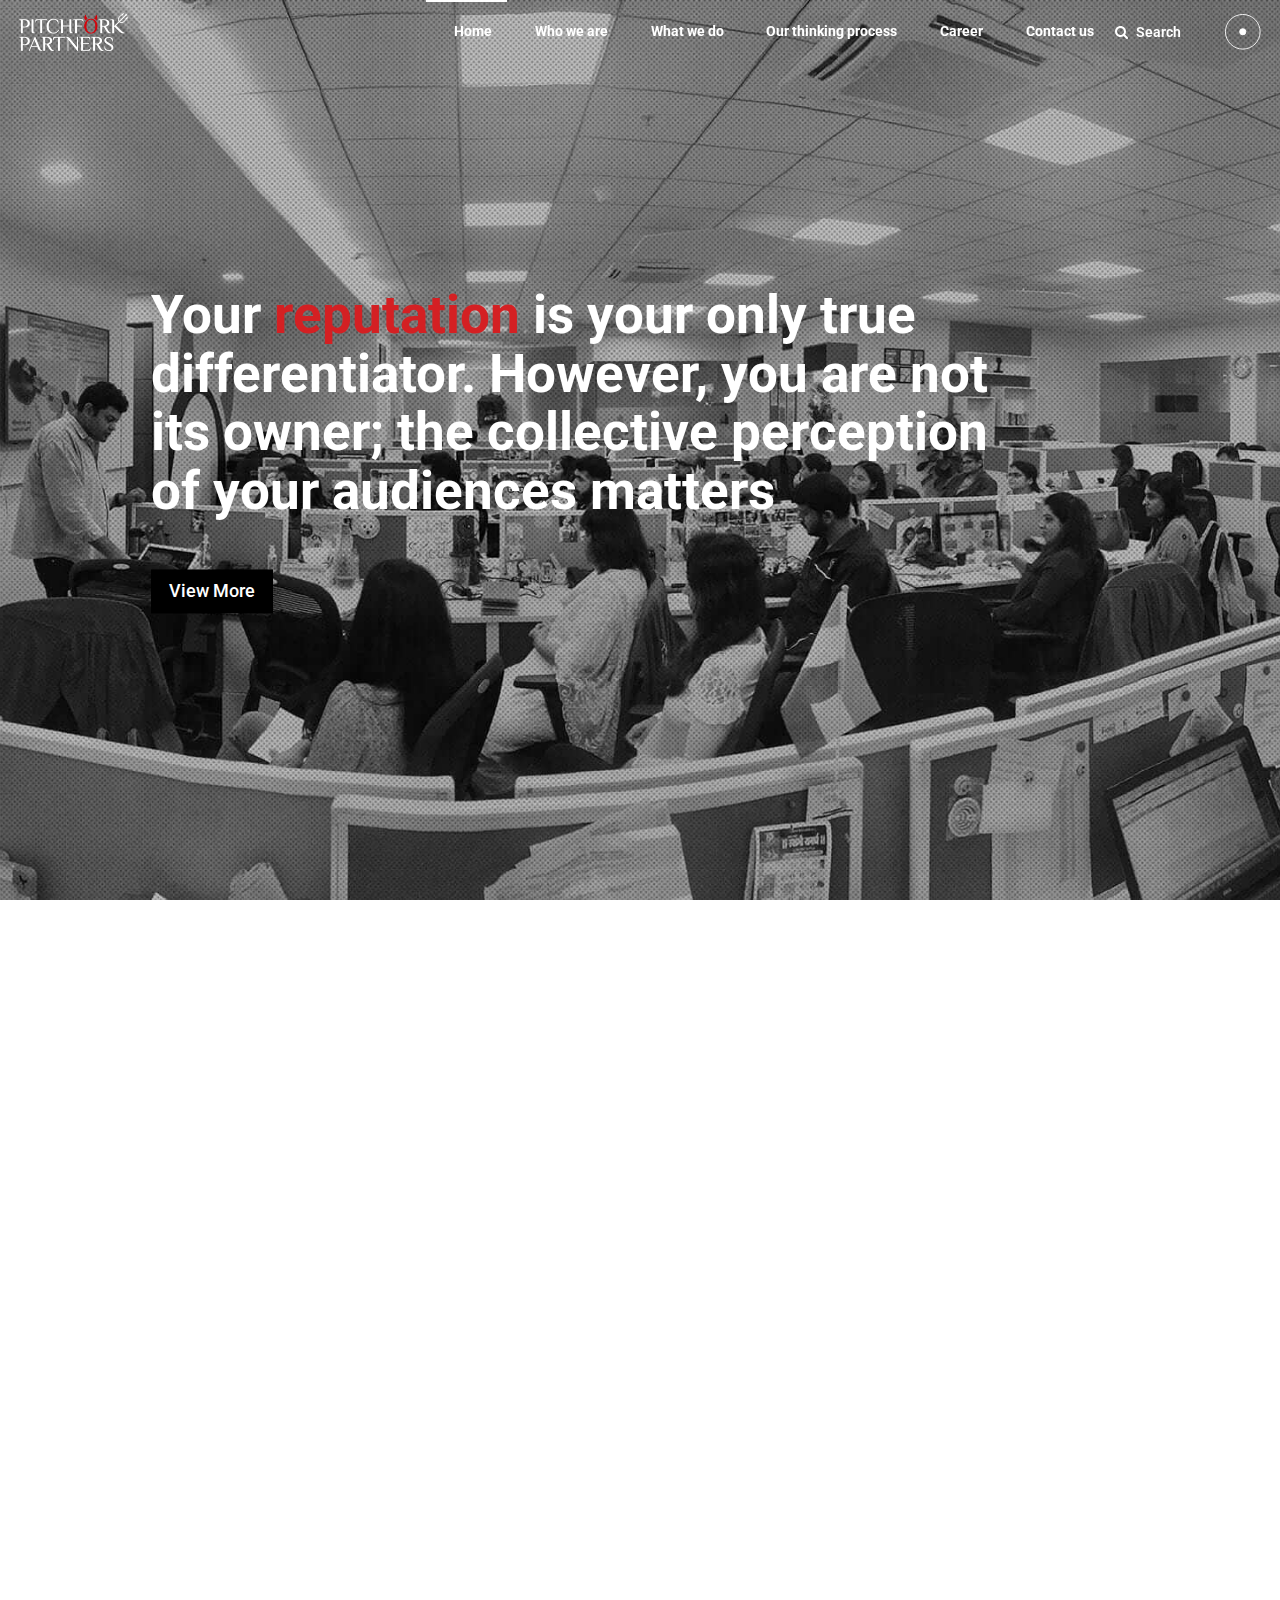
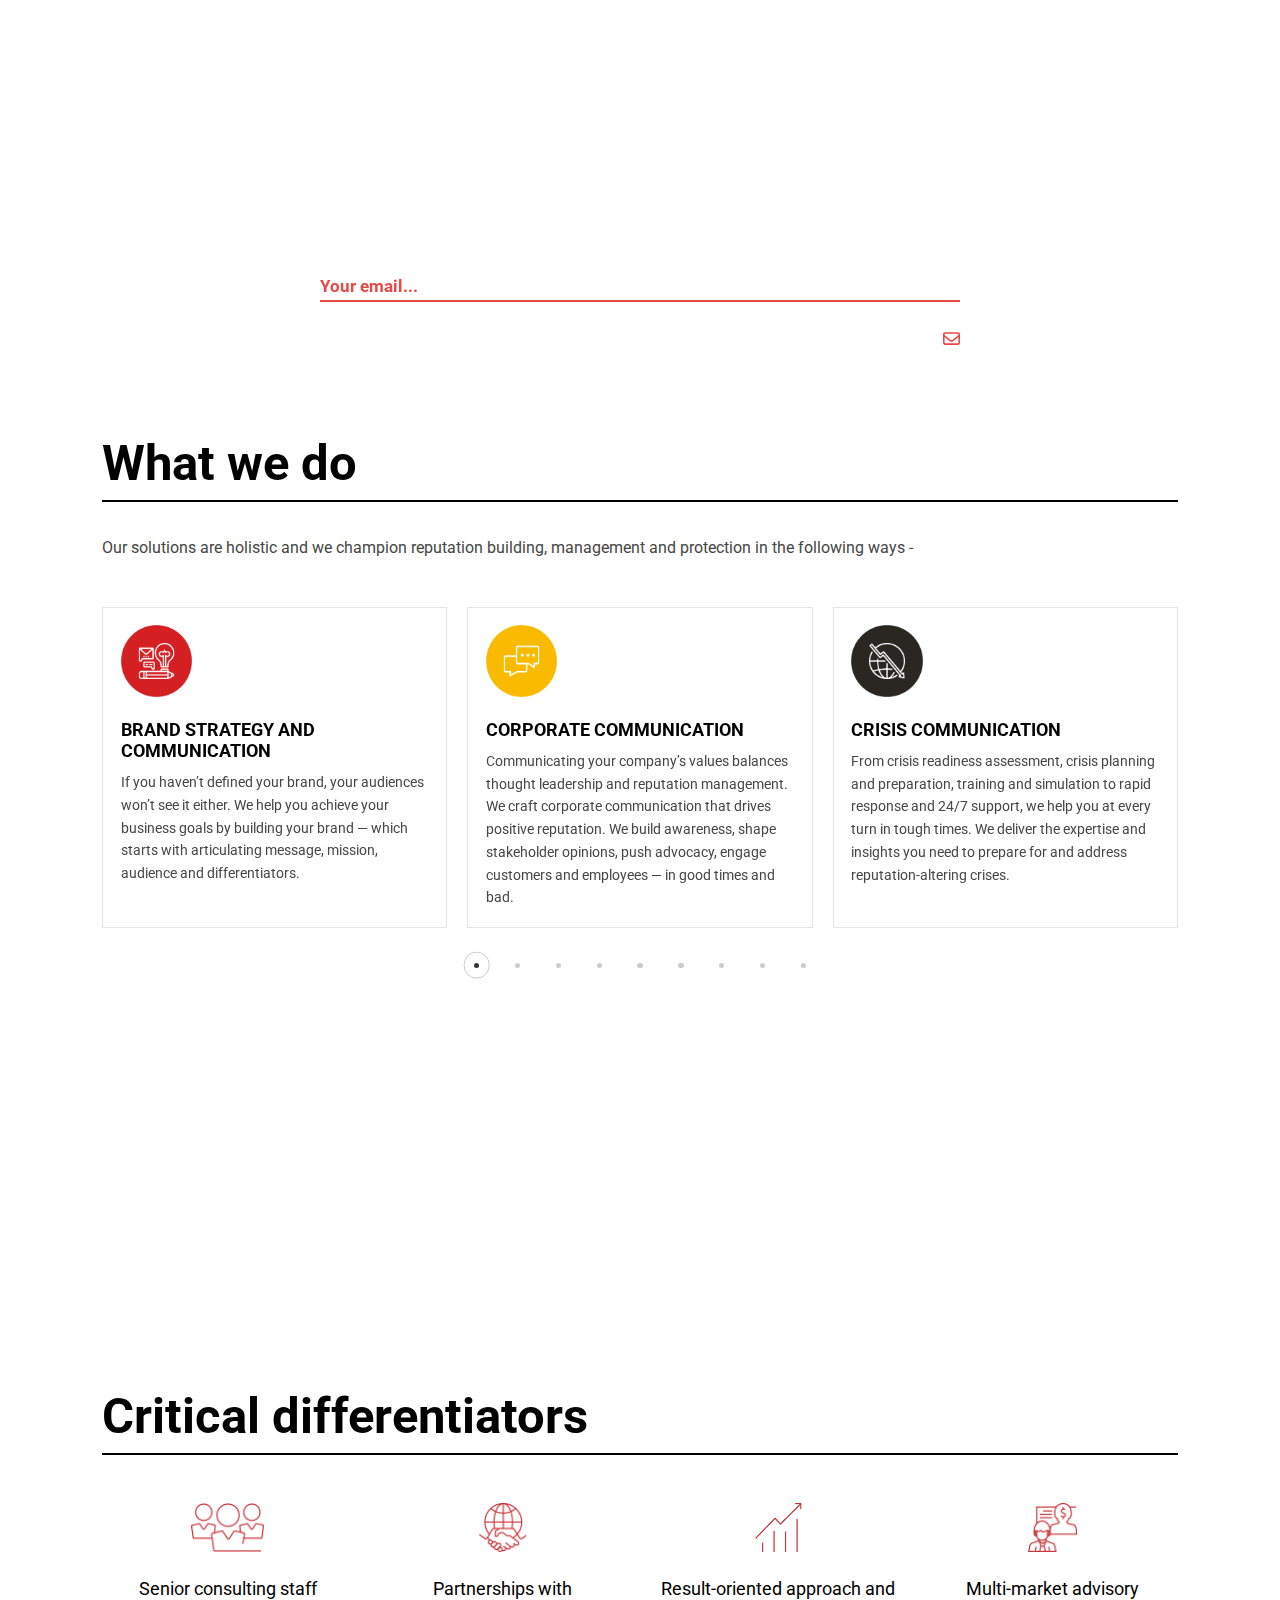
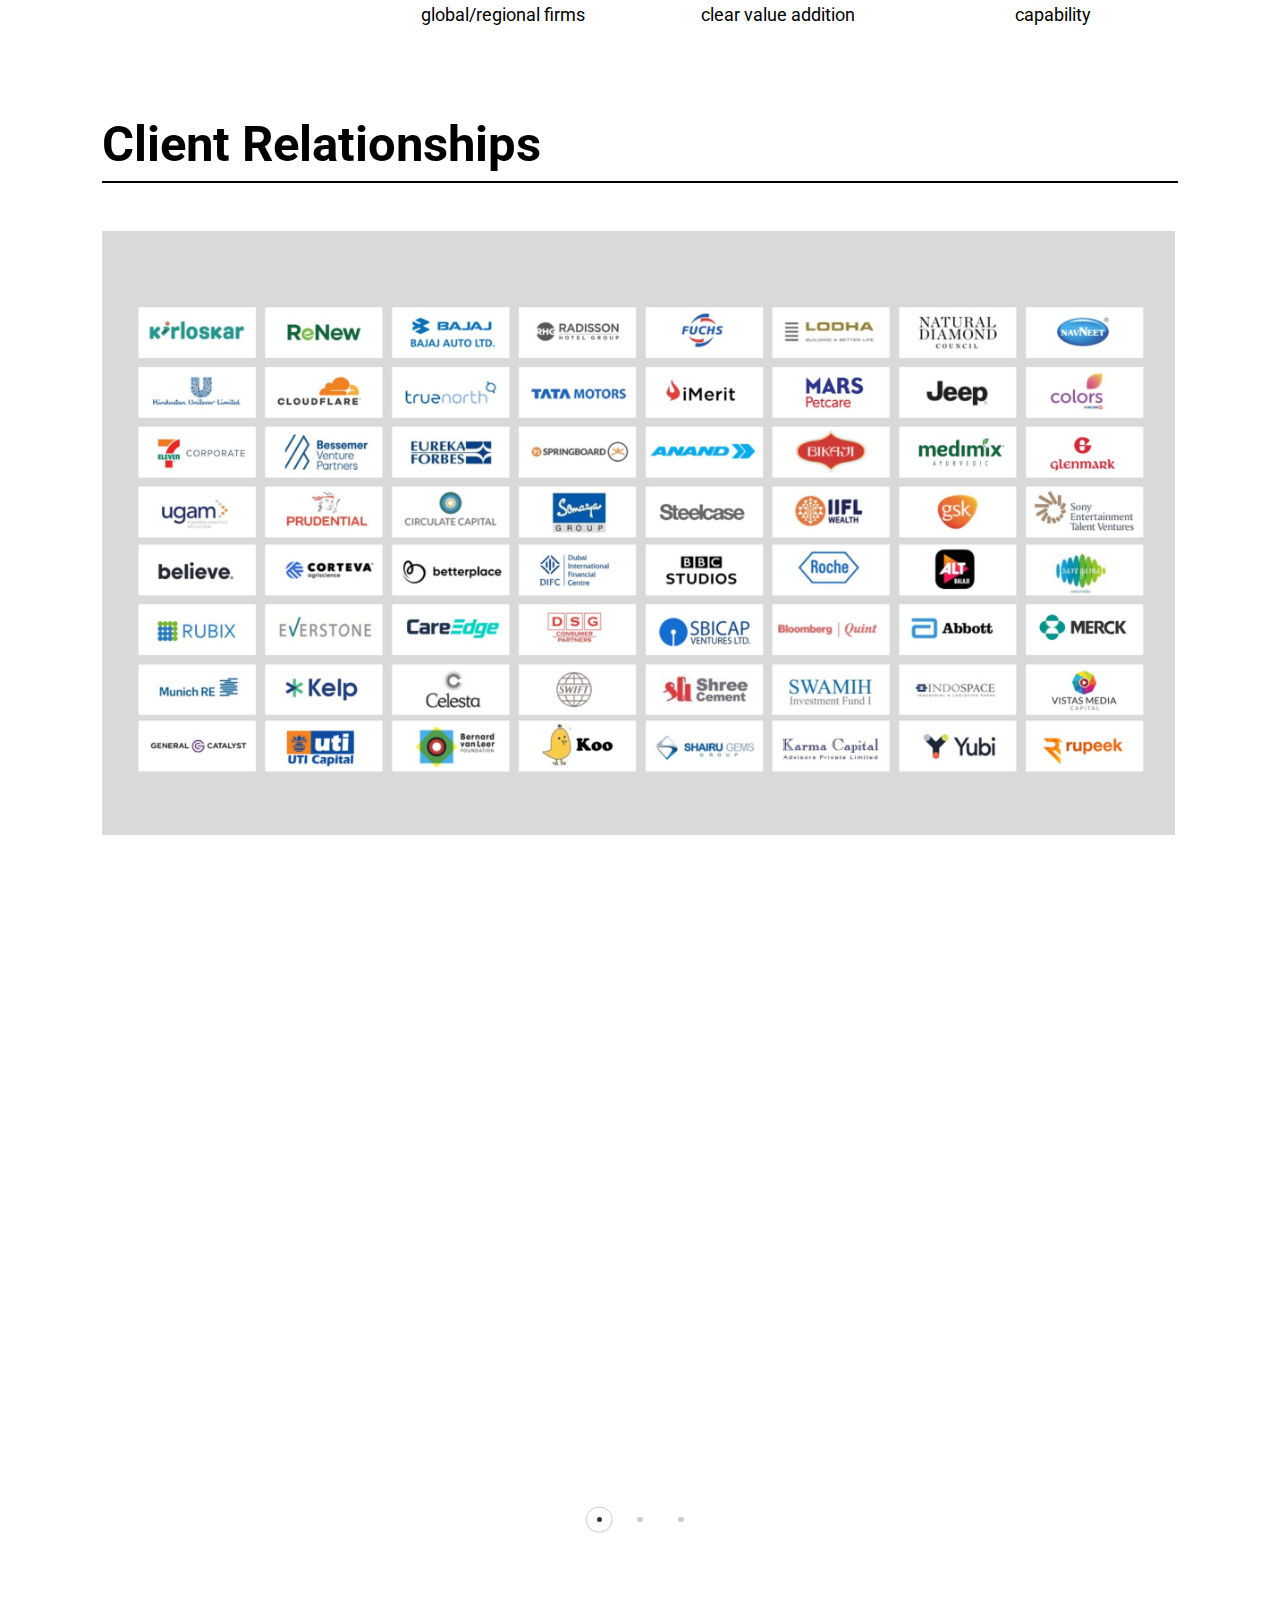
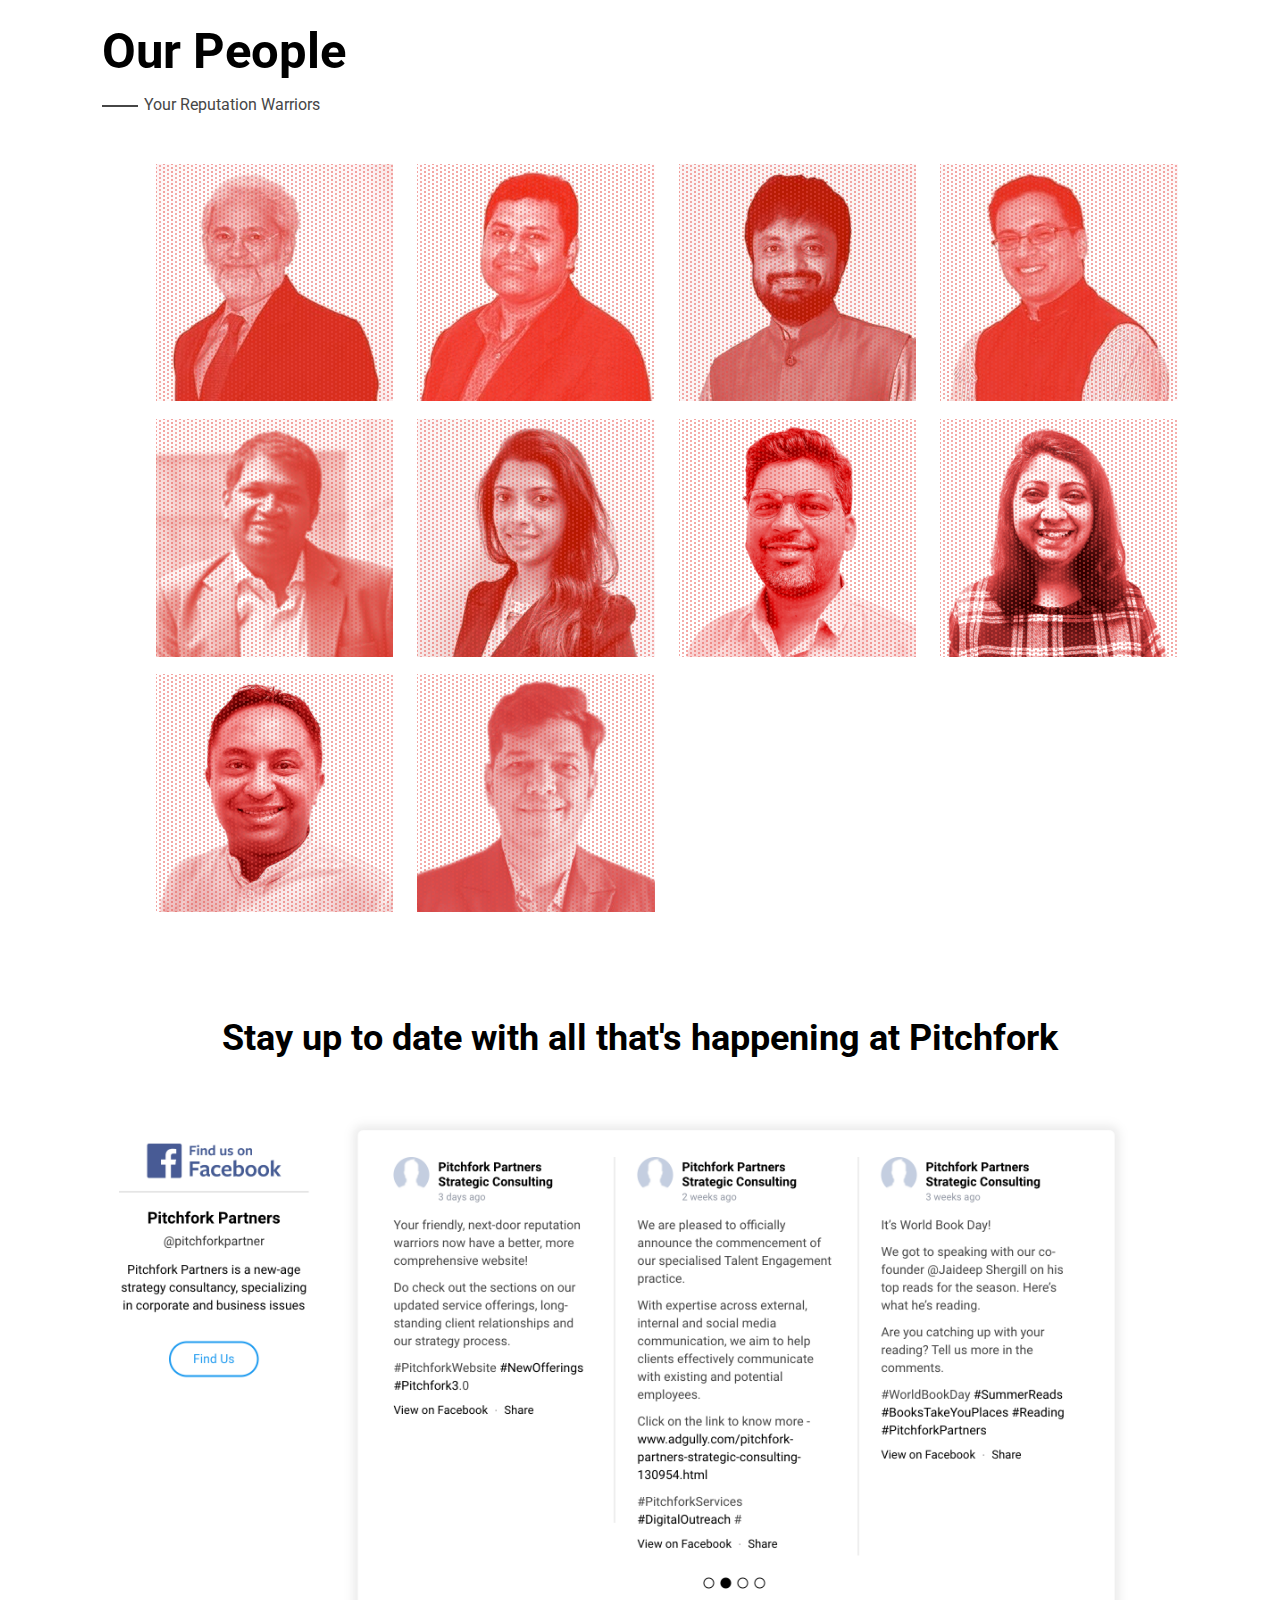
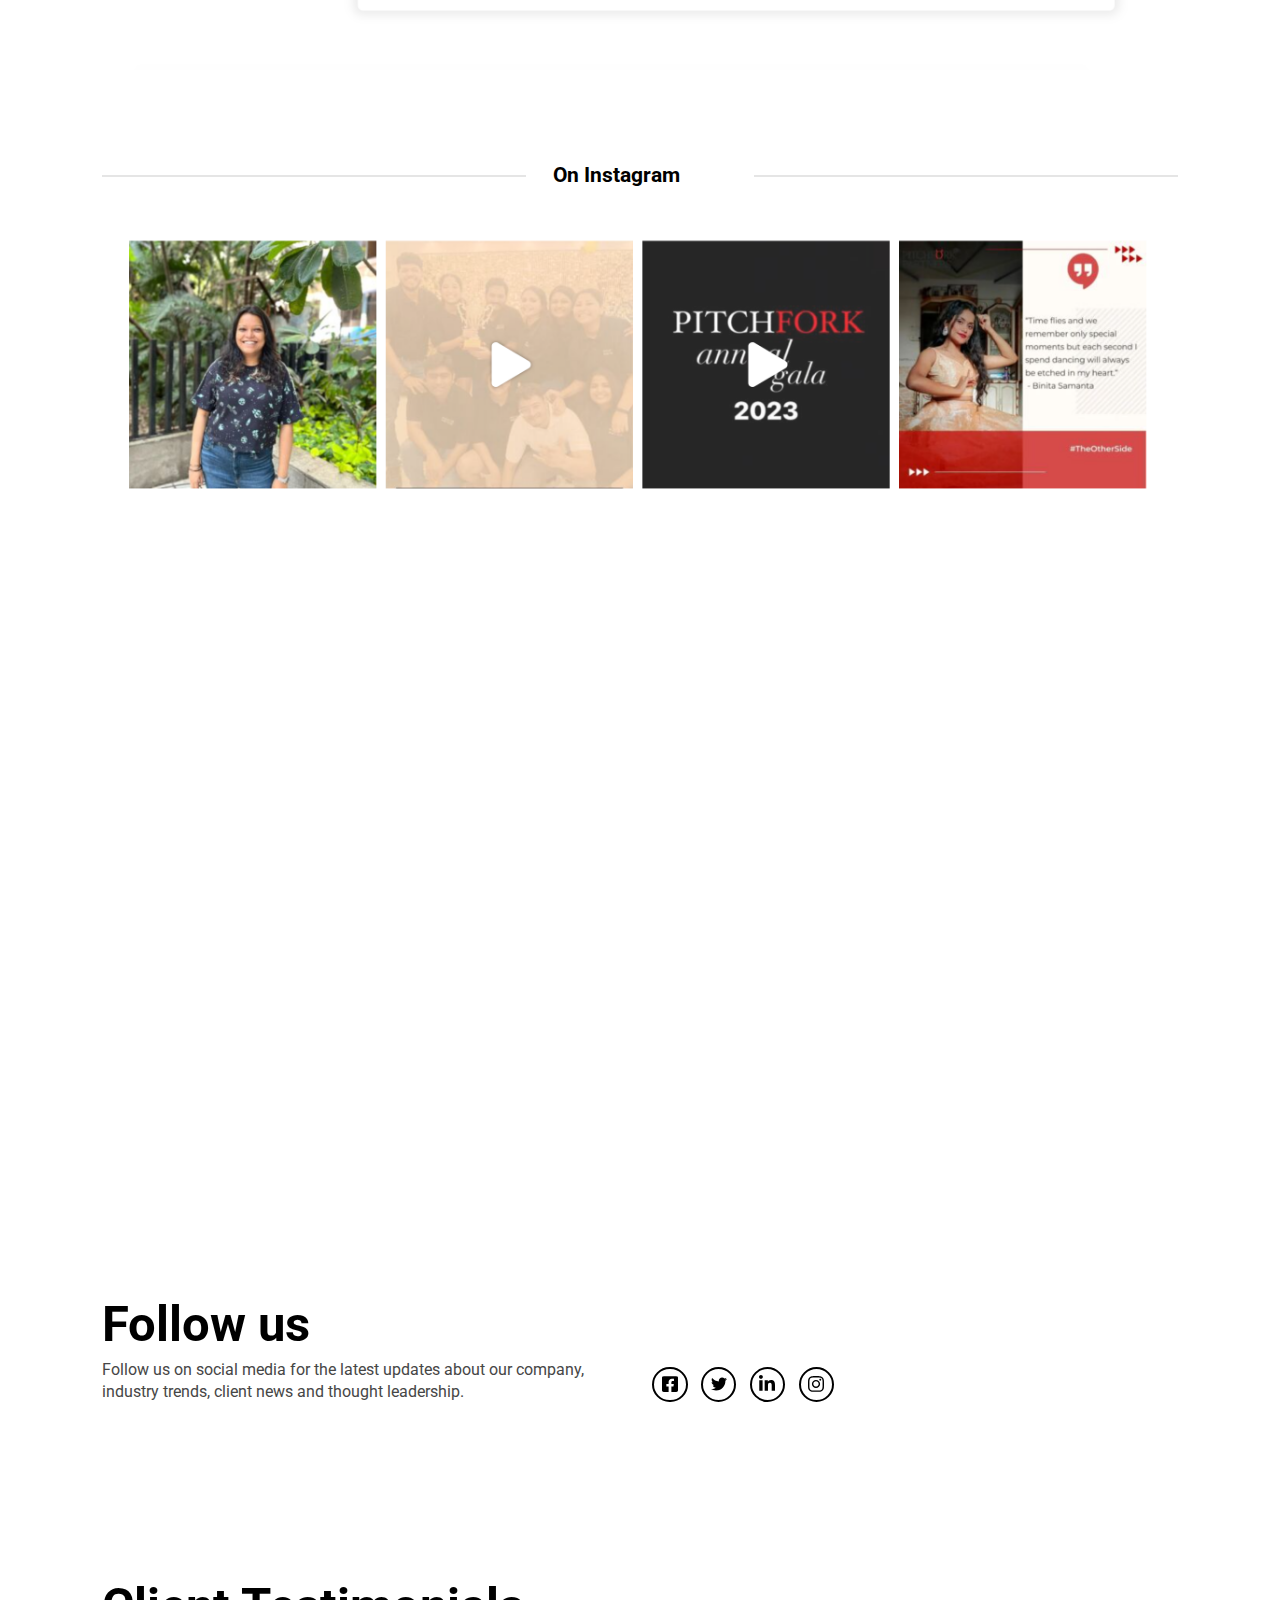
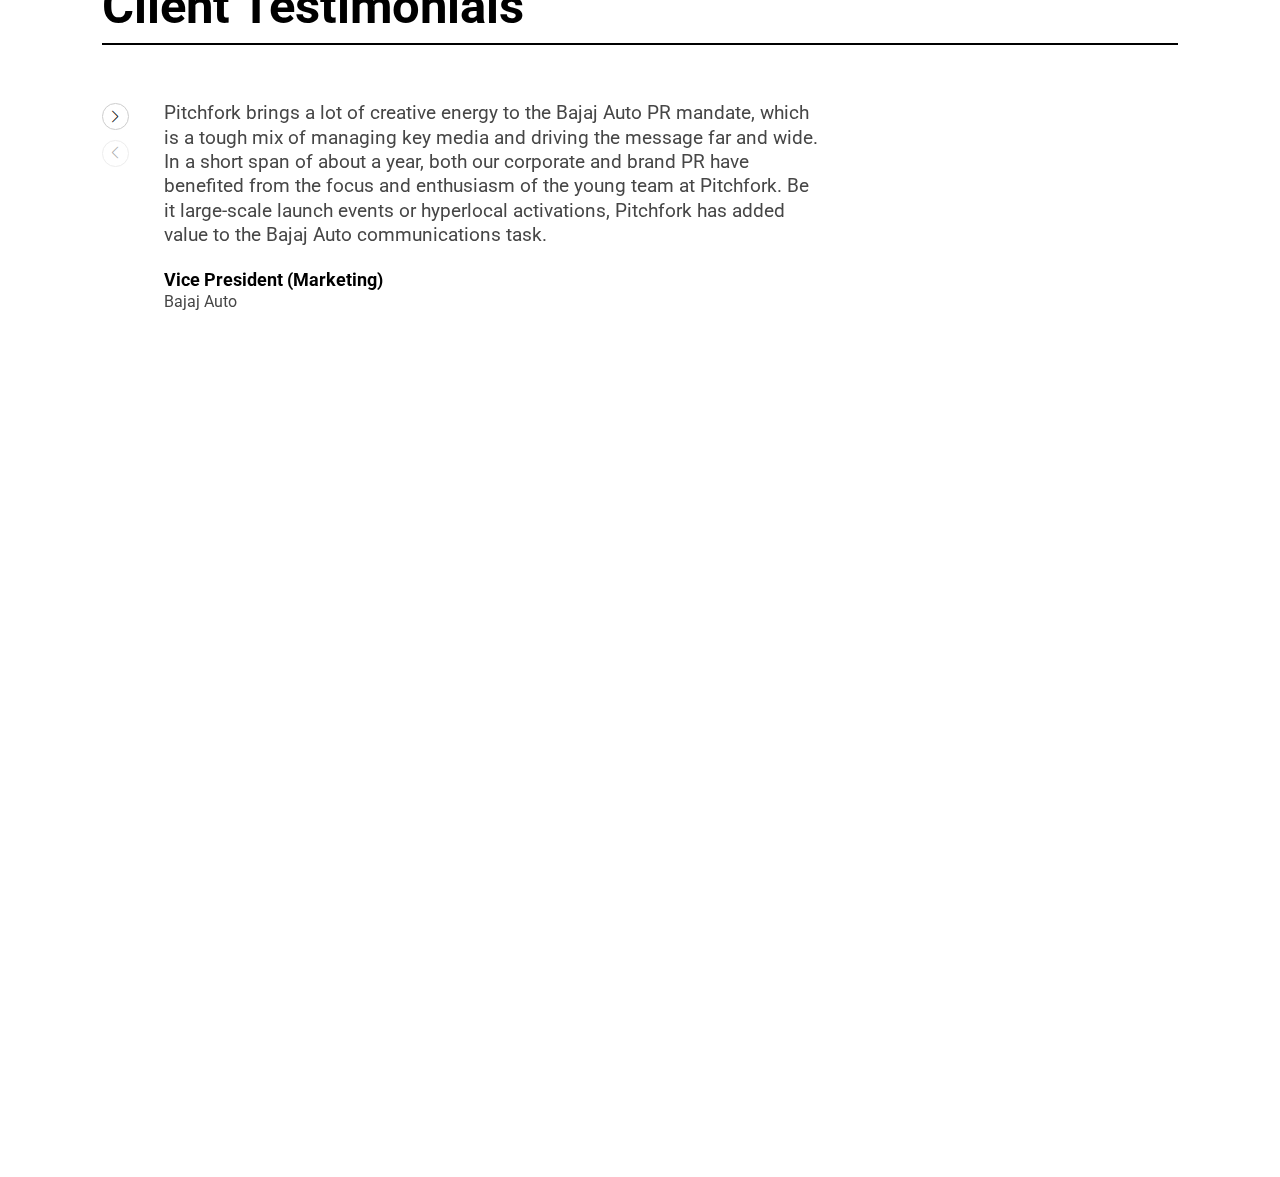
==== index.html @ 3166f11f "All" ====
<!DOCTYPE html>
<html lang="en">
<head>
    <meta charset="UTF-8">
    <meta http-equiv="X-UA-Compatible" content="IE=edge">
    <meta name="viewport" content="width=device-width, initial-scale=1.0">
    <title>Pitchfork Partners | Strategic Communications Consultancy</title>
    <meta name="description" content="Pitchfork Partners is a strategy consultancy committed to taking care of your reputation right from building it to protecting and maintaining it." />
    <link rel="apple-touch-icon" sizes="72x72" href="./assets/images/favicon/apple-touch-icon.png">
    <link rel="icon" type="image/png" sizes="32x32" href="./assets/images/favicon/favicon-32x32.png">
    <link rel="icon" type="image/png" sizes="16x16" href="./assets/images/favicon/favicon-16x16.png">
    <link href="https://fonts.googleapis.com/css2?family=Roboto:wght@300;400;500;700;900&display=swap" rel="stylesheet">
    <link rel="stylesheet" href="./assets/plugins/swiper@9/css/swiper-bundle.min.css">
    <link href="https://cdn.jsdelivr.net/npm/bootstrap@5.2.3/dist/css/bootstrap.min.css" rel="stylesheet">
    <link href="https://unpkg.com/aos@2.3.1/dist/aos.css" rel="stylesheet">
    <link rel="stylesheet" href="./assets/css/style.css">
</head>
<body>
    <!-- Header Block -->
    <header class="pp-header">
        <div class="container-fluid">
            <div class="row align-items-center">
                <div class="col-xxl-3 col-lg-2 col-4">
                    <div class="pp-header-logo">
                        <a href="#">
                            <img src="./assets/images/logo/pitchfork-logo.png" loading="lazy" width="109" height="38" alt="Pitchfork Partners">
                            <img src="./assets/images/logo/pitchfork-logo-dark.png" loading="lazy" width="109" height="38" alt="Pitchfork Partners">
                        </a>
                    </div>
                </div>
                <div class="col-xxl-9 col-lg-10 col-8">
                    <nav class="navbar navbar-expand-xl justify-content-end p-0">
                        <div class="navbar-menu d-none d-xl-block">
                            <ul class="navbar-nav ms-auto">
                                <li class="active">
                                    <a href="#">Home</a>
                                </li>
                                <li>
                                    <a href="#">Who we are</a>
                                </li>
                                <li>
                                    <a href="#">What we do</a>
                                </li>
                                <li>
                                    <a href="#">Our thinking process</a>
                                </li>
                                <li>
                                    <a href="#">Career</a>
                                </li>
                                <li>
                                    <a href="#">Contact us</a>
                                </li>
                            </ul>
                        </div>
                        <div class="pp-header-search d-none d-xl-block">
                            <a href="#">
                                <svg class="me-1" enable-background="new 0 0 14 14"height=14px version=1.1 viewBox="0 0 14 14"width=14px x=0px xml:space=preserve xmlns=http://www.w3.org/2000/svg xmlns:xlink=http://www.w3.org/1999/xlink y=0px><g><path d="M12,13c-0.266,0-0.523-0.109-0.703-0.297l-2.68-2.672C7.703,10.664,6.609,11,5.5,11C2.461,11,0,8.539,0,5.5S2.461,0,5.5,0
                                    S11,2.461,11,5.5c0,1.109-0.336,2.203-0.969,3.117l2.68,2.68C12.891,11.477,13,11.734,13,12C13,12.547,12.547,13,12,13z M5.5,2
                                    C3.57,2,2,3.57,2,5.5S3.57,9,5.5,9S9,7.43,9,5.5S7.43,2,5.5,2z"></path></g></svg> Search
                            </a>
                        </div>
                        <div class="pp-header-menu" data-bs-toggle="offcanvas" data-bs-target="#pp-sidemenu" aria-controls="pp-sidemenu">
                            <svg enable-background="new 0 0 40 40"height=40px version=1.1 viewBox="0 0 40 40"width=40px x=0px xml:space=preserve y=0px><circle cx=20 cy=20 r=19.5 fill=none stroke-miterlimit=10></circle><circle cx=20 cy=20 r=3.5></circle></svg>
                        </div>
                    </nav>
                </div>
            </div>
        </div>
    </header>

    <!-- Side Menu -->
    <div class="pp-sidemenu offcanvas offcanvas-end" data-bs-scroll="true" tabindex="-1" id="pp-sidemenu" aria-labelledby="pp-sidemenuLabel">
        <a class="close-side-menu" href="#" data-bs-dismiss="offcanvas" aria-label="Close">
            <svg version="1.1" x="0px" y="0px" width="40px" height="40px" viewBox="0 0 40 40" enable-background="new 0 0 40 40" xml:space="preserve">
            <circle fill="none" stroke-miterlimit="10" cx="20" cy="20" r="19.5"></circle>
            <rect x="13" y="18.5a" width="14" height="3"></rect>
            </svg>
        </a>
        <div class="pp-sidemenu-logo">
            <a href="#">
                <img src="./assets/images/logo/pitchfork-logo.png" width="217" height="76" loading="lazy" alt="Pitchfork Partners">
            </a>
        </div>
        <ul class="pp-sidemenu-nav nav-link-line">
            <li>
                <a href="#">Home</a>
            </li>
            <li>
                <a href="#">Who we are</a>
            </li>
            <li>
                <a href="#">What we do</a>
            </li>
            <li>
                <a href="#">Our thinking process</a>
            </li>
            <li>
                <a href="#">Career</a>
            </li>
            <li>
                <a href="#">Contact us</a>
            </li>
        </ul>
        <div class="pp-sidemenu-social">
            <h5 class="text-white mb-3">Follow us</h5>
            <ul class="social-share-inline">
                <li>
                    <a href="#">
                        <svg width="35" height="40" viewBox="0 0 35 40" fill="none" xmlns="http://www.w3.org/2000/svg">
                            <g>
                            <path d="M31.25 2.5H3.75C2.75544 2.5 1.80161 2.89509 1.09835 3.59835C0.395088 4.30161 0 5.25544 0 6.25L0 33.75C0 34.7446 0.395088 35.6984 1.09835 36.4017C1.80161 37.1049 2.75544 37.5 3.75 37.5H14.4727V25.6008H9.55078V20H14.4727V15.7313C14.4727 10.8758 17.3633 8.19375 21.7906 8.19375C23.9109 8.19375 26.1281 8.57188 26.1281 8.57188V13.3375H23.6852C21.2781 13.3375 20.5273 14.8312 20.5273 16.3633V20H25.9008L25.0414 25.6008H20.5273V37.5H31.25C32.2446 37.5 33.1984 37.1049 33.9017 36.4017C34.6049 35.6984 35 34.7446 35 33.75V6.25C35 5.25544 34.6049 4.30161 33.9017 3.59835C33.1984 2.89509 32.2446 2.5 31.25 2.5Z" fill="black"/>
                            </g>
                        </svg>                            
                    </a>
                </li>
                <li>
                    <a href="#">
                        <svg width="40" height="40" viewBox="0 0 40 40" fill="none" xmlns="http://www.w3.org/2000/svg">
                            <path d="M35.8883 11.8528C35.9137 12.2081 35.9137 12.5635 35.9137 12.9188C35.9137 23.7563 27.665 36.2436 12.5888 36.2436C7.94414 36.2436 3.62945 34.8984 0 32.5635C0.659922 32.6395 1.29437 32.6649 1.97969 32.6649C5.81211 32.6649 9.34008 31.3706 12.1573 29.1624C8.55328 29.0863 5.53297 26.7259 4.49234 23.4771C5 23.5532 5.50758 23.604 6.04062 23.604C6.77664 23.604 7.51273 23.5024 8.19797 23.3249C4.44164 22.5634 1.6243 19.2639 1.6243 15.2792V15.1777C2.71563 15.7868 3.98477 16.1675 5.32984 16.2182C3.12172 14.7461 1.67508 12.2335 1.67508 9.3908C1.67508 7.86799 2.08109 6.47205 2.7918 5.25377C6.82734 10.2284 12.8934 13.4771 19.6953 13.8324C19.5684 13.2233 19.4923 12.5888 19.4923 11.9543C19.4923 7.4365 23.1471 3.75635 27.6902 3.75635C30.0506 3.75635 32.1826 4.74619 33.6801 6.34518C35.5328 5.98986 37.3095 5.30455 38.8831 4.36549C38.2739 6.26908 36.9795 7.86807 35.2791 8.88322C36.9288 8.70564 38.5278 8.24869 39.9998 7.61424C38.8833 9.23853 37.4873 10.6852 35.8883 11.8528Z" fill="black"/>
                        </svg>                            
                    </a>
                </li>
                <li>
                    <a href="#">
                        <svg width="35" height="40" viewBox="0 0 35 40" fill="none" xmlns="http://www.w3.org/2000/svg">
                            <path d="M7.83437 35.0002H0.578125V11.633H7.83437V35.0002ZM4.20234 8.44551C1.88203 8.44551 0 6.52363 0 4.20332C1.66078e-08 3.08879 0.442746 2.01991 1.23084 1.23181C2.01893 0.443722 3.08781 0.000976562 4.20234 0.000976562C5.31687 0.000976562 6.38576 0.443722 7.17385 1.23181C7.96194 2.01991 8.40469 3.08879 8.40469 4.20332C8.40469 6.52363 6.52188 8.44551 4.20234 8.44551ZM34.9922 35.0002H27.7516V23.6252C27.7516 20.9143 27.6969 17.4377 23.9789 17.4377C20.2062 17.4377 19.6281 20.383 19.6281 23.4299V35.0002H12.3797V11.633H19.3391V14.8205H19.4406C20.4094 12.9846 22.7758 11.0471 26.3063 11.0471C33.65 11.0471 35 15.883 35 22.1643V35.0002H34.9922Z" fill="black"/>
                        </svg>                            
                    </a>
                </li>
                <li>
                    <a href="#">
                        <svg width="35" height="40" viewBox="0 0 35 40" fill="none" xmlns="http://www.w3.org/2000/svg">
                            <g>
                            <path d="M17.5078 11.0156C12.5391 11.0156 8.53125 15.0234 8.53125 19.9922C8.53125 24.9609 12.5391 28.9687 17.5078 28.9687C22.4766 28.9687 26.4844 24.9609 26.4844 19.9922C26.4844 15.0234 22.4766 11.0156 17.5078 11.0156ZM17.5078 25.8281C14.2969 25.8281 11.6719 23.2109 11.6719 19.9922C11.6719 16.7734 14.2891 14.1562 17.5078 14.1562C20.7266 14.1562 23.3438 16.7734 23.3438 19.9922C23.3438 23.2109 20.7188 25.8281 17.5078 25.8281ZM28.9453 10.6484C28.9453 11.8125 28.0078 12.7422 26.8516 12.7422C25.6875 12.7422 24.7578 11.8047 24.7578 10.6484C24.7578 9.49219 25.6953 8.55469 26.8516 8.55469C28.0078 8.55469 28.9453 9.49219 28.9453 10.6484ZM34.8906 12.7734C34.7578 9.96875 34.1172 7.48437 32.0625 5.4375C30.0156 3.39062 27.5313 2.75 24.7266 2.60937C21.8359 2.44531 13.1719 2.44531 10.2813 2.60937C7.48438 2.74219 5 3.38281 2.94531 5.42969C0.890625 7.47656 0.257812 9.96094 0.117187 12.7656C-0.046875 15.6562 -0.046875 24.3203 0.117187 27.2109C0.25 30.0156 0.890625 32.5 2.94531 34.5469C5 36.5938 7.47656 37.2344 10.2813 37.375C13.1719 37.5391 21.8359 37.5391 24.7266 37.375C27.5313 37.2422 30.0156 36.6016 32.0625 34.5469C34.1094 32.5 34.75 30.0156 34.8906 27.2109C35.0547 24.3203 35.0547 15.6641 34.8906 12.7734ZM31.1562 30.3125C30.5469 31.8437 29.3672 33.0234 27.8281 33.6406C25.5234 34.5547 20.0547 34.3437 17.5078 34.3437C14.9609 34.3437 9.48437 34.5469 7.1875 33.6406C5.65625 33.0312 4.47656 31.8516 3.85938 30.3125C2.94531 28.0078 3.15625 22.5391 3.15625 19.9922C3.15625 17.4453 2.95313 11.9687 3.85938 9.67187C4.46875 8.14062 5.64844 6.96094 7.1875 6.34375C9.49219 5.42969 14.9609 5.64062 17.5078 5.64062C20.0547 5.64062 25.5313 5.4375 27.8281 6.34375C29.3594 6.95312 30.5391 8.13281 31.1562 9.67187C32.0703 11.9766 31.8594 17.4453 31.8594 19.9922C31.8594 22.5391 32.0703 28.0156 31.1562 30.3125Z" fill="black"/>
                            </g>
                        </svg>                            
                    </a>
                </li>
            </ul>
        </div>
    </div>
    <!-- Side Menu -->

    <div class="pp-fullscreen-search">
        <a class="pp-fullscreen-search-close" href="javascript:void(0)">
            <svg version="1.1" x="0px" y="0px" width="40px" height="40px" viewBox="0 0 40 40" enable-background="new 0 0 40 40" xml:space="preserve">
            <circle fill="none" stroke-miterlimit="10" cx="20" cy="20" r="19.5"></circle>
            <rect x="13" y="18.5" width="14" height="3"></rect>
            </svg>
        </a>

        <div class="pp-fullscreen-search-form">
            <form action="#" method="post">
                <div class="form-group">
                    <input type="text" class="form-control" name="search" placeholder="Search for..." autocomplete="off" required>
                    <button type="submit" class="search-btn">
                        <svg version="1.1" xmlns="http://www.w3.org/2000/svg" xmlns:xlink="http://www.w3.org/1999/xlink" x="0px" y="0px" width="14px" height="14px" viewBox="0 0 14 14" enable-background="new 0 0 14 14" xml:space="preserve">
                            <g>
                                <path d="M12,13c-0.266,0-0.523-0.109-0.703-0.297l-2.68-2.672C7.703,10.664,6.609,11,5.5,11C2.461,11,0,8.539,0,5.5S2.461,0,5.5,0
                                    S11,2.461,11,5.5c0,1.109-0.336,2.203-0.969,3.117l2.68,2.68C12.891,11.477,13,11.734,13,12C13,12.547,12.547,13,12,13z M5.5,2
                                    C3.57,2,2,3.57,2,5.5S3.57,9,5.5,9S9,7.43,9,5.5S7.43,2,5.5,2z"></path>
                            </g>
                        </svg>
                    </button>
                </div>
            </form>
        </div>
    </div>

    <!-- Header Block -->

    <main class="main-content">
        <!-- Home Banner Block -->
        <section class="pp-hero-banner">
            <div class="swiper hero-slider">
                <div class="swiper-wrapper">
                    <div class="swiper-slide">
                        <div class="pp-hero-item">
                            <div class="pp-hero-image ratio">
                                <img src="./assets/images/home-hero/slider-03.jpg" width="1920" height="1080" loading="lazy" alt="Hero Banner">
                            </div>
                            <div class="pp-hero-content">
                                <h2 class="h1 text-white mb-5">Your <span class="text--red">reputation</span> is your only true differentiator. However, you are not its owner; the collective perception of your audiences matters</h2>
                                <a href="#" class="btn">View More</a>
                            </div>
                        </div>
                    </div>
                    <div class="swiper-slide">
                        <div class="pp-hero-item">
                            <div class="pp-hero-image ratio">
                                <img src="./assets/images/home-hero/slider-02.jpg" width="1920" height="1080" loading="lazy" alt="Hero Banner">
                            </div>
                            <div class="pp-hero-content">
                                <h2 class="h1 text-white mb-5">We are a <span class="text--red">strategy consultancy</span> committed to taking care of your reputation, from building it to protecting and maintaining it </h2>
                                <a href="#" class="btn">View More</a>
                            </div>
                        </div>
                    </div>
                    <div class="swiper-slide">
                        <div class="pp-hero-item">
                            <div class="pp-hero-image ratio">
                                <img src="./assets/images/home-hero/slider-01.jpg" width="1920" height="1080" loading="lazy" alt="Hero Banner">
                            </div>
                            <div class="pp-hero-content">
                                <h2 class="h1 text-white mb-5">We want to <span class="text--red">srewrite </span> the primary purpose of business by championing the building and protection of reputations</h2>
                                <a href="#" class="btn">View More</a>
                            </div>
                        </div>
                    </div>
                </div>

                <div class="swiper-pagination"></div>
                <div class="swiper-button swiper-button-next hover-target"></div>
                <div class="swiper-button swiper-button-prev hover-target"></div>
            </div>
        </section>
        <!-- Home Banner Block -->

        <!-- Our Process Block -->
        <section class="pp-our-process section-top-spacing" data-aos="fade-up">
            <div class="container">
                <div class="row">
                    <div class="col-md-6 d-flex flex-column">
                        <div class="pp-our-process-text order-1 order-md-0 mt-4 mt-md-0">
                            <h3 class="mb-4">Our strategy process is battle-tested, has a proven 
                                <span class="process-sub-text text--pink">
                                    <span>track</span> <span>track</span>
                                </span>
                                <span class="process-sub-text text--pink">
                                    <span>record</span> <span>record</span>
                                </span>
                            </h3>
                            <a href="#">Read More</a>
                        </div>
                        <div class="pp-our-process-image mt-0 mt-md-4 order-0 order-md-1">
                            <img src="./assets/images/our-process/image1.jpg" width="507" height="485" loading="lazy" alt="Process">
                        </div>
                    </div>
                    <div class="col-md-6 d-flex flex-column">
                        <div class="pp-our-process-image mb-4 mt-5 mt-md-0">
                            <img src="./assets/images/our-process/image2.jpg" width="507" height="512" loading="lazy" alt="Process">
                        </div>
                        <div class="pp-our-process-text">
                            <h3 class="mb-1">We are your <span class="text--pink">reputation warriors.</span></h3>
                            <p class="mb-4">Our comprehensive solutions help you achieve your business goals</p>
                            <a href="#">Read More</a>
                        </div>
                    </div>
                </div>
            </div>
        </section>
        <!-- Our Process Block -->

        <!-- Newsletter Block -->
        <section class="pp-newsletter section-top-spacing">
            <div class="container">
                <div class="qodef-row-background-text-holder">
                    <div class="qodef-row-background-text-wrapper-inner">
                        <div class="qodef-pattern-holder">
                            <div class="qodef-row-background-text-1">
                                <span class="qodef-char-mask">
                                    <span data-aos="fade-up" data-aos-duration="0">N</span data-aos="fade-up"></span>
                                <span class="qodef-char-mask">
                                    <span  data-aos="fade-up" data-aos-duration="120">e</span></span>
                                <span class="qodef-char-mask">
                                    <span data-aos="fade-up" data-aos-duration="240">w</span></span>
                                <span class="qodef-char-mask">
                                    <span data-aos="fade-up" data-aos-duration="360">s</span></span>
                                <span class="qodef-char-mask">
                                    <span data-aos="fade-up" data-aos-duration="480">l</span></span>
                                <span class="qodef-char-mask">
                                    <span data-aos="fade-up" data-aos-duration="600">e</span></span>
                                <span class="qodef-char-mask">
                                    <span data-aos="fade-up" data-aos-duration="720">t</span></span>
                                <span class="qodef-char-mask">
                                    <span data-aos="fade-up" data-aos-duration="840">t</span></span>
                                <span class="qodef-char-mask">
                                    <span data-aos="fade-up" data-aos-duration="960">e</span></span>
                                <span class="qodef-char-mask">
                                    <span data-aos="fade-up" data-aos-duration="10800">r</span>
                                </span>
                            </div>
                            <div class="qodef-pattern-after" style="background-image: url('[data-uri]');"></div>
                        </div>
                    </div>
                </div>
                <div class="pp-newsletter-form">
                    <form action="#" method="post">
                        <input type="text" class="newsletter-control" placeholder="Your email...">
                        <div class="text-end">
                            <button type="submit" class="newsletter-btn"><img src="./assets/images/icons/envelope.svg" width="17" height="17" loading="lazy" alt="Send"></button>
                        </div>
                    </form>
                </div>
            </div>
        </section>
        <!-- Newsletter Block -->

        <!-- What We Do Block -->
        <section class="pp-we-do section-top-spacing">
            <div class="container">
                <h2 class="pp-title">What we do</h2>
                <p class="mb-5">Our solutions are holistic and we champion reputation building, management and protection in the following ways -</p>

                <div class="swiper we-do-slider">
                    <div class="swiper-wrapper">
                        <div class="swiper-slide">
                            <div class="pp-we-do-item">
                                <div class="pp-we-do-icon">
                                    <img src="./assets/images/icons/brand-strategy-communication-icon.png" width="80" height="80" loading="lazy" alt="BRAND STRATEGY AND COMMUNICATION">
                                </div>
                                <div class="pp-we-do-info">
                                    <h5>BRAND STRATEGY AND COMMUNICATION</h5>
                                    <p>If you haven’t defined your brand, your audiences won’t see it either. We help you achieve your business goals by building your brand — which starts with articulating message, mission, audience and differentiators.</p>
                                </div>
                            </div>
                        </div>
                        <div class="swiper-slide">
                            <div class="pp-we-do-item">
                                <div class="pp-we-do-icon">
                                    <img src="./assets/images/icons/corporate-communication-icon.png" width="80" height="80" loading="lazy" alt="CORPORATE COMMUNICATION">
                                </div>
                                <div class="pp-we-do-info">
                                    <h5>CORPORATE COMMUNICATION</h5>
                                    <p>Communicating your company’s values balances thought leadership and reputation management. We craft corporate communication that drives positive reputation. We build awareness, shape stakeholder opinions, push advocacy, engage customers and employees — in good times and bad.</p>
                                </div>
                            </div>
                        </div>
                        <div class="swiper-slide">
                            <div class="pp-we-do-item">
                                <div class="pp-we-do-icon">
                                    <img src="./assets/images/icons/crisis-communication-icon.png" width="80" height="80" loading="lazy" alt="CRISIS COMMUNICATION">
                                </div>
                                <div class="pp-we-do-info">
                                    <h5>CRISIS COMMUNICATION</h5>
                                    <p>From crisis readiness assessment, crisis planning and preparation, training and simulation to rapid response and 24/7 support, we help you at every turn in tough times. We deliver the expertise and insights you need to prepare for and address reputation-altering crises.</p>
                                </div>
                            </div>
                        </div>
                        <div class="swiper-slide">
                            <div class="pp-we-do-item">
                                <div class="pp-we-do-icon">
                                    <img src="./assets/images/icons/content-marketing-icon.png" width="80" height="80" loading="lazy" alt="CONTENT MARKETING">
                                </div>
                                <div class="pp-we-do-info">
                                    <h5>CONTENT MARKETING</h5>
                                    <p>Our team of experts produces content that makes brands soar. They combine strategic thinking, creative expertise and research-based insights. They collaborate with client and media teams to craft messaging that resonates, identify the right channels and create attention-grabbing content.</p>
                                </div>
                            </div>
                        </div>
                        <div class="swiper-slide">
                            <div class="pp-we-do-item">
                                <div class="pp-we-do-icon">
                                    <img src="./assets/images/icons/digital-marketing-icon.png" width="80" height="80" loading="lazy" alt="DIGITAL MARKETING">
                                </div>
                                <div class="pp-we-do-info">
                                    <h5>DIGITAL MARKETING</h5>
                                    <p>With our digital marketing expertise, we create data-driven, multichannel campaigns. They’re designed to build brand visibility and value, position your brand as a thought leader, boost audience engagement, generate leads and drive results.</p>
                                </div>
                            </div>
                        </div>
                        <div class="swiper-slide">
                            <div class="pp-we-do-item">
                                <div class="pp-we-do-icon">
                                    <img src="./assets/images/icons/employee-engagement-icon.png" width="80" height="80" loading="lazy" alt="EMPLOYEE ENGAGEMENT">
                                </div>
                                <div class="pp-we-do-info">
                                    <h5>EMPLOYEE ENGAGEMENT</h5>
                                    <p>With our digital marketing expertise, we create data-driven, multichannel campaigns. They’re designed to build brand visibility and value, position your brand as a thought leader, boost audience engagement, generate leads and drive results.</p>
                                </div>
                            </div>
                        </div>
                        <div class="swiper-slide">
                            <div class="pp-we-do-item">
                                <div class="pp-we-do-icon">
                                    <img src="./assets/images/icons/creatives-service-icon.png" width="80" height="80" loading="lazy" alt="CREATIVE SERVICE">
                                </div>
                                <div class="pp-we-do-info">
                                    <h5>CREATIVE SERVICE</h5>
                                    <p>We use custom-designed, creative storytelling to help clients find their voice, showcase the soul of their brand, connect with audiences.</p>
                                </div>
                            </div>
                        </div>
                        <div class="swiper-slide">
                            <div class="pp-we-do-item">
                                <div class="pp-we-do-icon">
                                    <img src="./assets/images/icons/influence-marketing-icon.png" width="80" height="80" loading="lazy" alt="INFLUENCER MARKETING">
                                </div>
                                <div class="pp-we-do-info">
                                    <h5>INFLUENCER MARKETING</h5>
                                    <p>We use custom-designed, creative storytelling to help clients find their voice, showcase the soul of their brand, connect with audiences.</p>
                                </div>
                            </div>
                        </div>
                        <div class="swiper-slide">
                            <div class="pp-we-do-item">
                                <div class="pp-we-do-icon">
                                    <img src="./assets/images/icons/public-affairs-icon.png" width="80" height="80" loading="lazy" alt="PUBLIC AFFAIRS">
                                </div>
                                <div class="pp-we-do-info">
                                    <h5>PUBLIC AFFAIRS</h5>
                                    <p>We help clients navigate the intersection of government, stakeholders and policymakers to boost ideas that will shape the future. Our experts will work with you to fulfill your needs and focus on creating positive impact.</p>
                                </div>
                            </div>
                        </div>
                        <div class="swiper-slide">
                            <div class="pp-we-do-item">
                                <div class="pp-we-do-icon">
                                    <img src="./assets/images/icons/research-and-insights-icon.png" width="80" height="80" loading="lazy" alt="RESEARCH AND INSIGHTS">
                                </div>
                                <div class="pp-we-do-info">
                                    <h5>RESEARCH AND INSIGHTS</h5>
                                    <p>We use the latest technology to conduct research and mine data that can be translated into actionable insights. We work with clients to assist with strategy, planning and measurement. This empowers them to create results-driven marketing rooted in analytics and powered by strategy and creativity.</p>
                                </div>
                            </div>
                        </div>
                        <div class="swiper-slide">
                            <div class="pp-we-do-item">
                                <div class="pp-we-do-icon">
                                    <img src="./assets/images/icons/investor-relations-icon.png" width="80" height="80" loading="lazy" alt="INVESTOR RELATIONS">
                                </div>
                                <div class="pp-we-do-info">
                                    <h5>INVESTOR RELATIONS</h5>
                                    <p>We help brands communicate complex messages to key financial audiences. From helping to manage quarterly earnings cycles to developing a consistent messaging strategy, we deliver the whole suite of investor relations skills.</p>
                                </div>
                            </div>
                        </div>
                    </div>
                    <div class="swiper-pagination"></div>
                </div>
            </div>
        </section>
        <!-- What We Do Block -->

        <!-- Company Stats Block -->
        <section class="pp-company-stats section-top-spacing section-bottom-spacing">
            <div class="container">
                <div class="pp-company-stats-holder" data-aos="fade-up">
                    <div class="pp-company-stats-item">
                        <div class="pp-company-stats-inner">
                            <div class="qodef-pattern-holder">
                                <div class="qodef-pattern-before"></div>
                                <div class="qodef-num">70</div>
                                <div class="qodef-pattern-after"></div>
                            </div>
                            <div class="pp-company-stats-text">
                                <h4 class="text--pink mb-0">Consultants</h4>
                            </div>
                        </div>
                        <div class="pp-company-stats-separator"></div>
                    </div>
                    <div class="pp-company-stats-item">
                        <div class="pp-company-stats-inner">
                            <div class="qodef-pattern-holder">
                                <div class="qodef-pattern-before"></div>
                                <div class="qodef-num">40</div>
                                <div class="qodef-pattern-after"></div>
                            </div>
                            <div class="pp-company-stats-text">
                                <h4 class="text--pink mb-0">Clients</h4>
                            </div>
                        </div>
                        <div class="pp-company-stats-separator"></div>
                    </div>
                    <div class="pp-company-stats-item">
                        <div class="pp-company-stats-inner">
                            <div class="qodef-pattern-holder">
                                <div class="qodef-pattern-before"></div>
                                <div class="qodef-num">14</div>
                                <div class="qodef-pattern-after"></div>
                            </div>
                            <div class="pp-company-stats-text">
                                <h4 class="text--pink mb-0">International</h4>
                            </div>
                            <div class="pp-company-stats-text-info">
                                <p class="mb-0">Alliances</p>
                            </div>
                        </div>
                        <div class="pp-company-stats-separator"></div>
                    </div>
                    <div class="pp-company-stats-item">
                        <div class="pp-company-stats-inner">
                            <div class="qodef-pattern-holder">
                                <div class="qodef-pattern-before"></div>
                                <div class="qodef-num">200</div>
                                <div class="qodef-pattern-after"></div>
                            </div>
                            <div class="pp-company-stats-text">
                                <h4 class="text--pink mb-0">Years</h4>
                            </div>
                            <div class="pp-company-stats-text-info">
                                <p class="mb-0">Of Collective Experience In The Leadership Team</p>
                            </div>
                        </div>
                        <div class="pp-company-stats-separator"></div>
                    </div>
                </div>
            </div>
        </section>
        <!-- Company Stats Block -->

        <!-- Critical differentiators Block -->
        <section class="pp-differentiators section-top-spacing">
            <div class="container">
                <h2 class="pp-title mb-5">Critical differentiators</h2>

                <div class="row">
                    <div class="col-md-3">
                        <div class="pp-differentiator-item text-center">
                            <img src="./assets/images/icons/differentiator-icon-1.png" width="83" height="55" loading="lazy" alt="Critical Differentiators">
                            <h5 class="fw-normal mt-4 mb-0">Senior consulting staff</h6>
                        </div>
                    </div>
                    <div class="col-md-3">
                        <div class="pp-differentiator-item text-center">
                            <img src="./assets/images/icons/differentiator-icon-2.png" width="55" height="55" alt="Critical Differentiators">
                            <h5 class="fw-normal mt-4 mb-0">Partnerships with global/regional firms</h6>
                        </div>
                    </div>
                    <div class="col-md-3">
                        <div class="pp-differentiator-item text-center">
                            <img src="./assets/images/icons/differentiator-icon-3.png" width="59" height="55" alt="Critical Differentiators">
                            <h5 class="fw-normal mt-4 mb-0">Result-oriented approach and clear value addition</h6>
                        </div>
                    </div>
                    <div class="col-md-3">
                        <div class="pp-differentiator-item text-center">
                            <img src="./assets/images/icons/differentiator-icon-4.png" width="55" height="55" alt="Critical Differentiators">
                            <h5 class="fw-normal mt-4 mb-0">Multi-market advisory capability</h6>
                        </div>
                    </div>
                </div>
            </div>
        </section>
        <!-- Critical differentiators Block -->

        <!-- Client Relationships Block -->
        <section class="pp-client section-top-spacing">
            <div class="container">
                <h2 class="pp-title mb-5">Client Relationships</h2>

                <div class="pp-clients-image">
                    <img src="./assets/images/clients_banner.jpg" width="1073" height="604" loading="lazy" alt="Clients">
                </div>

                <div class="swiper pp-video-slider mt-5">
                    <div class="swiper-wrapper pb-5">
                        <div class="swiper-slide">
                            <div class="pp-video-item ratio ratio-16x9">
                                <iframe width="560" height="315" src="https://www.youtube.com/embed/dwNayOgHOAI" title="YouTube video player" loading="lazy" frameborder="0" allow="accelerometer; autoplay; clipboard-write; encrypted-media; gyroscope; picture-in-picture; web-share" allowfullscreen></iframe>
                            </div>
                        </div>
                        <div class="swiper-slide">
                            <div class="pp-video-item ratio ratio-16x9">
                                <iframe width="560" height="315" src="https://www.youtube.com/embed/EupUJiiZG4Y" title="YouTube video player" loading="lazy" frameborder="0" allow="accelerometer; autoplay; clipboard-write; encrypted-media; gyroscope; picture-in-picture; web-share" allowfullscreen></iframe>
                            </div>
                        </div>
                        <div class="swiper-slide">
                            <div class="pp-video-item ratio ratio-16x9">
                                <iframe width="560" height="315" src="https://www.youtube.com/embed/zbOs23ZsDMk" title="YouTube video player" loading="lazy" frameborder="0" allow="accelerometer; autoplay; clipboard-write; encrypted-media; gyroscope; picture-in-picture; web-share" allowfullscreen></iframe>
                            </div>
                        </div>
                    </div>
                    <div class="swiper-pagination"></div>
                </div>
            </div>
        </section>
        <!-- Client Relationships Block -->

        <!-- Our People Block -->
        <section class="pp-teams section-top-spacing">
            <div class="container">
                <h2 class="mb-3">Our People</h2>
                <p class="title-border-left mb-5">Your Reputation Warriors</p>

                <div class="row">
                    <div class="col-xl-3 col-lg-4 col-md-6">
                        <div class="pp-team-item">
                            <div class="pp-team-image">
                                <img src="./assets/images/team/sunil-gautam.jpg" alt="Sunil Gautam">
                            </div>
                            <div class="pp-team-text">
                                <p class="mb-0">Serial entrepreneur, strategic communications veteran</p>
                                <h4>Sunil Gautam</h4>
                            </div>
                        </div>
                    </div>
                    <div class="col-xl-3 col-lg-4 col-md-6">
                        <div class="pp-team-item">
                            <div class="pp-team-image">
                                <img src="./assets/images/team/jaideep-shergill.jpg" alt="Jaideep Shergill">
                            </div>
                            <div class="pp-team-text">
                                <p class="mb-0">Strategic communications veteran, multi-market expert</p>
                                <h4>Jaideep Shergill</h4>
                            </div>
                        </div>
                    </div>
                    <div class="col-xl-3 col-lg-4 col-md-6">
                        <div class="pp-team-item">
                            <div class="pp-team-image">
                                <img src="./assets/images/team/pankaj-desai.jpg" alt="Pannkajj D Desai">
                            </div>
                            <div class="pp-team-text">
                                <p class="mb-0">Business Leadership and Branding Expert</p>
                                <h4>Pannkajj D Desai</h4>
                            </div>
                        </div>
                    </div>
                    <div class="col-xl-3 col-lg-4 col-md-6">
                        <div class="pp-team-item">
                            <div class="pp-team-image">
                                <img src="./assets/images/team/ashraf-engineer.jpg" alt="Ashraf Engineer">
                            </div>
                            <div class="pp-team-text">
                                <p class="mb-0">Strategic marketing and communications expert, insights veteran</p>
                                <h4>Ashraf Engineer</h4>
                            </div>
                        </div>
                    </div>
                    <div class="col-xl-3 col-lg-4 col-md-6">
                        <div class="pp-team-item">
                            <div class="pp-team-image">
                                <img src="./assets/images/team/daylon.jpg" alt="Daylon D'cruz">
                            </div>
                            <div class="pp-team-text">
                                <p class="mb-0">Corporate communication strategist, PR and Media Relations Expert</p>
                                <h4>Daylon D'cruz</h4>
                            </div>
                        </div>
                    </div>
                    <div class="col-xl-3 col-lg-4 col-md-6">
                        <div class="pp-team-item">
                            <div class="pp-team-image">
                                <img src="./assets/images/team/dhara-rajput.jpg" alt="Dhara Rajput">
                            </div>
                            <div class="pp-team-text">
                                <p class="mb-0">Corporate communication strategist, Public relations expert</p>
                                <h4>Dhara Rajput</h4>
                            </div>
                        </div>
                    </div>
                    <div class="col-xl-3 col-lg-4 col-md-6">
                        <div class="pp-team-item">
                            <div class="pp-team-image">
                                <img src="./assets/images/team/rohidas-ugalmugale.png" alt="Rohidas Ugalmugale">
                            </div>
                            <div class="pp-team-text">
                                <p class="mb-0">Finance and operations specialist</p>
                                <h4>Rohidas Ugalmugale</h4>
                            </div>
                        </div>
                    </div>
                    <div class="col-xl-3 col-lg-4 col-md-6">
                        <div class="pp-team-item">
                            <div class="pp-team-image">
                                <img src="./assets/images/team/hemani-vadgama.png" alt="Hemani Vadgama">
                            </div>
                            <div class="pp-team-text">
                                <p class="mb-0">Consumer Communications Expert</p>
                                <h4>Hemani Vadgama</h4>
                            </div>
                        </div>
                    </div>
                    <div class="col-xl-3 col-lg-4 col-md-6">
                        <div class="pp-team-item">
                            <div class="pp-team-image">
                                <img src="./assets/images/team/kishor-barua.jpg" alt="Kishor Barua">
                            </div>
                            <div class="pp-team-text">
                                <p class="mb-0">Communications strategist, PR, and media relations expert</p>
                                <h4>Kishor Barua</h4>
                            </div>
                        </div>
                    </div>
                    <div class="col-xl-3 col-lg-4 col-md-6">
                        <div class="pp-team-item">
                            <div class="pp-team-image">
                                <img src="./assets/images/team/mukesh-tharali.jpg" alt="Mukesh Tharali">
                            </div>
                            <div class="pp-team-text">
                                <p class="mb-0">People Champion</p>
                                <h4>Mukesh Tharali</h4>
                            </div>
                        </div>
                    </div>
                </div>
            </div>
        </section>
        <!-- Our People Block -->

        <!-- Facebook Block -->
        <section class="section-top-spacing">
            <div class="container">
                <h3 class="text-center f-40 mb-4">Stay up to date with all that's happening at Pitchfork</h3>

                <img src="./assets/images/fb-post.png" alt="">
            </div>
        </section>
        <!-- Facebook Block -->

        <!-- Instagram Block -->
        <section class="section-top-spacing">
            <div class="container">
                <h5 class="instagram-title text-center mb-4"><span>On Instagram <img class="ms-2" src="./assets/images/icons/instagram.png" width="34" height="34" loading="lazy" alt="Instagram"></span></h5>

                <img src="./assets/images/insta-post.png" alt="">
            </div>
        </section>
        <!-- Instagram Block -->

        <!-- Map Block -->
        <section class="section-top-spacing section-bottom-spacing">
            <div class="container">
                <div class="map ratio ratio-16x9">
                    <iframe src="https://www.google.com/maps/embed?pb=!1m18!1m12!1m3!1d3772.511394933269!2d72.8220116748848!3d18.997174182191248!2m3!1f0!2f0!3f0!3m2!1i1024!2i768!4f13.1!3m3!1m2!1s0x3be7ce8da925ec01%3A0x5be9ad8f5cf4777a!2sPitchfork%20Partners%20Strategic%20Consulting!5e0!3m2!1sen!2sin!4v1684844049002!5m2!1sen!2sin" width="600" height="450" style="border:0;" allowfullscreen="" loading="lazy" referrerpolicy="no-referrer-when-downgrade"></iframe>
                </div>

                <div class="row section-top-spacing align-items-end">
                    <div class="col-md-6">
                        <h2>Follow us</h2>
                        <p class="mb-0">Follow us on social media for the latest updates about our company, industry trends, client news and thought leadership.</p>
                    </div>
                    <div class="col-md-6">
                        <ul class="pp-social-share mt-4 mt-md-0">
                            <li>
                                <a href="#"><img src="./assets/images/social-icons/facebook-square.svg" alt="Facebook"></a>
                            </li>
                            <li>
                                <a href="#"><img src="./assets/images/social-icons/twitter.svg" alt="Twitter"></a>
                            </li>
                            <li>
                                <a href="#"><img src="./assets/images/social-icons/linkedin-in.svg" alt="Linkedin In"></a>
                            </li>
                            <li>
                                <a href="#"><img src="./assets/images/social-icons/instagram.svg" alt="Instagram"></a>
                            </li>
                        </ul>
                    </div>
                </div>
            </div>
        </section>
        <!-- Map Block -->

        <!-- Testimonials Block -->
        <section class="pp-testimonials section-top-spacing section-bottom-spacing">
            <div class="container">
                <h2 class="pp-title">Client Testimonials</h2>
                <div class="quote-testimonials-holder">
                    <div class="pp-testimonials-quote">
                        <div class="quote-pattern-holder" data-aos="fade-up" data-aos-duration="0">
                            <div class="quote-pattern-before"></div>
                            <img src="./assets/images/icons/quote.svg" alt="Quote">
                            <div class="qodef-pattern-after"></div>
                        </div>
                    </div>
                </div>

                <div class="swiper testimonials-slider">
                    <div class="swiper-wrapper">
                        <div class="swiper-slide">
                            <div class="testimonial-item">
                                <p class="testimonial-text mb-4">Pitchfork brings a lot of creative energy to the Bajaj Auto PR mandate, which is a tough mix of managing key media and driving the message far and wide. In a short span of about a year, both our corporate and brand PR have benefited from the focus and enthusiasm of the young team at Pitchfork. Be it large-scale launch events or hyperlocal activations, Pitchfork has added value to the Bajaj Auto communications task.</p>
                                
                                <h5 class="testimonial-author-name mb-0">Vice President (Marketing)</h5>
                                <p class="testimonial-author-job mb-0">Bajaj Auto</p>
                            </div>
                        </div>
                        <div class="swiper-slide">
                            <div class="testimonial-item">
                                <p class="testimonial-text mb-4">"The Youva and HQ brands from Navneet Education Limited have had an excellent experience partnering with Pitchfork Partners. Their Strategic Communications and Influencer Marketing services were very well thought through and delivered great results. Their team's industry expertise and strategic counsel helped us to achieve our communication objectives, while their ability to identify and engage with the right influencers resulted in highly effective campaigns that generated significant engagement and high-quality content."</p>
                                
                                <h5 class="testimonial-author-name mb-0">Marketing Head</h5>
                                <p class="testimonial-author-job mb-0">Navneet</p>
                            </div>
                        </div>
                        <div class="swiper-slide">
                            <div class="testimonial-item">
                                <p class="testimonial-text mb-4">Circulate Capital has partnered with Pitchfork Partners on several complex events in India. Their services have been highly valuable, demonstrating a remarkable level of organization and punctuality. The team was a very reliable point of contact throughout the planning process, their knowledge and experience of vendor and venue contracts made the entire process so much easier.</p>
                                
                                <h5 class="testimonial-author-name mb-0">Event Lead</h5>
                                <p class="testimonial-author-job mb-0">Circulate Capital</p>
                            </div>
                        </div>
                        <div class="swiper-slide">
                            <div class="testimonial-item">
                                <p class="testimonial-text mb-4">Over the years we've built a great working relationship with Pitchfork Partners. The team collectively has strong industry knowledge which reflects in their counsel. For our rebranding too, the Pitchfork team played a critical role in synergizing with the brand and events team to seamlessly manage the change through communications and our IP event - True North Journeys. We're most happy with the team's sheer enthusiasm to deliver and always stay on top of things.</p>
                                
                                <h5 class="testimonial-author-name mb-0">Communication Lead</h5>
                                <p class="testimonial-author-job mb-0">True North</p>
                            </div>
                        </div>
                    </div>
                    <div class="swiper-button swiper-button-next"></div>
                    <div class="swiper-button swiper-button-prev"></div>
                </div>
            </div>
        </section>
        <!-- Testimonials Block -->
    </main>

    <!-- Footer Block -->
    <footer class="pp-footer section-top-spacing">
        <div class="container-fluid">
            <div class="row">
                <div class="col-lg-3 col-md-6">
                    <div class="footer-widget">
                        <div class="footer-logo">
                            <a href="#"><img src="./assets/images/logo/pitchfork-logo.png" alt="Pitchfork Partners"></a>
                        </div>
                        <div class="footer-copyright mt-5">
                            <p class="mb-0">Copyright © 2023 Pitchfork Partners. All Rights Reserved.</p>
                        </div>
                    </div>
                </div>
                <div class="col-lg-3 col-md-6">
                    <div class="footer-widget">
                        <h5>Contact us</h5>

                        <div class="footer-widge-sub mb-4">
                            <p class="footer-sub-title">Address</p>
                            <address>
                                <a href="https://goo.gl/maps/2XY4xen8pyPeBRYF6" target="_blank">
                                    305B-306, 3rd Floor, Marathon <br />
                                    NextGen Icon, <br />
                                    Opp. Peninsula Corporate Park,<br />
                                    Off Ganpatrao Kadam Marg,<br />
                                    Lower Parel (West), Mumbai
                                </a>
                            </address>
                        </div>

                        <div class="footer-widge-sub mb-4">
                            <p class="footer-sub-title mb-1">Telephone</p>
                            <a href="tel:912262930000">+91 22 62930000</a>
                        </div>

                        <div class="footer-widge-sub mb-4">
                            <p class="footer-sub-title mb-1">E-mail</p>
                            <a href="mailto:info@pitchforkpartners.com">info@pitchforkpartners.com</a>
                        </div>
                    </div>
                </div>
                <div class="col-lg-3 col-md-6">
                    <div class="footer-widget">
                        <h5>Useful links</h5>

                        <ul class="nav-link-line">
                            <li>
                                <a href="#">Home</a>
                            </li>
                            <li>
                                <a href="#">Who we are</a>
                            </li>
                            <li>
                                <a href="#">What we do</a>
                            </li>
                            <li>
                                <a href="#">Our thinking process</a>
                            </li>
                            <li>
                                <a href="#">Career</a>
                            </li>
                            <li>
                                <a href="#">Contact us</a>
                            </li>
                        </ul>
                    </div>
                </div>
                <div class="col-lg-3 col-md-6">
                    <div class="footer-widget">
                        <h5>Follow</h5>

                        <p class="text-white">Follow us on social media for the latest updates about our company, industry trends, client news and thought leadership. Join us today.</p>

                        <div class="pp-newsletter-form w-100">
                            <form action="#" method="post">
                                <input type="text" class="newsletter-control" placeholder="Your email...">
                                <div class="text-end">
                                    <button type="submit" class="newsletter-btn"><img src="./assets/images/icons/envelope-white.svg" width="17" height="17" loading="lazy" alt="Send"></button>
                                </div>
                            </form>
                        </div>

                        <ul class="social-share-inline">
                            <li>
                                <a href="#">
                                    <svg width="35" height="40" viewBox="0 0 35 40" fill="none" xmlns="http://www.w3.org/2000/svg">
                                        <g>
                                        <path d="M31.25 2.5H3.75C2.75544 2.5 1.80161 2.89509 1.09835 3.59835C0.395088 4.30161 0 5.25544 0 6.25L0 33.75C0 34.7446 0.395088 35.6984 1.09835 36.4017C1.80161 37.1049 2.75544 37.5 3.75 37.5H14.4727V25.6008H9.55078V20H14.4727V15.7313C14.4727 10.8758 17.3633 8.19375 21.7906 8.19375C23.9109 8.19375 26.1281 8.57188 26.1281 8.57188V13.3375H23.6852C21.2781 13.3375 20.5273 14.8312 20.5273 16.3633V20H25.9008L25.0414 25.6008H20.5273V37.5H31.25C32.2446 37.5 33.1984 37.1049 33.9017 36.4017C34.6049 35.6984 35 34.7446 35 33.75V6.25C35 5.25544 34.6049 4.30161 33.9017 3.59835C33.1984 2.89509 32.2446 2.5 31.25 2.5Z" fill="black"/>
                                        </g>
                                    </svg>                                        
                                </a>
                            </li>
                            <li>
                                <a href="#">
                                    <svg width="40" height="40" viewBox="0 0 40 40" fill="none" xmlns="http://www.w3.org/2000/svg">
                                        <path d="M35.8883 11.8528C35.9137 12.2081 35.9137 12.5635 35.9137 12.9188C35.9137 23.7563 27.665 36.2436 12.5888 36.2436C7.94414 36.2436 3.62945 34.8984 0 32.5635C0.659922 32.6395 1.29437 32.6649 1.97969 32.6649C5.81211 32.6649 9.34008 31.3706 12.1573 29.1624C8.55328 29.0863 5.53297 26.7259 4.49234 23.4771C5 23.5532 5.50758 23.604 6.04062 23.604C6.77664 23.604 7.51273 23.5024 8.19797 23.3249C4.44164 22.5634 1.6243 19.2639 1.6243 15.2792V15.1777C2.71563 15.7868 3.98477 16.1675 5.32984 16.2182C3.12172 14.7461 1.67508 12.2335 1.67508 9.3908C1.67508 7.86799 2.08109 6.47205 2.7918 5.25377C6.82734 10.2284 12.8934 13.4771 19.6953 13.8324C19.5684 13.2233 19.4923 12.5888 19.4923 11.9543C19.4923 7.4365 23.1471 3.75635 27.6902 3.75635C30.0506 3.75635 32.1826 4.74619 33.6801 6.34518C35.5328 5.98986 37.3095 5.30455 38.8831 4.36549C38.2739 6.26908 36.9795 7.86807 35.2791 8.88322C36.9288 8.70564 38.5278 8.24869 39.9998 7.61424C38.8833 9.23853 37.4873 10.6852 35.8883 11.8528Z" fill="white"/>
                                    </svg>                            
                                </a>
                            </li>
                            <li>
                                <a href="#">
                                    <svg width="35" height="40" viewBox="0 0 35 40" fill="none" xmlns="http://www.w3.org/2000/svg">
                                        <path d="M7.83437 35.0002H0.578125V11.633H7.83437V35.0002ZM4.20234 8.44551C1.88203 8.44551 0 6.52363 0 4.20332C1.66078e-08 3.08879 0.442746 2.01991 1.23084 1.23181C2.01893 0.443722 3.08781 0.000976562 4.20234 0.000976562C5.31687 0.000976562 6.38576 0.443722 7.17385 1.23181C7.96194 2.01991 8.40469 3.08879 8.40469 4.20332C8.40469 6.52363 6.52188 8.44551 4.20234 8.44551ZM34.9922 35.0002H27.7516V23.6252C27.7516 20.9143 27.6969 17.4377 23.9789 17.4377C20.2062 17.4377 19.6281 20.383 19.6281 23.4299V35.0002H12.3797V11.633H19.3391V14.8205H19.4406C20.4094 12.9846 22.7758 11.0471 26.3063 11.0471C33.65 11.0471 35 15.883 35 22.1643V35.0002H34.9922Z" fill="white"/>
                                    </svg>                            
                                </a>
                            </li>
                            <li>
                                <a href="#">
                                    <svg width="35" height="40" viewBox="0 0 35 40" fill="none" xmlns="http://www.w3.org/2000/svg">
                                        <g>
                                        <path d="M17.5078 11.0156C12.5391 11.0156 8.53125 15.0234 8.53125 19.9922C8.53125 24.9609 12.5391 28.9687 17.5078 28.9687C22.4766 28.9687 26.4844 24.9609 26.4844 19.9922C26.4844 15.0234 22.4766 11.0156 17.5078 11.0156ZM17.5078 25.8281C14.2969 25.8281 11.6719 23.2109 11.6719 19.9922C11.6719 16.7734 14.2891 14.1562 17.5078 14.1562C20.7266 14.1562 23.3438 16.7734 23.3438 19.9922C23.3438 23.2109 20.7188 25.8281 17.5078 25.8281ZM28.9453 10.6484C28.9453 11.8125 28.0078 12.7422 26.8516 12.7422C25.6875 12.7422 24.7578 11.8047 24.7578 10.6484C24.7578 9.49219 25.6953 8.55469 26.8516 8.55469C28.0078 8.55469 28.9453 9.49219 28.9453 10.6484ZM34.8906 12.7734C34.7578 9.96875 34.1172 7.48437 32.0625 5.4375C30.0156 3.39062 27.5313 2.75 24.7266 2.60937C21.8359 2.44531 13.1719 2.44531 10.2813 2.60937C7.48438 2.74219 5 3.38281 2.94531 5.42969C0.890625 7.47656 0.257812 9.96094 0.117187 12.7656C-0.046875 15.6562 -0.046875 24.3203 0.117187 27.2109C0.25 30.0156 0.890625 32.5 2.94531 34.5469C5 36.5938 7.47656 37.2344 10.2813 37.375C13.1719 37.5391 21.8359 37.5391 24.7266 37.375C27.5313 37.2422 30.0156 36.6016 32.0625 34.5469C34.1094 32.5 34.75 30.0156 34.8906 27.2109C35.0547 24.3203 35.0547 15.6641 34.8906 12.7734ZM31.1562 30.3125C30.5469 31.8437 29.3672 33.0234 27.8281 33.6406C25.5234 34.5547 20.0547 34.3437 17.5078 34.3437C14.9609 34.3437 9.48437 34.5469 7.1875 33.6406C5.65625 33.0312 4.47656 31.8516 3.85938 30.3125C2.94531 28.0078 3.15625 22.5391 3.15625 19.9922C3.15625 17.4453 2.95313 11.9687 3.85938 9.67187C4.46875 8.14062 5.64844 6.96094 7.1875 6.34375C9.49219 5.42969 14.9609 5.64062 17.5078 5.64062C20.0547 5.64062 25.5313 5.4375 27.8281 6.34375C29.3594 6.95312 30.5391 8.13281 31.1562 9.67187C32.0703 11.9766 31.8594 17.4453 31.8594 19.9922C31.8594 22.5391 32.0703 28.0156 31.1562 30.3125Z" fill="white"/>
                                        </g>
                                    </svg>                            
                                </a>
                            </li>
                        </ul>
                    </div>
                </div>
            </div>
        </div>
    </footer>
    <!-- Footer Block -->

    <!-- Back to Top -->
    <div class="back-to-top">
        <span class="back-to-top-text">Back to top</span>
    </div>
    <!-- Back to Top -->
    
    <script src="https://ajax.googleapis.com/ajax/libs/jquery/3.6.4/jquery.min.js"></script>
    <script src="https://cdn.jsdelivr.net/npm/bootstrap@5.2.3/dist/js/bootstrap.bundle.min.js"></script>
    <script src="./assets/plugins/swiper@9/js/swiper-bundle.min.js"></script>
    <script src="https://unpkg.com/aos@2.3.1/dist/aos.js"></script>
    <script src="./assets/js/main.js"></script>
</body>
</html>
---- assets/css/style.css ----
:root {
    --black: #000000;
    --dark-grey: #464646;
    --red: #d42023;
    --pink: #e84945;
}
html {
    font-size: 18px;
}
body {
    font-family: 'Roboto', sans-serif;
    font-size: 1rem;
    font-weight: 400;
    line-height: 1.333rem;
    color: var(--dark-grey);
    background-color: #ffffff;
    -webkit-font-smoothing: antialiased;
    overflow-x: hidden!important;
}
img {
    max-width: 100%;
}
a {
    text-decoration: none;
    font-size: 1.111rem;
    color: var(--black);
    transition: all 0.6s ease-in-out;
}
a:hover {
    color: var(--pink);
    transition: all 0.6s ease-in-out;
}
:focus {
    box-shadow: none !important;
    outline: none !important;
}
:focus-visible {
    outline: none !important;
}
ul {
    list-style: none;
    margin: 0;
    padding: 0;
}

/* Color */
.text--dark-grey {
    color: var(--dark-grey);
}
.text--red {
    color: var(--red);
}
.text--pink {
    color: var(--pink);
}
/* Color */

/* Header Size */
h1, .h1, h2, .h2, h3, .h3, h4, .h4, h5, .h5, h6, .h6 {
    color: var(--black);
    font-weight: 700;
    line-height: 1.1;
}
h1, .h1 {
    font-size: 3.333rem; /* 60 */
}
h2, .h2 {
    font-size: 3.056rem; /* 55 */
}
h3, .h3 {
    font-size: 2.667rem; /* 48 */
}
h4, .h4 {
    font-size: 1.667rem; /* 30 */
}
h5, .h5 {
    font-size: 1.111rem; /* 20 */
}
h6, .h6 {
    font-size: 1rem; /* 18 */
}
/* Header Size */

.pp-title {
    border-bottom: 2px solid var(--black);
    padding-bottom: 0.556rem;
    margin-bottom: 2.222rem;
    position: relative;
    z-index: 2;
}
.title-border-left:before {
    content: "";
    display: inline-block;
    width: 2.222rem;
    height: 2px;
    background-color: currentColor;
    vertical-align: middle;
    margin-right: 0.389rem;
}
.instagram-title {
    font-size: 1.333rem;
    position: relative;
}
.instagram-title:before {
    content: "";
    position: absolute;
    top: 50%;
    transform: translateY(-50%);
    left: 0;
    width: 100%;
    height: 1px;
    background-color: #cccccc;
}
.instagram-title span {
    background-color: #ffffff;
    display: inline-block;
    position: relative;
    z-index: 1;
    padding: 0 1.667rem;
}
.f-40 {
    font-size: 2.222rem;
}
.section-top-spacing {
    margin-top: 5.556rem;
}
.section-bottom-spacing {
    padding-bottom: 5.556rem;
}

.btn {
    font-family: 'Roboto', sans-serif;
    font-size: 1.111rem;
    background-color: var(--black);
    color: #ffffff;
    border: none;
    border-radius: 0;
    font-weight: 500;
    padding: 0.556rem 1.111rem;
    transition: all 0.6s ease-in-out;
}
.btn:hover {
    background-color: #ffffff;
    color: var(--black);
    transition: all 0.6s ease-in-out;
}

@media (min-width: 1200px) {
    .container {
        max-width: 1100px;
    }
}

.pp-social-share {
    display: flex;
    align-items: center;
    list-style: none;
    padding: 0;
    margin: 0;
}
.pp-social-share li:not(:last-child) {
    margin-right: 0.833rem;
}
.pp-social-share li a {
    color: var(--black);
    border: 2px solid var(--black);
    border-radius: 5.556rem;
    width: 2.222rem;
    height: 2.222rem;
    display: flex;
    align-items: center;
    justify-content: center;
}
.pp-social-share li a img {
    width: 1rem;
}

.main-content {
    min-height: 100vh;
    background-color: #ffffff;
    overflow-x: hidden;
}

/* Header CSS */
.pp-header {
    position: absolute;
    top: 0;
    left: 0;
    width: 100%;
    height: auto;
    z-index: 9;
}
.pp-header .container-fluid {
    padding: 0 4.5%;
}
.fixed-header {
    position: fixed;
    top: -4.222rem;
    background-color: #ffffff;
    transition: transform .5s;
    transform: translateY(4.222rem);
    border-bottom: 1px solid #bfbfbf;
}
.pp-header-logo img + img,
.fixed-header .pp-header-logo img {
    display: none;
}
.fixed-header .pp-header-logo img + img {
    display: block;
}

.navbar li a {
    font-size: 0.889rem;
    color: #ffffff;
    padding: 1.333rem;
    font-weight: 700;
    display: inline-block;
}
.fixed-header .navbar li a,
.fixed-header .pp-header-search a {
    color: var(--black);
}
.navbar-menu {
    position: relative;
}
.navbar-menu .indicator {
    border-top: 2px solid #ffffff;
    position: absolute;
    top: 0;
    width: 0;
    opacity: 0;
}
.fixed-header .navbar-menu .indicator {
    border-color: var(--black);
}
.pp-header-search a {
    font-size: 0.889rem;
    color: #ffffff;
    font-weight: 600;
}
.pp-header-search svg {
    fill: #ffffff;
}
.fixed-header .pp-header-search svg {
    fill: var(--black);
}
.pp-header-menu {
    margin-left: 2.778rem;
    cursor: pointer;
}
.pp-header-menu svg {
    width: 2.222rem;
    height: 2.222rem;
    fill: #ffffff;
    stroke: #ffffff;
}
.fixed-header .pp-header-menu svg {
    fill: var(--black);
    stroke: var(--black);
}

.pp-sidemenu {
    padding: 6.667rem 3rem 3.333rem 4rem;
    background-color: var(--black);
    text-align: left;
    overflow: hidden;
    visibility: hidden;
    z-index: 9999;
    -webkit-backface-visibility: hidden;
    -webkit-box-sizing: border-box;
    box-sizing: border-box;
    -webkit-box-shadow: -3px 0 3px rgba(0,0,0,.04);
    box-shadow: -3px 0 3px rgba(0,0,0,.04);
    -webkit-transition: all .6s cubic-bezier(.77,0,.175,1);
    -o-transition: all .6s cubic-bezier(.77,0,.175,1);
    transition: all .6s cubic-bezier(.77,0,.175,1);
}
.pp-sidemenu .close-side-menu {
    position: absolute;
    top: 0.944rem;
    right: 0.944rem;
    display: block;
    z-index: 1000;
    color: #fff;
}
.pp-sidemenu .close-side-menu svg {
    fill: #ffffff;
    stroke: #ffffff;
}
.pp-sidemenu .close-side-menu svg rect {
    transform: translateY(1rem);
}
.pp-sidemenu-nav {
    list-style: none;
    margin: 3.333rem 0 0;
    padding: 0;
}
.nav-link-line a {
    color: #ffffff;
    font-size: 1.111rem;
    position: relative;
}
.nav-link-line li {
    margin: 0 0 0.722rem;
}
.nav-link-line li a:after,
.nav-link-line li a:before,
.back-to-top-text::after,
.back-to-top-text::before {
    content: '';
    display: block;
    position: absolute;
    left: 0;
    bottom: 0;
    width: 100%;
    height: 1px;
    background-color: currentColor;
}
.nav-link-line li a:after,
.back-to-top-text::after {
    -webkit-transform-origin: 100% 0;
    -ms-transform-origin: 100% 0;
    transform-origin: 100% 0;
}
.nav-link-line li a:before,
.back-to-top-text::before {
    -webkit-transform: scaleX(0);
    -ms-transform: scaleX(0);
    transform: scaleX(0);
    -webkit-transform-origin: 0 0;
    -ms-transform-origin: 0 0;
    transform-origin: 0 0;
}
.nav-link-line li a:hover:before,
.back-to-top-text:hover:before {
    -webkit-transform: scaleX(1);
    -ms-transform: scaleX(1);
    transform: scaleX(1);
    -webkit-transition: -webkit-transform .9s cubic-bezier(.19,1,.22,1) .25s;
    transition: -webkit-transform .9s cubic-bezier(.19,1,.22,1) .25s;
    -o-transition: transform .9s cubic-bezier(.19,1,.22,1) .25s;
    transition: transform .9s cubic-bezier(.19,1,.22,1) .25s;
    transition: transform .9s cubic-bezier(.19,1,.22,1) .25s,-webkit-transform .9s cubic-bezier(.19,1,.22,1) .25s;
}
.nav-link-line li a:hover:after,
.back-to-top-text:hover:after {
    -webkit-transform: scaleX(0);
    -ms-transform: scaleX(0);
    transform: scaleX(0);
    -webkit-transition: -webkit-transform .9s cubic-bezier(.19,1,.22,1);
    transition: -webkit-transform .9s cubic-bezier(.19,1,.22,1);
    -o-transition: transform .9s cubic-bezier(.19,1,.22,1);
    transition: transform .9s cubic-bezier(.19,1,.22,1);
    transition: transform .9s cubic-bezier(.19,1,.22,1),-webkit-transform .9s cubic-bezier(.19,1,.22,1);
}

.pp-sidemenu-social {
    margin-top: 1.667rem;
}
.social-share-inline {
    list-style: none;
    padding: 0;
    margin: 0;
    display: flex;
    align-items: center;
}
.social-share-inline li:not(:last-child) {
    margin-right: 1.333rem;
}
.social-share-inline li svg {
    width: 0.722rem;
    height: auto;
}
.social-share-inline li svg path {
    fill: #ffffff;
}
.social-share-inline li a:hover svg path {
    fill: var(--pink);
}

.pp-fullscreen-search {
    position: fixed;
    top: 0;
    left: 0;
    width: 100%;
    height: 100%;
    background-color: var(--black);
    opacity: 0;
    visibility: hidden;
    z-index: 1001;
}
.pp-fullscreen-search.show {
    opacity: 1;
    visibility: visible;
}
.pp-fullscreen-search-close {
    position: absolute;
    top: 1.389rem;
    right: 1.389rem;
    color: #ffffff;
    z-index: 1;
}
.pp-fullscreen-search-close svg {
    stroke: #ffffff;
    fill: #ffffff;
}
.pp-fullscreen-search-form {
    width: 56%;
    height: 100vh;
    display: flex;
    align-items: center;
    justify-content: center;
    margin: 0 auto;
}
.pp-fullscreen-search-form form {
    width: 100%;
}
.pp-fullscreen-search-form .form-group {
    position: relative;
}
.pp-fullscreen-search-form .form-group:after {
    content: "";
    position: absolute;
    bottom: 0;
    left: 0;
    width: 0;
    height: 2px;
    background-color: #ffffff;
    -webkit-transition: width .5s ease .6s;
    -o-transition: width .5s ease .6s;
    transition: width .5s ease .6s;
}
.pp-fullscreen-search.show .pp-fullscreen-search-form .form-group:after {
    width: 100%;
    -webkit-transition: width .5s ease .6s;
    -o-transition: width .5s ease .6s;
    transition: width .5s ease .6s;
}
.pp-fullscreen-search-form .form-control {
    font-size: 2.778rem;
    font-weight: 700;
    color: #ffffff;
    background-color: transparent;
    border-radius: 0;
    border: none;
    padding: 0;
    padding-left: 3.611rem;
    line-height: normal;
    -webkit-transition: all .3s .2s;
    -o-transition: all .3s .2s;
    transition: all .3s .2s;
}
.pp-fullscreen-search-form .form-control::placeholder {
    color: #ffffff;
}
.pp-fullscreen-search-form .search-btn {
    position: absolute;
    top: auto;
    left: 0;
    right: auto;
    bottom: 0.556rem;
    background: transparent;
    border: none;
}
.pp-fullscreen-search-form .search-btn svg {
    width: 1.778rem;
    height: 1.778rem;
    overflow: visible;
}
.pp-fullscreen-search-form .search-btn svg, 
.pp-fullscreen-search-form .search-btn svg path {
    fill: #ffffff;
    stroke: #ffffff;
}
/* Header CSS */

/* Hero Block CSS */
.pp-hero-image {
    min-height: 100vh;
}
.pp-hero-image img {
    object-fit: cover;
}
.pp-hero-item .pp-hero-content {
    position: absolute;
    top: 50%;
    transform: translateY(-50%);
    left: 11.111rem;
    width: 70%;
    height: auto;
    transition: all 0.6s ease-in-out;
}
.swiper-slide-active .pp-hero-item .pp-hero-content {
    left: 9.444rem;
    transition: all 0.6s ease-in-out;
}
.hero-slider .swiper-button {
    width: 50%;
    height: 50%;
    top: 0;
    opacity: 1;
    margin: 0;
}
.hero-slider .swiper-button::after {
    display: none;
}
.hero-slider .swiper-pagination {
    bottom: 20px;
}

.hero-slider-cursor {
    display: block;
    position: fixed;
    top: 0;
    left: 0;
    pointer-events: none;
    z-index: 100;
    visibility: hidden;
    transition: opacity 0.1s ease;
}
/* Hero Block CSS */

/* Our Process CSS */
.pp-our-process {
    margin-top: 8.333rem;
}
.pp-our-process .row {
    --bs-gutter-x: 3.333rem;
}
.pp-our-process-image {
    position: relative;
}
.pp-our-process-image::after {
    content: "";
    position: absolute;
    top: 0;
    left: 0;
    width: 100%;
    height: 100%;
    background-image: url('../images/icons/dots.svg');
}

.pp-our-process-text .process-sub-text {
    position: relative;
    overflow: hidden;
    display: inline-block;
    vertical-align: top;
}
.pp-our-process-text .process-sub-text span {
    display: block;
}
.pp-our-process-text .process-sub-text > span:last-child {
    position: absolute;
    top: 0;
    left: 0;
    color: #e84945;
    -webkit-transform: translateX(100%);
    -ms-transform: translateX(100%);
    transform: translateX(100%);
}
.pp-our-process.aos-animate .pp-our-process-text .process-sub-text > span {
    -webkit-transition: -webkit-transform 1s cubic-bezier(.19,1,.22,1);
    transition: -webkit-transform 1s cubic-bezier(.19,1,.22,1);
    -o-transition: transform 1s cubic-bezier(.19,1,.22,1);
    transition: transform 1s cubic-bezier(.19,1,.22,1);
    transition: transform 1s cubic-bezier(.19,1,.22,1),-webkit-transform 1s cubic-bezier(.19,1,.22,1);
}
.pp-our-process-text .process-sub-text:nth-of-type(1) > span {
    -webkit-transition-delay: .25s;
    -o-transition-delay: .25s;
    transition-delay: .25s;
}
.pp-our-process.aos-animate .pp-our-process-text .process-sub-text > span:first-child {
    -webkit-transform: translateX(-100%);
    -ms-transform: translateX(-100%);
    transform: translateX(-100%);
}
.pp-our-process.aos-animate .pp-our-process-text .process-sub-text > span:last-child {
    -webkit-transform: translateX(0);
    -ms-transform: translateX(0);
    transform: translateX(0);
}
/* Our Process CSS */

/* Newsletter CSS */
.pp-newsletter {
    margin-top: 8.333rem;
}
.pp-newsletter-form {
    width: 40rem;
    margin: 0 auto;
    position: relative;
    z-index: 1;
}
.newsletter-control {
    margin: 0 0 1rem;
    padding: 0.556rem 0.556rem 0.167rem 0;
    font-family: inherit;
    font-size: 1.056rem;
    font-weight: 700;
    border: none;
    border-bottom: 2px solid var(--pink);
    background-color: transparent;
    width: 100%;
    background-clip: padding-box;
    -webkit-appearance: none;
    -moz-appearance: none;
    appearance: none;
}
.newsletter-control::placeholder {
    color: var(--pink);
}
.newsletter-btn {
    border: none;
    background-color: transparent;
    padding: 0;
    margin-top: 0.556rem;
}

.pp-newsletter .container {
    position: relative;
}
.pp-newsletter .qodef-row-background-text-holder {
    position: absolute;
    display: block;
    width: 100%;
    height: 100%;
    top: -5rem;
    left: 5rem;
    white-space: nowrap;
}
.qodef-row-background-text-1 {
    font-weight: 700;
    line-height: 1;
    display: flex;
}
.qodef-row-background-text-wrapper-inner {
    display: table-cell;
    font-size: 11.111rem;
    color: rgba(221, 51, 51, 0.2);
    text-align: center;
    vertical-align: middle;
}
.qodef-pattern-holder {
    position: relative;
}
.qodef-pattern-holder .qodef-pattern-after, .qodef-pattern-holder .qodef-pattern-before {
    display: block;
    content: '';
    height: 100%;
    width: 100%;
    position: absolute;
    top: 0;
    left: 0;
    z-index: 1;
}
.qodef-char-mask {
    display: inline-block;
    vertical-align: middle;
    overflow: hidden;
    line-height: 1.15em;
    letter-spacing: -.04em;
}
.qodef-char-mask > span {
    display: inline-block;
    -webkit-transform: scaleX(-1);
    -ms-transform: scaleX(-1);
    transform: scaleX(-1);
    opacity: 0;
}
.qodef-char-mask > span.aos-animate {
    -webkit-transform: scaleX(1) !important;
    -ms-transform: scaleX(1) !important;
    transform: scaleX(1) !important;
    opacity: 1;
    -webkit-transition: opacity 1s cubic-bezier(0,0,0,1),-webkit-transform .85s cubic-bezier(.19,1,.22,1) !important;
    transition: opacity 1s cubic-bezier(0,0,0,1),-webkit-transform .85s cubic-bezier(.19,1,.22,1) !important;
    -o-transition: transform .85s cubic-bezier(.19,1,.22,1),opacity 1s cubic-bezier(0,0,0,1) !important;
    transition: transform .85s cubic-bezier(.19,1,.22,1),opacity 1s cubic-bezier(0,0,0,1) !important;
    transition: transform .85s cubic-bezier(.19,1,.22,1),opacity 1s cubic-bezier(0,0,0,1),-webkit-transform .85s cubic-bezier(.19,1,.22,1) !important;
}
/* Newsletter CSS */

/* What We Do CSS */
.swiper-pagination-bullet {
    width: 0.333rem;
    height: 0.333rem;
    margin: 0 1.111rem !important;
    background-color: #cccccc;
    opacity: 1;
    position: relative;
}
.swiper-pagination-bullet:before {
    content: "";
    position: absolute;
    left: 50%;
    top: 50%;
    transform: translate(-50%, -50%);
    width: 1.667rem;
    height: 1.667rem;
    border: 1px solid #ccc;
    border-radius: 3em;
    opacity: 0;
    visibility: hidden;
}
.swiper-pagination-bullet.swiper-pagination-bullet-active:before {
    opacity: 1;
    visibility: visible;
}
.swiper-pagination-bullet-active {
    background-color: #333333;
}
.we-do-slider .swiper-wrapper {
    padding-bottom: 3.333rem;
}
.we-do-slider .swiper-slide {
    height: auto;
}
.pp-we-do-item {
    padding: 1.111rem;
    border: 1px solid rgba(0, 0, 0, 0.1);
    height: 100%;
}
.pp-we-do-icon img {
    width: 4.444rem;
    height: 4.444rem;
}
.pp-we-do-info {
    margin-top: 1.444rem;
}
.pp-we-do-info h5 {
    line-height: 1.2;
    margin-bottom: 0.556rem;
}
.pp-we-do-info p {
    font-size: 0.889rem;
    line-height: 1.6;
    margin-bottom: 0;
}
/* What We Do CSS */

/* Company Stats CSS  */
.pp-company-stats-holder {
    position: relative;
    display: flex;
    flex-wrap: wrap;
    align-items: center;
    justify-content: center;
}
.pp-company-stats-item {
    display: flex;
    align-items: center;
    justify-content: center;
}
.pp-company-stats-inner {
    position: relative;
}
.pp-company-stats-item .qodef-num {
    font-size: 8.889rem;
    font-weight: 900;
    line-height: 1em;
    color: #f3a4a2;
    -webkit-transform: scaleX(-1);
    -ms-transform: scaleX(-1);
    transform: scaleX(-1);
    opacity: 0;
}
.pp-company-stats-item:nth-child(1) .qodef-num {
    -webkit-transition-delay: 0s!important;
    -o-transition-delay: 0s!important;
    transition-delay: 0s!important
}

.pp-company-stats-item:nth-child(2) .qodef-num {
    -webkit-transition-delay: .2s!important;
    -o-transition-delay: .2s!important;
    transition-delay: .2s!important
}

.pp-company-stats-item:nth-child(3) .qodef-num {
    -webkit-transition-delay: .4s!important;
    -o-transition-delay: .4s!important;
    transition-delay: .4s!important
}

.pp-company-stats-item:nth-child(4) .qodef-num {
    -webkit-transition-delay: .6s!important;
    -o-transition-delay: .6s!important;
    transition-delay: .6s!important
}

.pp-company-stats-item:nth-child(5) .qodef-num {
    -webkit-transition-delay: .8s!important;
    -o-transition-delay: .8s!important;
    transition-delay: .8s!important
}
.pp-company-stats-holder.aos-animate .pp-company-stats-item .qodef-num {
    -webkit-transform: scaleX(1);
    -ms-transform: scaleX(1);
    transform: scaleX(1);
    opacity: 1;
    -webkit-transition: opacity 1s cubic-bezier(0,0,0,1),-webkit-transform .85s cubic-bezier(.19,1,.22,1);
    transition: opacity 1s cubic-bezier(0,0,0,1),-webkit-transform .85s cubic-bezier(.19,1,.22,1);
    -o-transition: transform .85s cubic-bezier(.19,1,.22,1),opacity 1s cubic-bezier(0,0,0,1);
    transition: transform .85s cubic-bezier(.19,1,.22,1),opacity 1s cubic-bezier(0,0,0,1);
    transition: transform .85s cubic-bezier(.19,1,.22,1),opacity 1s cubic-bezier(0,0,0,1),-webkit-transform .85s cubic-bezier(.19,1,.22,1);
}
.pp-company-stats-item:nth-child(1) .qodef-num {
    -webkit-transition-delay: 0s!important;
    -o-transition-delay: 0s!important;
    transition-delay: 0s!important;
}
.pp-company-stats-item:nth-child(2) .qodef-num {
    -webkit-transition-delay: .2s!important;
    -o-transition-delay: .2s!important;
    transition-delay: .2s!important;
}
.pp-company-stats-text {
    display: block;
    width: 100%;
    position: absolute;
    top: 50%;
    -webkit-transform: translateY(-50%);
    -ms-transform: translateY(-50%);
    transform: translateY(-50%);
    text-align: center;
    z-index: 2;
}
.pp-company-stats-separator {
    width: 2.778rem;
    height: 2px;
    background-color: #e84945;
}
.pp-company-stats-item:last-child .pp-company-stats-separator {
    display: none;
}
.pp-company-stats-item .pp-company-stats-text-info {
    position: absolute;
    top: auto;
    bottom: -3.889rem;
    width: 100%;
    height: 2.778rem;
    text-align: center;
}
/* Company Stats CSS  */

/* Critical differentiators CSS */
.pp-differentiator-item img {
    width: auto;
    height: 3.056rem;
}
.pp-differentiator-item h5 {
    line-height: 1.5;
}
/* Critical differentiators CSS */

/* Video Block CSS */
.pp-video-item {
    position: relative;
}
.pp-video-cover img {
    object-fit: cover;
}
.pp-video-item .pp-video-button {
    position: absolute;
    top: 50%;
    left: 50%;
    transform: translate(-50%, -50%);
    width: 2.667rem;
    height: 2.667rem;
    cursor: pointer;
}
/* Video Block CSS */

/* Testimonials CSS */
.testimonials-slider {
    padding-left: 3.889rem;
}
.testimonials-slider .swiper-button {
    width: 1.667rem;
    height: 1.667rem;
    left: 0;
    color: var(--black);
    border: 1px solid #cdcdcd;
    border-radius: 50%;
}
.testimonials-slider .swiper-button::after {
    font-size: 0.778rem;
    font-weight: 500;
}
.testimonials-slider .swiper-button-next {
    top: 1.5rem;
}
.testimonials-slider .swiper-button-prev {
    top: 3.778rem;
}
.testimonial-item {
    width: 65%;
}
.testimonial-text {
    font-size: 1.167rem;
    line-height: 1.3;
}

.quote-testimonials-holder {
    position: relative;
    display: inline-block;
    width: 100%;
    vertical-align: middle;
}
.quote-testimonials-holder .pp-testimonials-quote {
    position: absolute;
    top: -5.833rem;
    right: 0.667rem;
    z-index: 1;
}
.quote-testimonials-holder .pp-testimonials-quote .quote-pattern-holder {
    -webkit-transform: scaleX(-1) !important;
    -ms-transform: scaleX(-1) !important;
    transform: scaleX(-1) !important;
    opacity: 0 !important;
}
.quote-testimonials-holder .pp-testimonials-quote .quote-pattern-holder.aos-animate {
    -webkit-transform: scaleX(1) !important;
    -ms-transform: scaleX(1) !important;
    transform: scaleX(1) !important;
    opacity: 1 !important;
    -webkit-transition: opacity 1s cubic-bezier(0,0,0,1),-webkit-transform .85s cubic-bezier(.19,1,.22,1) !important;
    transition: opacity 1s cubic-bezier(0,0,0,1),-webkit-transform .85s cubic-bezier(.19,1,.22,1) !important;
    -o-transition: transform .85s cubic-bezier(.19,1,.22,1),opacity 1s cubic-bezier(0,0,0,1) !important;
    transition: transform .85s cubic-bezier(.19,1,.22,1),opacity 1s cubic-bezier(0,0,0,1) !important;
    transition: transform .85s cubic-bezier(.19,1,.22,1),opacity 1s cubic-bezier(0,0,0,1),-webkit-transform .85s cubic-bezier(.19,1,.22,1) !important;
}
.qodef-pattern-after {
    background-image: url('[data-uri]');
}
.quote-pattern-holder .qodef-pattern-after, .quote-pattern-holder .quote-pattern-before {
    display: block;
    content: '';
    height: 100%;
    width: 100%;
    position: absolute;
    top: 0;
    left: 0;
    z-index: 1;
}
.pp-testimonials-quote img {
    height: 11.111rem;
}
/* Testimonials CSS */

/* Team CSS */
.pp-teams .row {
    padding-left: 14%;
}
.pp-team-item {
    margin-bottom: 1.111rem;
    position: relative;
}
.pp-team-image {
    position: relative;
    overflow: hidden;
}
.pp-team-image:before {
    content: "";
    position: absolute;
    top: 0;
    left: 0;
    right: 0;
    bottom: 0;
    background-image: url('[data-uri]');
    z-index: 1;
    -webkit-transition: opacity .6s,-webkit-transform .6s cubic-bezier(.19,1,.22,1);
    transition: opacity .6s,-webkit-transform .6s cubic-bezier(.19,1,.22,1);
    -o-transition: transform .6s cubic-bezier(.19,1,.22,1),opacity .6s;
    transition: transform .6s cubic-bezier(.19,1,.22,1),opacity .6s;
    transition: transform .6s cubic-bezier(.19,1,.22,1),opacity .6s,-webkit-transform .6s cubic-bezier(.19,1,.22,1);
}
.pp-team-image img {
    -webkit-transition: -webkit-transform 1s cubic-bezier(.19,1,.22,1);
    transition: -webkit-transform 1s cubic-bezier(.19,1,.22,1);
    -o-transition: transform 1s cubic-bezier(.19,1,.22,1);
    transition: transform 1s cubic-bezier(.19,1,.22,1);
    transition: transform 1s cubic-bezier(.19,1,.22,1),-webkit-transform 1s cubic-bezier(.19,1,.22,1);
    -webkit-transform: scale(1.01);
    -ms-transform: scale(1.01);
    transform: scale(1.01);
    will-change: transform;
    width: 100%;
    height: 100%;
    object-fit: cover;
}
.pp-team-item:hover .pp-team-image img {
    -webkit-transform: scale(1.06);
    -ms-transform: scale(1.06);
    transform: scale(1.06);
}
.pp-team-item:hover .pp-team-image::before {
    opacity: 0;
    -webkit-transform: scaleY(2);
    -ms-transform: scaleY(2);
    transform: scaleY(2);
}
.pp-team-item .pp-team-text {
    position: absolute;
    top: auto;
    left: 50%;
    transform: translateX(-50%);
    right: auto;
    bottom: 0;
    text-align: center;
    width: max-content;
    z-index: 1;
    opacity: 0;
    visibility: hidden;
    transition: all 0.6s ease-in-out;
}
.pp-team-item:hover .pp-team-text {
    opacity: 1;
    visibility: visible;
    transition: all 0.6s ease-in-out;
}
.pp-team-item .pp-team-text h4 {
    font-size: 1.111rem;
}
.pp-team-item .pp-team-text p {
    font-size: 0.944rem;
    color: var(--black);
}
/* Team CSS */

/* Footer CSS */
.back-to-top {
    position: fixed;
    width: auto;
    right: -0.278rem;
    bottom: 3.944rem;
    margin: 0;
    z-index: 10000;
    cursor: pointer;
    opacity: 0;
    visibility: hidden;
}
.back-to-top.show {
    opacity: 1;
    visibility: visible;
    -webkit-transition: opacity .3s ease;
    -o-transition: opacity .3s ease;
    transition: opacity .3s ease;
}
.back-to-top-text {
    display: block;
    position: relative;
    -webkit-transform: rotate(-90deg);
    -ms-transform: rotate(-90deg);
    transform: rotate(-90deg);
    font-size: 1.111rem;
    color: var(--pink);
}

.pp-footer {
    background-color: var(--black);
    padding: 7rem 0;
    position: sticky;
    bottom: 0;
    left: 0;
    z-index: -1;
}
.pp-footer .container-fluid {
    --bs-gutter-x: 9%;
}
.pp-footer .row {
    --bs-gutter-x: 3.333rem;
}
.footer-copyright p {
    color: #b8b8b8;
    line-height: 1.6;
}
.footer-widget h5 {
    margin-bottom: 1.667rem;
    font-size: 1.444rem;
    color: #fff;
}
.footer-sub-title {
    color: #b8b8b8;
}
.footer-widget a {
    color: #ffffff;
    font-weight: 700;
}
.footer-widget a:hover {
    color: var(--pink);
}
.footer-widget .nav-link-line a {
    font-weight: 400;
    font-size: 0.944rem;
}
.footer-widget address {
    line-height: 1.5;
}
.footer-widget .newsletter-control {
    border-color: #ffffff;
    color: #ffffff;
}
.footer-widget .newsletter-control::placeholder {
    color: #ffffff;
}
/* Footer CSS */

/* Responsive */
@media (max-width: 1399px) {
    html { font-size: 16px; }

    /* Header CSS */
    .pp-header .container-fluid {
        padding: 0 1.5%;
    }
    /* Header CSS */

    /* Team CSS */
    .pp-teams .row {
        padding-left: 5%;
    }
    /* Team CSS */
}
@media (max-width: 1199px) {
    .pp-our-process {
        margin-top: 4.5rem;
    }
    .section-top-spacing {
        margin-top: 4.5rem;
    }
    .section-bottom-spacing {
        padding-bottom: 4.5rem;
    }

    /* Header CSS */
    .pp-header {
        padding: 1rem 0;
    }
    /* Header CSS */

    /* Hero Block CSS */
    .hero-slider .swiper-button,
    .hero-slider-cursor {
        display: none;
    }
    /* Hero Block CSS */

    /* Newsletter CSS */
    .pp-newsletter .qodef-row-background-text-holder {
        left: 0;
    }
    /* Newsletter CSS */

    /* Team CSS */
    .pp-teams .row {
        padding-left: 0;
    }
    .pp-team-item .pp-team-text {
        opacity: 1;
        visibility: visible;
        background-color: rgba(255, 255, 255, 0.8);
        width: 100%;
        padding: 10px;
    }
    /* Team CSS */
}
@media (max-width: 991px) {
    html { font-size: 15px; }
    img { width: auto; height: auto; }

    .instagram-title img {
        width: 26px;
        height: 26px;
    }

    /* Header Size */
    h1, .h1 {
        font-size: 2.8rem;
    }
    h2, .h2 {
        font-size: 2.7rem;
    }
    h3, .h3 {
        font-size: 2.3rem;
    }
    /* Header Size */

    /* Header CSS */
    .pp-sidemenu .close-side-menu svg rect {
        transform: translateY(1.2rem);
    }
    /* Header CSS */

    /* Hero Block CSS */
    .pp-hero-image {
        min-height: 70vh;
    }
    .swiper-slide-active .pp-hero-item .pp-hero-content {
        left: 1.5rem;
    }
    .pp-hero-item .pp-hero-content {
        width: 90%;
    }
    .hero-slider .swiper-button {
        display: none;
    }
    /* Hero Block CSS */

    /* Newsletter CSS */
    .pp-newsletter-form {
        width: 90%;
    }
    .pp-newsletter .qodef-row-background-text-holder {
        top: -3.5rem;
    }
    .qodef-row-background-text-wrapper-inner {
        font-size: 9rem;
    }
    /* Newsletter CSS */

    /* Footer CSS */
    .pp-footer {
        padding: 5rem 0;
    }
    .footer-widget {
        margin-bottom: 3rem;
    }
    /* Footer CSS */
}
@media (max-width: 767px) {
    /* Header Size */
    h1, .h1 {
        font-size: 2.5rem;
    }
    h2, .h2 {
        font-size: 2.2rem;
    }
    h3, .h3 {
        font-size: 2rem;
    }
    /* Header Size */
    .f-40 {
        font-size: 1.5rem;
    }

    /* Header CSS */
    .pp-header .container-fluid {
        padding: 0 1.5rem;
    }
    /* Header CSS */

    /* Hero Block CSS */
    .pp-hero-image {
        min-height: 100vh;
    }
    /* Hero Block CSS */

    /* Newsletter CSS */
    .pp-newsletter {
        margin-top: 4.5rem;
    }
    .pp-newsletter .qodef-row-background-text-holder {
        display: none;
    }
    /* Newsletter CSS */

    /* Company Stats CSS  */
    .pp-company-stats-holder {
        flex-direction: column;
    }
    .pp-company-stats-item:not(:last-child) {
        margin-bottom: 5em;
    }
    .pp-company-stats-separator {
        display: none;
    }
    /* Company Stats CSS  */

    /* What We Do CSS */
    .we-do-slider .swiper-wrapper {
        padding-bottom: 0;
    }
    /* What We Do CSS */

    /* Critical differentiators CSS */
    .pp-differentiator-item {
        margin-bottom: 3rem;
    }
    /* Critical differentiators CSS */

    /* Team CSS */
    .pp-teams .row {
        padding: 0 6%;
    }
    /* Team CSS */

    /* Testimonials CSS */
    .testimonial-item {
        width: 100%;
    }
    .pp-testimonials-quote img {
        height: 7rem;
    }
    /* Testimonials CSS */

    /* Footer CSS */
    .pp-footer {
        padding: 4rem 0;
        position: relative;
    }
    .pp-footer .container-fluid {
        --bs-gutter-x: 1.5rem;
    }
    /* Footer CSS */
}
/* Responsive */
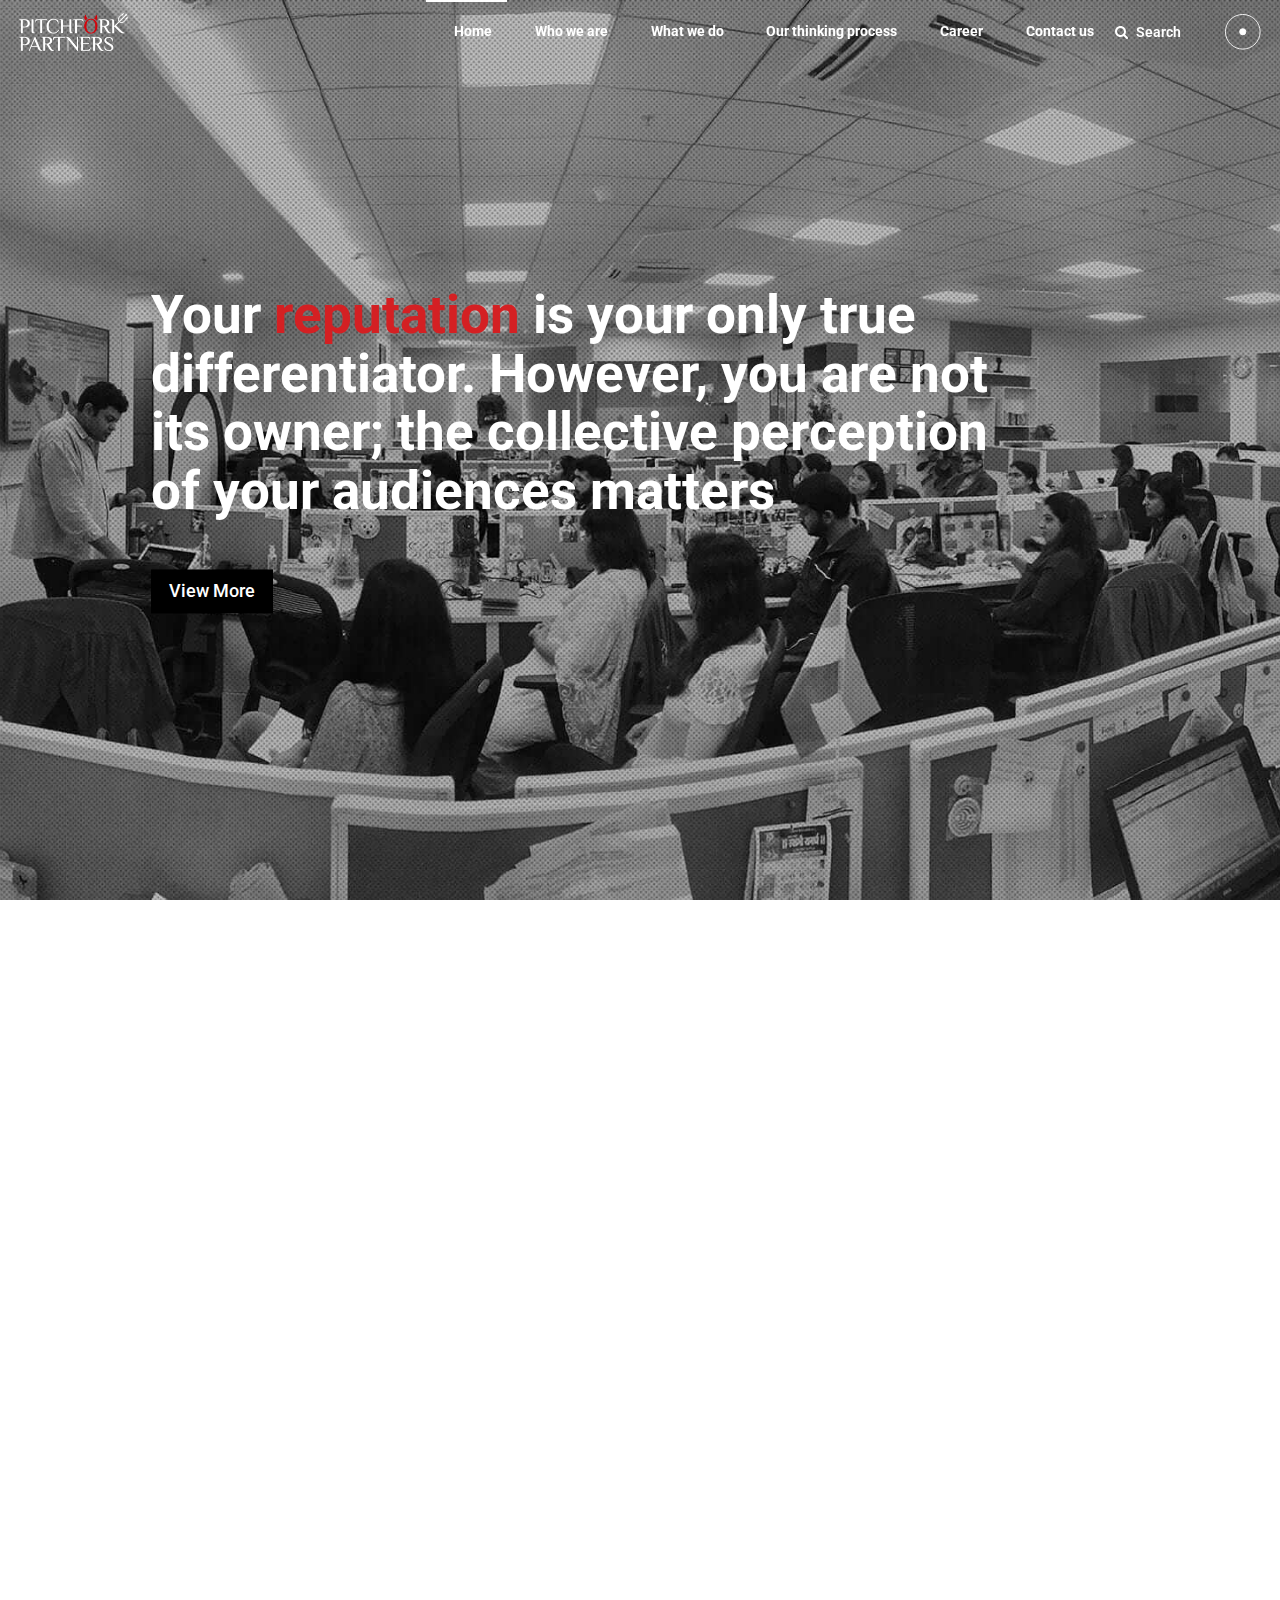
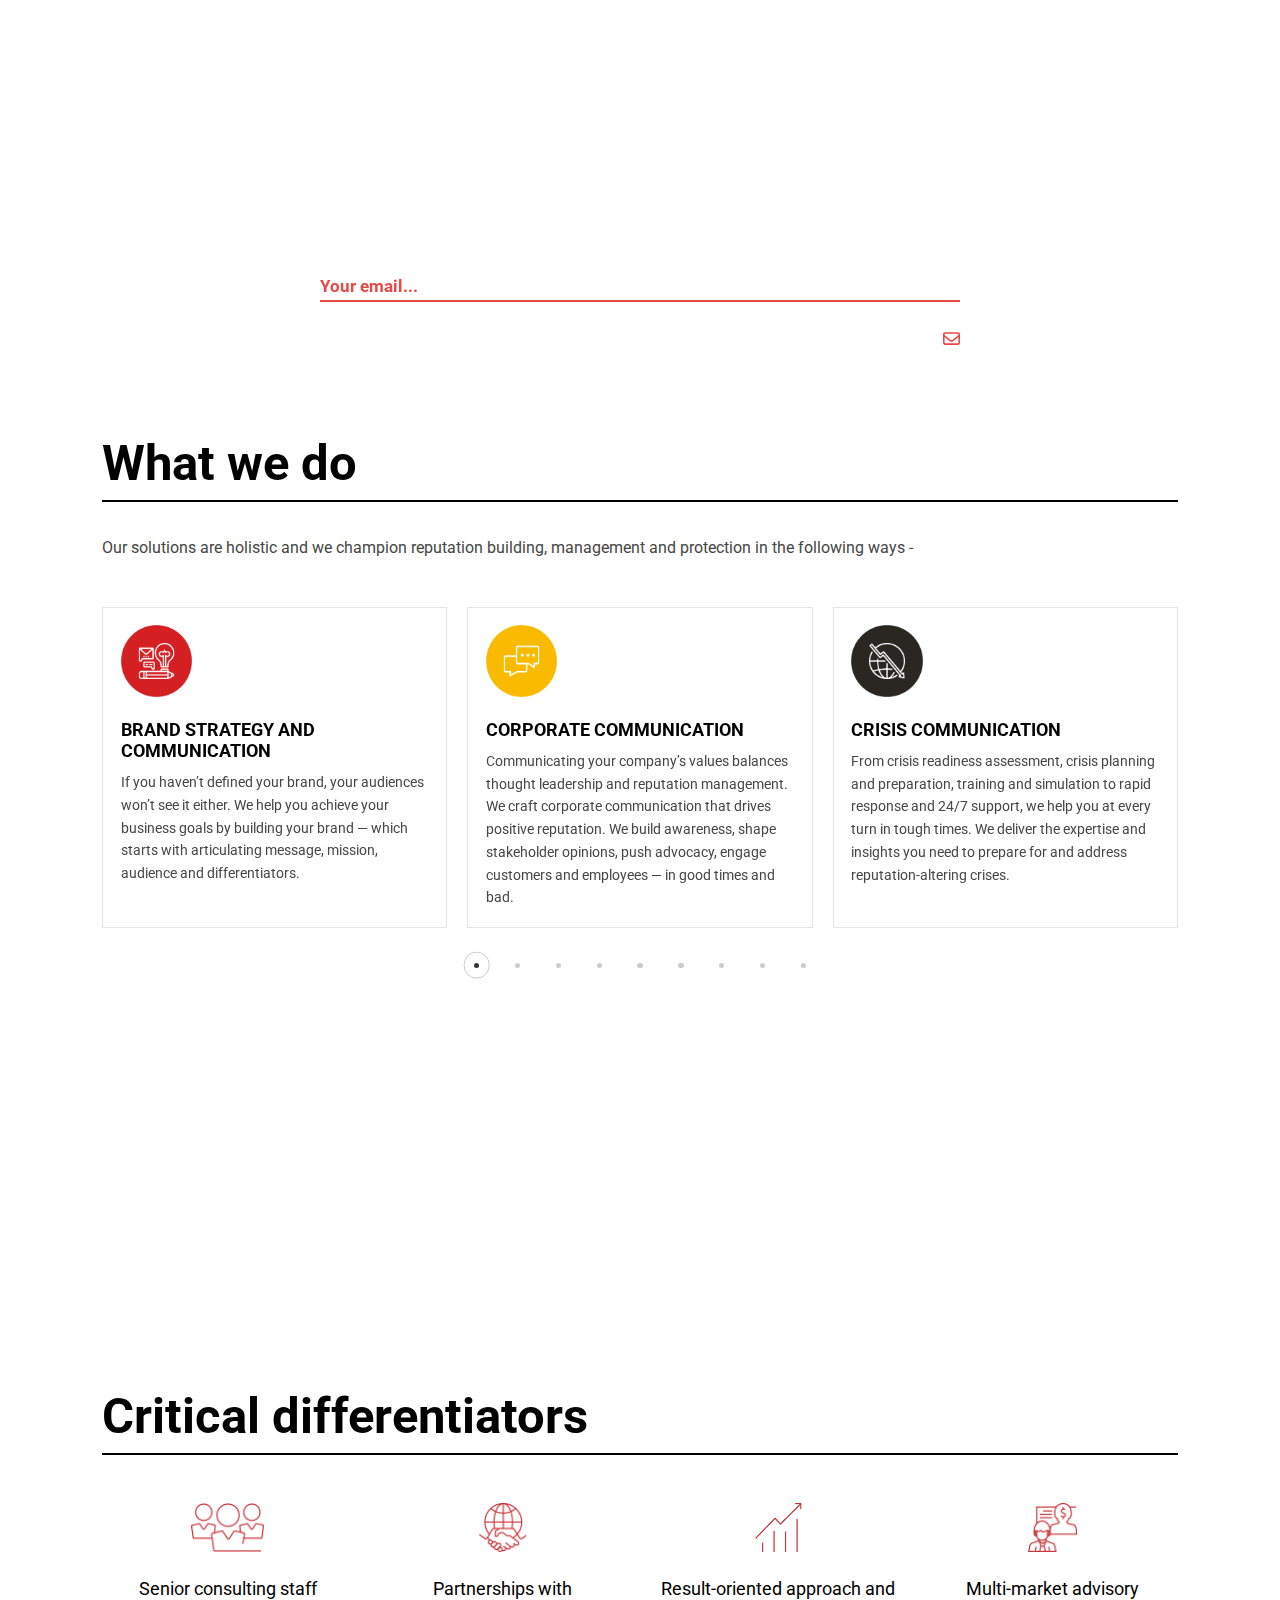
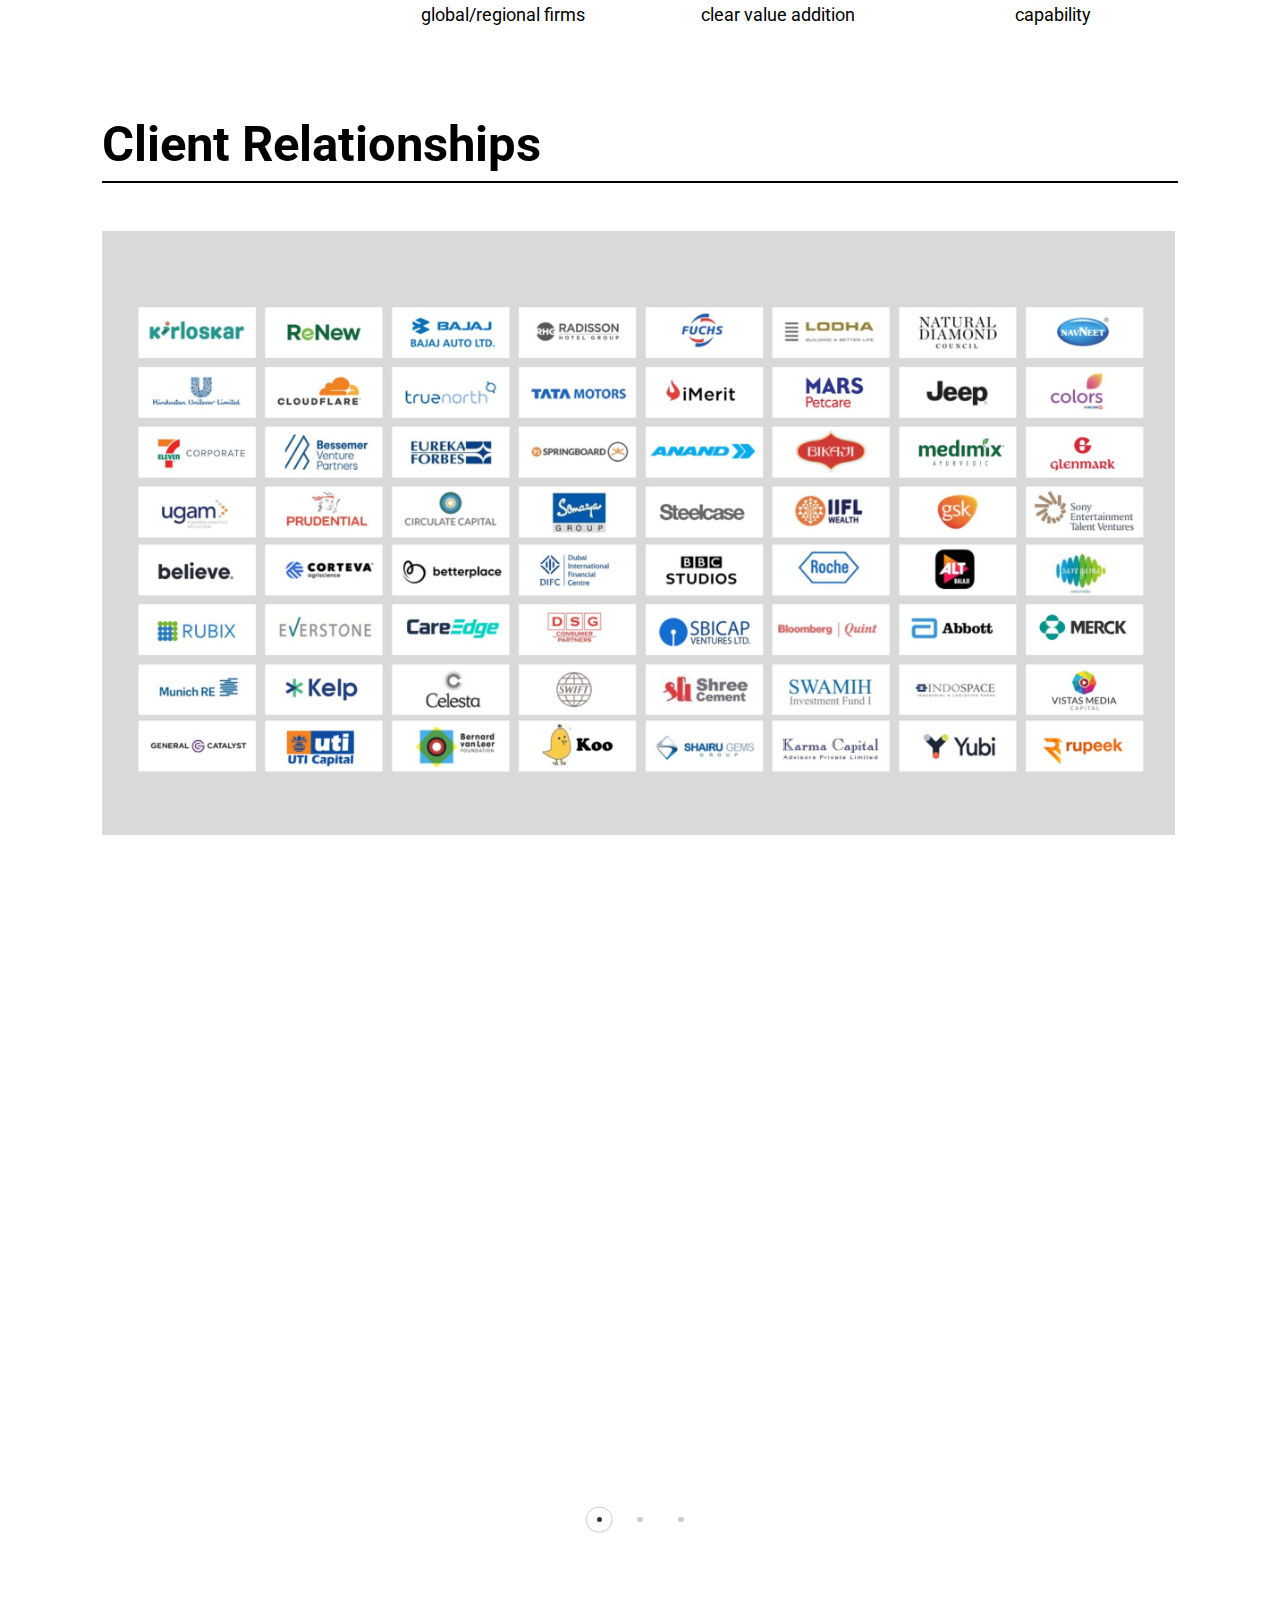
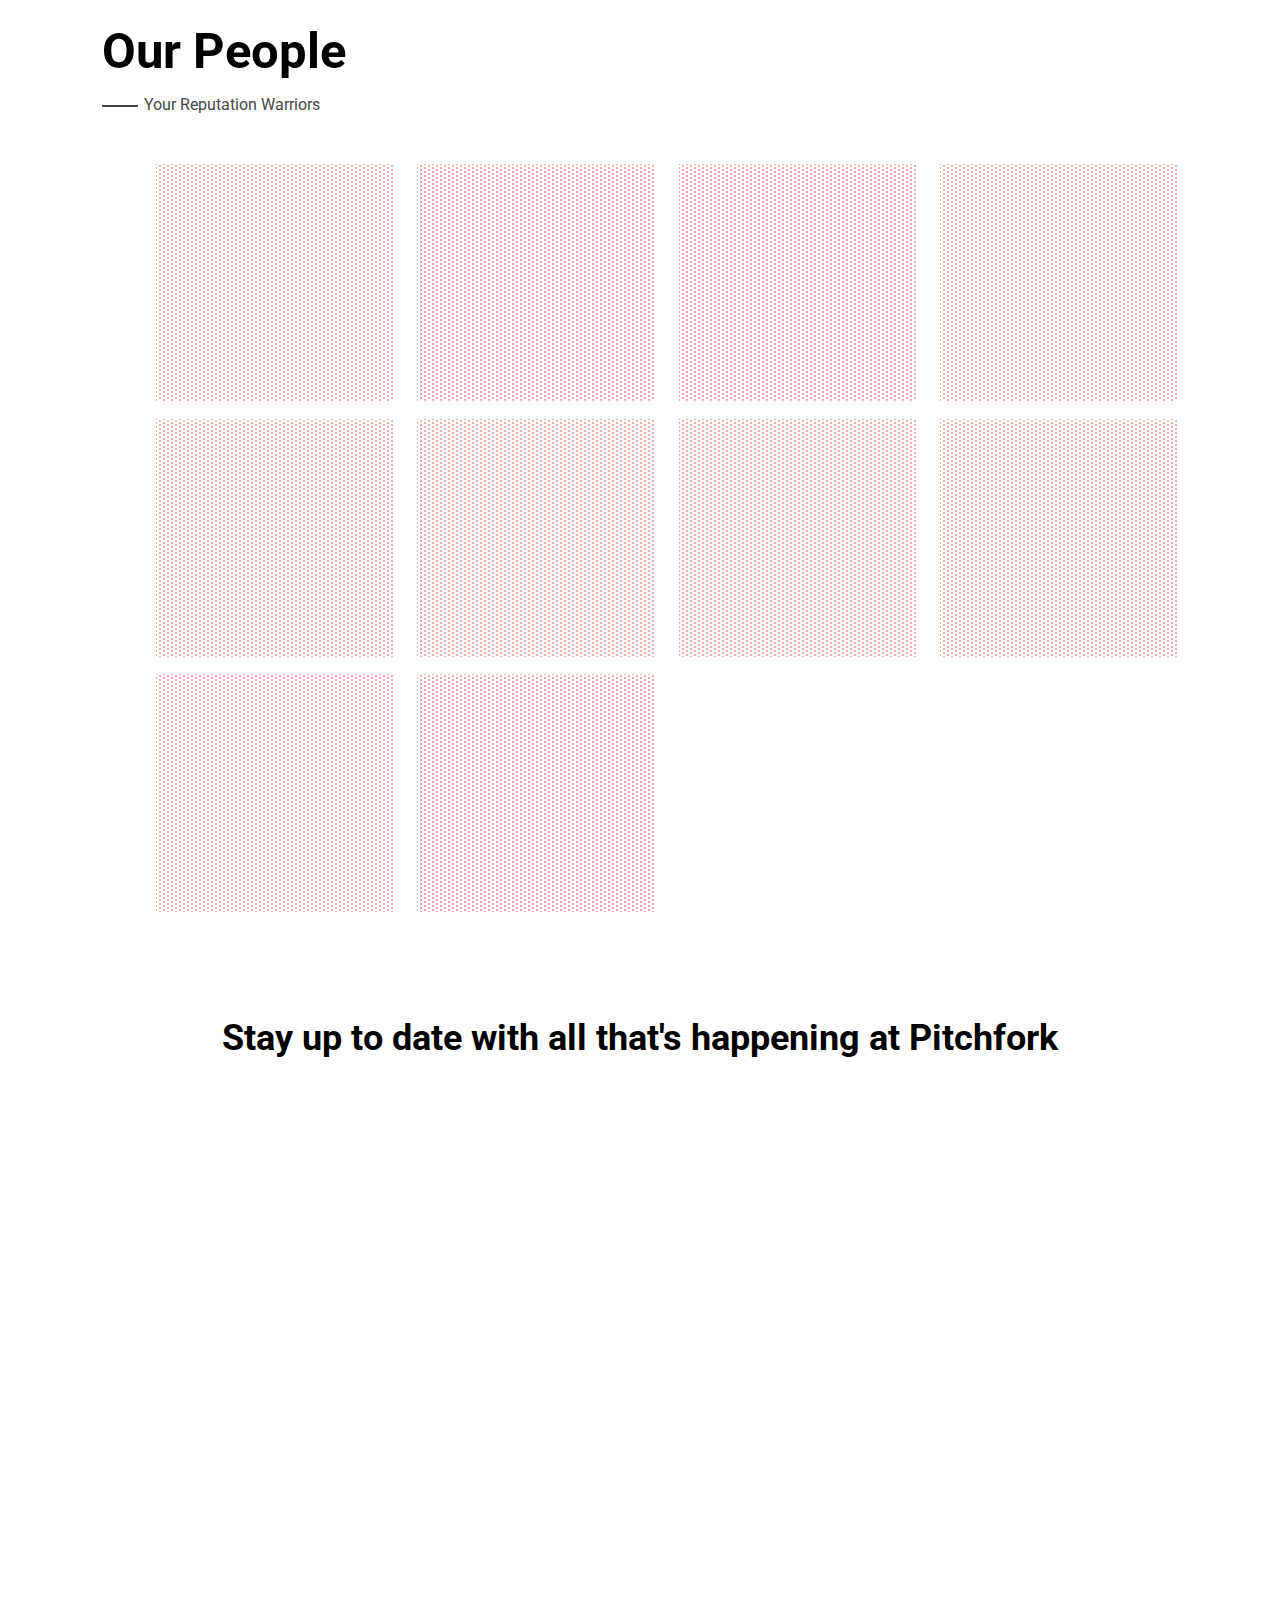
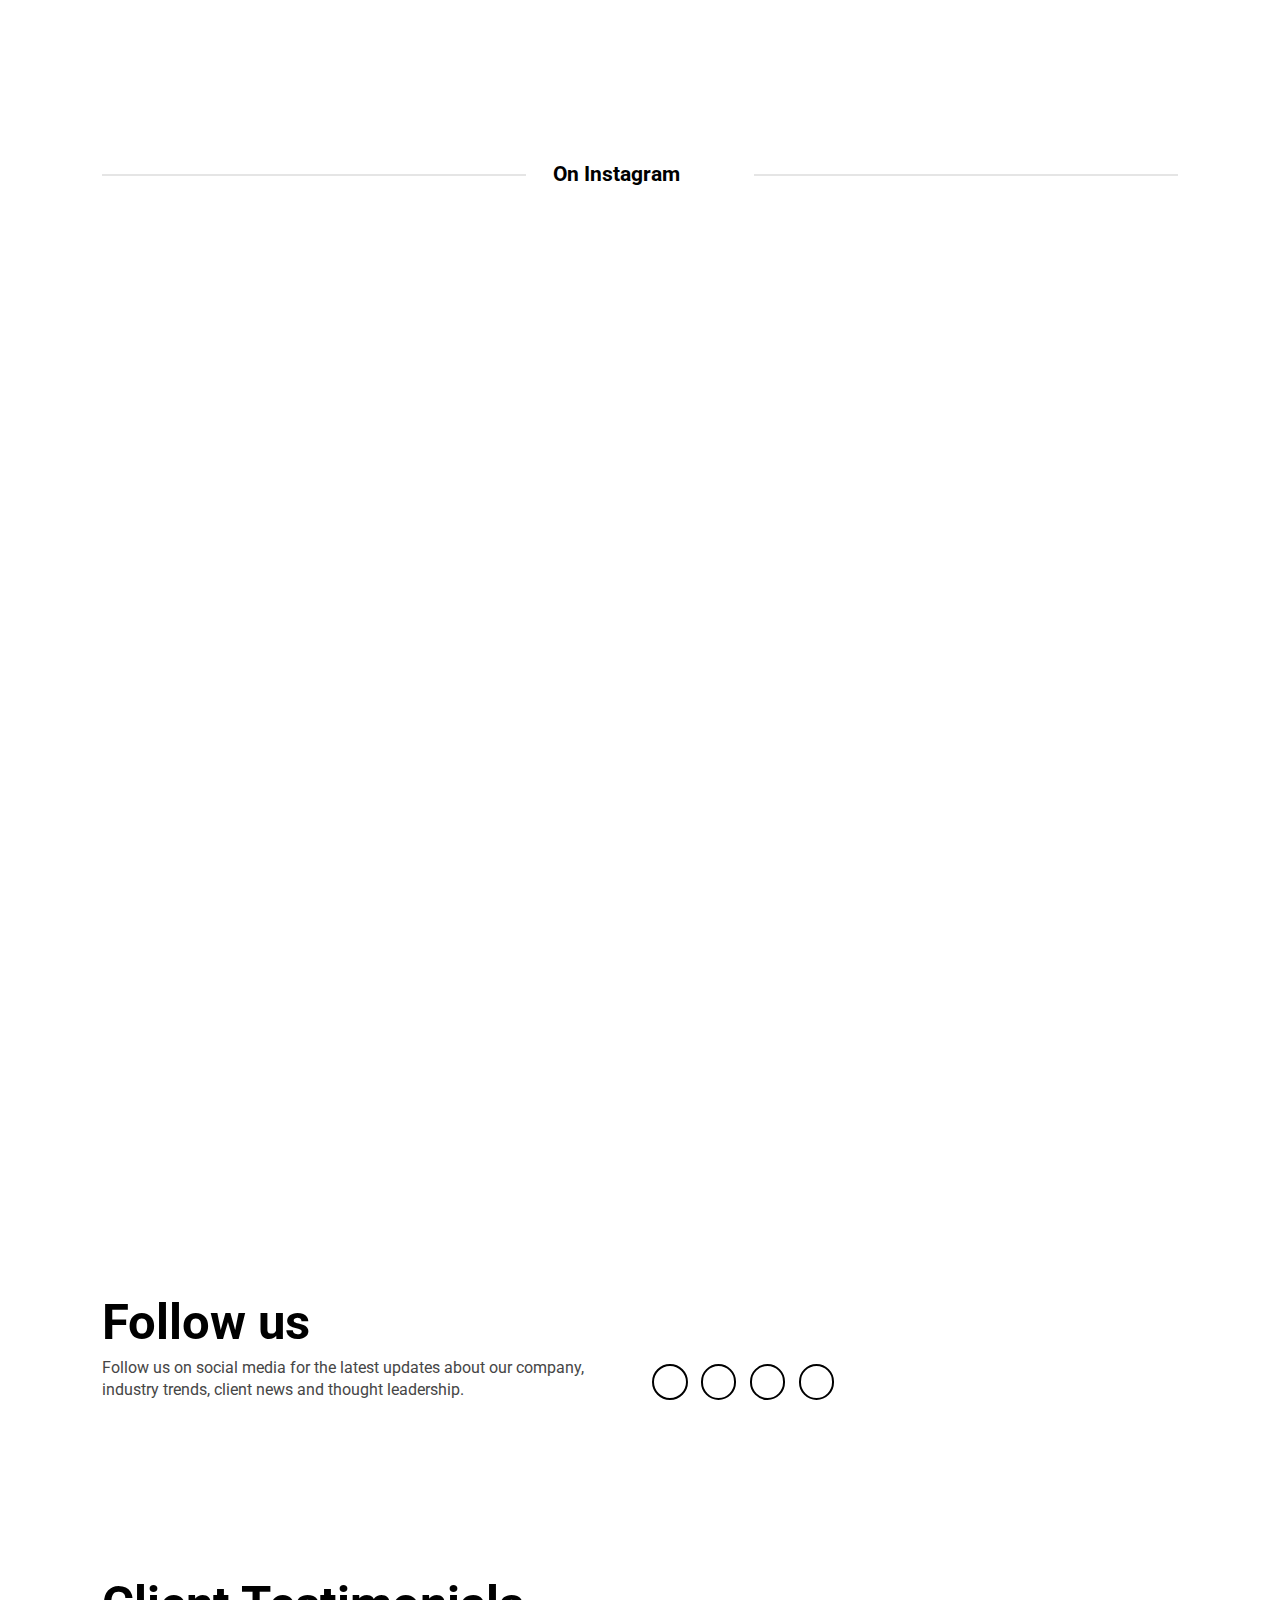
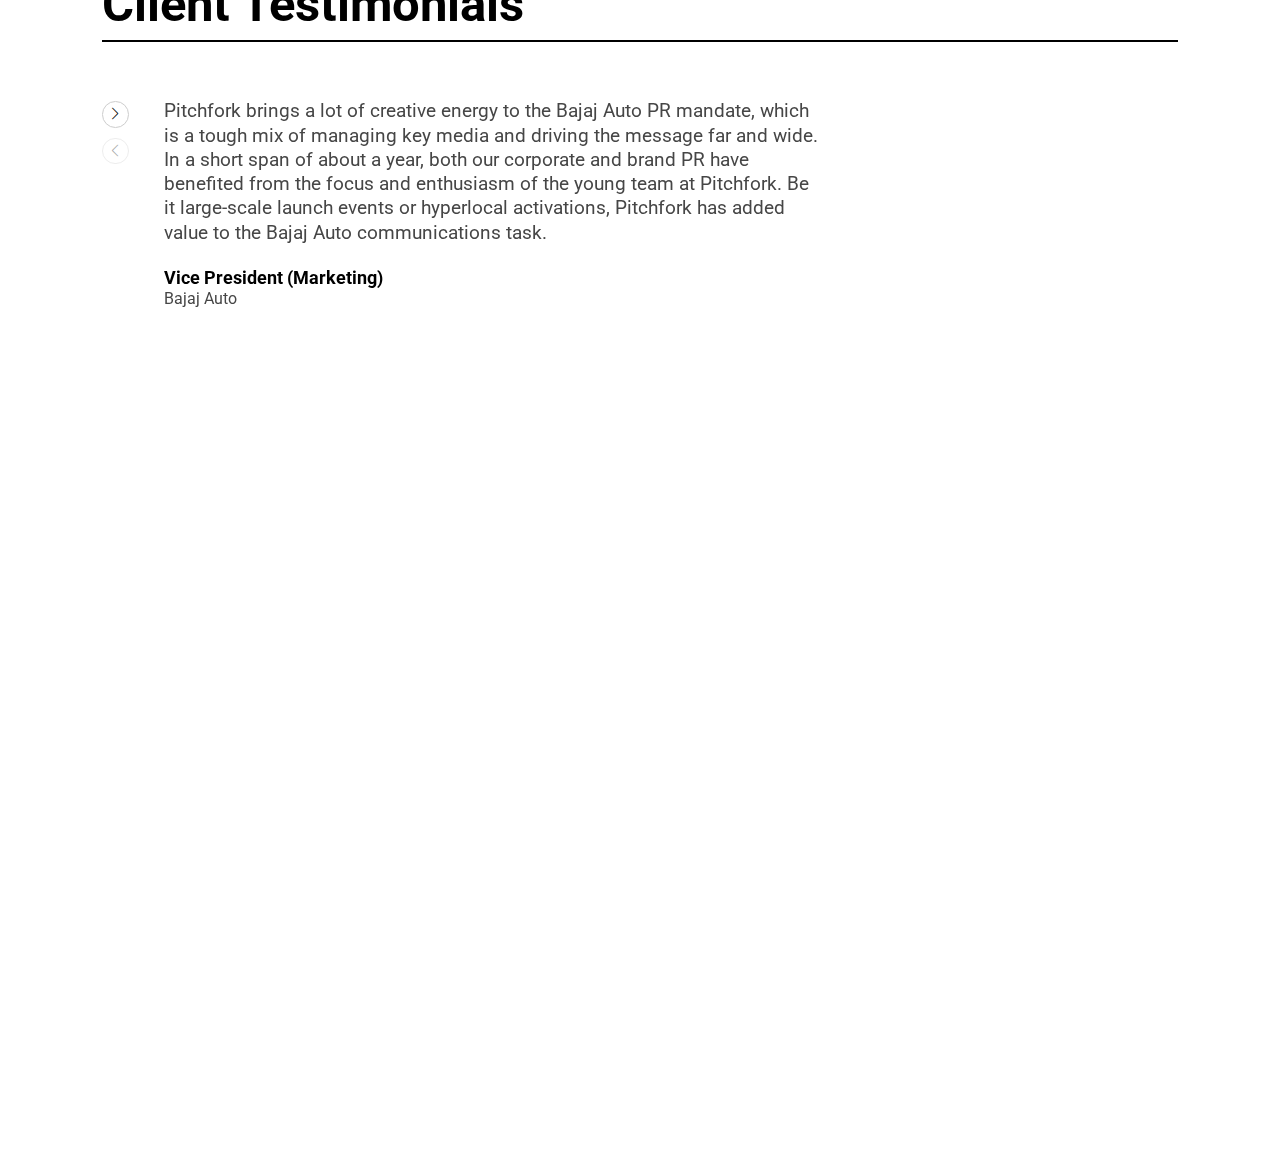
==== commit f2b0004a: "All" ====
--- a/index.html
+++ b/index.html
@@ -9,10 +9,22 @@
     <link rel="apple-touch-icon" sizes="72x72" href="./assets/images/favicon/apple-touch-icon.png">
     <link rel="icon" type="image/png" sizes="32x32" href="./assets/images/favicon/favicon-32x32.png">
     <link rel="icon" type="image/png" sizes="16x16" href="./assets/images/favicon/favicon-16x16.png">
+
+    <!-- Roboto Google Fonts -->
+    <link rel="preconnect" href="https://fonts.googleapis.com">
+    <link rel="preconnect" href="https://fonts.gstatic.com" crossorigin>
     <link href="https://fonts.googleapis.com/css2?family=Roboto:wght@300;400;500;700;900&display=swap" rel="stylesheet">
+
+    <!-- Swiper Slider JS CDN -->
     <link rel="stylesheet" href="./assets/plugins/swiper@9/css/swiper-bundle.min.css">
+
+    <!-- Bootstrap CSS CDN -->
     <link href="https://cdn.jsdelivr.net/npm/bootstrap@5.2.3/dist/css/bootstrap.min.css" rel="stylesheet">
-    <link href="https://unpkg.com/aos@2.3.1/dist/aos.css" rel="stylesheet">
+
+    <!-- AOS Animation CDN -->
+    <link href="./assets/plugins/aos@2.3.1/css/aos.css" rel="stylesheet">
+
+    <!-- Custom CSS -->
     <link rel="stylesheet" href="./assets/css/style.css">
 </head>
 <body>
@@ -141,13 +153,14 @@
     </div>
     <!-- Side Menu -->
 
+    <!-- Full Page Search -->
     <div class="pp-fullscreen-search">
-        <a class="pp-fullscreen-search-close" href="javascript:void(0)">
+        <div class="pp-fullscreen-search-close">
             <svg version="1.1" x="0px" y="0px" width="40px" height="40px" viewBox="0 0 40 40" enable-background="new 0 0 40 40" xml:space="preserve">
             <circle fill="none" stroke-miterlimit="10" cx="20" cy="20" r="19.5"></circle>
             <rect x="13" y="18.5" width="14" height="3"></rect>
             </svg>
-        </a>
+        </div>
 
         <div class="pp-fullscreen-search-form">
             <form action="#" method="post">
@@ -166,6 +179,7 @@
             </form>
         </div>
     </div>
+    <!-- Full Page Search -->
 
     <!-- Header Block -->
 
@@ -577,7 +591,7 @@
                     <div class="col-xl-3 col-lg-4 col-md-6">
                         <div class="pp-team-item">
                             <div class="pp-team-image">
-                                <img src="./assets/images/team/sunil-gautam.jpg" alt="Sunil Gautam">
+                                <img src="./assets/images/team/sunil-gautam.jpg" width="210" height="210" loading="lazy" alt="Sunil Gautam">
                             </div>
                             <div class="pp-team-text">
                                 <p class="mb-0">Serial entrepreneur, strategic communications veteran</p>
@@ -588,7 +602,7 @@
                     <div class="col-xl-3 col-lg-4 col-md-6">
                         <div class="pp-team-item">
                             <div class="pp-team-image">
-                                <img src="./assets/images/team/jaideep-shergill.jpg" alt="Jaideep Shergill">
+                                <img src="./assets/images/team/jaideep-shergill.jpg" width="210" height="210" loading="lazy" alt="Jaideep Shergill">
                             </div>
                             <div class="pp-team-text">
                                 <p class="mb-0">Strategic communications veteran, multi-market expert</p>
@@ -599,7 +613,7 @@
                     <div class="col-xl-3 col-lg-4 col-md-6">
                         <div class="pp-team-item">
                             <div class="pp-team-image">
-                                <img src="./assets/images/team/pankaj-desai.jpg" alt="Pannkajj D Desai">
+                                <img src="./assets/images/team/pankaj-desai.jpg" width="210" height="210" loading="lazy" alt="Pannkajj D Desai">
                             </div>
                             <div class="pp-team-text">
                                 <p class="mb-0">Business Leadership and Branding Expert</p>
@@ -610,7 +624,7 @@
                     <div class="col-xl-3 col-lg-4 col-md-6">
                         <div class="pp-team-item">
                             <div class="pp-team-image">
-                                <img src="./assets/images/team/ashraf-engineer.jpg" alt="Ashraf Engineer">
+                                <img src="./assets/images/team/ashraf-engineer.jpg" width="210" height="210" loading="lazy" alt="Ashraf Engineer">
                             </div>
                             <div class="pp-team-text">
                                 <p class="mb-0">Strategic marketing and communications expert, insights veteran</p>
@@ -621,7 +635,7 @@
                     <div class="col-xl-3 col-lg-4 col-md-6">
                         <div class="pp-team-item">
                             <div class="pp-team-image">
-                                <img src="./assets/images/team/daylon.jpg" alt="Daylon D'cruz">
+                                <img src="./assets/images/team/daylon.jpg" width="210" height="210" loading="lazy" alt="Daylon D'cruz">
                             </div>
                             <div class="pp-team-text">
                                 <p class="mb-0">Corporate communication strategist, PR and Media Relations Expert</p>
@@ -632,7 +646,7 @@
                     <div class="col-xl-3 col-lg-4 col-md-6">
                         <div class="pp-team-item">
                             <div class="pp-team-image">
-                                <img src="./assets/images/team/dhara-rajput.jpg" alt="Dhara Rajput">
+                                <img src="./assets/images/team/dhara-rajput.jpg" width="210" height="210" loading="lazy" alt="Dhara Rajput">
                             </div>
                             <div class="pp-team-text">
                                 <p class="mb-0">Corporate communication strategist, Public relations expert</p>
@@ -643,7 +657,7 @@
                     <div class="col-xl-3 col-lg-4 col-md-6">
                         <div class="pp-team-item">
                             <div class="pp-team-image">
-                                <img src="./assets/images/team/rohidas-ugalmugale.png" alt="Rohidas Ugalmugale">
+                                <img src="./assets/images/team/rohidas-ugalmugale.png" width="210" height="210" loading="lazy" alt="Rohidas Ugalmugale">
                             </div>
                             <div class="pp-team-text">
                                 <p class="mb-0">Finance and operations specialist</p>
@@ -654,7 +668,7 @@
                     <div class="col-xl-3 col-lg-4 col-md-6">
                         <div class="pp-team-item">
                             <div class="pp-team-image">
-                                <img src="./assets/images/team/hemani-vadgama.png" alt="Hemani Vadgama">
+                                <img src="./assets/images/team/hemani-vadgama.png" width="210" height="210" loading="lazy" alt="Hemani Vadgama">
                             </div>
                             <div class="pp-team-text">
                                 <p class="mb-0">Consumer Communications Expert</p>
@@ -665,7 +679,7 @@
                     <div class="col-xl-3 col-lg-4 col-md-6">
                         <div class="pp-team-item">
                             <div class="pp-team-image">
-                                <img src="./assets/images/team/kishor-barua.jpg" alt="Kishor Barua">
+                                <img src="./assets/images/team/kishor-barua.jpg" width="210" height="210" loading="lazy" alt="Kishor Barua">
                             </div>
                             <div class="pp-team-text">
                                 <p class="mb-0">Communications strategist, PR, and media relations expert</p>
@@ -676,7 +690,7 @@
                     <div class="col-xl-3 col-lg-4 col-md-6">
                         <div class="pp-team-item">
                             <div class="pp-team-image">
-                                <img src="./assets/images/team/mukesh-tharali.jpg" alt="Mukesh Tharali">
+                                <img src="./assets/images/team/mukesh-tharali.jpg" width="210" height="210" loading="lazy" alt="Mukesh Tharali">
                             </div>
                             <div class="pp-team-text">
                                 <p class="mb-0">People Champion</p>
@@ -694,7 +708,7 @@
             <div class="container">
                 <h3 class="text-center f-40 mb-4">Stay up to date with all that's happening at Pitchfork</h3>
 
-                <img src="./assets/images/fb-post.png" alt="">
+                <img src="./assets/images/fb-post.png" width="1073" height="587" loading="lazy" alt="Image">
             </div>
         </section>
         <!-- Facebook Block -->
@@ -704,7 +718,7 @@
             <div class="container">
                 <h5 class="instagram-title text-center mb-4"><span>On Instagram <img class="ms-2" src="./assets/images/icons/instagram.png" width="34" height="34" loading="lazy" alt="Instagram"></span></h5>
 
-                <img src="./assets/images/insta-post.png" alt="">
+                <img src="./assets/images/insta-post.png" width="1073" height="297" loading="lazy" alt="Image">
             </div>
         </section>
         <!-- Instagram Block -->
@@ -724,16 +738,16 @@
                     <div class="col-md-6">
                         <ul class="pp-social-share mt-4 mt-md-0">
                             <li>
-                                <a href="#"><img src="./assets/images/social-icons/facebook-square.svg" alt="Facebook"></a>
-                            </li>
-                            <li>
-                                <a href="#"><img src="./assets/images/social-icons/twitter.svg" alt="Twitter"></a>
-                            </li>
-                            <li>
-                                <a href="#"><img src="./assets/images/social-icons/linkedin-in.svg" alt="Linkedin In"></a>
-                            </li>
-                            <li>
-                                <a href="#"><img src="./assets/images/social-icons/instagram.svg" alt="Instagram"></a>
+                                <a href="#"><img src="./assets/images/social-icons/facebook-square.svg" width="18" height="21" loading="lazy" alt="Facebook"></a>
+                            </li>
+                            <li>
+                                <a href="#"><img src="./assets/images/social-icons/twitter.svg" width="18" height="18" loading="lazy" alt="Twitter"></a>
+                            </li>
+                            <li>
+                                <a href="#"><img src="./assets/images/social-icons/linkedin-in.svg" width="18" height="21" loading="lazy" alt="Linkedin In"></a>
+                            </li>
+                            <li>
+                                <a href="#"><img src="./assets/images/social-icons/instagram.svg" width="18" height="21" loading="lazy" alt="Instagram"></a>
                             </li>
                         </ul>
                     </div>
@@ -750,7 +764,7 @@
                     <div class="pp-testimonials-quote">
                         <div class="quote-pattern-holder" data-aos="fade-up" data-aos-duration="0">
                             <div class="quote-pattern-before"></div>
-                            <img src="./assets/images/icons/quote.svg" alt="Quote">
+                            <img src="./assets/images/icons/quote.svg" width="237" height="200" loading="" alt="Quote">
                             <div class="qodef-pattern-after"></div>
                         </div>
                     </div>
@@ -929,10 +943,15 @@
     </div>
     <!-- Back to Top -->
     
+    <!-- jQuery CDN -->
     <script src="https://ajax.googleapis.com/ajax/libs/jquery/3.6.4/jquery.min.js"></script>
+    <!-- Bootstrap JS CDN -->
     <script src="https://cdn.jsdelivr.net/npm/bootstrap@5.2.3/dist/js/bootstrap.bundle.min.js"></script>
+    <!-- Swiper Slider JS CDN -->
     <script src="./assets/plugins/swiper@9/js/swiper-bundle.min.js"></script>
-    <script src="https://unpkg.com/aos@2.3.1/dist/aos.js"></script>
+    <!-- AOS Animation JS CDN -->
+    <script src="./assets/plugins/aos@2.3.1/js/aos.js"></script>
+    <!-- Custom Script -->
     <script src="./assets/js/main.js"></script>
 </body>
 </html>--- a/assets/css/style.css
+++ b/assets/css/style.css
@@ -399,6 +399,7 @@
     right: 1.389rem;
     color: #ffffff;
     z-index: 1;
+    cursor: pointer;
 }
 .pp-fullscreen-search-close svg {
     stroke: #ffffff;
@@ -538,7 +539,19 @@
     width: 100%;
     height: 100%;
     background-image: url('../images/icons/dots.svg');
-}
+    -webkit-animation: simple-move 2s 2s linear infinite alternate;
+    animation: simple-move 2s 2s linear infinite alternate;
+}
+@-webkit-keyframes simple-move {
+    100% {
+      transform: translate(0, 15px);
+    }
+  }
+  @keyframes simple-move {
+    100% {
+      transform: translate(0, 15px);
+    }
+  }
 
 .pp-our-process-text .process-sub-text {
     position: relative;
@@ -1038,6 +1051,9 @@
     margin: 0;
     z-index: 10000;
     cursor: pointer;
+    -webkit-transform: rotate(-90deg);
+    -ms-transform: rotate(-90deg);
+    transform: rotate(-90deg);
     opacity: 0;
     visibility: hidden;
 }
@@ -1051,9 +1067,6 @@
 .back-to-top-text {
     display: block;
     position: relative;
-    -webkit-transform: rotate(-90deg);
-    -ms-transform: rotate(-90deg);
-    transform: rotate(-90deg);
     font-size: 1.111rem;
     color: var(--pink);
 }
@@ -1165,6 +1178,13 @@
         padding: 10px;
     }
     /* Team CSS */
+
+    /* Footer CSS */
+    .pp-footer .row,
+    .pp-our-process .row {
+        --bs-gutter-x: 1.5rem;
+    }
+    /* Footer CSS */
 }
 @media (max-width: 991px) {
     html { font-size: 15px; }
@@ -1255,6 +1275,10 @@
     .pp-hero-image {
         min-height: 100vh;
     }
+    .pp-hero-item .pp-hero-content h2 {
+        font-size: 1.8rem;
+        line-height: 1.3;
+    }
     /* Hero Block CSS */
 
     /* Newsletter CSS */
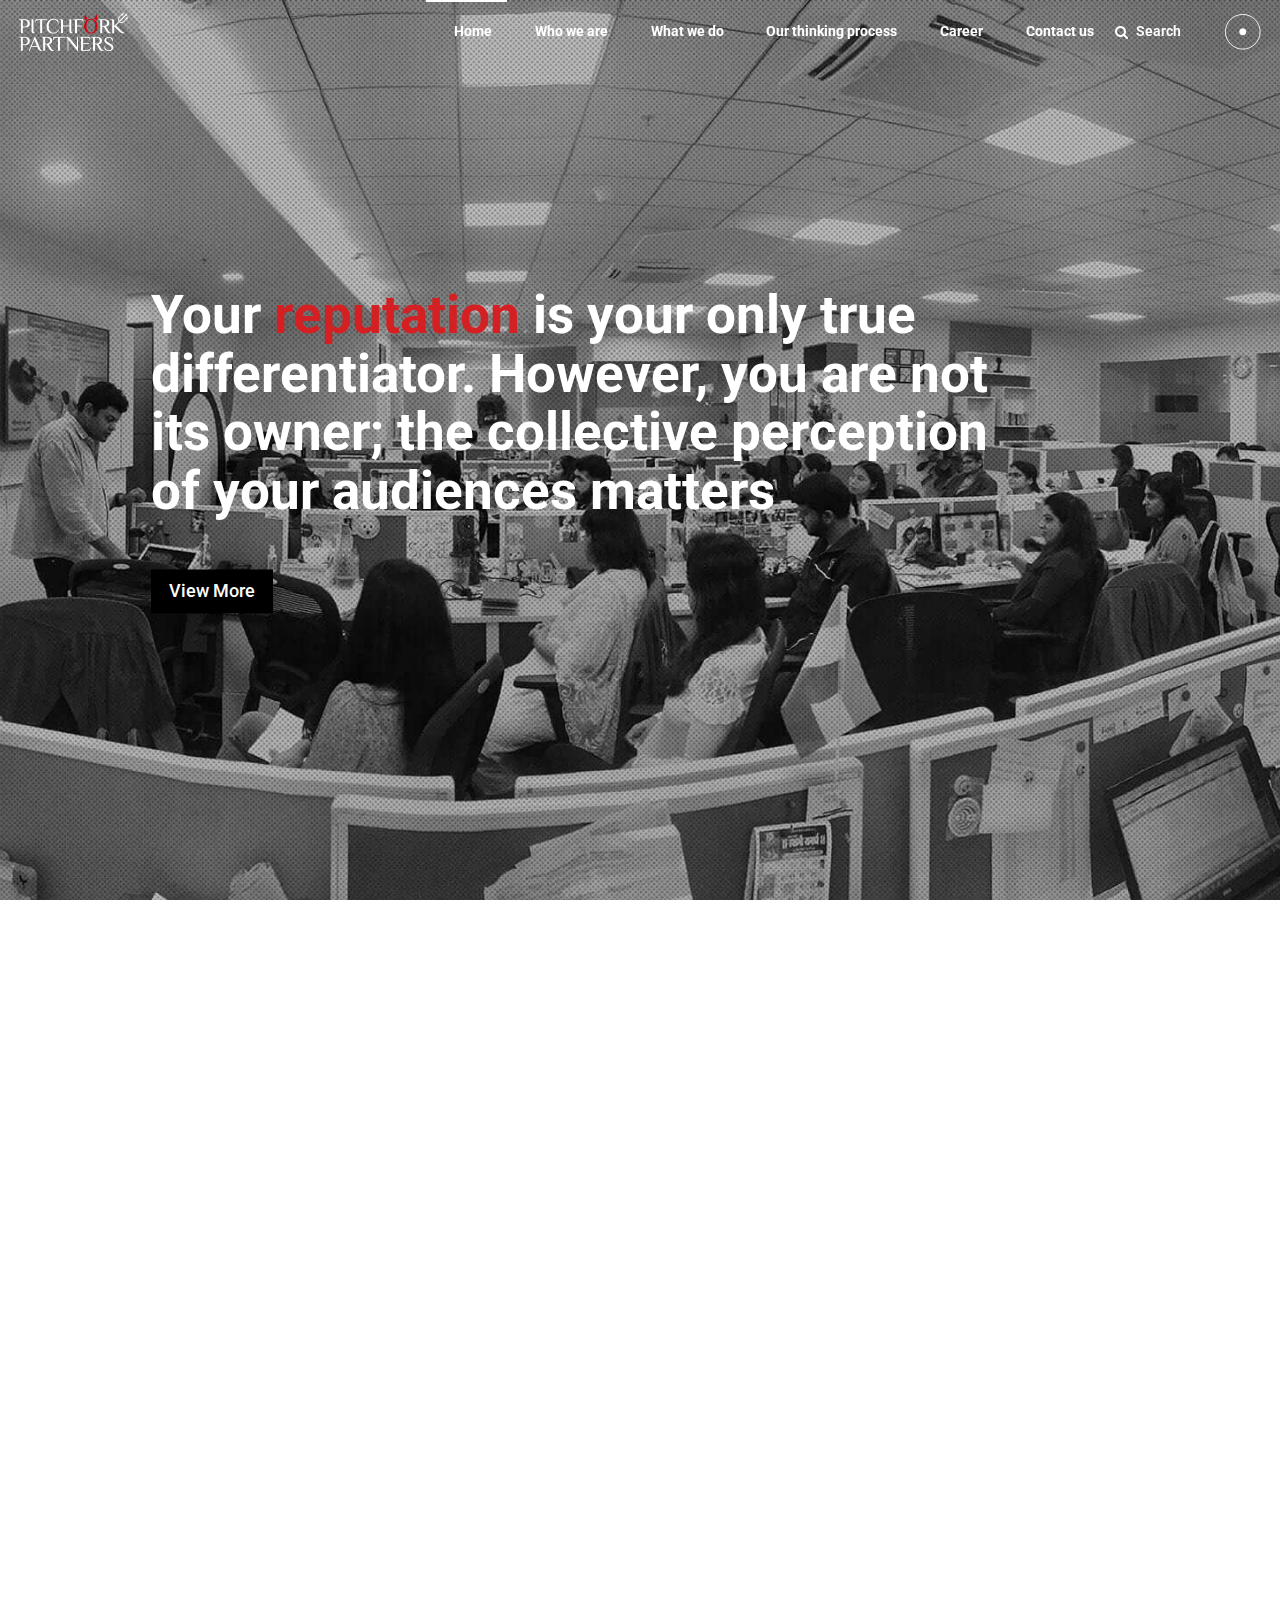
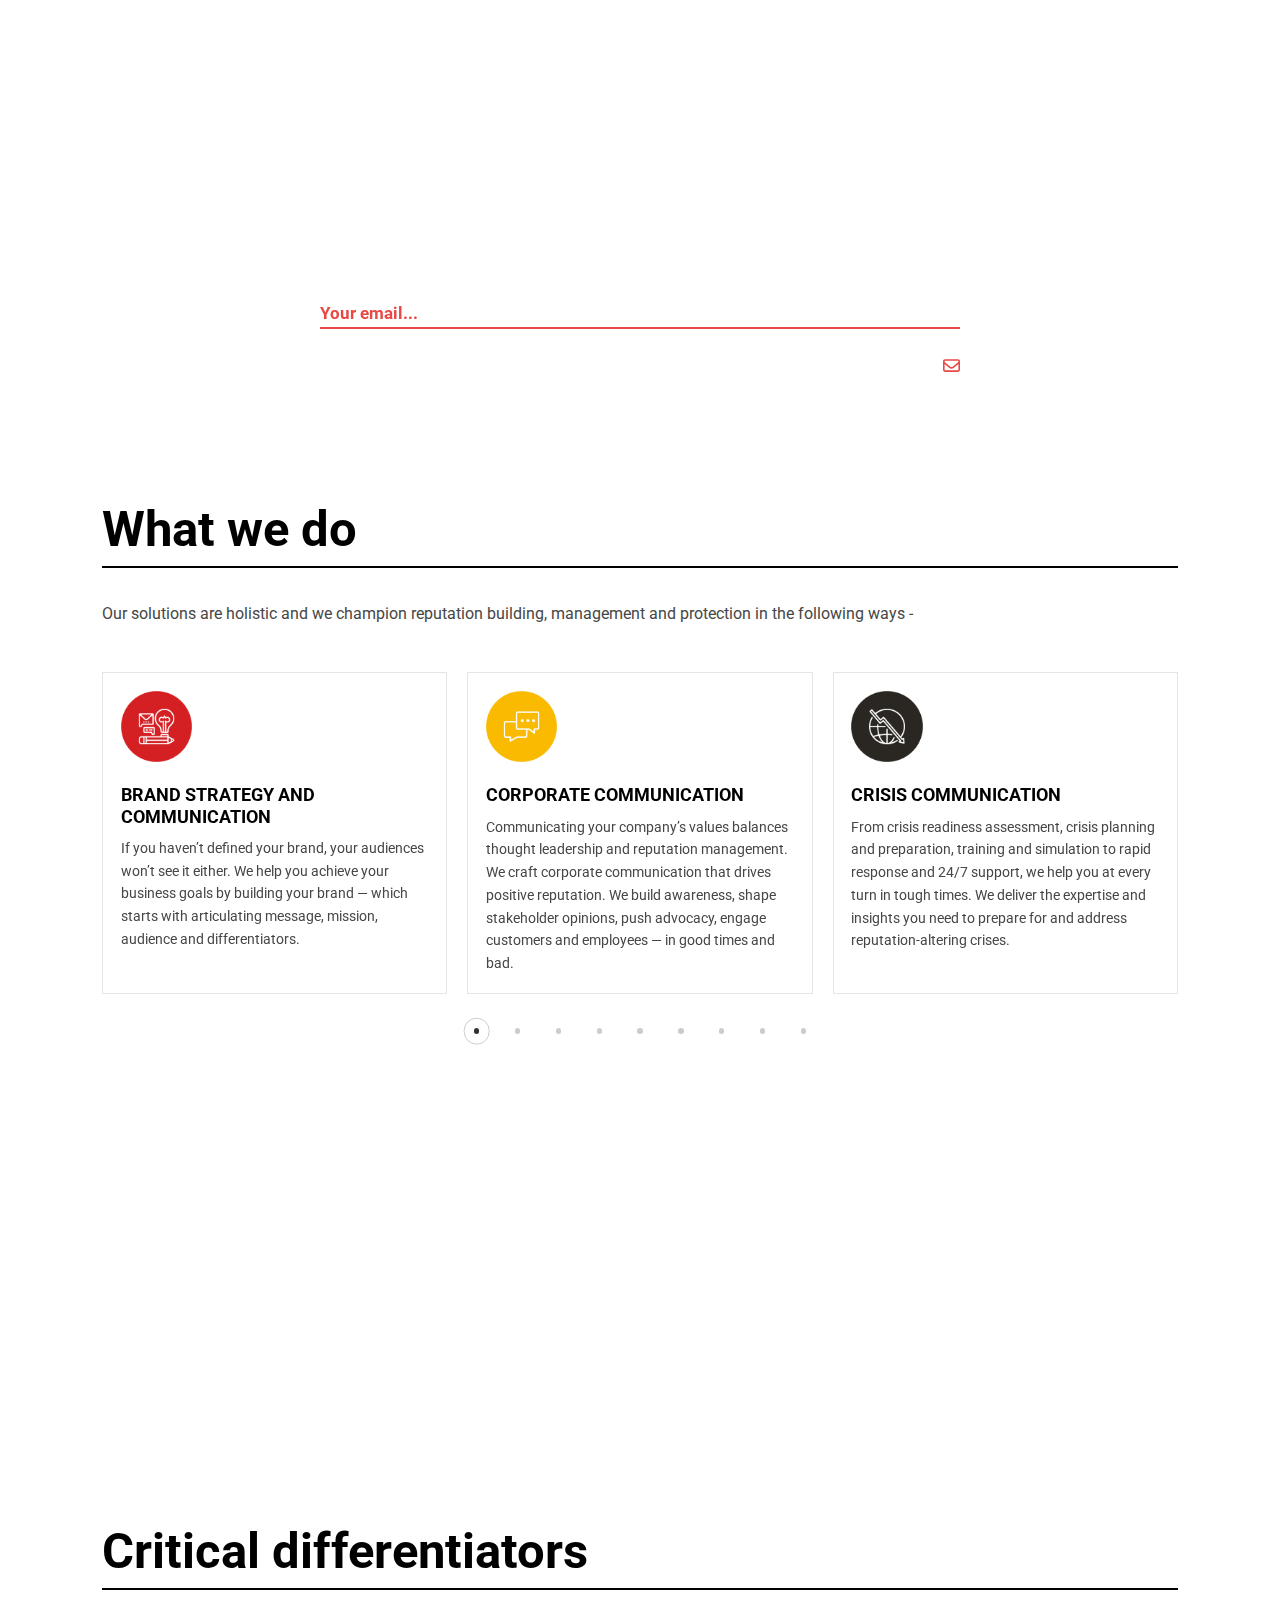
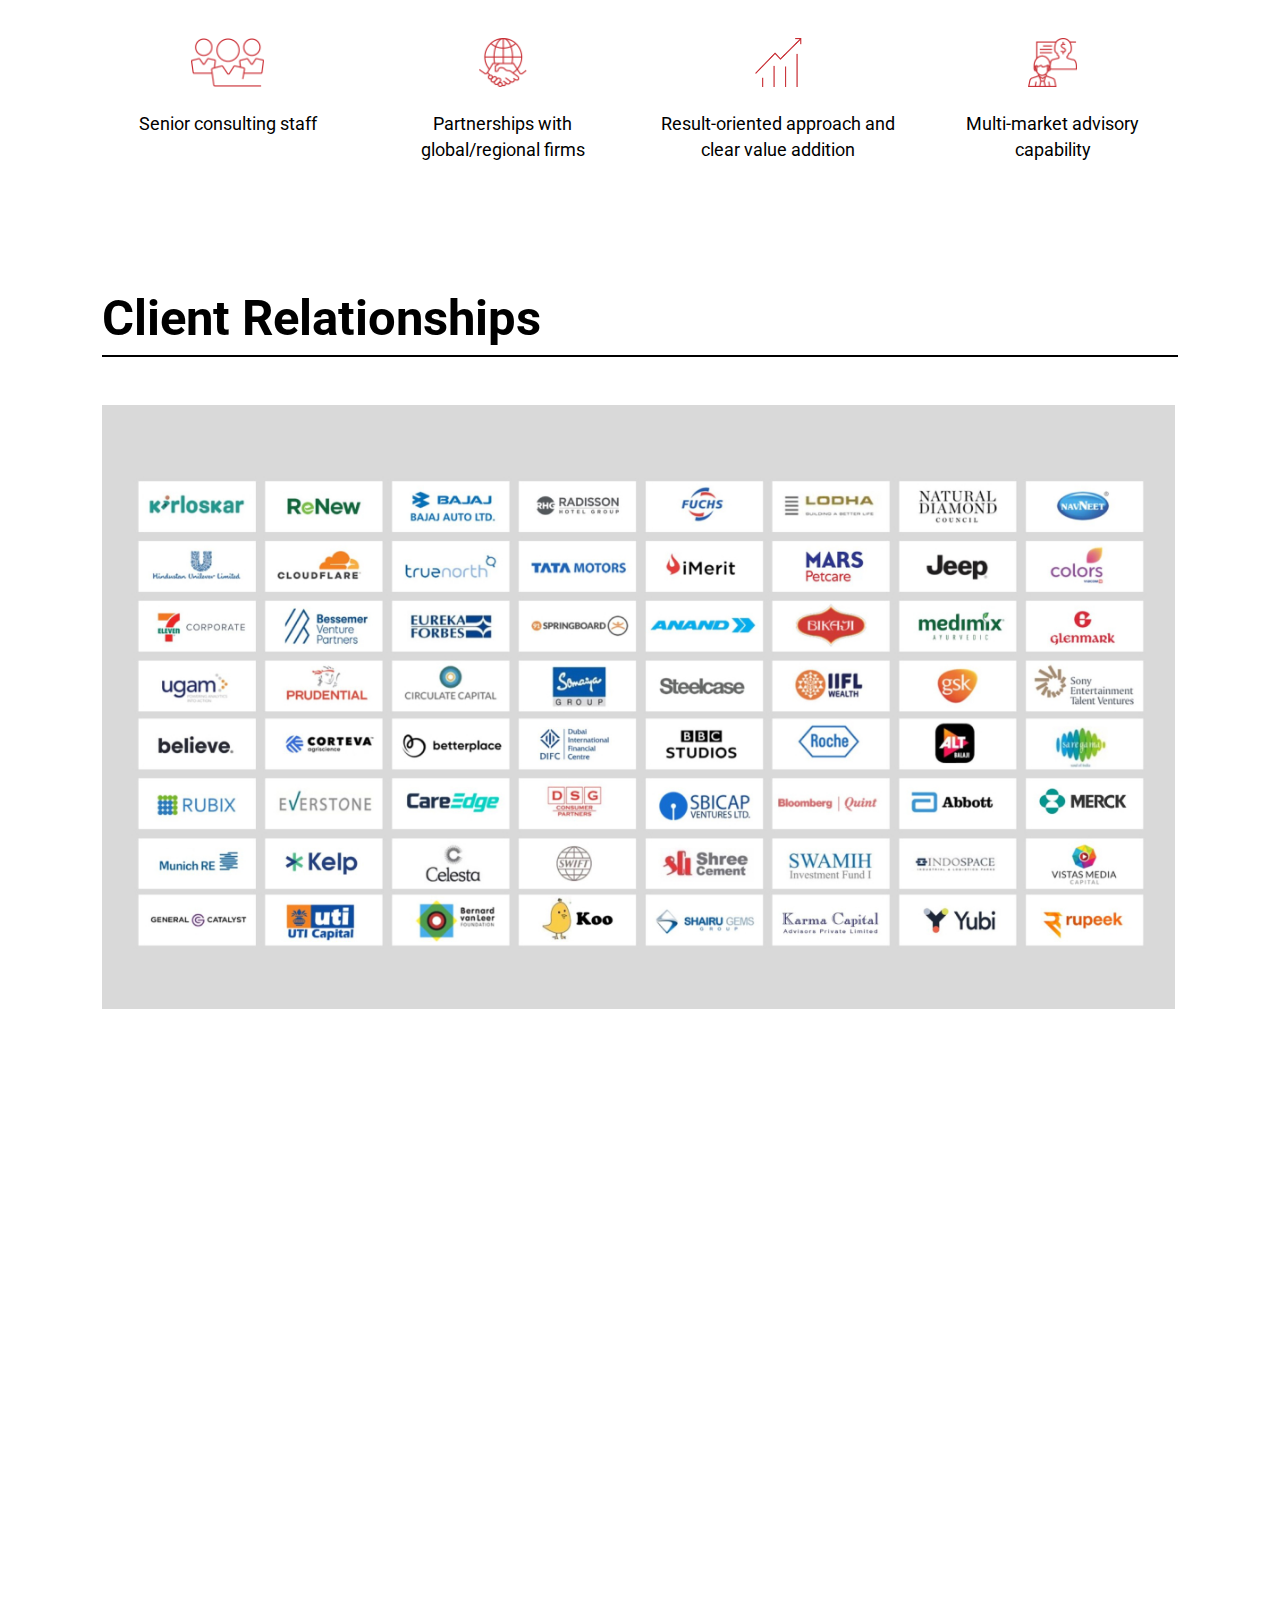
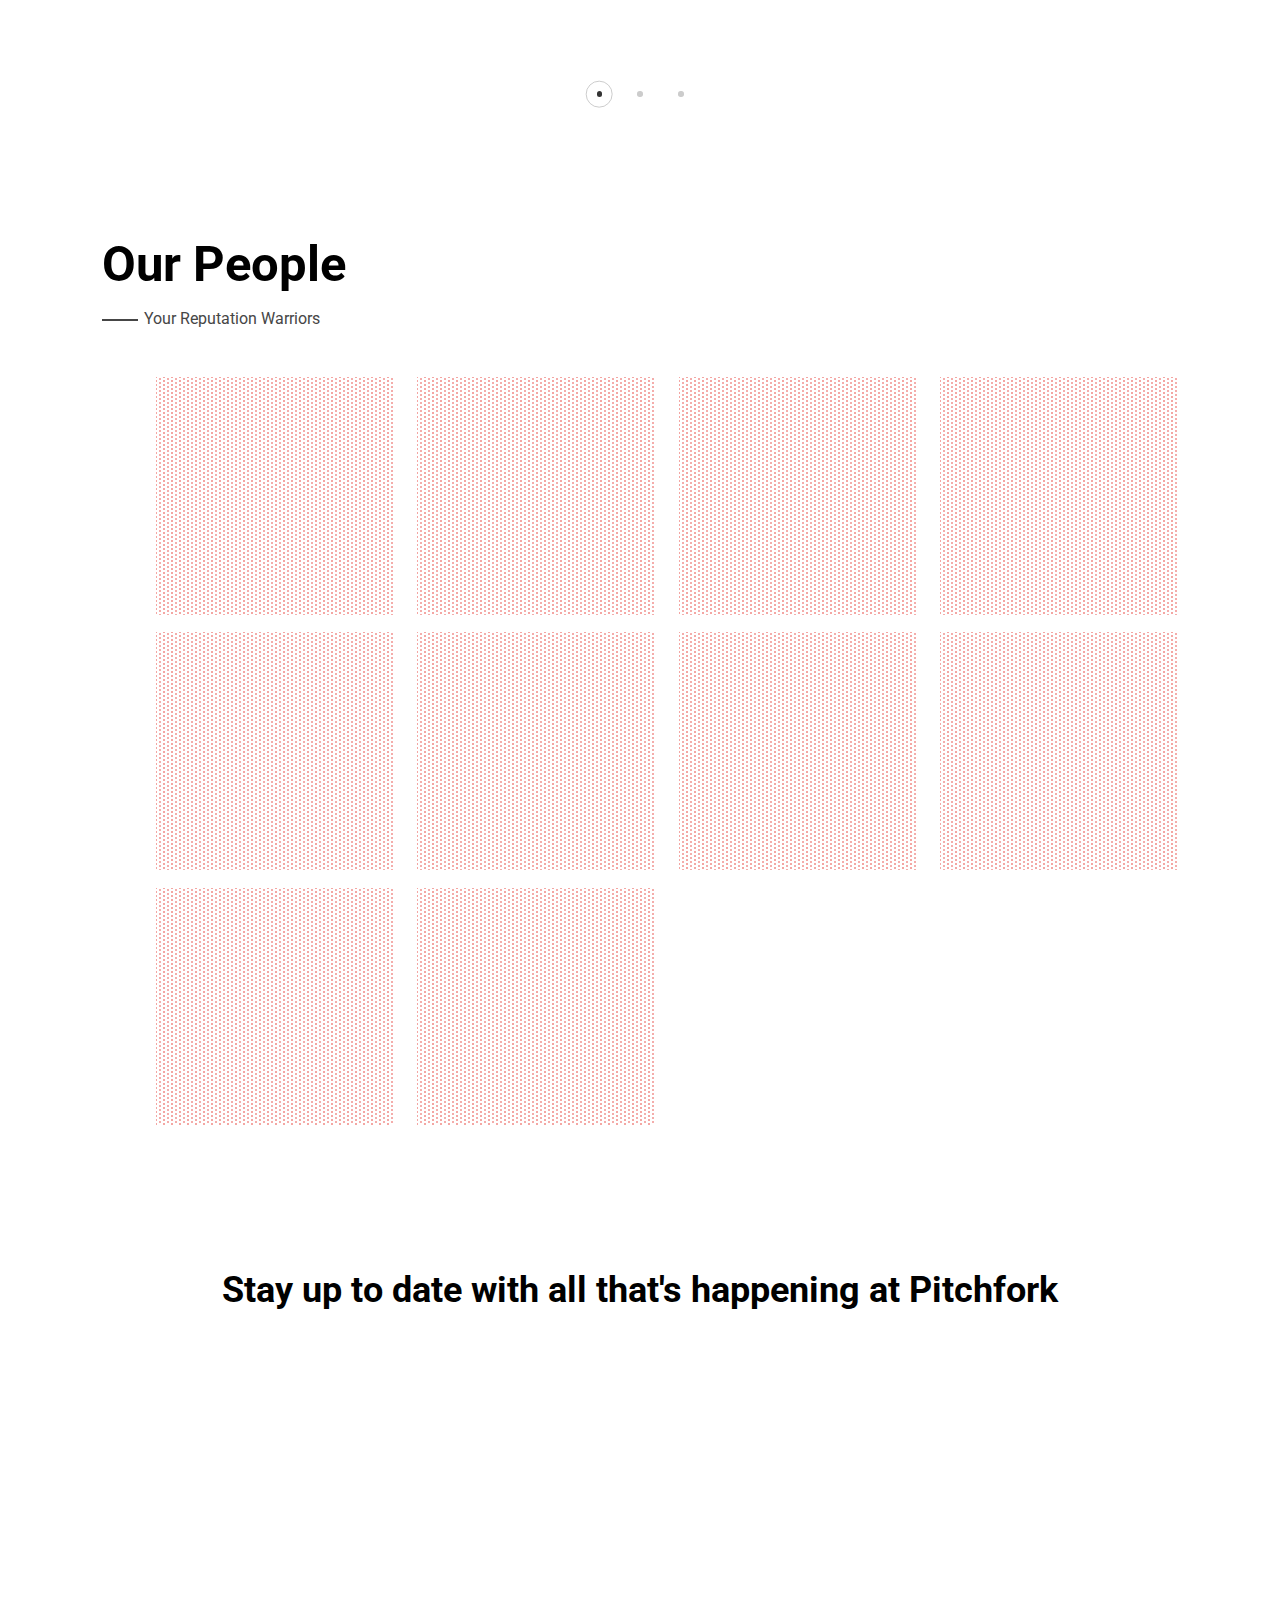
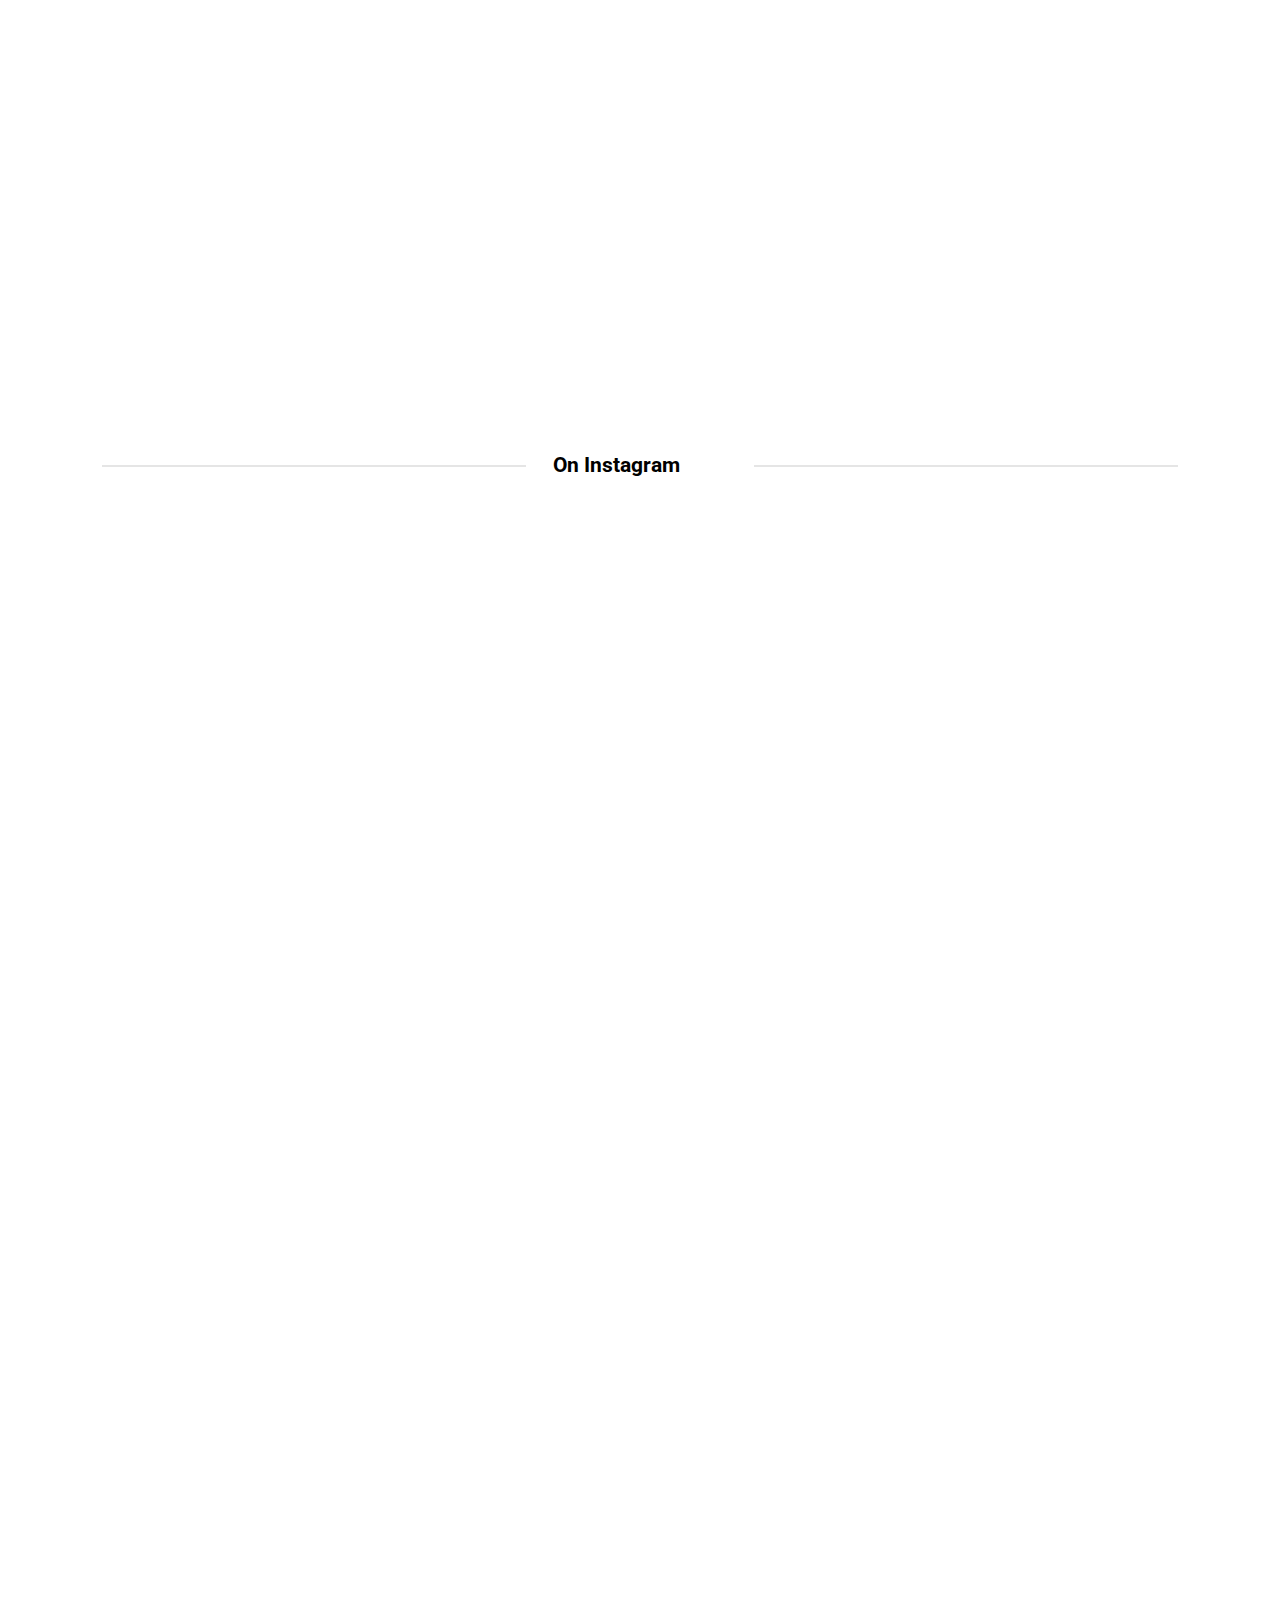
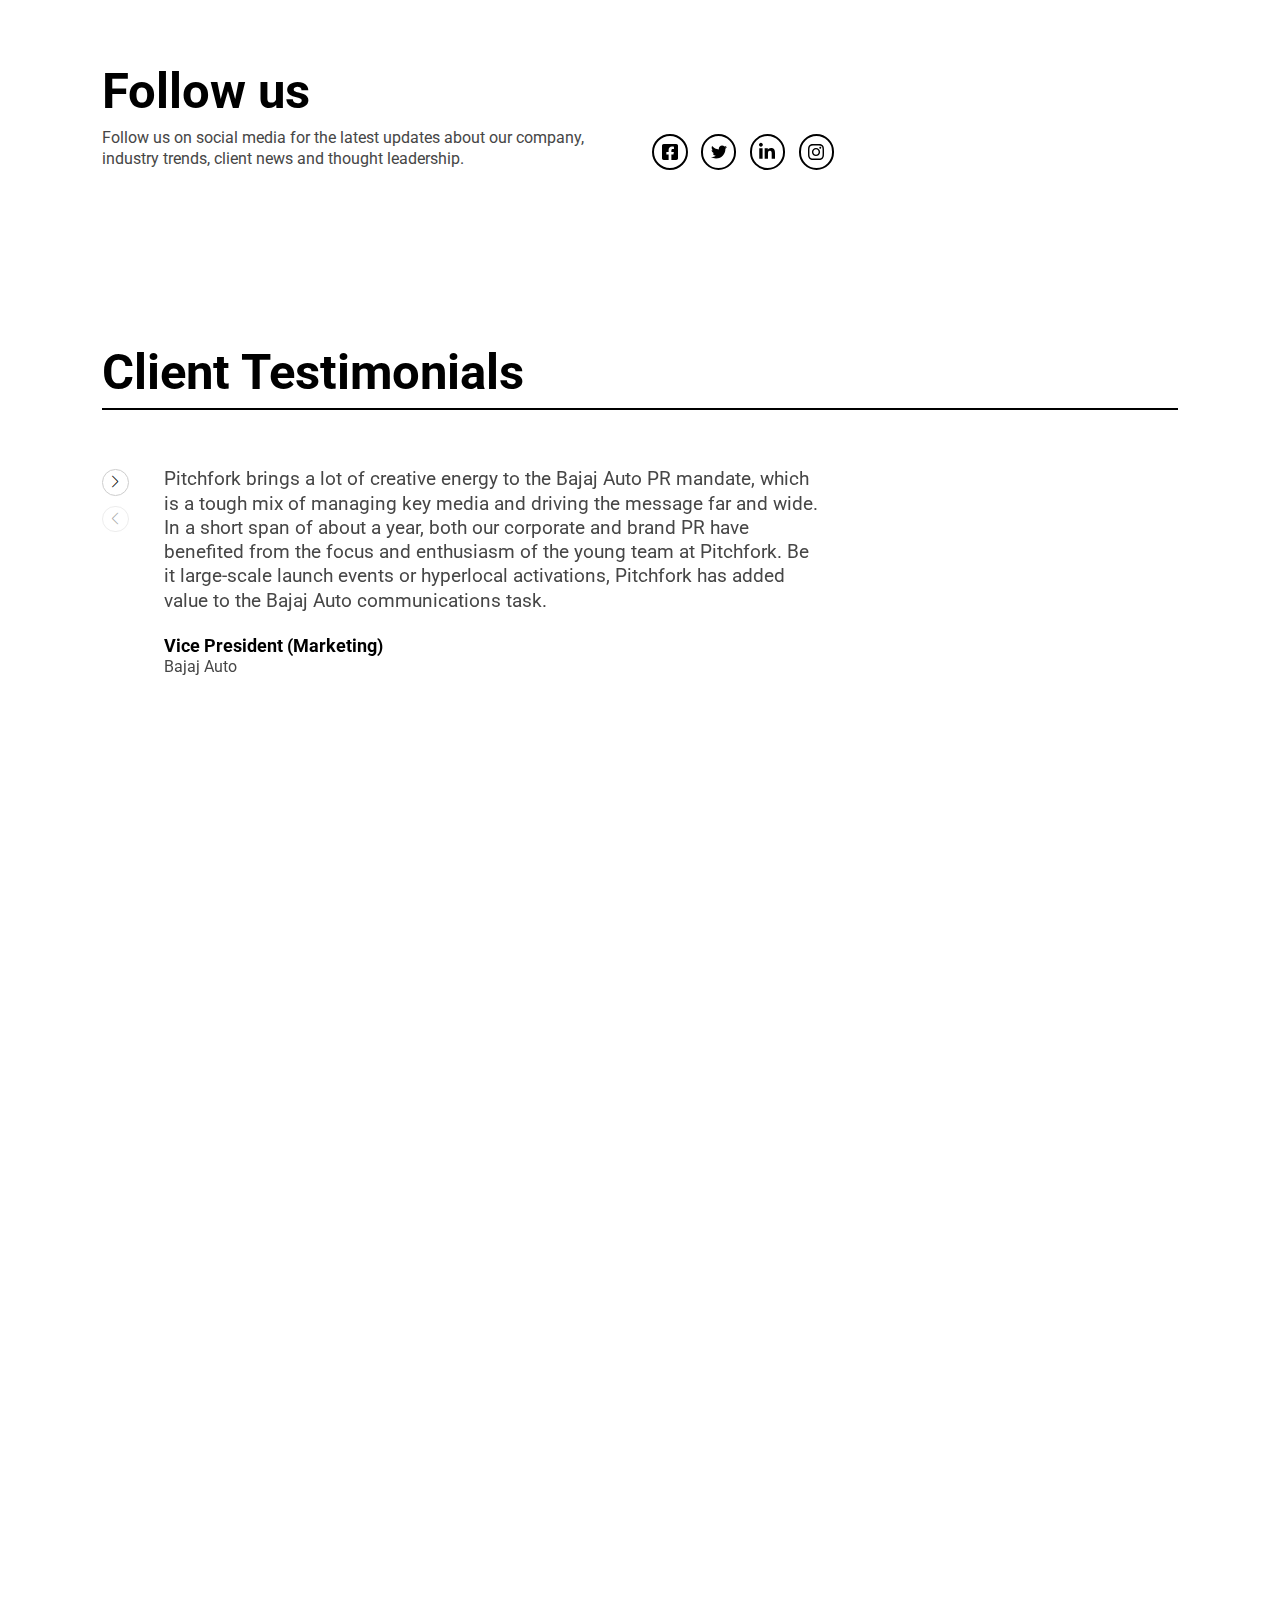
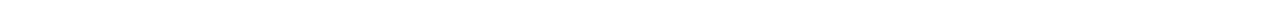
==== commit 6bd64b3b: "All" ====
--- a/index.html
+++ b/index.html
@@ -32,7 +32,7 @@
     <header class="pp-header">
         <div class="container-fluid">
             <div class="row align-items-center">
-                <div class="col-xxl-3 col-lg-2 col-4">
+                <div class="col-xxl-3 col-lg-2 col-md-3 col-4">
                     <div class="pp-header-logo">
                         <a href="#">
                             <img src="./assets/images/logo/pitchfork-logo.png" loading="lazy" width="109" height="38" alt="Pitchfork Partners">
@@ -40,7 +40,7 @@
                         </a>
                     </div>
                 </div>
-                <div class="col-xxl-9 col-lg-10 col-8">
+                <div class="col-xxl-9 col-lg-10 col-md-9 col-8">
                     <nav class="navbar navbar-expand-xl justify-content-end p-0">
                         <div class="navbar-menu d-none d-xl-block">
                             <ul class="navbar-nav ms-auto">
@@ -65,11 +65,9 @@
                             </ul>
                         </div>
                         <div class="pp-header-search d-none d-xl-block">
-                            <a href="#">
-                                <svg class="me-1" enable-background="new 0 0 14 14"height=14px version=1.1 viewBox="0 0 14 14"width=14px x=0px xml:space=preserve xmlns=http://www.w3.org/2000/svg xmlns:xlink=http://www.w3.org/1999/xlink y=0px><g><path d="M12,13c-0.266,0-0.523-0.109-0.703-0.297l-2.68-2.672C7.703,10.664,6.609,11,5.5,11C2.461,11,0,8.539,0,5.5S2.461,0,5.5,0
-                                    S11,2.461,11,5.5c0,1.109-0.336,2.203-0.969,3.117l2.68,2.68C12.891,11.477,13,11.734,13,12C13,12.547,12.547,13,12,13z M5.5,2
-                                    C3.57,2,2,3.57,2,5.5S3.57,9,5.5,9S9,7.43,9,5.5S7.43,2,5.5,2z"></path></g></svg> Search
-                            </a>
+                            <svg class="me-1" enable-background="new 0 0 14 14"height=14px version=1.1 viewBox="0 0 14 14"width=14px x=0px xml:space=preserve xmlns=http://www.w3.org/2000/svg xmlns:xlink=http://www.w3.org/1999/xlink y=0px><g><path d="M12,13c-0.266,0-0.523-0.109-0.703-0.297l-2.68-2.672C7.703,10.664,6.609,11,5.5,11C2.461,11,0,8.539,0,5.5S2.461,0,5.5,0
+                                S11,2.461,11,5.5c0,1.109-0.336,2.203-0.969,3.117l2.68,2.68C12.891,11.477,13,11.734,13,12C13,12.547,12.547,13,12,13z M5.5,2
+                                C3.57,2,2,3.57,2,5.5S3.57,9,5.5,9S9,7.43,9,5.5S7.43,2,5.5,2z"></path></g></svg> Search
                         </div>
                         <div class="pp-header-menu" data-bs-toggle="offcanvas" data-bs-target="#pp-sidemenu" aria-controls="pp-sidemenu">
                             <svg enable-background="new 0 0 40 40"height=40px version=1.1 viewBox="0 0 40 40"width=40px x=0px xml:space=preserve y=0px><circle cx=20 cy=20 r=19.5 fill=none stroke-miterlimit=10></circle><circle cx=20 cy=20 r=3.5></circle></svg>
@@ -117,35 +115,35 @@
             <h5 class="text-white mb-3">Follow us</h5>
             <ul class="social-share-inline">
                 <li>
-                    <a href="#">
+                    <a href="https://www.facebook.com/pitchforkpartners" target="_blank" title="Facebook">
                         <svg width="35" height="40" viewBox="0 0 35 40" fill="none" xmlns="http://www.w3.org/2000/svg">
                             <g>
                             <path d="M31.25 2.5H3.75C2.75544 2.5 1.80161 2.89509 1.09835 3.59835C0.395088 4.30161 0 5.25544 0 6.25L0 33.75C0 34.7446 0.395088 35.6984 1.09835 36.4017C1.80161 37.1049 2.75544 37.5 3.75 37.5H14.4727V25.6008H9.55078V20H14.4727V15.7313C14.4727 10.8758 17.3633 8.19375 21.7906 8.19375C23.9109 8.19375 26.1281 8.57188 26.1281 8.57188V13.3375H23.6852C21.2781 13.3375 20.5273 14.8312 20.5273 16.3633V20H25.9008L25.0414 25.6008H20.5273V37.5H31.25C32.2446 37.5 33.1984 37.1049 33.9017 36.4017C34.6049 35.6984 35 34.7446 35 33.75V6.25C35 5.25544 34.6049 4.30161 33.9017 3.59835C33.1984 2.89509 32.2446 2.5 31.25 2.5Z" fill="black"/>
                             </g>
-                        </svg>                            
+                        </svg>
                     </a>
                 </li>
                 <li>
-                    <a href="#">
+                    <a href="https://twitter.com/PitchforkLLP" target="_blank" title="Twitter">
                         <svg width="40" height="40" viewBox="0 0 40 40" fill="none" xmlns="http://www.w3.org/2000/svg">
-                            <path d="M35.8883 11.8528C35.9137 12.2081 35.9137 12.5635 35.9137 12.9188C35.9137 23.7563 27.665 36.2436 12.5888 36.2436C7.94414 36.2436 3.62945 34.8984 0 32.5635C0.659922 32.6395 1.29437 32.6649 1.97969 32.6649C5.81211 32.6649 9.34008 31.3706 12.1573 29.1624C8.55328 29.0863 5.53297 26.7259 4.49234 23.4771C5 23.5532 5.50758 23.604 6.04062 23.604C6.77664 23.604 7.51273 23.5024 8.19797 23.3249C4.44164 22.5634 1.6243 19.2639 1.6243 15.2792V15.1777C2.71563 15.7868 3.98477 16.1675 5.32984 16.2182C3.12172 14.7461 1.67508 12.2335 1.67508 9.3908C1.67508 7.86799 2.08109 6.47205 2.7918 5.25377C6.82734 10.2284 12.8934 13.4771 19.6953 13.8324C19.5684 13.2233 19.4923 12.5888 19.4923 11.9543C19.4923 7.4365 23.1471 3.75635 27.6902 3.75635C30.0506 3.75635 32.1826 4.74619 33.6801 6.34518C35.5328 5.98986 37.3095 5.30455 38.8831 4.36549C38.2739 6.26908 36.9795 7.86807 35.2791 8.88322C36.9288 8.70564 38.5278 8.24869 39.9998 7.61424C38.8833 9.23853 37.4873 10.6852 35.8883 11.8528Z" fill="black"/>
-                        </svg>                            
+                            <path d="M35.8883 11.8528C35.9137 12.2081 35.9137 12.5635 35.9137 12.9188C35.9137 23.7563 27.665 36.2436 12.5888 36.2436C7.94414 36.2436 3.62945 34.8984 0 32.5635C0.659922 32.6395 1.29437 32.6649 1.97969 32.6649C5.81211 32.6649 9.34008 31.3706 12.1573 29.1624C8.55328 29.0863 5.53297 26.7259 4.49234 23.4771C5 23.5532 5.50758 23.604 6.04062 23.604C6.77664 23.604 7.51273 23.5024 8.19797 23.3249C4.44164 22.5634 1.6243 19.2639 1.6243 15.2792V15.1777C2.71563 15.7868 3.98477 16.1675 5.32984 16.2182C3.12172 14.7461 1.67508 12.2335 1.67508 9.3908C1.67508 7.86799 2.08109 6.47205 2.7918 5.25377C6.82734 10.2284 12.8934 13.4771 19.6953 13.8324C19.5684 13.2233 19.4923 12.5888 19.4923 11.9543C19.4923 7.4365 23.1471 3.75635 27.6902 3.75635C30.0506 3.75635 32.1826 4.74619 33.6801 6.34518C35.5328 5.98986 37.3095 5.30455 38.8831 4.36549C38.2739 6.26908 36.9795 7.86807 35.2791 8.88322C36.9288 8.70564 38.5278 8.24869 39.9998 7.61424C38.8833 9.23853 37.4873 10.6852 35.8883 11.8528Z" fill="white"/>
+                        </svg>
                     </a>
                 </li>
                 <li>
-                    <a href="#">
+                    <a href="https://www.linkedin.com/company/pitchfork-partners" target="_blank" title="Linked In">
                         <svg width="35" height="40" viewBox="0 0 35 40" fill="none" xmlns="http://www.w3.org/2000/svg">
-                            <path d="M7.83437 35.0002H0.578125V11.633H7.83437V35.0002ZM4.20234 8.44551C1.88203 8.44551 0 6.52363 0 4.20332C1.66078e-08 3.08879 0.442746 2.01991 1.23084 1.23181C2.01893 0.443722 3.08781 0.000976562 4.20234 0.000976562C5.31687 0.000976562 6.38576 0.443722 7.17385 1.23181C7.96194 2.01991 8.40469 3.08879 8.40469 4.20332C8.40469 6.52363 6.52188 8.44551 4.20234 8.44551ZM34.9922 35.0002H27.7516V23.6252C27.7516 20.9143 27.6969 17.4377 23.9789 17.4377C20.2062 17.4377 19.6281 20.383 19.6281 23.4299V35.0002H12.3797V11.633H19.3391V14.8205H19.4406C20.4094 12.9846 22.7758 11.0471 26.3063 11.0471C33.65 11.0471 35 15.883 35 22.1643V35.0002H34.9922Z" fill="black"/>
-                        </svg>                            
+                            <path d="M7.83437 35.0002H0.578125V11.633H7.83437V35.0002ZM4.20234 8.44551C1.88203 8.44551 0 6.52363 0 4.20332C1.66078e-08 3.08879 0.442746 2.01991 1.23084 1.23181C2.01893 0.443722 3.08781 0.000976562 4.20234 0.000976562C5.31687 0.000976562 6.38576 0.443722 7.17385 1.23181C7.96194 2.01991 8.40469 3.08879 8.40469 4.20332C8.40469 6.52363 6.52188 8.44551 4.20234 8.44551ZM34.9922 35.0002H27.7516V23.6252C27.7516 20.9143 27.6969 17.4377 23.9789 17.4377C20.2062 17.4377 19.6281 20.383 19.6281 23.4299V35.0002H12.3797V11.633H19.3391V14.8205H19.4406C20.4094 12.9846 22.7758 11.0471 26.3063 11.0471C33.65 11.0471 35 15.883 35 22.1643V35.0002H34.9922Z" fill="white"/>
+                        </svg>
                     </a>
                 </li>
                 <li>
-                    <a href="#">
+                    <a href="https://www.instagram.com/pitchforkpartners/" target="_blank" title="Instagram">
                         <svg width="35" height="40" viewBox="0 0 35 40" fill="none" xmlns="http://www.w3.org/2000/svg">
                             <g>
-                            <path d="M17.5078 11.0156C12.5391 11.0156 8.53125 15.0234 8.53125 19.9922C8.53125 24.9609 12.5391 28.9687 17.5078 28.9687C22.4766 28.9687 26.4844 24.9609 26.4844 19.9922C26.4844 15.0234 22.4766 11.0156 17.5078 11.0156ZM17.5078 25.8281C14.2969 25.8281 11.6719 23.2109 11.6719 19.9922C11.6719 16.7734 14.2891 14.1562 17.5078 14.1562C20.7266 14.1562 23.3438 16.7734 23.3438 19.9922C23.3438 23.2109 20.7188 25.8281 17.5078 25.8281ZM28.9453 10.6484C28.9453 11.8125 28.0078 12.7422 26.8516 12.7422C25.6875 12.7422 24.7578 11.8047 24.7578 10.6484C24.7578 9.49219 25.6953 8.55469 26.8516 8.55469C28.0078 8.55469 28.9453 9.49219 28.9453 10.6484ZM34.8906 12.7734C34.7578 9.96875 34.1172 7.48437 32.0625 5.4375C30.0156 3.39062 27.5313 2.75 24.7266 2.60937C21.8359 2.44531 13.1719 2.44531 10.2813 2.60937C7.48438 2.74219 5 3.38281 2.94531 5.42969C0.890625 7.47656 0.257812 9.96094 0.117187 12.7656C-0.046875 15.6562 -0.046875 24.3203 0.117187 27.2109C0.25 30.0156 0.890625 32.5 2.94531 34.5469C5 36.5938 7.47656 37.2344 10.2813 37.375C13.1719 37.5391 21.8359 37.5391 24.7266 37.375C27.5313 37.2422 30.0156 36.6016 32.0625 34.5469C34.1094 32.5 34.75 30.0156 34.8906 27.2109C35.0547 24.3203 35.0547 15.6641 34.8906 12.7734ZM31.1562 30.3125C30.5469 31.8437 29.3672 33.0234 27.8281 33.6406C25.5234 34.5547 20.0547 34.3437 17.5078 34.3437C14.9609 34.3437 9.48437 34.5469 7.1875 33.6406C5.65625 33.0312 4.47656 31.8516 3.85938 30.3125C2.94531 28.0078 3.15625 22.5391 3.15625 19.9922C3.15625 17.4453 2.95313 11.9687 3.85938 9.67187C4.46875 8.14062 5.64844 6.96094 7.1875 6.34375C9.49219 5.42969 14.9609 5.64062 17.5078 5.64062C20.0547 5.64062 25.5313 5.4375 27.8281 6.34375C29.3594 6.95312 30.5391 8.13281 31.1562 9.67187C32.0703 11.9766 31.8594 17.4453 31.8594 19.9922C31.8594 22.5391 32.0703 28.0156 31.1562 30.3125Z" fill="black"/>
+                            <path d="M17.5078 11.0156C12.5391 11.0156 8.53125 15.0234 8.53125 19.9922C8.53125 24.9609 12.5391 28.9687 17.5078 28.9687C22.4766 28.9687 26.4844 24.9609 26.4844 19.9922C26.4844 15.0234 22.4766 11.0156 17.5078 11.0156ZM17.5078 25.8281C14.2969 25.8281 11.6719 23.2109 11.6719 19.9922C11.6719 16.7734 14.2891 14.1562 17.5078 14.1562C20.7266 14.1562 23.3438 16.7734 23.3438 19.9922C23.3438 23.2109 20.7188 25.8281 17.5078 25.8281ZM28.9453 10.6484C28.9453 11.8125 28.0078 12.7422 26.8516 12.7422C25.6875 12.7422 24.7578 11.8047 24.7578 10.6484C24.7578 9.49219 25.6953 8.55469 26.8516 8.55469C28.0078 8.55469 28.9453 9.49219 28.9453 10.6484ZM34.8906 12.7734C34.7578 9.96875 34.1172 7.48437 32.0625 5.4375C30.0156 3.39062 27.5313 2.75 24.7266 2.60937C21.8359 2.44531 13.1719 2.44531 10.2813 2.60937C7.48438 2.74219 5 3.38281 2.94531 5.42969C0.890625 7.47656 0.257812 9.96094 0.117187 12.7656C-0.046875 15.6562 -0.046875 24.3203 0.117187 27.2109C0.25 30.0156 0.890625 32.5 2.94531 34.5469C5 36.5938 7.47656 37.2344 10.2813 37.375C13.1719 37.5391 21.8359 37.5391 24.7266 37.375C27.5313 37.2422 30.0156 36.6016 32.0625 34.5469C34.1094 32.5 34.75 30.0156 34.8906 27.2109C35.0547 24.3203 35.0547 15.6641 34.8906 12.7734ZM31.1562 30.3125C30.5469 31.8437 29.3672 33.0234 27.8281 33.6406C25.5234 34.5547 20.0547 34.3437 17.5078 34.3437C14.9609 34.3437 9.48437 34.5469 7.1875 33.6406C5.65625 33.0312 4.47656 31.8516 3.85938 30.3125C2.94531 28.0078 3.15625 22.5391 3.15625 19.9922C3.15625 17.4453 2.95313 11.9687 3.85938 9.67187C4.46875 8.14062 5.64844 6.96094 7.1875 6.34375C9.49219 5.42969 14.9609 5.64062 17.5078 5.64062C20.0547 5.64062 25.5313 5.4375 27.8281 6.34375C29.3594 6.95312 30.5391 8.13281 31.1562 9.67187C32.0703 11.9766 31.8594 17.4453 31.8594 19.9922C31.8594 22.5391 32.0703 28.0156 31.1562 30.3125Z" fill="white"/>
                             </g>
-                        </svg>                            
+                        </svg>
                     </a>
                 </li>
             </ul>
@@ -266,7 +264,7 @@
         <!-- Our Process Block -->
 
         <!-- Newsletter Block -->
-        <section class="pp-newsletter section-top-spacing">
+        <section class="pp-newsletter">
             <div class="container">
                 <div class="qodef-row-background-text-holder">
                     <div class="qodef-row-background-text-wrapper-inner">
@@ -447,7 +445,7 @@
         <!-- What We Do Block -->
 
         <!-- Company Stats Block -->
-        <section class="pp-company-stats section-top-spacing section-bottom-spacing">
+        <section class="pp-company-stats section-top-spacing">
             <div class="container">
                 <div class="pp-company-stats-holder" data-aos="fade-up">
                     <div class="pp-company-stats-item">
@@ -594,8 +592,8 @@
                                 <img src="./assets/images/team/sunil-gautam.jpg" width="210" height="210" loading="lazy" alt="Sunil Gautam">
                             </div>
                             <div class="pp-team-text">
-                                <p class="mb-0">Serial entrepreneur, strategic communications veteran</p>
-                                <h4>Sunil Gautam</h4>
+                                <p class="mb-2">Serial entrepreneur, strategic communications veteran</p>
+                                <h4 class="mb-0">Sunil Gautam</h4>
                             </div>
                         </div>
                     </div>
@@ -605,8 +603,8 @@
                                 <img src="./assets/images/team/jaideep-shergill.jpg" width="210" height="210" loading="lazy" alt="Jaideep Shergill">
                             </div>
                             <div class="pp-team-text">
-                                <p class="mb-0">Strategic communications veteran, multi-market expert</p>
-                                <h4>Jaideep Shergill</h4>
+                                <p class="mb-2">Strategic communications veteran, multi-market expert</p>
+                                <h4 class="mb-0">Jaideep Shergill</h4>
                             </div>
                         </div>
                     </div>
@@ -616,8 +614,8 @@
                                 <img src="./assets/images/team/pankaj-desai.jpg" width="210" height="210" loading="lazy" alt="Pannkajj D Desai">
                             </div>
                             <div class="pp-team-text">
-                                <p class="mb-0">Business Leadership and Branding Expert</p>
-                                <h4>Pannkajj D Desai</h4>
+                                <p class="mb-2">Business Leadership and Branding Expert</p>
+                                <h4 class="mb-0">Pannkajj D Desai</h4>
                             </div>
                         </div>
                     </div>
@@ -627,8 +625,8 @@
                                 <img src="./assets/images/team/ashraf-engineer.jpg" width="210" height="210" loading="lazy" alt="Ashraf Engineer">
                             </div>
                             <div class="pp-team-text">
-                                <p class="mb-0">Strategic marketing and communications expert, insights veteran</p>
-                                <h4>Ashraf Engineer</h4>
+                                <p class="mb-2">Strategic marketing and communications expert, insights veteran</p>
+                                <h4 class="mb-0">Ashraf Engineer</h4>
                             </div>
                         </div>
                     </div>
@@ -638,8 +636,8 @@
                                 <img src="./assets/images/team/daylon.jpg" width="210" height="210" loading="lazy" alt="Daylon D'cruz">
                             </div>
                             <div class="pp-team-text">
-                                <p class="mb-0">Corporate communication strategist, PR and Media Relations Expert</p>
-                                <h4>Daylon D'cruz</h4>
+                                <p class="mb-2">Corporate communication strategist, PR and Media Relations Expert</p>
+                                <h4 class="mb-0">Daylon D'cruz</h4>
                             </div>
                         </div>
                     </div>
@@ -649,8 +647,8 @@
                                 <img src="./assets/images/team/dhara-rajput.jpg" width="210" height="210" loading="lazy" alt="Dhara Rajput">
                             </div>
                             <div class="pp-team-text">
-                                <p class="mb-0">Corporate communication strategist, Public relations expert</p>
-                                <h4>Dhara Rajput</h4>
+                                <p class="mb-2">Corporate communication strategist, Public relations expert</p>
+                                <h4 class="mb-0">Dhara Rajput</h4>
                             </div>
                         </div>
                     </div>
@@ -660,8 +658,8 @@
                                 <img src="./assets/images/team/rohidas-ugalmugale.png" width="210" height="210" loading="lazy" alt="Rohidas Ugalmugale">
                             </div>
                             <div class="pp-team-text">
-                                <p class="mb-0">Finance and operations specialist</p>
-                                <h4>Rohidas Ugalmugale</h4>
+                                <p class="mb-2">Finance and operations specialist</p>
+                                <h4 class="mb-0">Rohidas Ugalmugale</h4>
                             </div>
                         </div>
                     </div>
@@ -671,8 +669,8 @@
                                 <img src="./assets/images/team/hemani-vadgama.png" width="210" height="210" loading="lazy" alt="Hemani Vadgama">
                             </div>
                             <div class="pp-team-text">
-                                <p class="mb-0">Consumer Communications Expert</p>
-                                <h4>Hemani Vadgama</h4>
+                                <p class="mb-2">Consumer Communications Expert</p>
+                                <h4 class="mb-0">Hemani Vadgama</h4>
                             </div>
                         </div>
                     </div>
@@ -682,8 +680,8 @@
                                 <img src="./assets/images/team/kishor-barua.jpg" width="210" height="210" loading="lazy" alt="Kishor Barua">
                             </div>
                             <div class="pp-team-text">
-                                <p class="mb-0">Communications strategist, PR, and media relations expert</p>
-                                <h4>Kishor Barua</h4>
+                                <p class="mb-2">Communications strategist, PR, and media relations expert</p>
+                                <h4 class="mb-0">Kishor Barua</h4>
                             </div>
                         </div>
                     </div>
@@ -693,8 +691,8 @@
                                 <img src="./assets/images/team/mukesh-tharali.jpg" width="210" height="210" loading="lazy" alt="Mukesh Tharali">
                             </div>
                             <div class="pp-team-text">
-                                <p class="mb-0">People Champion</p>
-                                <h4>Mukesh Tharali</h4>
+                                <p class="mb-2">People Champion</p>
+                                <h4 class="mb-0">Mukesh Tharali</h4>
                             </div>
                         </div>
                     </div>
@@ -724,13 +722,13 @@
         <!-- Instagram Block -->
 
         <!-- Map Block -->
-        <section class="section-top-spacing section-bottom-spacing">
+        <section class="section-top-spacing">
             <div class="container">
                 <div class="map ratio ratio-16x9">
-                    <iframe src="https://www.google.com/maps/embed?pb=!1m18!1m12!1m3!1d3772.511394933269!2d72.8220116748848!3d18.997174182191248!2m3!1f0!2f0!3f0!3m2!1i1024!2i768!4f13.1!3m3!1m2!1s0x3be7ce8da925ec01%3A0x5be9ad8f5cf4777a!2sPitchfork%20Partners%20Strategic%20Consulting!5e0!3m2!1sen!2sin!4v1684844049002!5m2!1sen!2sin" width="600" height="450" style="border:0;" allowfullscreen="" loading="lazy" referrerpolicy="no-referrer-when-downgrade"></iframe>
-                </div>
-
-                <div class="row section-top-spacing align-items-end">
+                    <iframe title="Google Map" src="https://www.google.com/maps/embed?pb=!1m18!1m12!1m3!1d3772.511394933269!2d72.8220116748848!3d18.997174182191248!2m3!1f0!2f0!3f0!3m2!1i1024!2i768!4f13.1!3m3!1m2!1s0x3be7ce8da925ec01%3A0x5be9ad8f5cf4777a!2sPitchfork%20Partners%20Strategic%20Consulting!5e0!3m2!1sen!2sin!4v1684844049002!5m2!1sen!2sin" width="600" height="450" style="border:0;" allowfullscreen="" loading="lazy" referrerpolicy="no-referrer-when-downgrade"></iframe>
+                </div>
+
+                <div class="row section-top-spacing align-items-end pb-5">
                     <div class="col-md-6">
                         <h2>Follow us</h2>
                         <p class="mb-0">Follow us on social media for the latest updates about our company, industry trends, client news and thought leadership.</p>
@@ -738,16 +736,36 @@
                     <div class="col-md-6">
                         <ul class="pp-social-share mt-4 mt-md-0">
                             <li>
-                                <a href="#"><img src="./assets/images/social-icons/facebook-square.svg" width="18" height="21" loading="lazy" alt="Facebook"></a>
-                            </li>
-                            <li>
-                                <a href="#"><img src="./assets/images/social-icons/twitter.svg" width="18" height="18" loading="lazy" alt="Twitter"></a>
-                            </li>
-                            <li>
-                                <a href="#"><img src="./assets/images/social-icons/linkedin-in.svg" width="18" height="21" loading="lazy" alt="Linkedin In"></a>
-                            </li>
-                            <li>
-                                <a href="#"><img src="./assets/images/social-icons/instagram.svg" width="18" height="21" loading="lazy" alt="Instagram"></a>
+                                <a href="https://www.facebook.com/pitchforkpartners" target="_blank" title="Facebook">
+                                    <svg width="35" height="40" viewBox="0 0 35 40" fill="none" xmlns="http://www.w3.org/2000/svg">
+                                        <g>
+                                        <path d="M31.25 2.5H3.75C2.75544 2.5 1.80161 2.89509 1.09835 3.59835C0.395088 4.30161 0 5.25544 0 6.25L0 33.75C0 34.7446 0.395088 35.6984 1.09835 36.4017C1.80161 37.1049 2.75544 37.5 3.75 37.5H14.4727V25.6008H9.55078V20H14.4727V15.7313C14.4727 10.8758 17.3633 8.19375 21.7906 8.19375C23.9109 8.19375 26.1281 8.57188 26.1281 8.57188V13.3375H23.6852C21.2781 13.3375 20.5273 14.8312 20.5273 16.3633V20H25.9008L25.0414 25.6008H20.5273V37.5H31.25C32.2446 37.5 33.1984 37.1049 33.9017 36.4017C34.6049 35.6984 35 34.7446 35 33.75V6.25C35 5.25544 34.6049 4.30161 33.9017 3.59835C33.1984 2.89509 32.2446 2.5 31.25 2.5Z" fill="black"/>
+                                        </g>
+                                    </svg>
+                                </a>
+                            </li>
+                            <li>
+                                <a href="https://twitter.com/PitchforkLLP" target="_blank" title="Twitter">
+                                    <svg width="40" height="40" viewBox="0 0 40 40" fill="none" xmlns="http://www.w3.org/2000/svg">
+                                        <path d="M35.8883 11.8528C35.9137 12.2081 35.9137 12.5635 35.9137 12.9188C35.9137 23.7563 27.665 36.2436 12.5888 36.2436C7.94414 36.2436 3.62945 34.8984 0 32.5635C0.659922 32.6395 1.29437 32.6649 1.97969 32.6649C5.81211 32.6649 9.34008 31.3706 12.1573 29.1624C8.55328 29.0863 5.53297 26.7259 4.49234 23.4771C5 23.5532 5.50758 23.604 6.04062 23.604C6.77664 23.604 7.51273 23.5024 8.19797 23.3249C4.44164 22.5634 1.6243 19.2639 1.6243 15.2792V15.1777C2.71563 15.7868 3.98477 16.1675 5.32984 16.2182C3.12172 14.7461 1.67508 12.2335 1.67508 9.3908C1.67508 7.86799 2.08109 6.47205 2.7918 5.25377C6.82734 10.2284 12.8934 13.4771 19.6953 13.8324C19.5684 13.2233 19.4923 12.5888 19.4923 11.9543C19.4923 7.4365 23.1471 3.75635 27.6902 3.75635C30.0506 3.75635 32.1826 4.74619 33.6801 6.34518C35.5328 5.98986 37.3095 5.30455 38.8831 4.36549C38.2739 6.26908 36.9795 7.86807 35.2791 8.88322C36.9288 8.70564 38.5278 8.24869 39.9998 7.61424C38.8833 9.23853 37.4873 10.6852 35.8883 11.8528Z" fill="black"/>
+                                    </svg>
+                                </a>
+                            </li>
+                            <li>
+                                <a href="https://www.linkedin.com/company/pitchfork-partners" target="_blank" title="Linked In">
+                                    <svg width="35" height="40" viewBox="0 0 35 40" fill="none" xmlns="http://www.w3.org/2000/svg">
+                                        <path d="M7.83437 35.0002H0.578125V11.633H7.83437V35.0002ZM4.20234 8.44551C1.88203 8.44551 0 6.52363 0 4.20332C1.66078e-08 3.08879 0.442746 2.01991 1.23084 1.23181C2.01893 0.443722 3.08781 0.000976562 4.20234 0.000976562C5.31687 0.000976562 6.38576 0.443722 7.17385 1.23181C7.96194 2.01991 8.40469 3.08879 8.40469 4.20332C8.40469 6.52363 6.52188 8.44551 4.20234 8.44551ZM34.9922 35.0002H27.7516V23.6252C27.7516 20.9143 27.6969 17.4377 23.9789 17.4377C20.2062 17.4377 19.6281 20.383 19.6281 23.4299V35.0002H12.3797V11.633H19.3391V14.8205H19.4406C20.4094 12.9846 22.7758 11.0471 26.3063 11.0471C33.65 11.0471 35 15.883 35 22.1643V35.0002H34.9922Z" fill="black"/>
+                                    </svg>
+                                </a>
+                            </li>
+                            <li>
+                                <a href="https://www.instagram.com/pitchforkpartners/" target="_blank" title="Instagram">
+                                    <svg width="35" height="40" viewBox="0 0 35 40" fill="none" xmlns="http://www.w3.org/2000/svg">
+                                        <g>
+                                        <path d="M17.5078 11.0156C12.5391 11.0156 8.53125 15.0234 8.53125 19.9922C8.53125 24.9609 12.5391 28.9687 17.5078 28.9687C22.4766 28.9687 26.4844 24.9609 26.4844 19.9922C26.4844 15.0234 22.4766 11.0156 17.5078 11.0156ZM17.5078 25.8281C14.2969 25.8281 11.6719 23.2109 11.6719 19.9922C11.6719 16.7734 14.2891 14.1562 17.5078 14.1562C20.7266 14.1562 23.3438 16.7734 23.3438 19.9922C23.3438 23.2109 20.7188 25.8281 17.5078 25.8281ZM28.9453 10.6484C28.9453 11.8125 28.0078 12.7422 26.8516 12.7422C25.6875 12.7422 24.7578 11.8047 24.7578 10.6484C24.7578 9.49219 25.6953 8.55469 26.8516 8.55469C28.0078 8.55469 28.9453 9.49219 28.9453 10.6484ZM34.8906 12.7734C34.7578 9.96875 34.1172 7.48437 32.0625 5.4375C30.0156 3.39062 27.5313 2.75 24.7266 2.60937C21.8359 2.44531 13.1719 2.44531 10.2813 2.60937C7.48438 2.74219 5 3.38281 2.94531 5.42969C0.890625 7.47656 0.257812 9.96094 0.117187 12.7656C-0.046875 15.6562 -0.046875 24.3203 0.117187 27.2109C0.25 30.0156 0.890625 32.5 2.94531 34.5469C5 36.5938 7.47656 37.2344 10.2813 37.375C13.1719 37.5391 21.8359 37.5391 24.7266 37.375C27.5313 37.2422 30.0156 36.6016 32.0625 34.5469C34.1094 32.5 34.75 30.0156 34.8906 27.2109C35.0547 24.3203 35.0547 15.6641 34.8906 12.7734ZM31.1562 30.3125C30.5469 31.8437 29.3672 33.0234 27.8281 33.6406C25.5234 34.5547 20.0547 34.3437 17.5078 34.3437C14.9609 34.3437 9.48437 34.5469 7.1875 33.6406C5.65625 33.0312 4.47656 31.8516 3.85938 30.3125C2.94531 28.0078 3.15625 22.5391 3.15625 19.9922C3.15625 17.4453 2.95313 11.9687 3.85938 9.67187C4.46875 8.14062 5.64844 6.96094 7.1875 6.34375C9.49219 5.42969 14.9609 5.64062 17.5078 5.64062C20.0547 5.64062 25.5313 5.4375 27.8281 6.34375C29.3594 6.95312 30.5391 8.13281 31.1562 9.67187C32.0703 11.9766 31.8594 17.4453 31.8594 19.9922C31.8594 22.5391 32.0703 28.0156 31.1562 30.3125Z" fill="black"/>
+                                        </g>
+                                    </svg>
+                                </a>
                             </li>
                         </ul>
                     </div>
@@ -898,35 +916,35 @@
 
                         <ul class="social-share-inline">
                             <li>
-                                <a href="#">
+                                <a href="https://www.facebook.com/pitchforkpartners" target="_blank" title="Facebook">
                                     <svg width="35" height="40" viewBox="0 0 35 40" fill="none" xmlns="http://www.w3.org/2000/svg">
                                         <g>
                                         <path d="M31.25 2.5H3.75C2.75544 2.5 1.80161 2.89509 1.09835 3.59835C0.395088 4.30161 0 5.25544 0 6.25L0 33.75C0 34.7446 0.395088 35.6984 1.09835 36.4017C1.80161 37.1049 2.75544 37.5 3.75 37.5H14.4727V25.6008H9.55078V20H14.4727V15.7313C14.4727 10.8758 17.3633 8.19375 21.7906 8.19375C23.9109 8.19375 26.1281 8.57188 26.1281 8.57188V13.3375H23.6852C21.2781 13.3375 20.5273 14.8312 20.5273 16.3633V20H25.9008L25.0414 25.6008H20.5273V37.5H31.25C32.2446 37.5 33.1984 37.1049 33.9017 36.4017C34.6049 35.6984 35 34.7446 35 33.75V6.25C35 5.25544 34.6049 4.30161 33.9017 3.59835C33.1984 2.89509 32.2446 2.5 31.25 2.5Z" fill="black"/>
                                         </g>
-                                    </svg>                                        
+                                    </svg>
                                 </a>
                             </li>
                             <li>
-                                <a href="#">
+                                <a href="https://twitter.com/PitchforkLLP" target="_blank" title="Twitter">
                                     <svg width="40" height="40" viewBox="0 0 40 40" fill="none" xmlns="http://www.w3.org/2000/svg">
                                         <path d="M35.8883 11.8528C35.9137 12.2081 35.9137 12.5635 35.9137 12.9188C35.9137 23.7563 27.665 36.2436 12.5888 36.2436C7.94414 36.2436 3.62945 34.8984 0 32.5635C0.659922 32.6395 1.29437 32.6649 1.97969 32.6649C5.81211 32.6649 9.34008 31.3706 12.1573 29.1624C8.55328 29.0863 5.53297 26.7259 4.49234 23.4771C5 23.5532 5.50758 23.604 6.04062 23.604C6.77664 23.604 7.51273 23.5024 8.19797 23.3249C4.44164 22.5634 1.6243 19.2639 1.6243 15.2792V15.1777C2.71563 15.7868 3.98477 16.1675 5.32984 16.2182C3.12172 14.7461 1.67508 12.2335 1.67508 9.3908C1.67508 7.86799 2.08109 6.47205 2.7918 5.25377C6.82734 10.2284 12.8934 13.4771 19.6953 13.8324C19.5684 13.2233 19.4923 12.5888 19.4923 11.9543C19.4923 7.4365 23.1471 3.75635 27.6902 3.75635C30.0506 3.75635 32.1826 4.74619 33.6801 6.34518C35.5328 5.98986 37.3095 5.30455 38.8831 4.36549C38.2739 6.26908 36.9795 7.86807 35.2791 8.88322C36.9288 8.70564 38.5278 8.24869 39.9998 7.61424C38.8833 9.23853 37.4873 10.6852 35.8883 11.8528Z" fill="white"/>
-                                    </svg>                            
+                                    </svg>
                                 </a>
                             </li>
                             <li>
-                                <a href="#">
+                                <a href="https://www.linkedin.com/company/pitchfork-partners" target="_blank" title="Linked In">
                                     <svg width="35" height="40" viewBox="0 0 35 40" fill="none" xmlns="http://www.w3.org/2000/svg">
                                         <path d="M7.83437 35.0002H0.578125V11.633H7.83437V35.0002ZM4.20234 8.44551C1.88203 8.44551 0 6.52363 0 4.20332C1.66078e-08 3.08879 0.442746 2.01991 1.23084 1.23181C2.01893 0.443722 3.08781 0.000976562 4.20234 0.000976562C5.31687 0.000976562 6.38576 0.443722 7.17385 1.23181C7.96194 2.01991 8.40469 3.08879 8.40469 4.20332C8.40469 6.52363 6.52188 8.44551 4.20234 8.44551ZM34.9922 35.0002H27.7516V23.6252C27.7516 20.9143 27.6969 17.4377 23.9789 17.4377C20.2062 17.4377 19.6281 20.383 19.6281 23.4299V35.0002H12.3797V11.633H19.3391V14.8205H19.4406C20.4094 12.9846 22.7758 11.0471 26.3063 11.0471C33.65 11.0471 35 15.883 35 22.1643V35.0002H34.9922Z" fill="white"/>
-                                    </svg>                            
+                                    </svg>
                                 </a>
                             </li>
                             <li>
-                                <a href="#">
+                                <a href="https://www.instagram.com/pitchforkpartners/" target="_blank" title="Instagram">
                                     <svg width="35" height="40" viewBox="0 0 35 40" fill="none" xmlns="http://www.w3.org/2000/svg">
                                         <g>
                                         <path d="M17.5078 11.0156C12.5391 11.0156 8.53125 15.0234 8.53125 19.9922C8.53125 24.9609 12.5391 28.9687 17.5078 28.9687C22.4766 28.9687 26.4844 24.9609 26.4844 19.9922C26.4844 15.0234 22.4766 11.0156 17.5078 11.0156ZM17.5078 25.8281C14.2969 25.8281 11.6719 23.2109 11.6719 19.9922C11.6719 16.7734 14.2891 14.1562 17.5078 14.1562C20.7266 14.1562 23.3438 16.7734 23.3438 19.9922C23.3438 23.2109 20.7188 25.8281 17.5078 25.8281ZM28.9453 10.6484C28.9453 11.8125 28.0078 12.7422 26.8516 12.7422C25.6875 12.7422 24.7578 11.8047 24.7578 10.6484C24.7578 9.49219 25.6953 8.55469 26.8516 8.55469C28.0078 8.55469 28.9453 9.49219 28.9453 10.6484ZM34.8906 12.7734C34.7578 9.96875 34.1172 7.48437 32.0625 5.4375C30.0156 3.39062 27.5313 2.75 24.7266 2.60937C21.8359 2.44531 13.1719 2.44531 10.2813 2.60937C7.48438 2.74219 5 3.38281 2.94531 5.42969C0.890625 7.47656 0.257812 9.96094 0.117187 12.7656C-0.046875 15.6562 -0.046875 24.3203 0.117187 27.2109C0.25 30.0156 0.890625 32.5 2.94531 34.5469C5 36.5938 7.47656 37.2344 10.2813 37.375C13.1719 37.5391 21.8359 37.5391 24.7266 37.375C27.5313 37.2422 30.0156 36.6016 32.0625 34.5469C34.1094 32.5 34.75 30.0156 34.8906 27.2109C35.0547 24.3203 35.0547 15.6641 34.8906 12.7734ZM31.1562 30.3125C30.5469 31.8437 29.3672 33.0234 27.8281 33.6406C25.5234 34.5547 20.0547 34.3437 17.5078 34.3437C14.9609 34.3437 9.48437 34.5469 7.1875 33.6406C5.65625 33.0312 4.47656 31.8516 3.85938 30.3125C2.94531 28.0078 3.15625 22.5391 3.15625 19.9922C3.15625 17.4453 2.95313 11.9687 3.85938 9.67187C4.46875 8.14062 5.64844 6.96094 7.1875 6.34375C9.49219 5.42969 14.9609 5.64062 17.5078 5.64062C20.0547 5.64062 25.5313 5.4375 27.8281 6.34375C29.3594 6.95312 30.5391 8.13281 31.1562 9.67187C32.0703 11.9766 31.8594 17.4453 31.8594 19.9922C31.8594 22.5391 32.0703 28.0156 31.1562 30.3125Z" fill="white"/>
                                         </g>
-                                    </svg>                            
+                                    </svg>
                                 </a>
                             </li>
                         </ul>
--- a/assets/css/style.css
+++ b/assets/css/style.css
@@ -122,10 +122,10 @@
     font-size: 2.222rem;
 }
 .section-top-spacing {
-    margin-top: 5.556rem;
+    margin-top: 8rem;
 }
 .section-bottom-spacing {
-    padding-bottom: 5.556rem;
+    padding-bottom: 8rem;
 }
 
 .btn {
@@ -171,7 +171,7 @@
     align-items: center;
     justify-content: center;
 }
-.pp-social-share li a img {
+.pp-social-share li a svg {
     width: 1rem;
 }
 
@@ -179,6 +179,8 @@
     min-height: 100vh;
     background-color: #ffffff;
     overflow-x: hidden;
+    position: relative;
+    z-index: 2;
 }
 
 /* Header CSS */
@@ -217,7 +219,7 @@
     display: inline-block;
 }
 .fixed-header .navbar li a,
-.fixed-header .pp-header-search a {
+.fixed-header .pp-header-search {
     color: var(--black);
 }
 .navbar-menu {
@@ -233,10 +235,11 @@
 .fixed-header .navbar-menu .indicator {
     border-color: var(--black);
 }
-.pp-header-search a {
+.pp-header-search {
     font-size: 0.889rem;
     color: #ffffff;
     font-weight: 600;
+    cursor: pointer;
 }
 .pp-header-search svg {
     fill: #ffffff;
@@ -253,6 +256,7 @@
     height: 2.222rem;
     fill: #ffffff;
     stroke: #ffffff;
+    overflow: visible;
 }
 .fixed-header .pp-header-menu svg {
     fill: var(--black);
@@ -374,8 +378,12 @@
 .social-share-inline li svg path {
     fill: #ffffff;
 }
-.social-share-inline li a:hover svg path {
+path {
+    transition: all 0.6s ease-in-out;
+}
+a:hover svg path {
     fill: var(--pink);
+    transition: all 0.6s ease-in-out;
 }
 
 .pp-fullscreen-search {
@@ -530,6 +538,7 @@
 }
 .pp-our-process-image {
     position: relative;
+    overflow: hidden;
 }
 .pp-our-process-image::after {
     content: "";
@@ -597,7 +606,7 @@
 
 /* Newsletter CSS */
 .pp-newsletter {
-    margin-top: 8.333rem;
+    margin-top: 10rem;
 }
 .pp-newsletter-form {
     width: 40rem;
@@ -753,6 +762,9 @@
 /* What We Do CSS */
 
 /* Company Stats CSS  */
+.pp-company-stats {
+    padding-bottom: 5rem;
+}
 .pp-company-stats-holder {
     position: relative;
     display: flex;
@@ -1077,7 +1089,7 @@
     position: sticky;
     bottom: 0;
     left: 0;
-    z-index: -1;
+    z-index: 1;
 }
 .pp-footer .container-fluid {
     --bs-gutter-x: 9%;
@@ -1228,6 +1240,12 @@
     }
     /* Hero Block CSS */
 
+    /* Company Stats CSS  */
+    .pp-company-stats-item:not(:last-child) {
+        margin-bottom: 3em;
+    }
+    /* Company Stats CSS  */
+
     /* Newsletter CSS */
     .pp-newsletter-form {
         width: 90%;
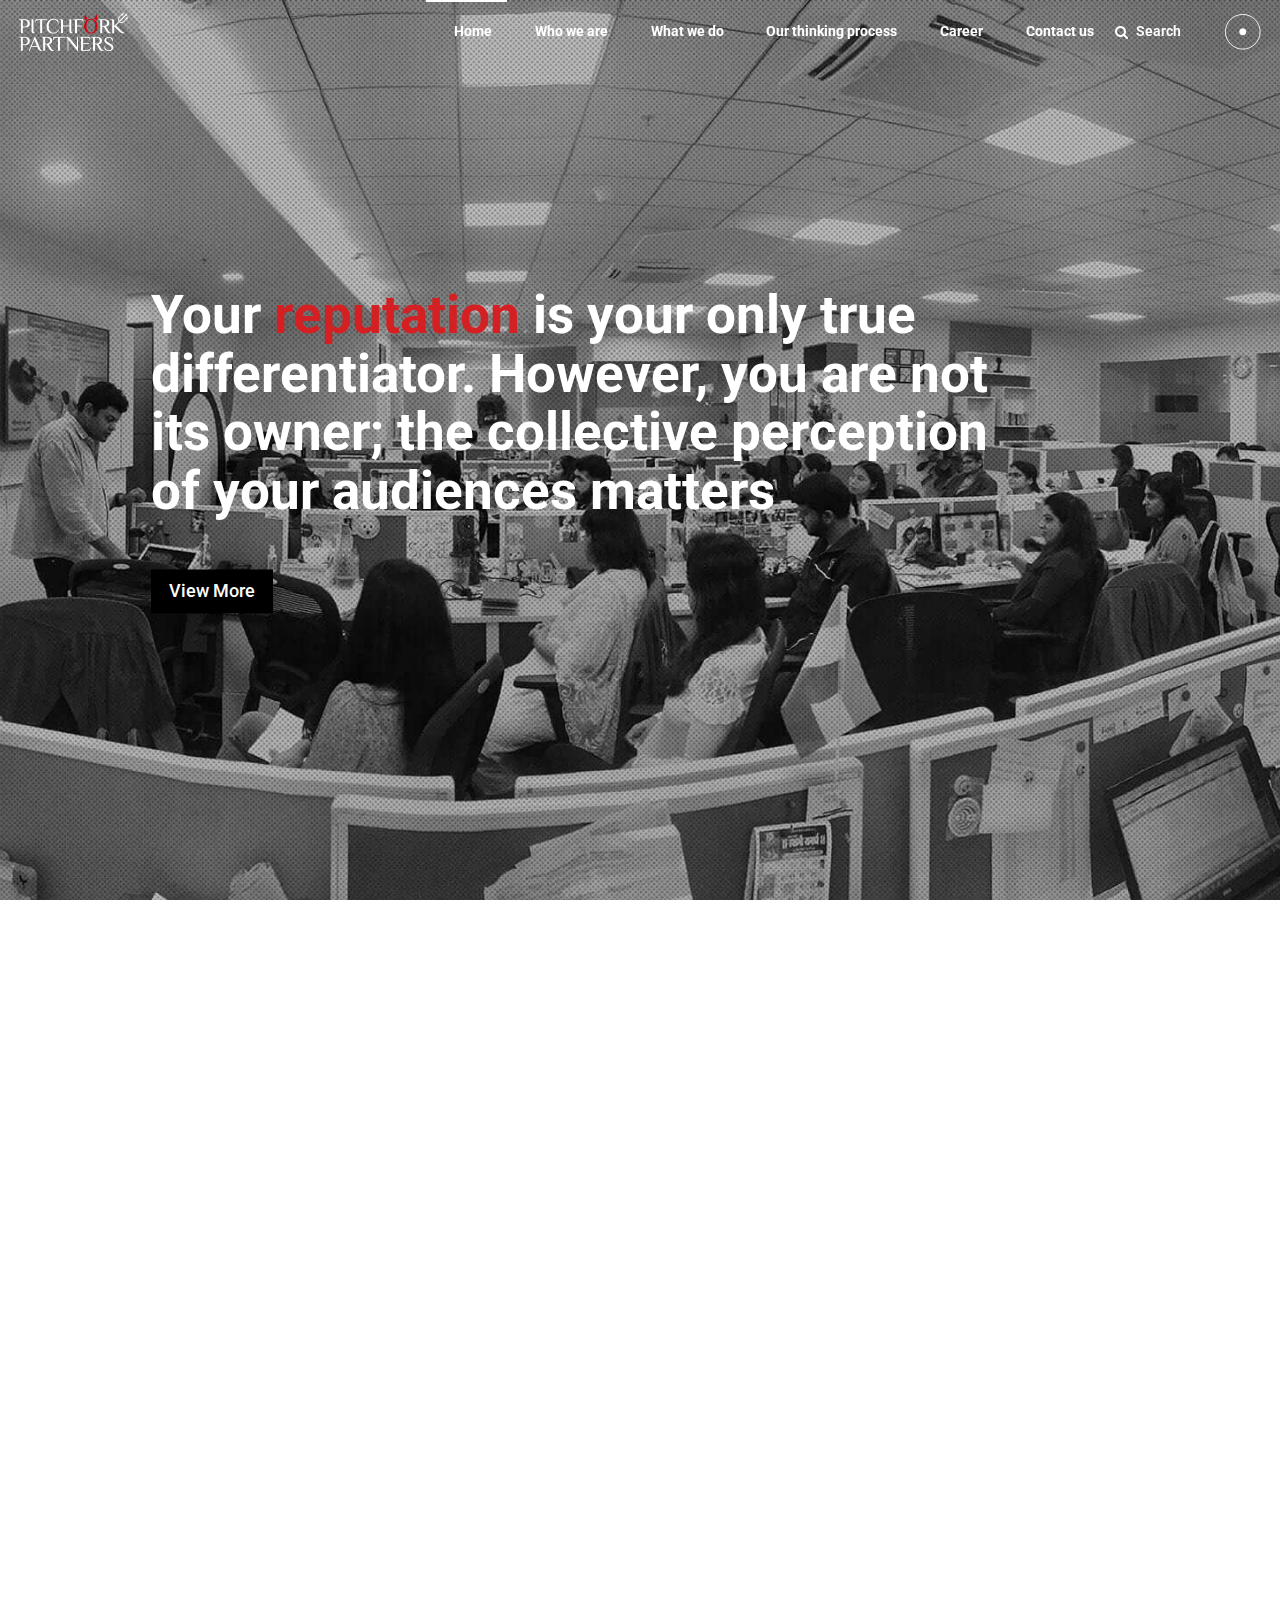
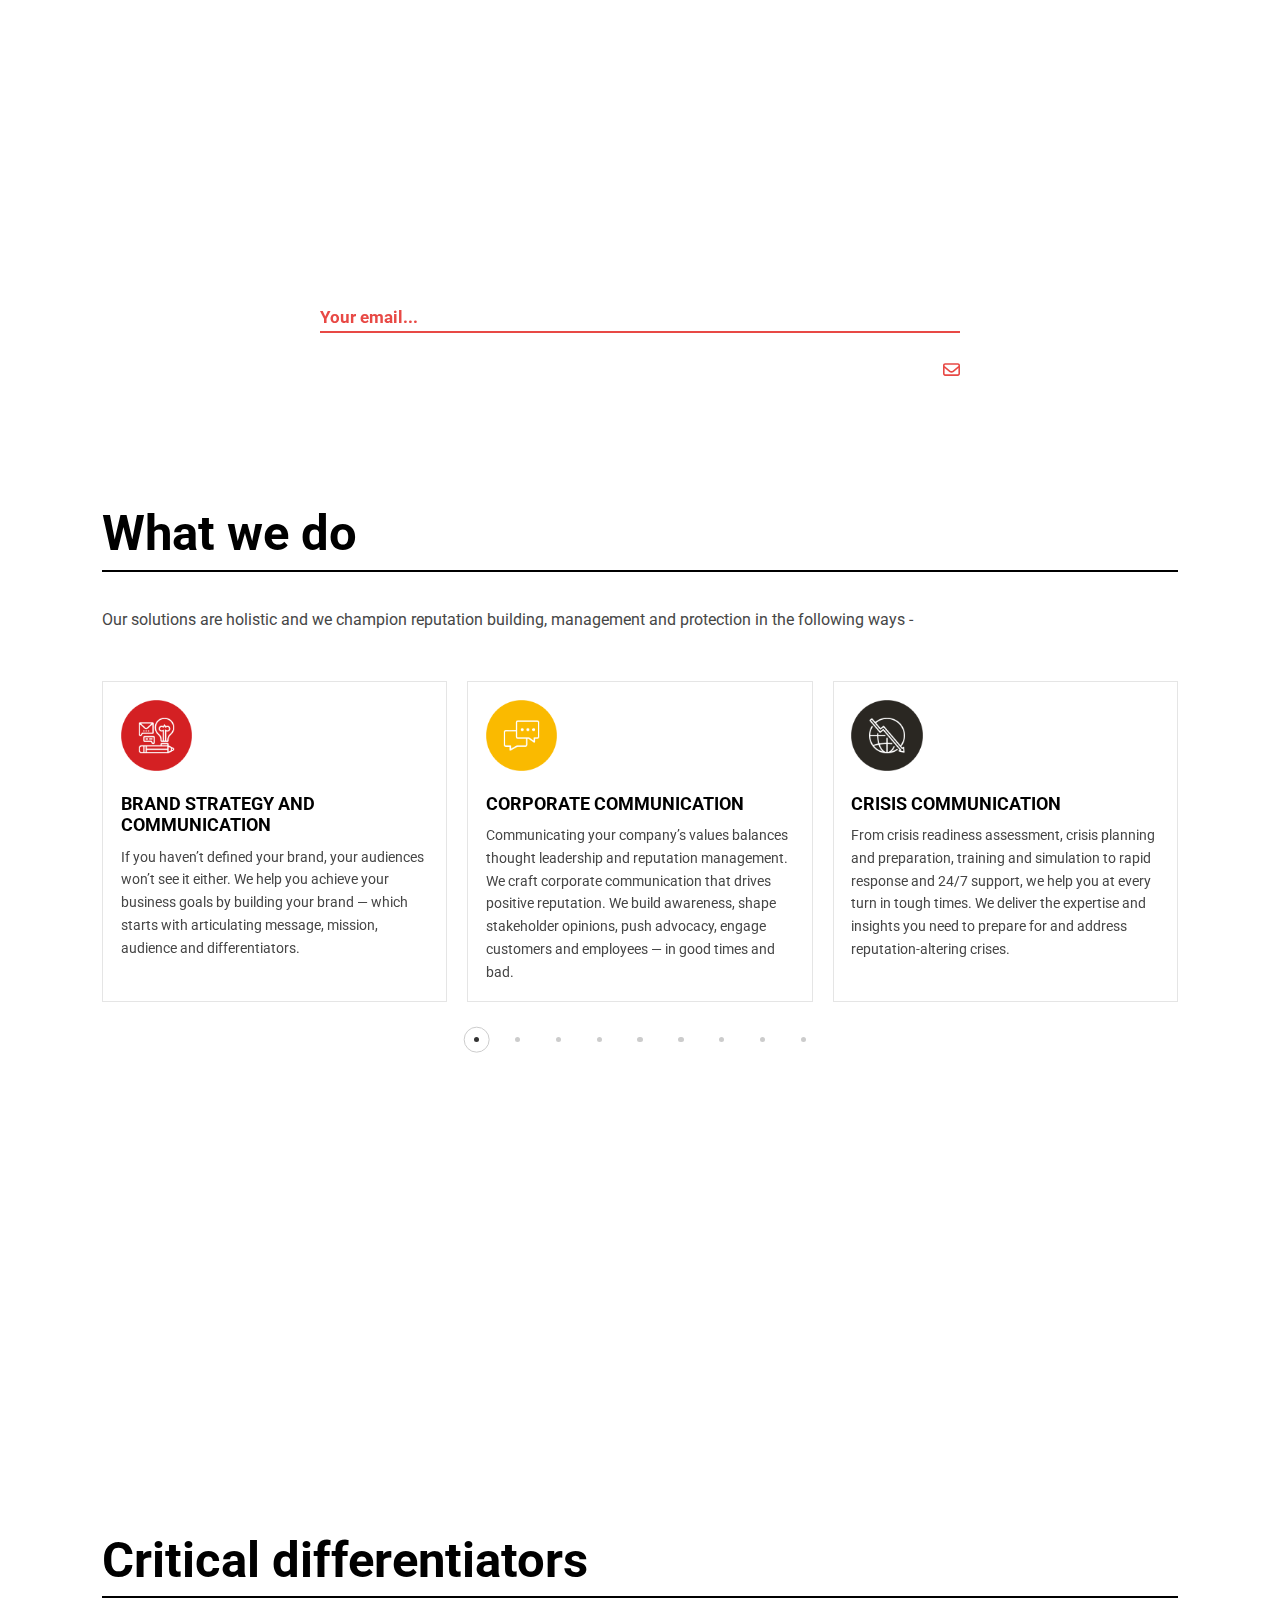
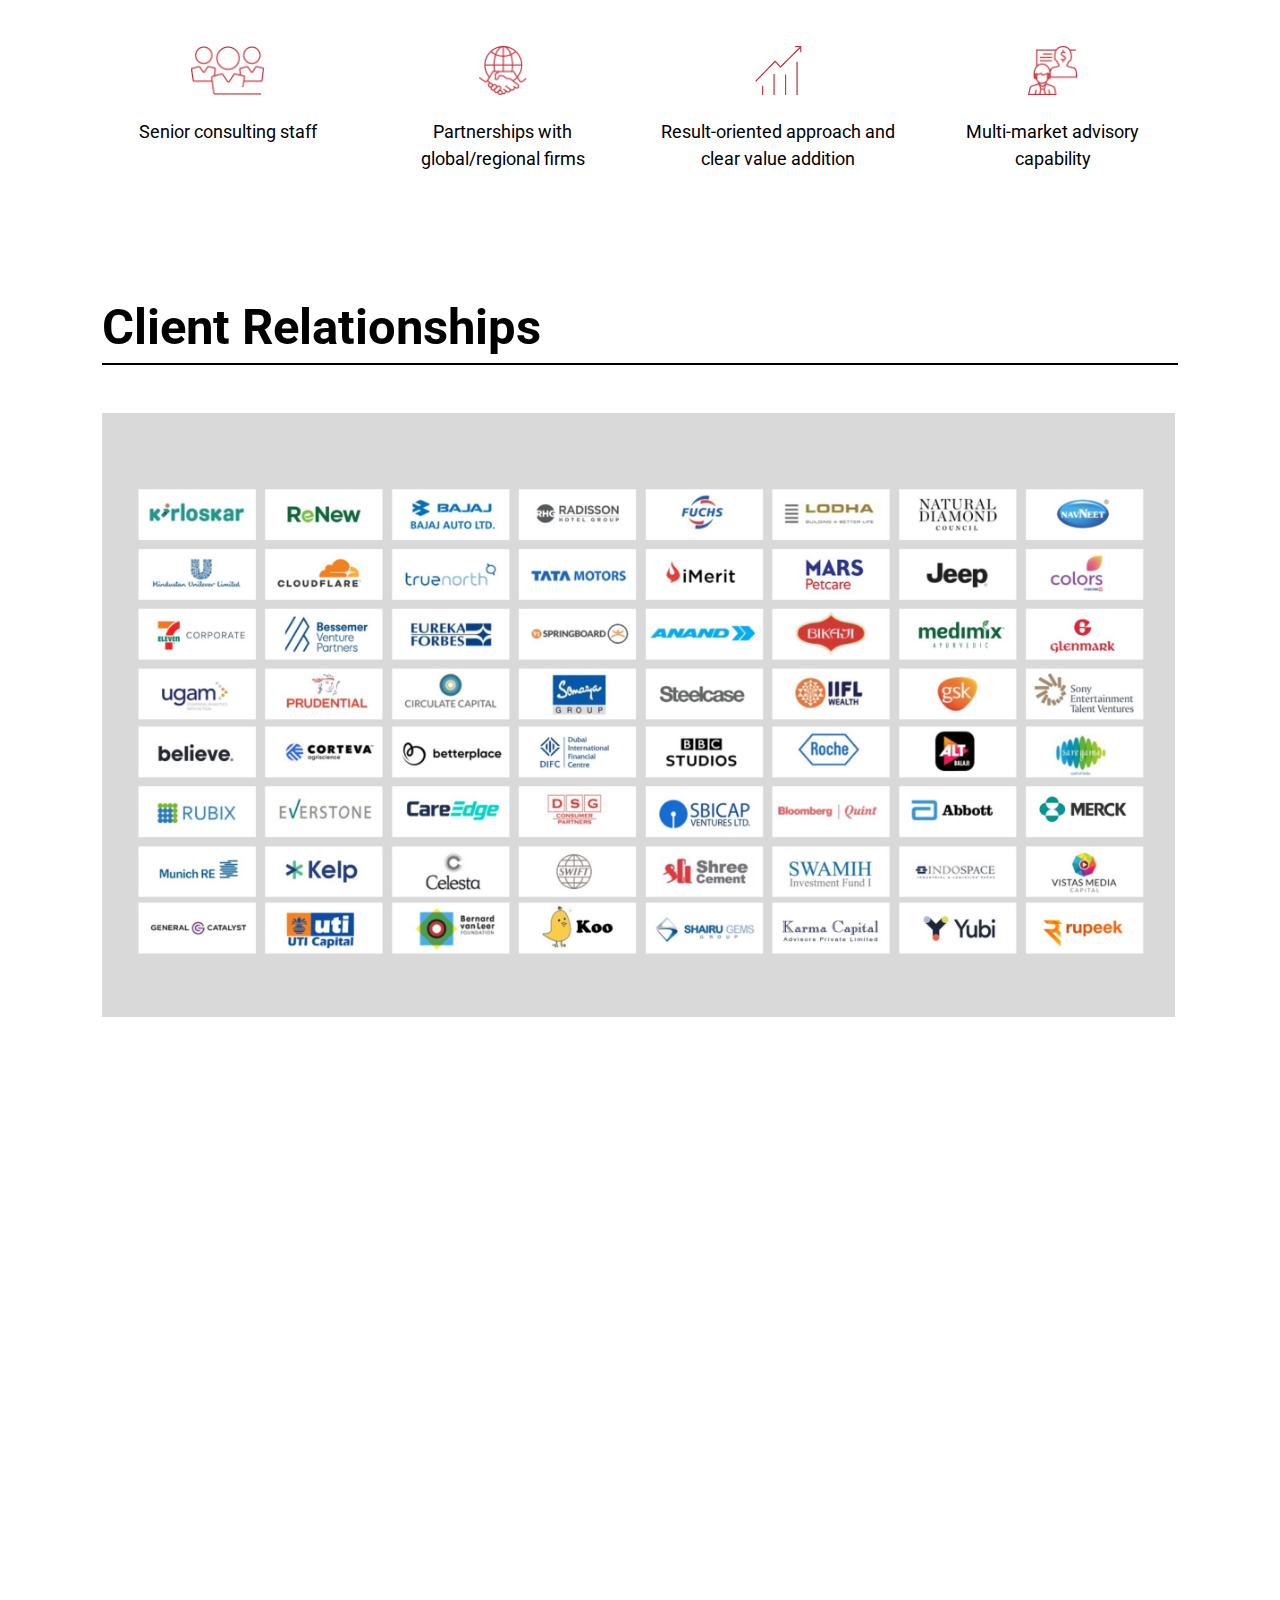
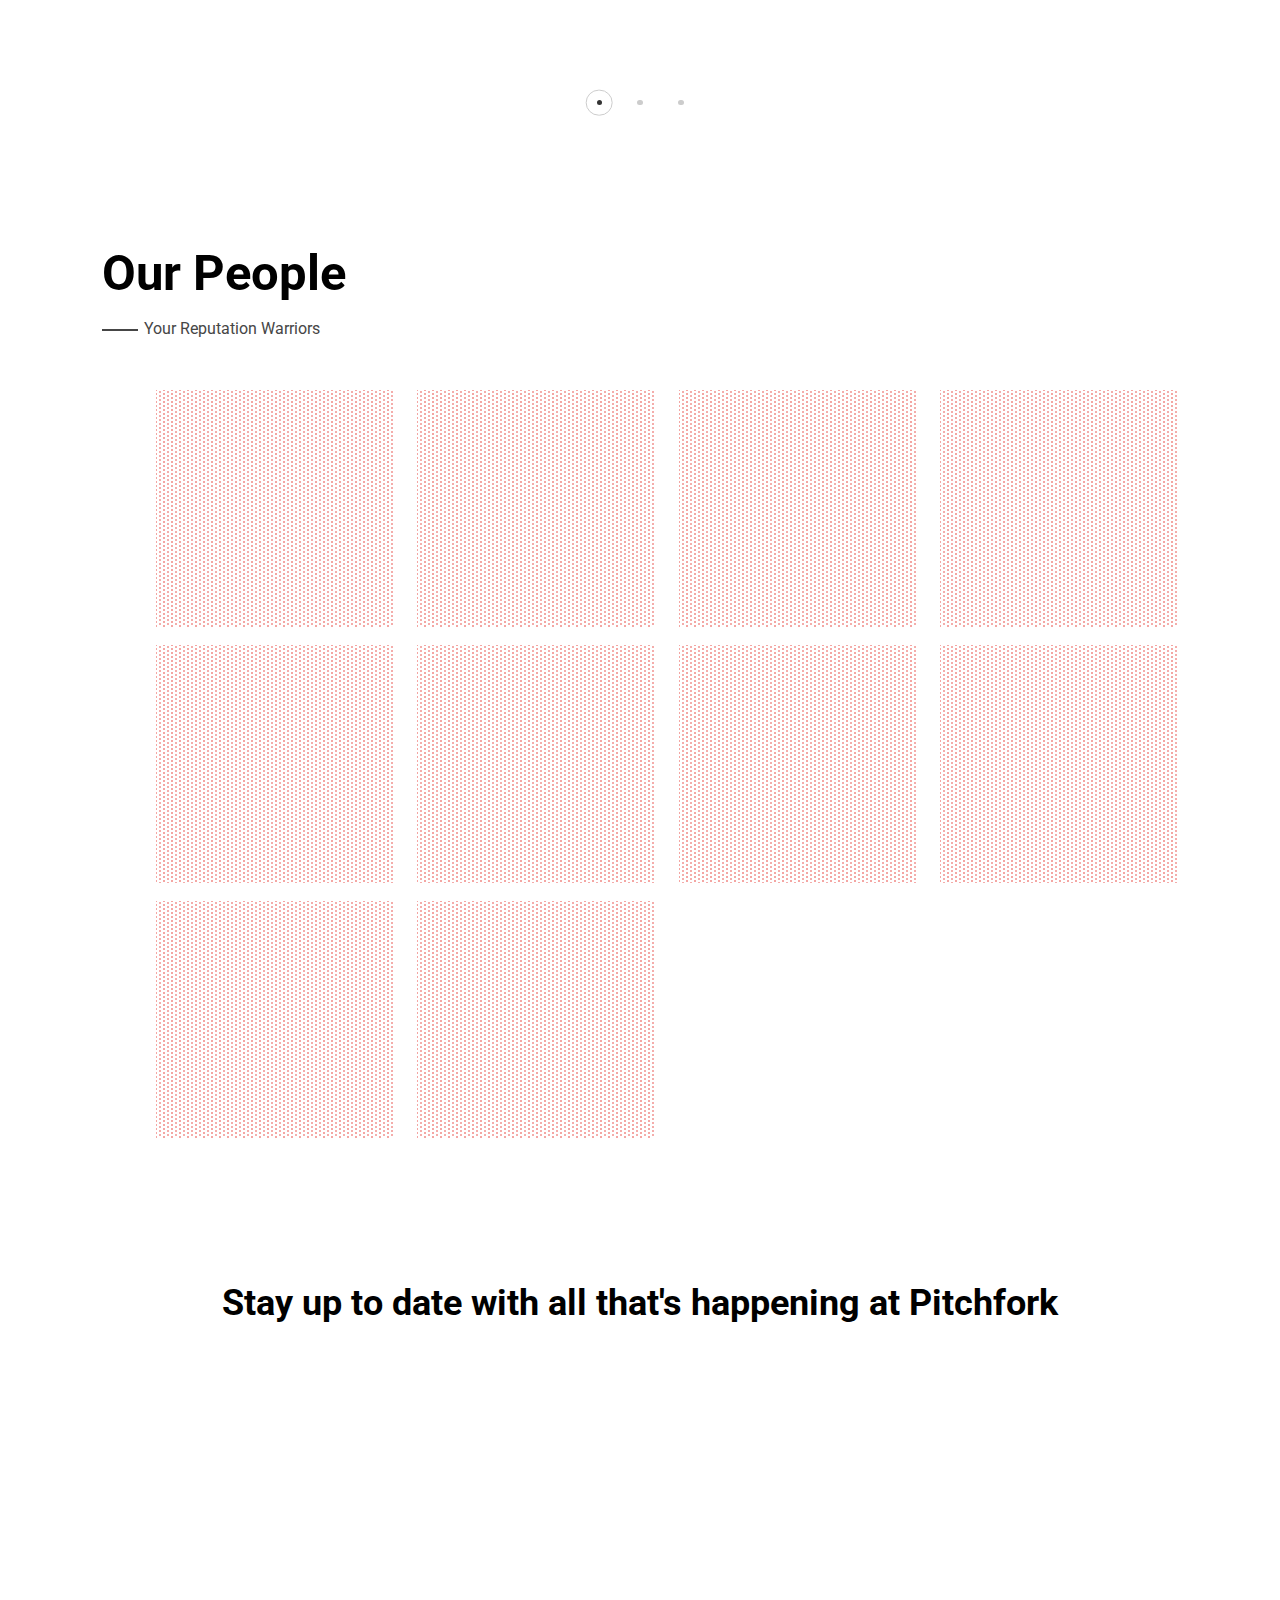
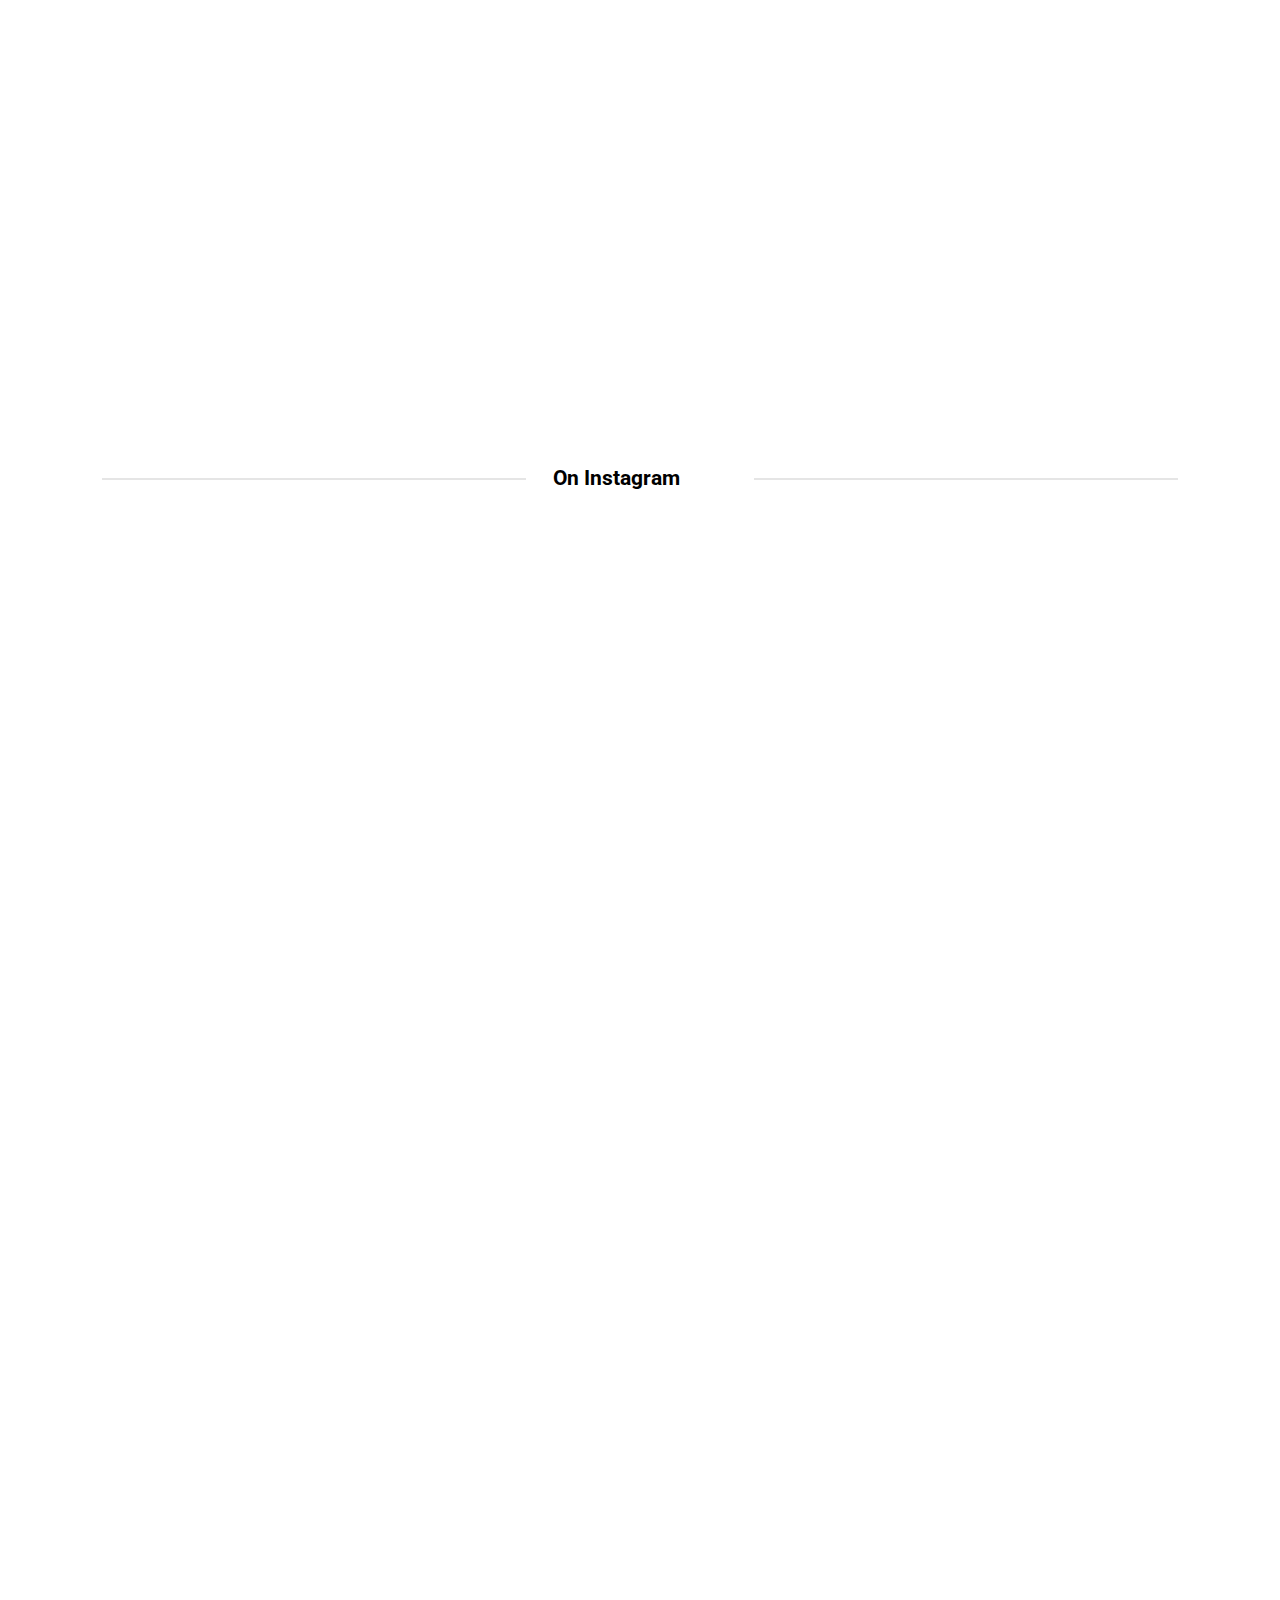
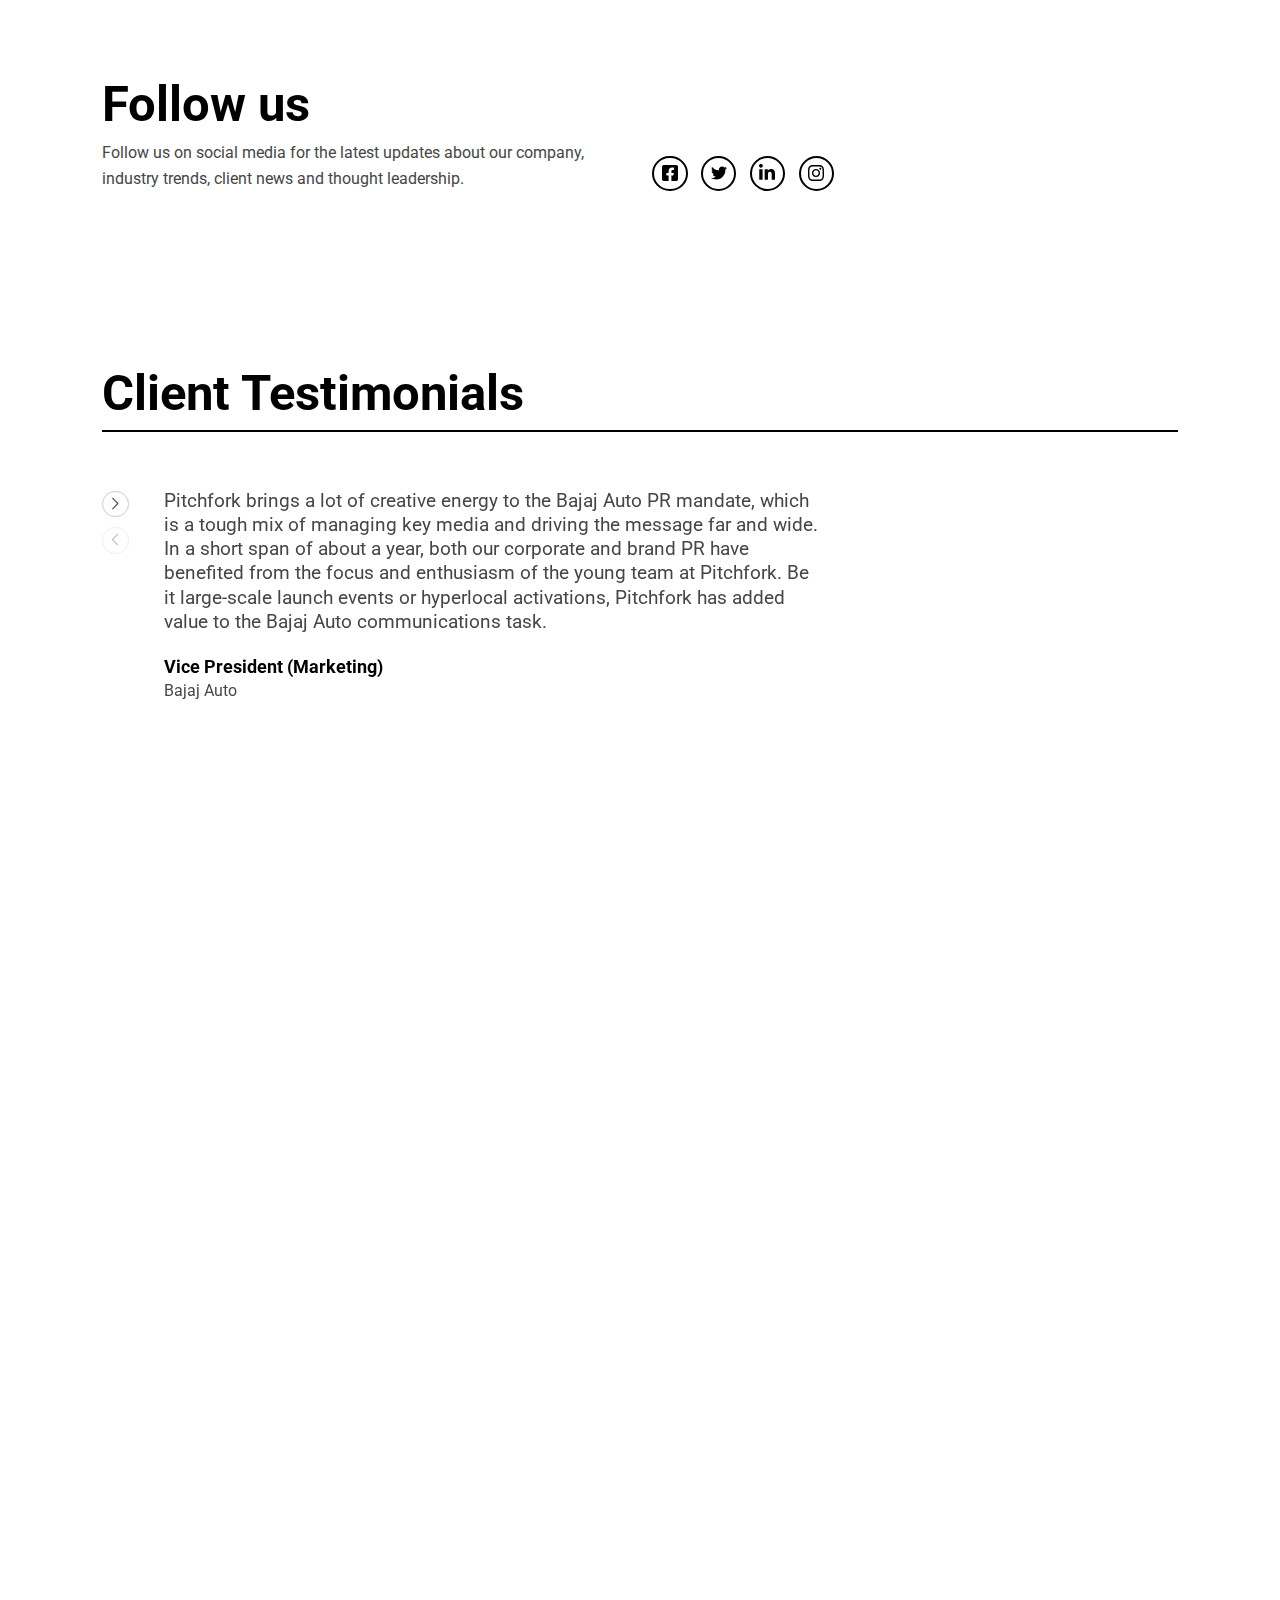
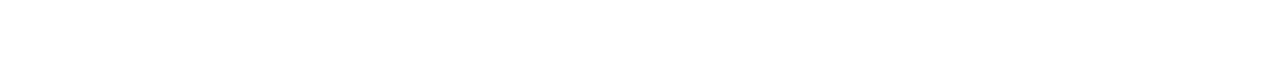
==== commit f98409e0: "Who we are" ====
--- a/index.html
+++ b/index.html
@@ -34,7 +34,7 @@
             <div class="row align-items-center">
                 <div class="col-xxl-3 col-lg-2 col-md-3 col-4">
                     <div class="pp-header-logo">
-                        <a href="#">
+                        <a href="./index.html">
                             <img src="./assets/images/logo/pitchfork-logo.png" loading="lazy" width="109" height="38" alt="Pitchfork Partners">
                             <img src="./assets/images/logo/pitchfork-logo-dark.png" loading="lazy" width="109" height="38" alt="Pitchfork Partners">
                         </a>
@@ -44,23 +44,23 @@
                     <nav class="navbar navbar-expand-xl justify-content-end p-0">
                         <div class="navbar-menu d-none d-xl-block">
                             <ul class="navbar-nav ms-auto">
-                                <li class="active">
-                                    <a href="#">Home</a>
+                                <li class="current-menu-item">
+                                    <a href="./index.html">Home</a>
                                 </li>
                                 <li>
-                                    <a href="#">Who we are</a>
+                                    <a href="./who-we-are.html">Who we are</a>
                                 </li>
                                 <li>
-                                    <a href="#">What we do</a>
+                                    <a href="./what-we-do.html">What we do</a>
                                 </li>
                                 <li>
-                                    <a href="#">Our thinking process</a>
+                                    <a href="./our-thinking-process.html">Our thinking process</a>
                                 </li>
                                 <li>
-                                    <a href="#">Career</a>
+                                    <a href="./career.html">Career</a>
                                 </li>
                                 <li>
-                                    <a href="#">Contact us</a>
+                                    <a href="./contact-us.html">Contact us</a>
                                 </li>
                             </ul>
                         </div>
@@ -87,28 +87,28 @@
             </svg>
         </a>
         <div class="pp-sidemenu-logo">
-            <a href="#">
+            <a href="./index.html">
                 <img src="./assets/images/logo/pitchfork-logo.png" width="217" height="76" loading="lazy" alt="Pitchfork Partners">
             </a>
         </div>
         <ul class="pp-sidemenu-nav nav-link-line">
             <li>
-                <a href="#">Home</a>
+                <a href="./index.html">Home</a>
             </li>
             <li>
-                <a href="#">Who we are</a>
+                <a href="./who-we-are.html">Who we are</a>
             </li>
             <li>
-                <a href="#">What we do</a>
+                <a href="./what-we-do.html">What we do</a>
             </li>
             <li>
-                <a href="#">Our thinking process</a>
+                <a href="./our-thinking-process.html">Our thinking process</a>
             </li>
             <li>
-                <a href="#">Career</a>
+                <a href="./career.html">Career</a>
             </li>
             <li>
-                <a href="#">Contact us</a>
+                <a href="./contact-us.html">Contact us</a>
             </li>
         </ul>
         <div class="pp-sidemenu-social">
@@ -879,22 +879,22 @@
 
                         <ul class="nav-link-line">
                             <li>
-                                <a href="#">Home</a>
-                            </li>
-                            <li>
-                                <a href="#">Who we are</a>
-                            </li>
-                            <li>
-                                <a href="#">What we do</a>
-                            </li>
-                            <li>
-                                <a href="#">Our thinking process</a>
-                            </li>
-                            <li>
-                                <a href="#">Career</a>
-                            </li>
-                            <li>
-                                <a href="#">Contact us</a>
+                                <a href="./index.html">Home</a>
+                            </li>
+                            <li>
+                                <a href="./who-we-are.html">Who we are</a>
+                            </li>
+                            <li>
+                                <a href="./what-we-do.html">What we do</a>
+                            </li>
+                            <li>
+                                <a href="./our-thinking-process.html">Our thinking process</a>
+                            </li>
+                            <li>
+                                <a href="./career.html">Career</a>
+                            </li>
+                            <li>
+                                <a href="./contact-us.html">Contact us</a>
                             </li>
                         </ul>
                     </div>
--- a/assets/css/style.css
+++ b/assets/css/style.css
@@ -41,6 +41,13 @@
     list-style: none;
     margin: 0;
     padding: 0;
+}
+::selection {
+    background: var(--pink);
+    color: #ffffff;
+}
+p {
+    line-height: 1.6;
 }
 
 /* Color */
@@ -288,6 +295,8 @@
     color: #fff;
 }
 .pp-sidemenu .close-side-menu svg {
+    width: 2.222rem;
+    height: 2.222rem;
     fill: #ffffff;
     stroke: #ffffff;
 }
@@ -526,6 +535,18 @@
     z-index: 100;
     visibility: hidden;
     transition: opacity 0.1s ease;
+}
+
+.pp-hero-inner {
+    min-height: 90vh;
+    background-position: center;
+    background-attachment: fixed;
+    background-repeat: no-repeat;
+    background-size: cover;
+    position: relative;
+}
+.pp-hero-inner-text h1 {
+    font-size: 5rem;
 }
 /* Hero Block CSS */
 
@@ -1170,6 +1191,10 @@
     .hero-slider-cursor {
         display: none;
     }
+    
+    .pp-hero-inner {
+        min-height: 40vh;
+    }
     /* Hero Block CSS */
 
     /* Newsletter CSS */
@@ -1223,6 +1248,10 @@
     .pp-sidemenu .close-side-menu svg rect {
         transform: translateY(1.2rem);
     }
+
+    .pp-hero-inner-text h1 {
+        font-size: 3rem;
+    }    
     /* Header CSS */
 
     /* Hero Block CSS */
@@ -1283,6 +1312,10 @@
         font-size: 1.5rem;
     }
 
+    .global-reality-item img {
+        width: 4rem;
+    }
+
     /* Header CSS */
     .pp-header .container-fluid {
         padding: 0 1.5rem;
@@ -1296,6 +1329,13 @@
     .pp-hero-item .pp-hero-content h2 {
         font-size: 1.8rem;
         line-height: 1.3;
+    }
+
+    .pp-hero-inner {
+        min-height: 50vh;
+    }
+    .pp-hero-inner-text h1 {
+        font-size: 1.8rem;
     }
     /* Hero Block CSS */
 
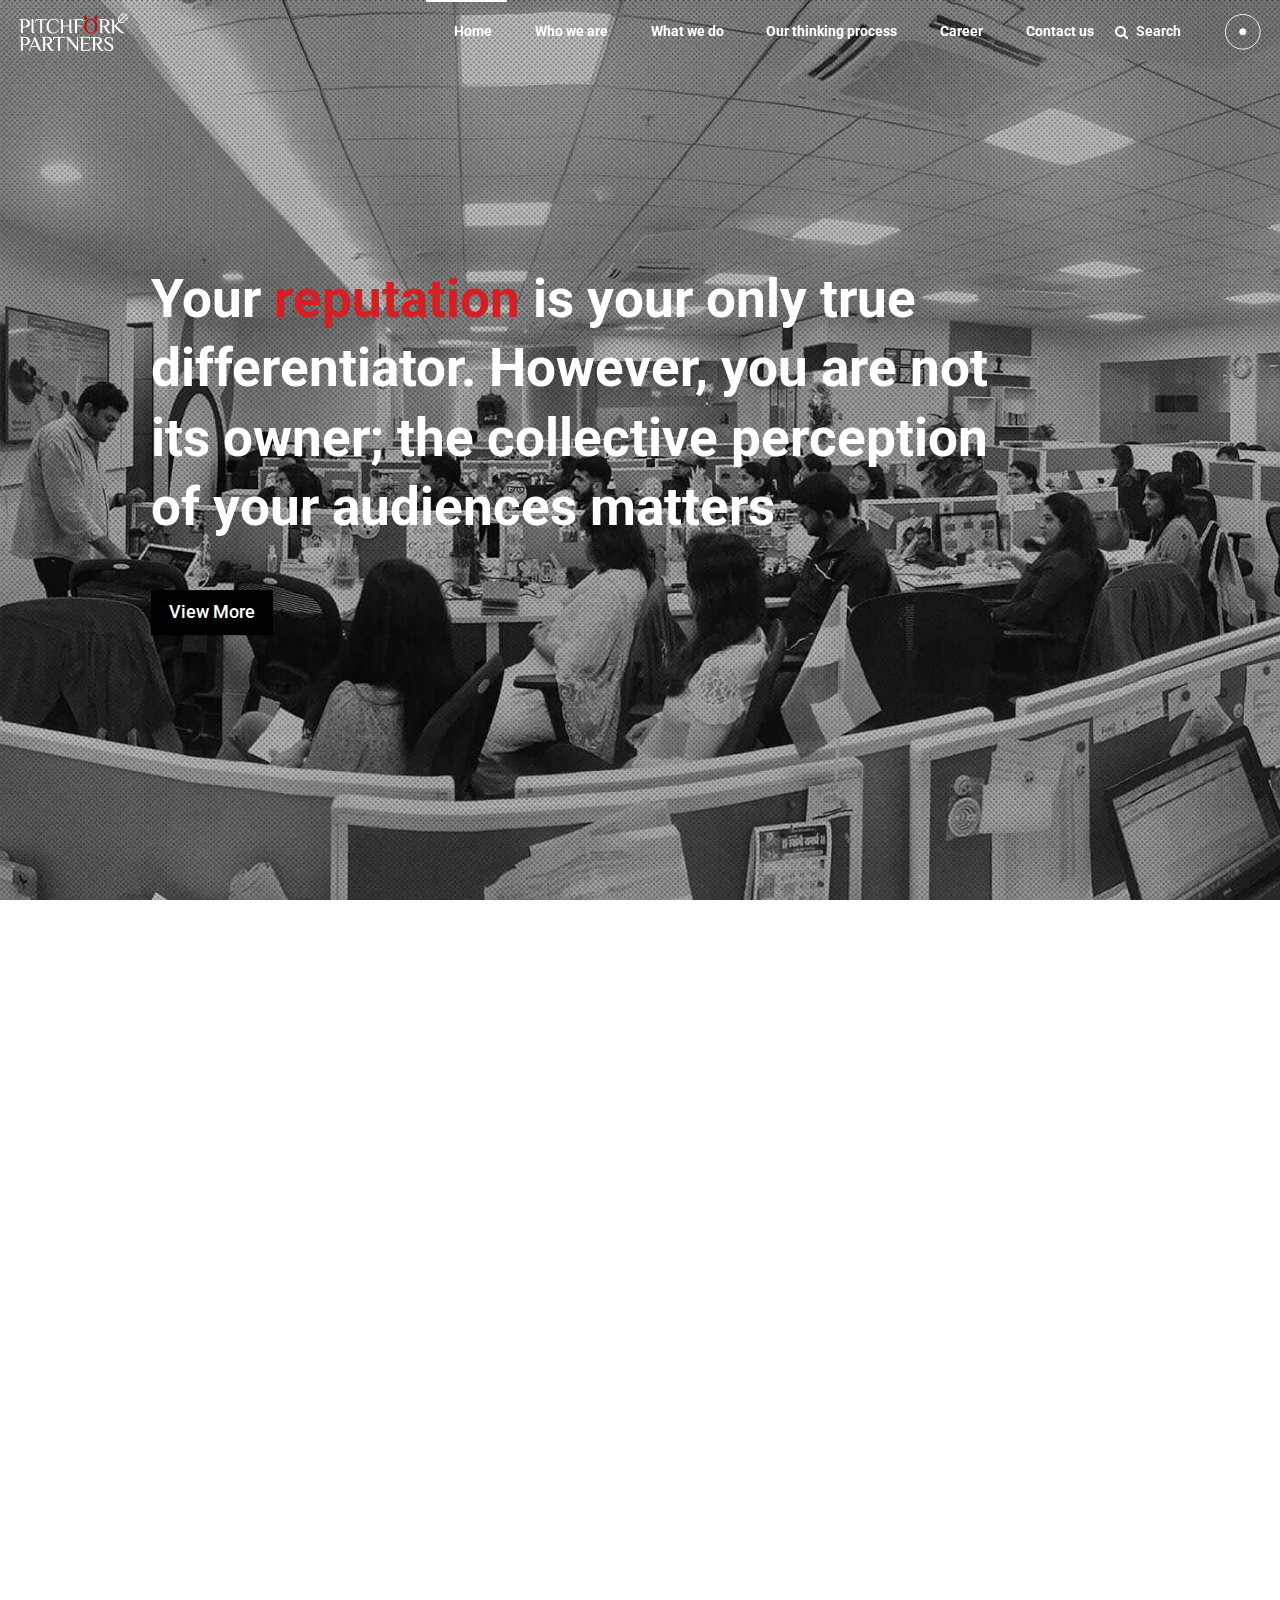
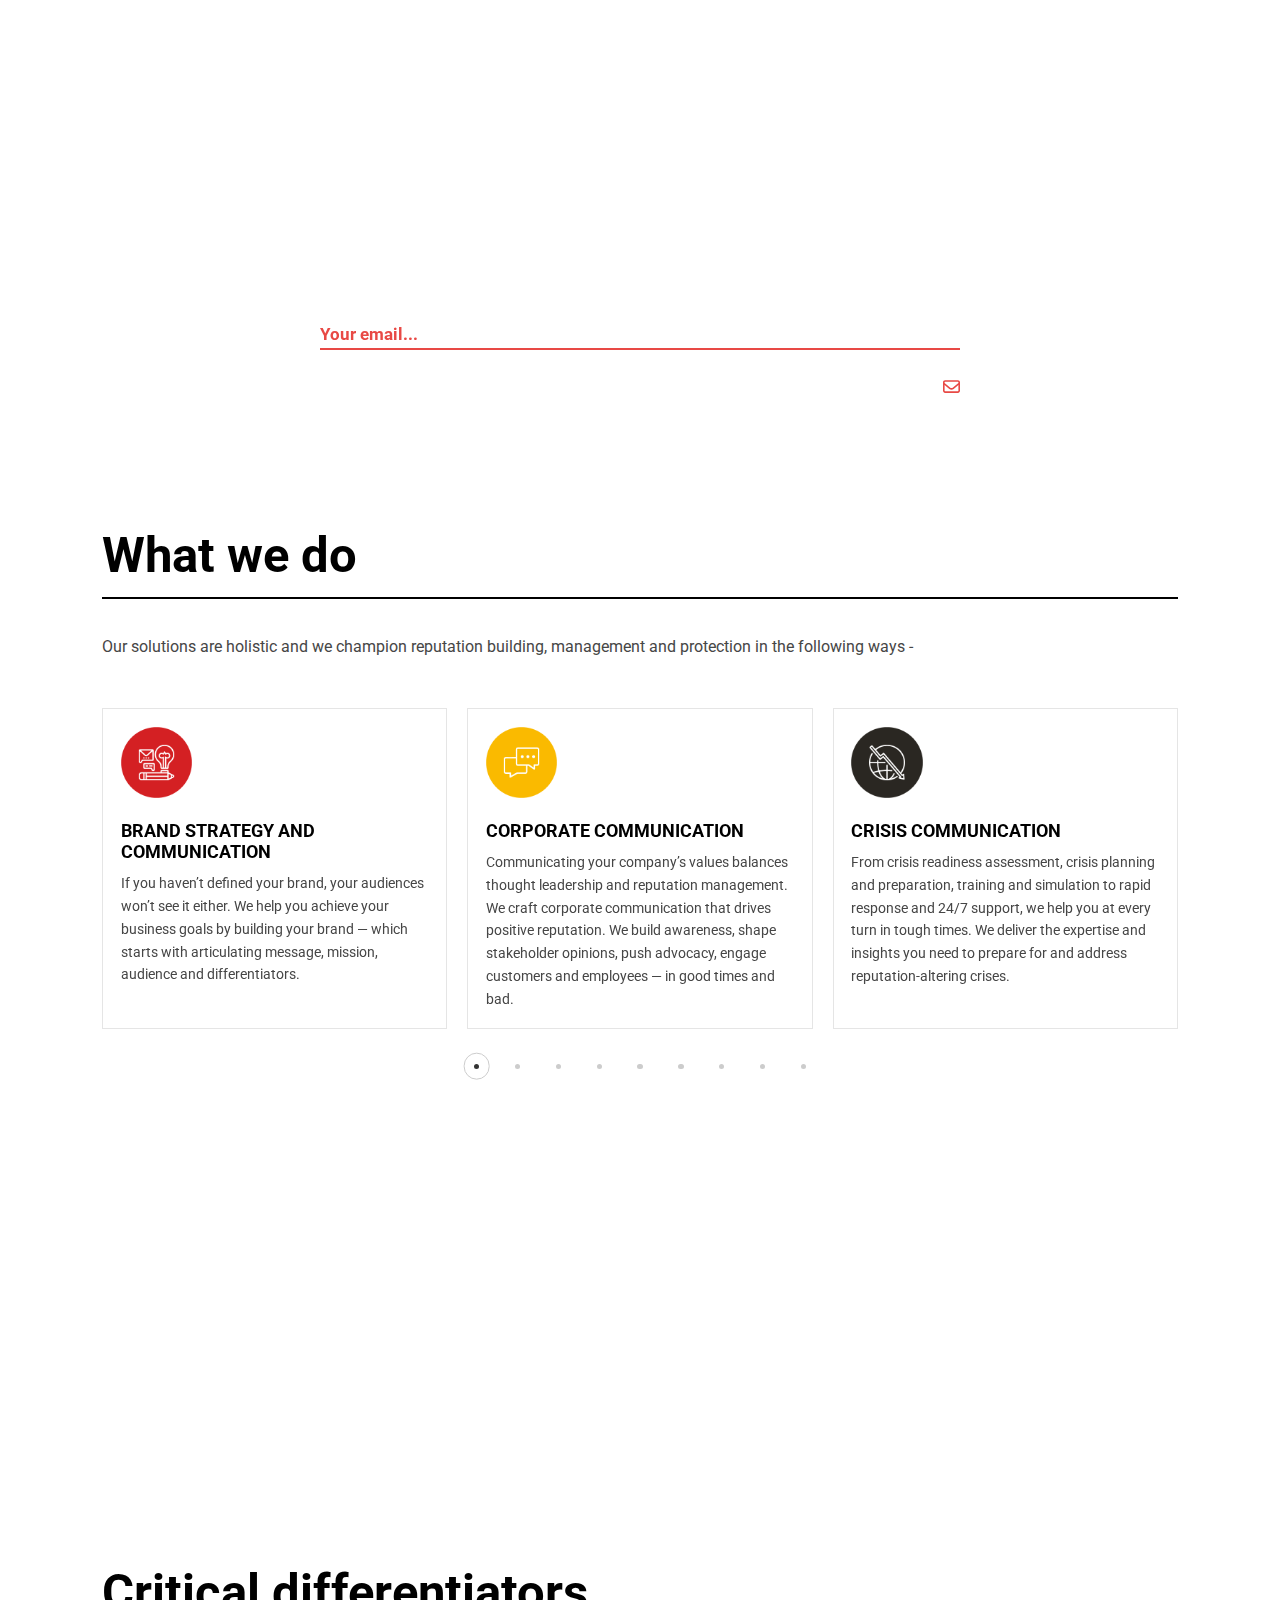
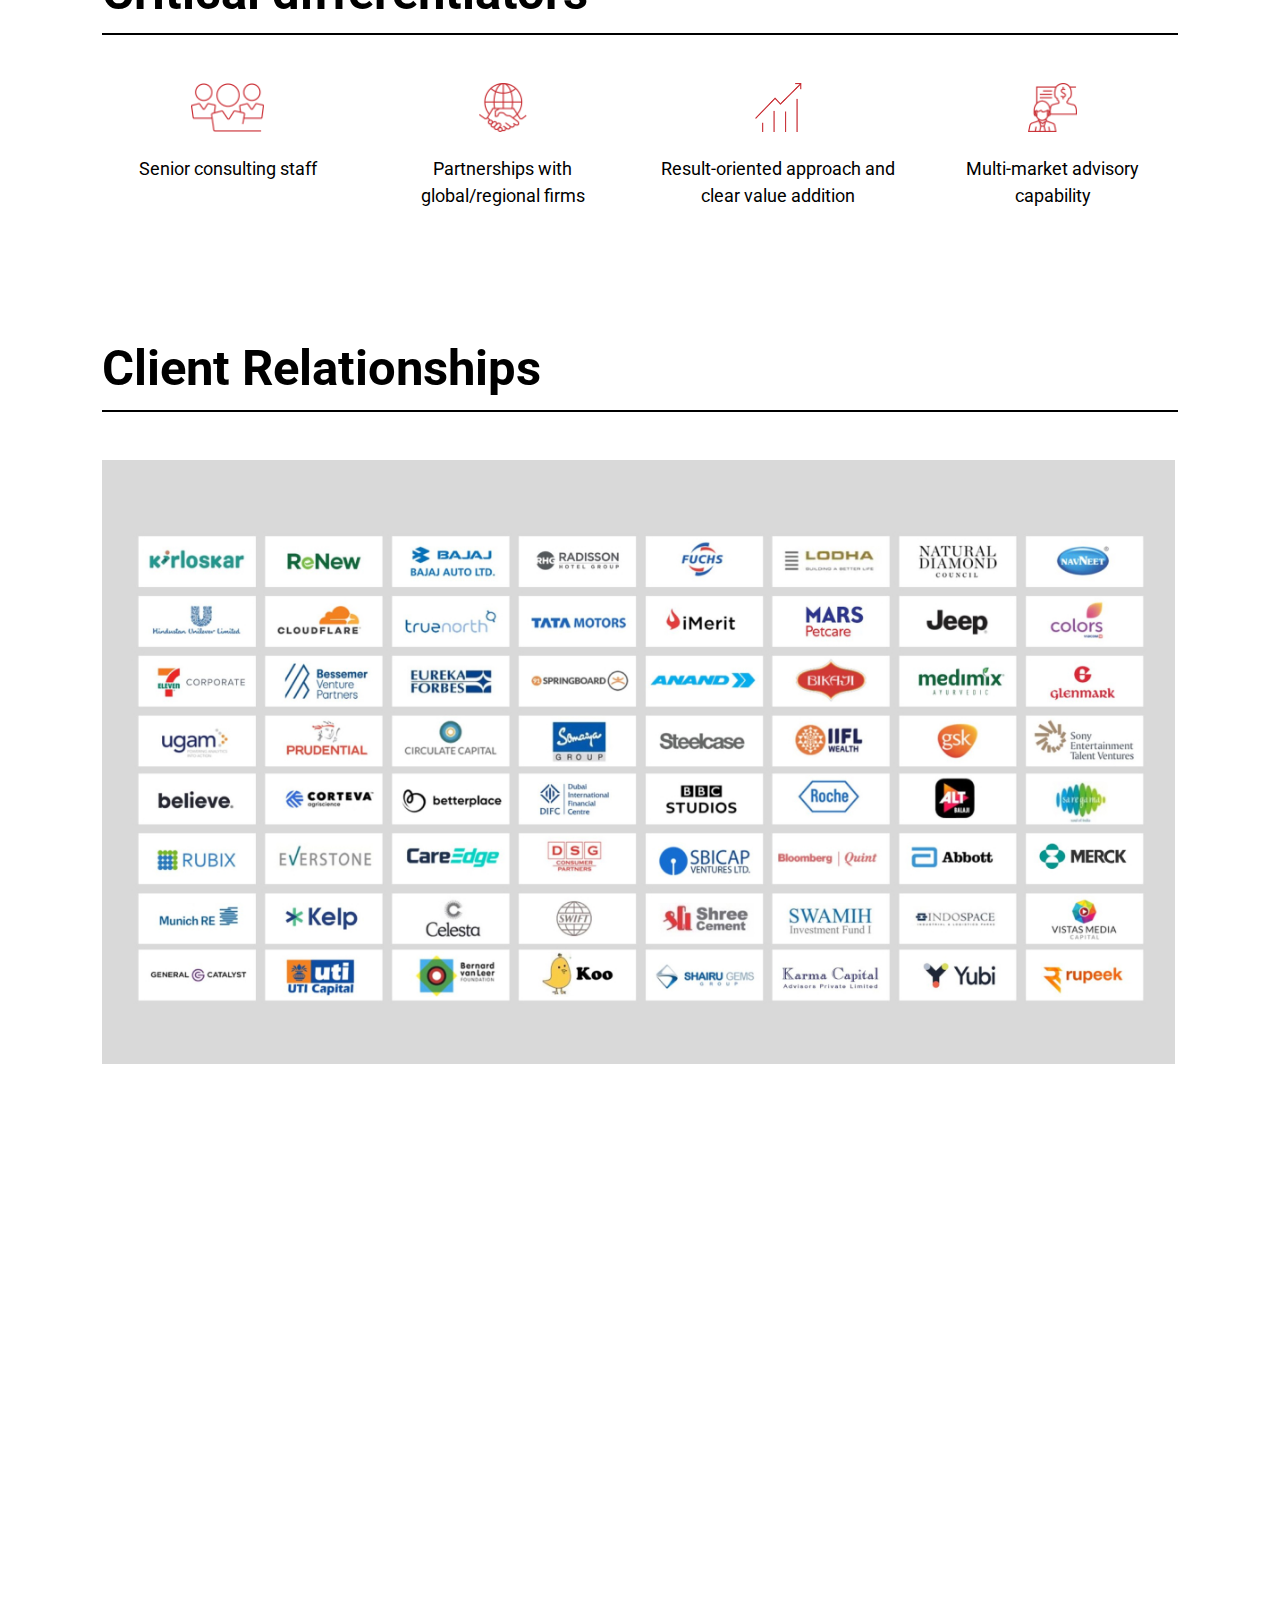
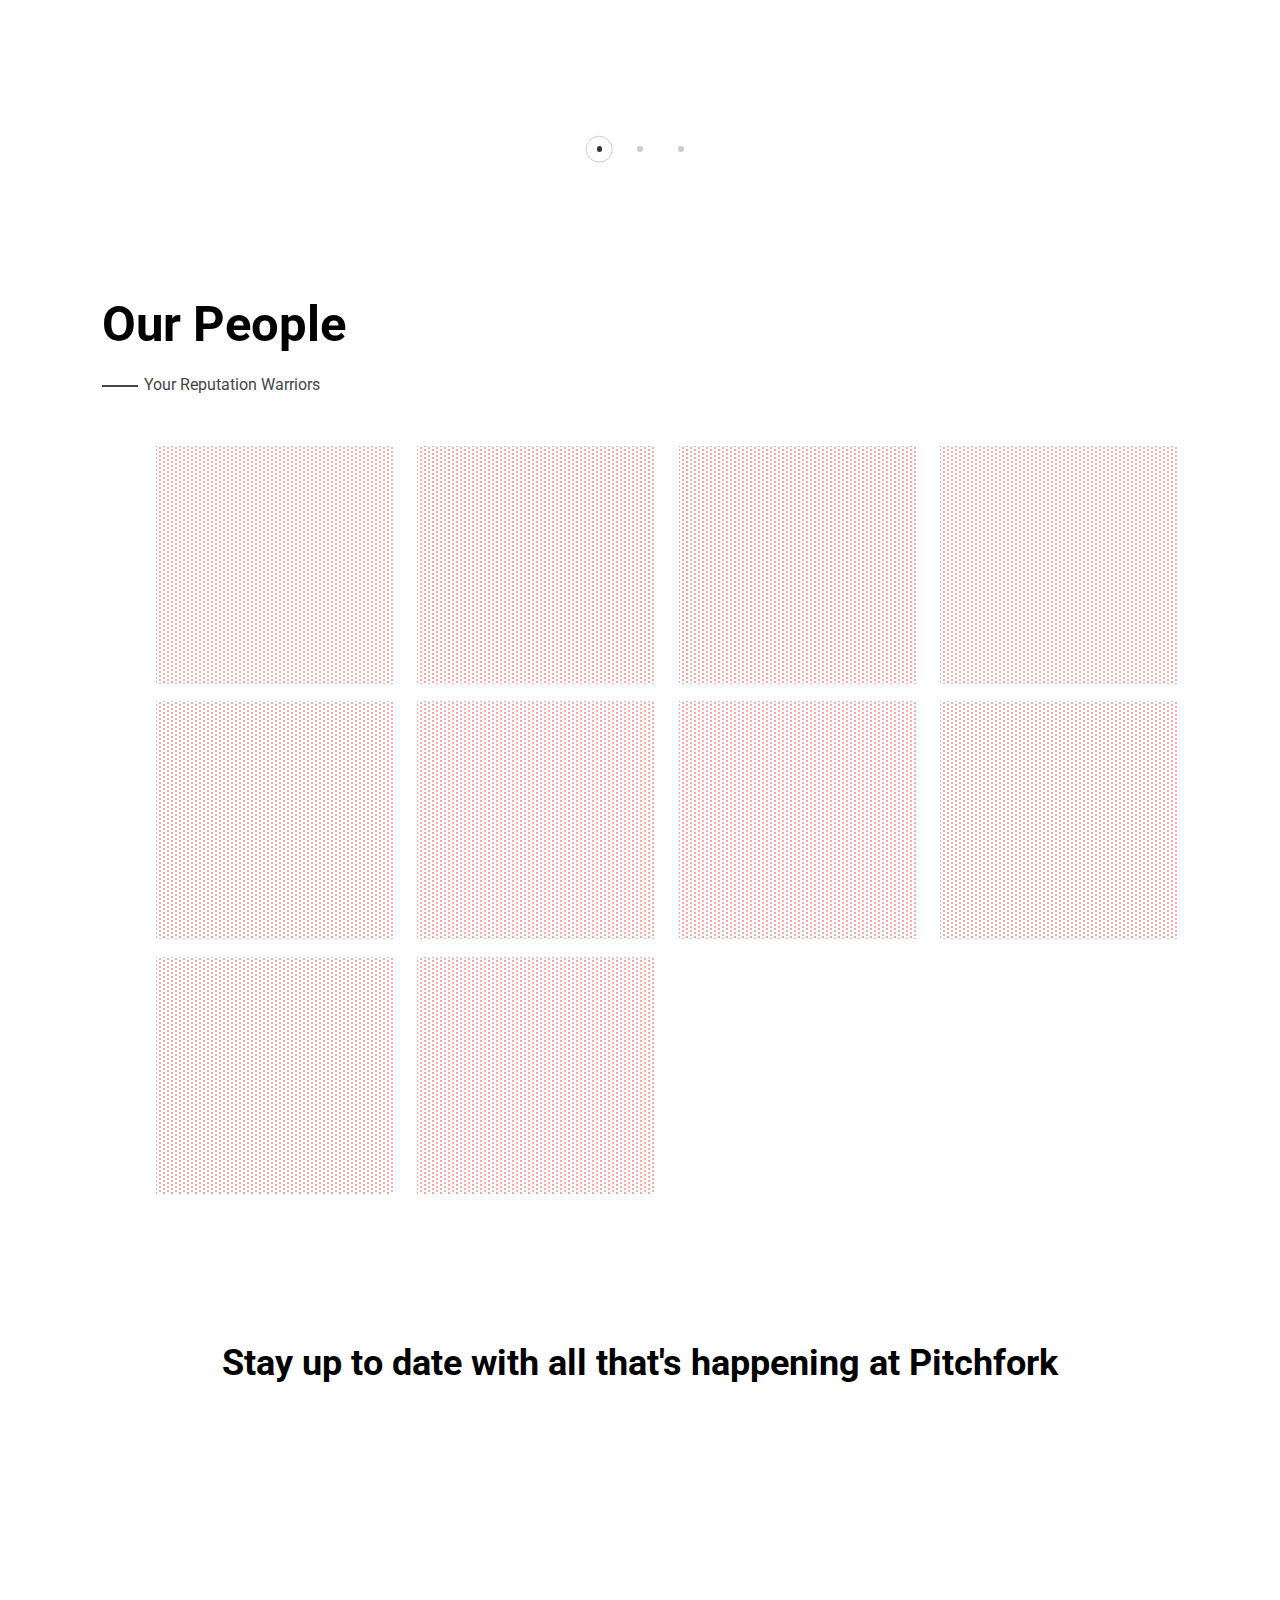
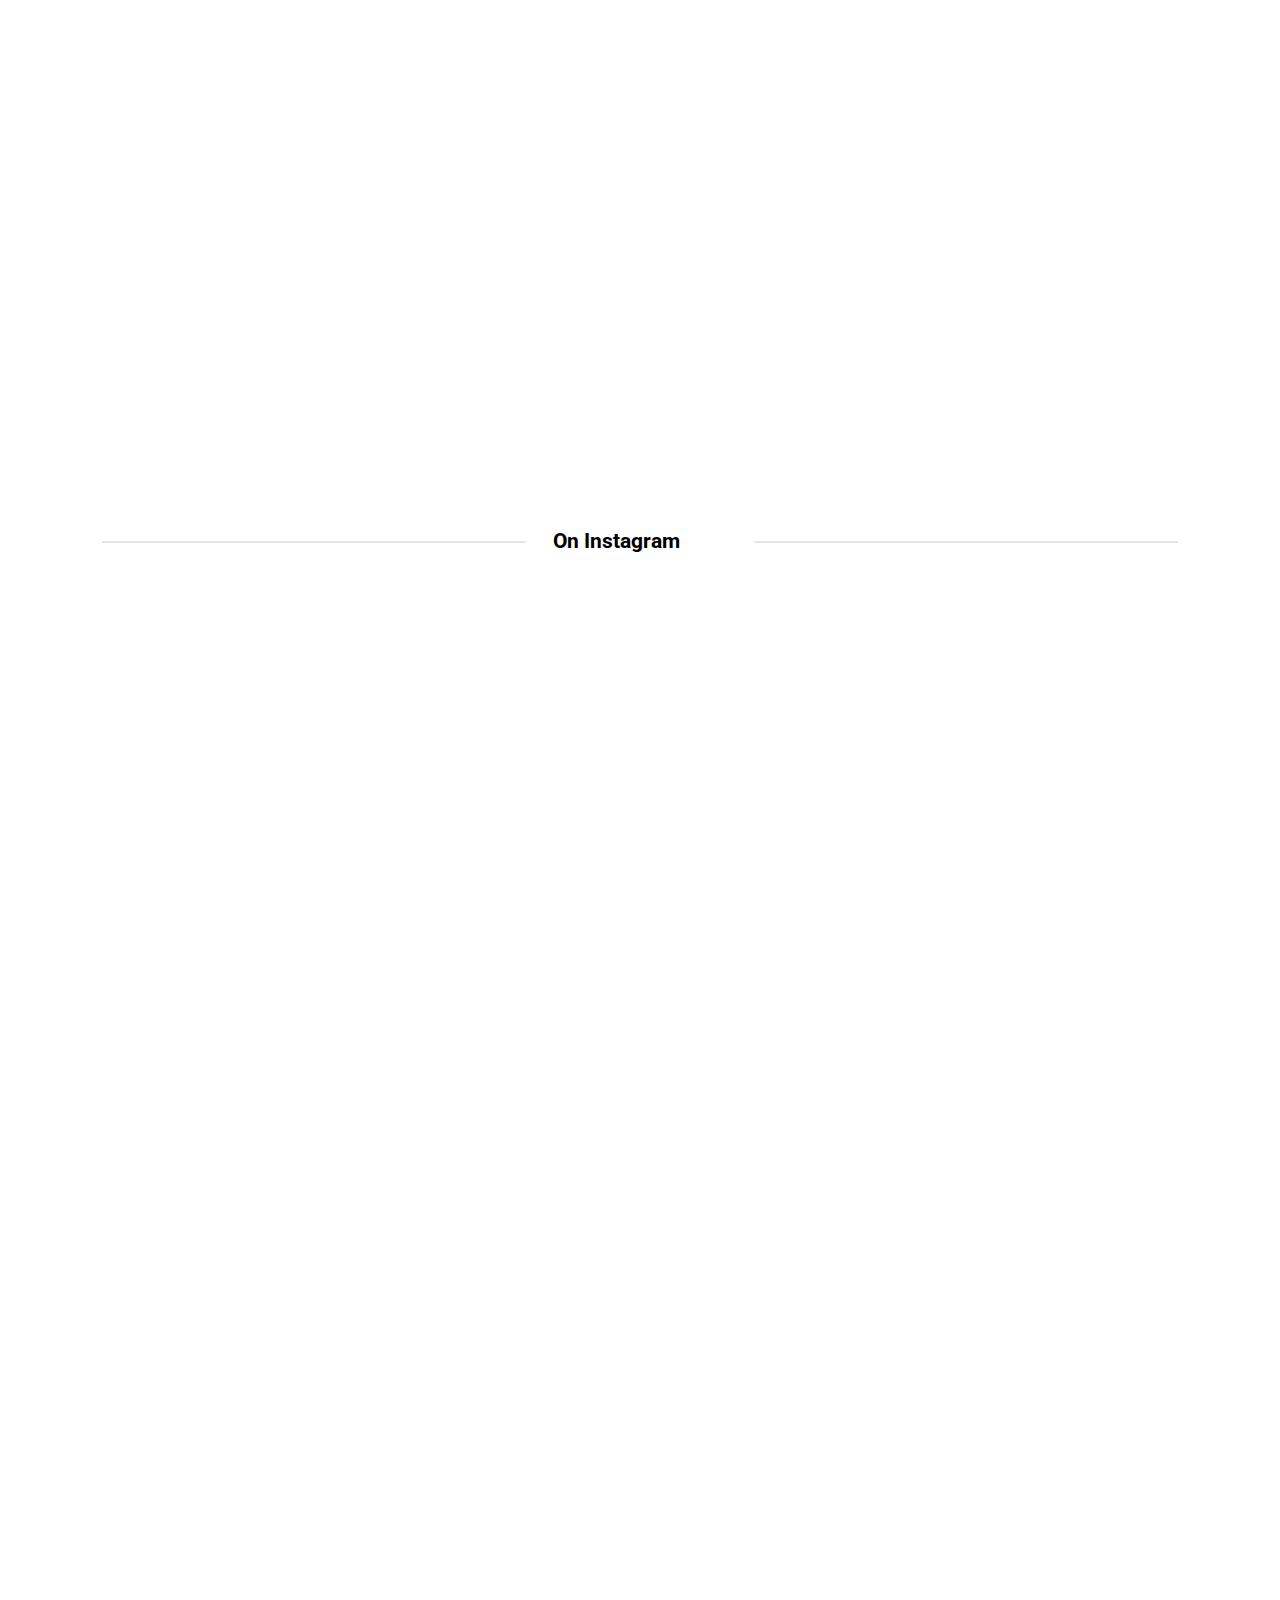
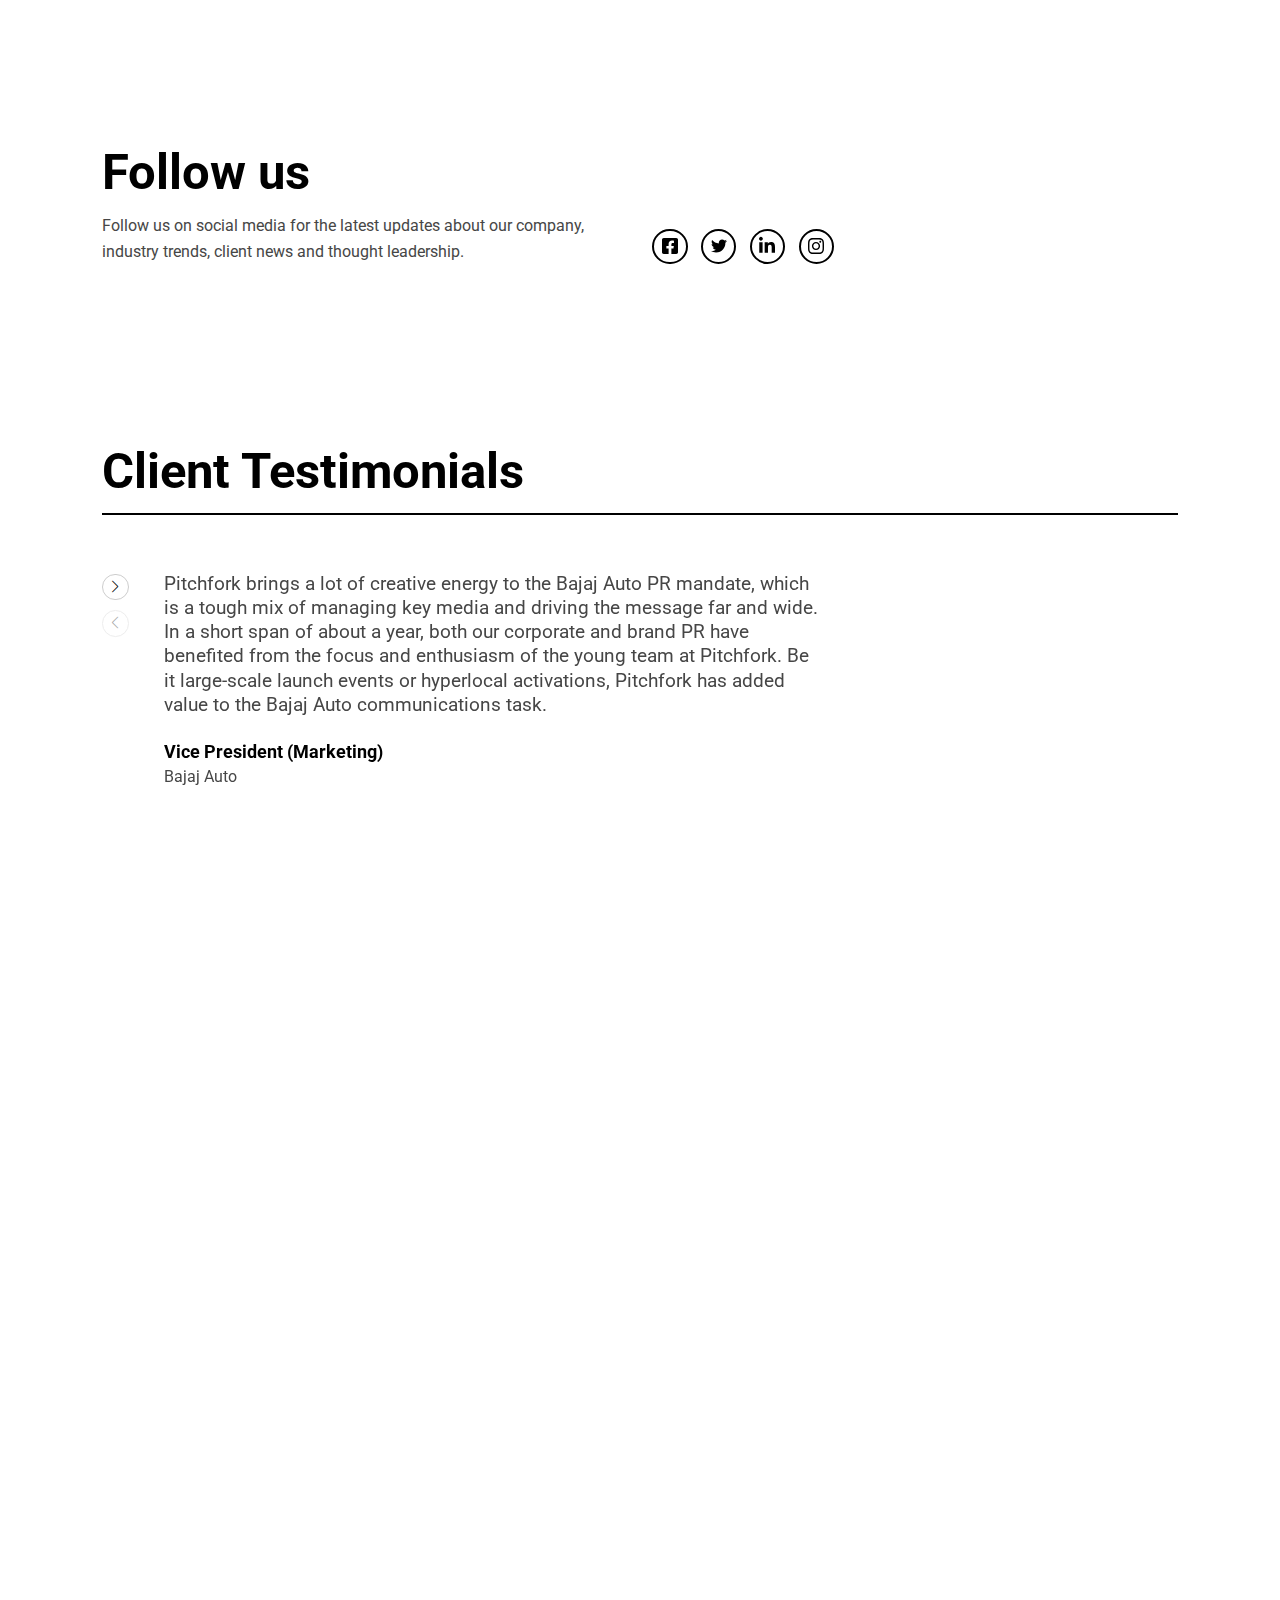
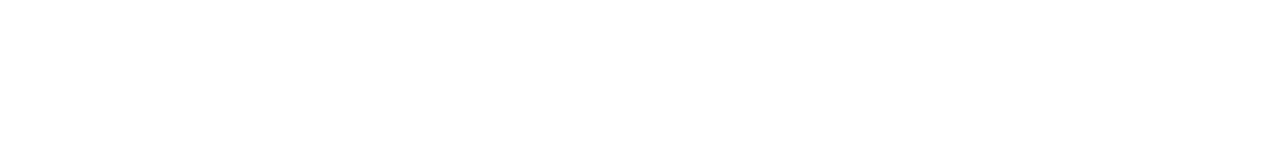
==== commit 379386ea: "Design Changes" ====
--- a/index.html
+++ b/index.html
@@ -27,52 +27,54 @@
     <!-- Custom CSS -->
     <link rel="stylesheet" href="./assets/css/style.css">
 </head>
-<body>
+<body class="home">
     <!-- Header Block -->
     <header class="pp-header">
         <div class="container-fluid">
-            <div class="row align-items-center">
-                <div class="col-xxl-3 col-lg-2 col-md-3 col-4">
-                    <div class="pp-header-logo">
-                        <a href="./index.html">
-                            <img src="./assets/images/logo/pitchfork-logo.png" loading="lazy" width="109" height="38" alt="Pitchfork Partners">
-                            <img src="./assets/images/logo/pitchfork-logo-dark.png" loading="lazy" width="109" height="38" alt="Pitchfork Partners">
-                        </a>
-                    </div>
-                </div>
-                <div class="col-xxl-9 col-lg-10 col-md-9 col-8">
-                    <nav class="navbar navbar-expand-xl justify-content-end p-0">
-                        <div class="navbar-menu d-none d-xl-block">
-                            <ul class="navbar-nav ms-auto">
-                                <li class="current-menu-item">
-                                    <a href="./index.html">Home</a>
-                                </li>
-                                <li>
-                                    <a href="./who-we-are.html">Who we are</a>
-                                </li>
-                                <li>
-                                    <a href="./what-we-do.html">What we do</a>
-                                </li>
-                                <li>
-                                    <a href="./our-thinking-process.html">Our thinking process</a>
-                                </li>
-                                <li>
-                                    <a href="./career.html">Career</a>
-                                </li>
-                                <li>
-                                    <a href="./contact-us.html">Contact us</a>
-                                </li>
-                            </ul>
-                        </div>
-                        <div class="pp-header-search d-none d-xl-block">
-                            <svg class="me-1" enable-background="new 0 0 14 14"height=14px version=1.1 viewBox="0 0 14 14"width=14px x=0px xml:space=preserve xmlns=http://www.w3.org/2000/svg xmlns:xlink=http://www.w3.org/1999/xlink y=0px><g><path d="M12,13c-0.266,0-0.523-0.109-0.703-0.297l-2.68-2.672C7.703,10.664,6.609,11,5.5,11C2.461,11,0,8.539,0,5.5S2.461,0,5.5,0
-                                S11,2.461,11,5.5c0,1.109-0.336,2.203-0.969,3.117l2.68,2.68C12.891,11.477,13,11.734,13,12C13,12.547,12.547,13,12,13z M5.5,2
-                                C3.57,2,2,3.57,2,5.5S3.57,9,5.5,9S9,7.43,9,5.5S7.43,2,5.5,2z"></path></g></svg> Search
-                        </div>
-                        <div class="pp-header-menu" data-bs-toggle="offcanvas" data-bs-target="#pp-sidemenu" aria-controls="pp-sidemenu">
-                            <svg enable-background="new 0 0 40 40"height=40px version=1.1 viewBox="0 0 40 40"width=40px x=0px xml:space=preserve y=0px><circle cx=20 cy=20 r=19.5 fill=none stroke-miterlimit=10></circle><circle cx=20 cy=20 r=3.5></circle></svg>
-                        </div>
-                    </nav>
+            <div class="pp-header-wrapper">
+                <div class="row align-items-center">
+                    <div class="col-xxl-3 col-lg-2 col-md-3 col-5">
+                        <div class="pp-header-logo">
+                            <a href="./index.html">
+                                <img src="./assets/images/logo/pitchfork-logo.png" loading="lazy" width="109" height="38" alt="Pitchfork Partners">
+                                <img src="./assets/images/logo/pitchfork-logo-dark.png" loading="lazy" width="109" height="38" alt="Pitchfork Partners">
+                            </a>
+                        </div>
+                    </div>
+                    <div class="col-xxl-9 col-lg-10 col-md-9 col-7">
+                        <nav class="navbar navbar-expand-xl justify-content-end p-0">
+                            <div class="navbar-menu">
+                                <ul class="navbar-nav ms-auto">
+                                    <li class="current-menu-item">
+                                        <a href="./index.html">Home</a>
+                                    </li>
+                                    <li>
+                                        <a href="./who-we-are.html">Who we are</a>
+                                    </li>
+                                    <li>
+                                        <a href="./what-we-do.html">What we do</a>
+                                    </li>
+                                    <li>
+                                        <a href="./our-thinking-process.html">Our thinking process</a>
+                                    </li>
+                                    <li>
+                                        <a href="./career.html">Career</a>
+                                    </li>
+                                    <li>
+                                        <a href="./contact-us.html">Contact us</a>
+                                    </li>
+                                </ul>
+                            </div>
+                            <div class="pp-header-search d-none d-xl-block">
+                                <svg class="me-1" enable-background="new 0 0 14 14"height=14px version=1.1 viewBox="0 0 14 14"width=14px x=0px xml:space=preserve xmlns=http://www.w3.org/2000/svg xmlns:xlink=http://www.w3.org/1999/xlink y=0px><g><path d="M12,13c-0.266,0-0.523-0.109-0.703-0.297l-2.68-2.672C7.703,10.664,6.609,11,5.5,11C2.461,11,0,8.539,0,5.5S2.461,0,5.5,0
+                                    S11,2.461,11,5.5c0,1.109-0.336,2.203-0.969,3.117l2.68,2.68C12.891,11.477,13,11.734,13,12C13,12.547,12.547,13,12,13z M5.5,2
+                                    C3.57,2,2,3.57,2,5.5S3.57,9,5.5,9S9,7.43,9,5.5S7.43,2,5.5,2z"></path></g></svg> Search
+                            </div>
+                            <div class="pp-header-menu" data-bs-toggle="offcanvas" data-bs-target="#pp-sidemenu" aria-controls="pp-sidemenu">
+                                <svg enable-background="new 0 0 40 40"height=40px version=1.1 viewBox="0 0 40 40"width=40px x=0px xml:space=preserve y=0px><circle cx=20 cy=20 r=19.5 fill=none stroke-miterlimit=10></circle><circle cx=20 cy=20 r=3.5></circle></svg>
+                            </div>
+                        </nav>
+                    </div>
                 </div>
             </div>
         </div>
@@ -83,7 +85,7 @@
         <a class="close-side-menu" href="#" data-bs-dismiss="offcanvas" aria-label="Close">
             <svg version="1.1" x="0px" y="0px" width="40px" height="40px" viewBox="0 0 40 40" enable-background="new 0 0 40 40" xml:space="preserve">
             <circle fill="none" stroke-miterlimit="10" cx="20" cy="20" r="19.5"></circle>
-            <rect x="13" y="18.5a" width="14" height="3"></rect>
+            <rect x="13" y="18" width="14" height="3"></rect>
             </svg>
         </a>
         <div class="pp-sidemenu-logo">
@@ -118,7 +120,7 @@
                     <a href="https://www.facebook.com/pitchforkpartners" target="_blank" title="Facebook">
                         <svg width="35" height="40" viewBox="0 0 35 40" fill="none" xmlns="http://www.w3.org/2000/svg">
                             <g>
-                            <path d="M31.25 2.5H3.75C2.75544 2.5 1.80161 2.89509 1.09835 3.59835C0.395088 4.30161 0 5.25544 0 6.25L0 33.75C0 34.7446 0.395088 35.6984 1.09835 36.4017C1.80161 37.1049 2.75544 37.5 3.75 37.5H14.4727V25.6008H9.55078V20H14.4727V15.7313C14.4727 10.8758 17.3633 8.19375 21.7906 8.19375C23.9109 8.19375 26.1281 8.57188 26.1281 8.57188V13.3375H23.6852C21.2781 13.3375 20.5273 14.8312 20.5273 16.3633V20H25.9008L25.0414 25.6008H20.5273V37.5H31.25C32.2446 37.5 33.1984 37.1049 33.9017 36.4017C34.6049 35.6984 35 34.7446 35 33.75V6.25C35 5.25544 34.6049 4.30161 33.9017 3.59835C33.1984 2.89509 32.2446 2.5 31.25 2.5Z" fill="black"/>
+                            <path d="M31.25 2.5H3.75C2.75544 2.5 1.80161 2.89509 1.09835 3.59835C0.395088 4.30161 0 5.25544 0 6.25L0 33.75C0 34.7446 0.395088 35.6984 1.09835 36.4017C1.80161 37.1049 2.75544 37.5 3.75 37.5H14.4727V25.6008H9.55078V20H14.4727V15.7313C14.4727 10.8758 17.3633 8.19375 21.7906 8.19375C23.9109 8.19375 26.1281 8.57188 26.1281 8.57188V13.3375H23.6852C21.2781 13.3375 20.5273 14.8312 20.5273 16.3633V20H25.9008L25.0414 25.6008H20.5273V37.5H31.25C32.2446 37.5 33.1984 37.1049 33.9017 36.4017C34.6049 35.6984 35 34.7446 35 33.75V6.25C35 5.25544 34.6049 4.30161 33.9017 3.59835C33.1984 2.89509 32.2446 2.5 31.25 2.5Z" fill="white"/>
                             </g>
                         </svg>
                     </a>
@@ -585,7 +587,7 @@
                 <h2 class="mb-3">Our People</h2>
                 <p class="title-border-left mb-5">Your Reputation Warriors</p>
 
-                <div class="row">
+                <div id="container" class="row">
                     <div class="col-xl-3 col-lg-4 col-md-6">
                         <div class="pp-team-item">
                             <div class="pp-team-image">
@@ -919,7 +921,7 @@
                                 <a href="https://www.facebook.com/pitchforkpartners" target="_blank" title="Facebook">
                                     <svg width="35" height="40" viewBox="0 0 35 40" fill="none" xmlns="http://www.w3.org/2000/svg">
                                         <g>
-                                        <path d="M31.25 2.5H3.75C2.75544 2.5 1.80161 2.89509 1.09835 3.59835C0.395088 4.30161 0 5.25544 0 6.25L0 33.75C0 34.7446 0.395088 35.6984 1.09835 36.4017C1.80161 37.1049 2.75544 37.5 3.75 37.5H14.4727V25.6008H9.55078V20H14.4727V15.7313C14.4727 10.8758 17.3633 8.19375 21.7906 8.19375C23.9109 8.19375 26.1281 8.57188 26.1281 8.57188V13.3375H23.6852C21.2781 13.3375 20.5273 14.8312 20.5273 16.3633V20H25.9008L25.0414 25.6008H20.5273V37.5H31.25C32.2446 37.5 33.1984 37.1049 33.9017 36.4017C34.6049 35.6984 35 34.7446 35 33.75V6.25C35 5.25544 34.6049 4.30161 33.9017 3.59835C33.1984 2.89509 32.2446 2.5 31.25 2.5Z" fill="black"/>
+                                        <path d="M31.25 2.5H3.75C2.75544 2.5 1.80161 2.89509 1.09835 3.59835C0.395088 4.30161 0 5.25544 0 6.25L0 33.75C0 34.7446 0.395088 35.6984 1.09835 36.4017C1.80161 37.1049 2.75544 37.5 3.75 37.5H14.4727V25.6008H9.55078V20H14.4727V15.7313C14.4727 10.8758 17.3633 8.19375 21.7906 8.19375C23.9109 8.19375 26.1281 8.57188 26.1281 8.57188V13.3375H23.6852C21.2781 13.3375 20.5273 14.8312 20.5273 16.3633V20H25.9008L25.0414 25.6008H20.5273V37.5H31.25C32.2446 37.5 33.1984 37.1049 33.9017 36.4017C34.6049 35.6984 35 34.7446 35 33.75V6.25C35 5.25544 34.6049 4.30161 33.9017 3.59835C33.1984 2.89509 32.2446 2.5 31.25 2.5Z" fill="white"/>
                                         </g>
                                     </svg>
                                 </a>
--- a/assets/css/style.css
+++ b/assets/css/style.css
@@ -3,6 +3,7 @@
     --dark-grey: #464646;
     --red: #d42023;
     --pink: #e84945;
+    --grey: #f4f4f4;
 }
 html {
     font-size: 18px;
@@ -60,13 +61,16 @@
 .text--pink {
     color: var(--pink);
 }
+.bg--grey {
+    background-color: var(--grey);
+}
 /* Color */
 
 /* Header Size */
 h1, .h1, h2, .h2, h3, .h3, h4, .h4, h5, .h5, h6, .h6 {
     color: var(--black);
     font-weight: 700;
-    line-height: 1.1;
+    line-height: 1.3;
 }
 h1, .h1 {
     font-size: 3.333rem; /* 60 */
@@ -131,8 +135,30 @@
 .section-top-spacing {
     margin-top: 8rem;
 }
+.section-top-padding {
+    padding-top: 8rem;
+}
 .section-bottom-spacing {
     padding-bottom: 8rem;
+}
+.list-bullets {
+    list-style: disc;
+    padding-left: 1rem;
+}
+.form-group {
+    margin-bottom: 1rem;
+}
+.form-group .form-control {
+    font-family: 'Roboto', sans-serif;
+    color: var(--black);
+    font-size: 16px;
+    font-weight: 400;
+    padding: 17px 20px;
+    border-radius: 3px;
+    border-color: #dddddd;
+}
+.form-group .form-control::placeholder {
+    color: var(--black);
 }
 
 .btn {
@@ -191,6 +217,9 @@
 }
 
 /* Header CSS */
+body:not(.home) .pp-header-wrapper {
+    border-bottom: 2px solid #ffffff;
+}
 .pp-header {
     position: absolute;
     top: 0;
@@ -202,7 +231,7 @@
 .pp-header .container-fluid {
     padding: 0 4.5%;
 }
-.fixed-header {
+.fixed-header.pp-header {
     position: fixed;
     top: -4.222rem;
     background-color: #ffffff;
@@ -300,9 +329,6 @@
     fill: #ffffff;
     stroke: #ffffff;
 }
-.pp-sidemenu .close-side-menu svg rect {
-    transform: translateY(1rem);
-}
 .pp-sidemenu-nav {
     list-style: none;
     margin: 3.333rem 0 0;
@@ -383,9 +409,6 @@
 .social-share-inline li svg {
     width: 0.722rem;
     height: auto;
-}
-.social-share-inline li svg path {
-    fill: #ffffff;
 }
 path {
     transition: all 0.6s ease-in-out;
@@ -780,6 +803,29 @@
     line-height: 1.6;
     margin-bottom: 0;
 }
+
+.pp-we-do-list {
+    --bs-gutter-x: 5.556rem;
+}
+.pp-we-do-list .pp-we-do-item {
+    padding: 0;
+    border: none;
+    height: auto;
+    margin-bottom: 3.889rem;
+}
+.pp-we-do-list .pp-we-do-item .pp-we-do-icon {
+    min-width: 4.444rem;
+    margin-right: 1.389rem;
+}
+.pp-we-do-list .pp-we-do-info {
+    margin-top: 0;
+}
+.pp-we-do-list .pp-we-do-info h5 {
+    font-size: 1.389rem;
+}
+.pp-we-do-list .pp-we-do-info p {
+    color: var(--black);
+}
 /* What We Do CSS */
 
 /* Company Stats CSS  */
@@ -1053,7 +1099,7 @@
     left: 50%;
     transform: translateX(-50%);
     right: auto;
-    bottom: 0;
+    bottom: 1.2rem;
     text-align: center;
     width: max-content;
     z-index: 1;
@@ -1074,6 +1120,102 @@
     color: var(--black);
 }
 /* Team CSS */
+
+/* Career CSS */
+.job-list h4 {
+    font-size: 1.944rem;
+}
+.job-item {
+    height: calc(100% - 1.5rem);
+    margin-bottom: 1.5rem;
+}
+.job-item h5 {
+    font-size: 1.333rem;
+}
+.job-item p {
+    font-size: 0.889rem;
+}
+.job-item ul li {
+    margin-bottom: 0.556rem;
+    font-size: 0.889rem;
+}
+.btn-unlderline:hover {
+    background-color: var(--black);
+    color: #ffffff;
+}
+.btn-unlderline span {
+    position: relative;
+}
+.btn-unlderline span:after, .btn-unlderline span:before {
+    content: '';
+    display: block;
+    position: absolute;
+    left: -1px;
+    bottom: 1px;
+    width: calc(100% + 2px);
+    height: 1px;
+    background-color: currentColor;
+}
+.btn-unlderline span:before {
+    -webkit-transform: scaleX(0);
+    -ms-transform: scaleX(0);
+    transform: scaleX(0);
+    -webkit-transform-origin: 0 0;
+    -ms-transform-origin: 0 0;
+    transform-origin: 0 0;
+}
+.btn-unlderline span:after {
+    -webkit-transform-origin: 100% 0;
+    -ms-transform-origin: 100% 0;
+    transform-origin: 100% 0;
+}
+.btn-unlderline:hover span:before {
+    -webkit-transform: scaleX(1);
+    -ms-transform: scaleX(1);
+    transform: scaleX(1);
+    -webkit-transition: -webkit-transform .9s cubic-bezier(.19,1,.22,1) .25s;
+    transition: -webkit-transform .9s cubic-bezier(.19,1,.22,1) .25s;
+    -o-transition: transform .9s cubic-bezier(.19,1,.22,1) .25s;
+    transition: transform .9s cubic-bezier(.19,1,.22,1) .25s;
+    transition: transform .9s cubic-bezier(.19,1,.22,1) .25s,-webkit-transform .9s cubic-bezier(.19,1,.22,1) .25s;
+}
+.btn-unlderline:hover span:after {
+    -webkit-transform: scaleX(0);
+    -ms-transform: scaleX(0);
+    transform: scaleX(0);
+    -webkit-transition: -webkit-transform .9s cubic-bezier(.19,1,.22,1);
+    transition: -webkit-transform .9s cubic-bezier(.19,1,.22,1);
+    -o-transition: transform .9s cubic-bezier(.19,1,.22,1);
+    transition: transform .9s cubic-bezier(.19,1,.22,1);
+    transition: transform .9s cubic-bezier(.19,1,.22,1),-webkit-transform .9s cubic-bezier(.19,1,.22,1);
+}
+
+.form-control-file {
+    font-size: 0.778rem;
+    margin-bottom: 1.111rem;
+}
+.form-control-file::file-selector-button {
+    margin-right: 1.111rem;
+    border: none;
+    background: var(--black);
+    padding: 0.556rem 1.111rem;
+    border-radius: 0;
+    color: #ffffff;
+    cursor: pointer;
+    transition: background .2s ease-in-out;
+    height: 1.667rem;
+    line-height: 0.667rem;
+    font-family: Roboto,sans-serif;
+    font-weight: 500;
+}
+.applynow-form .btn {
+    padding: 0.5rem 1.8rem;
+}
+.form-group textarea.form-control {
+    height: 8.333rem;
+    resize: none;
+}
+/* Career CSS */
 
 /* Footer CSS */
 .back-to-top {
@@ -1154,6 +1296,11 @@
 /* Footer CSS */
 
 /* Responsive */
+@media (min-width: 1200px) {
+    .navbar-menu {
+        display: block !important;
+    }
+}
 @media (max-width: 1399px) {
     html { font-size: 16px; }
 
@@ -1176,13 +1323,59 @@
     .section-top-spacing {
         margin-top: 4.5rem;
     }
+    .section-top-padding {
+        padding-top: 4.5rem;
+    }
     .section-bottom-spacing {
         padding-bottom: 4.5rem;
     }
 
     /* Header CSS */
     .pp-header {
-        padding: 1rem 0;
+        position: relative;
+        background-color: #ffffff;
+        padding: 1.2rem 0;
+        border-bottom: 1px solid #bfbfbf;
+    }
+    .pp-header-logo img,
+    .pp-sidemenu,
+    .offcanvas-backdrop {
+        display: none !important;
+    }
+    .pp-header-logo img + img {
+        display: block !important;
+    }
+    .pp-header-menu svg {
+        width: 2.7rem;
+        height: 2.7rem;
+        fill: var(--black);
+        stroke: var(--black);
+    }
+    .pp-header-menu.open svg {
+        fill: var(--pink);
+        stroke: var(--pink);
+    }
+
+    .pp-header .navbar {
+        position: static;
+    }
+    .navbar-menu {
+        position: absolute;
+        top: 100%;
+        left: 0;
+        width: 100%;
+        height: auto;
+        background-color: #ffffff;
+        padding: 1.5rem;
+        display: none;
+    }
+    .navbar li a {
+        font-size: 16px;
+        color: #464646;
+        padding: 10px 0;
+    }
+    .navbar li.current-menu-item a {
+        color: var(--pink);
     }
     /* Header CSS */
 
@@ -1194,8 +1387,15 @@
     
     .pp-hero-inner {
         min-height: 40vh;
+        background-attachment: initial;
     }
     /* Hero Block CSS */
+
+    /* What We Do CSS */
+    .pp-we-do-list {
+        --bs-gutter-x: 1.5rem;
+    }
+    /* What We Do CSS */
 
     /* Newsletter CSS */
     .pp-newsletter .qodef-row-background-text-holder {
@@ -1245,13 +1445,9 @@
     /* Header Size */
 
     /* Header CSS */
-    .pp-sidemenu .close-side-menu svg rect {
-        transform: translateY(1.2rem);
-    }
-
     .pp-hero-inner-text h1 {
         font-size: 3rem;
-    }    
+    }
     /* Header CSS */
 
     /* Hero Block CSS */
@@ -1320,24 +1516,39 @@
     .pp-header .container-fluid {
         padding: 0 1.5rem;
     }
+    .pp-header-menu svg {
+        width: 2rem;
+        height: 2rem;
+    }
     /* Header CSS */
 
     /* Hero Block CSS */
     .pp-hero-image {
-        min-height: 100vh;
+        min-height: 85vh;
     }
     .pp-hero-item .pp-hero-content h2 {
         font-size: 1.8rem;
         line-height: 1.3;
     }
 
-    .pp-hero-inner {
-        min-height: 50vh;
-    }
     .pp-hero-inner-text h1 {
-        font-size: 1.8rem;
+        font-size: 2.8rem;
     }
     /* Hero Block CSS */
+
+    /* What We Do CSS */
+    .pp-we-do-list .pp-we-do-item .pp-we-do-icon {
+        min-width: 3rem;
+        margin-right: 1rem;
+    }
+    .pp-we-do-list .pp-we-do-icon img {
+        width: 3rem;
+        height: 3rem;
+    }
+    .pp-we-do-list .pp-we-do-info h5 {
+        font-size: 1.2rem;
+    }
+    /* What We Do CSS */
 
     /* Newsletter CSS */
     .pp-newsletter {
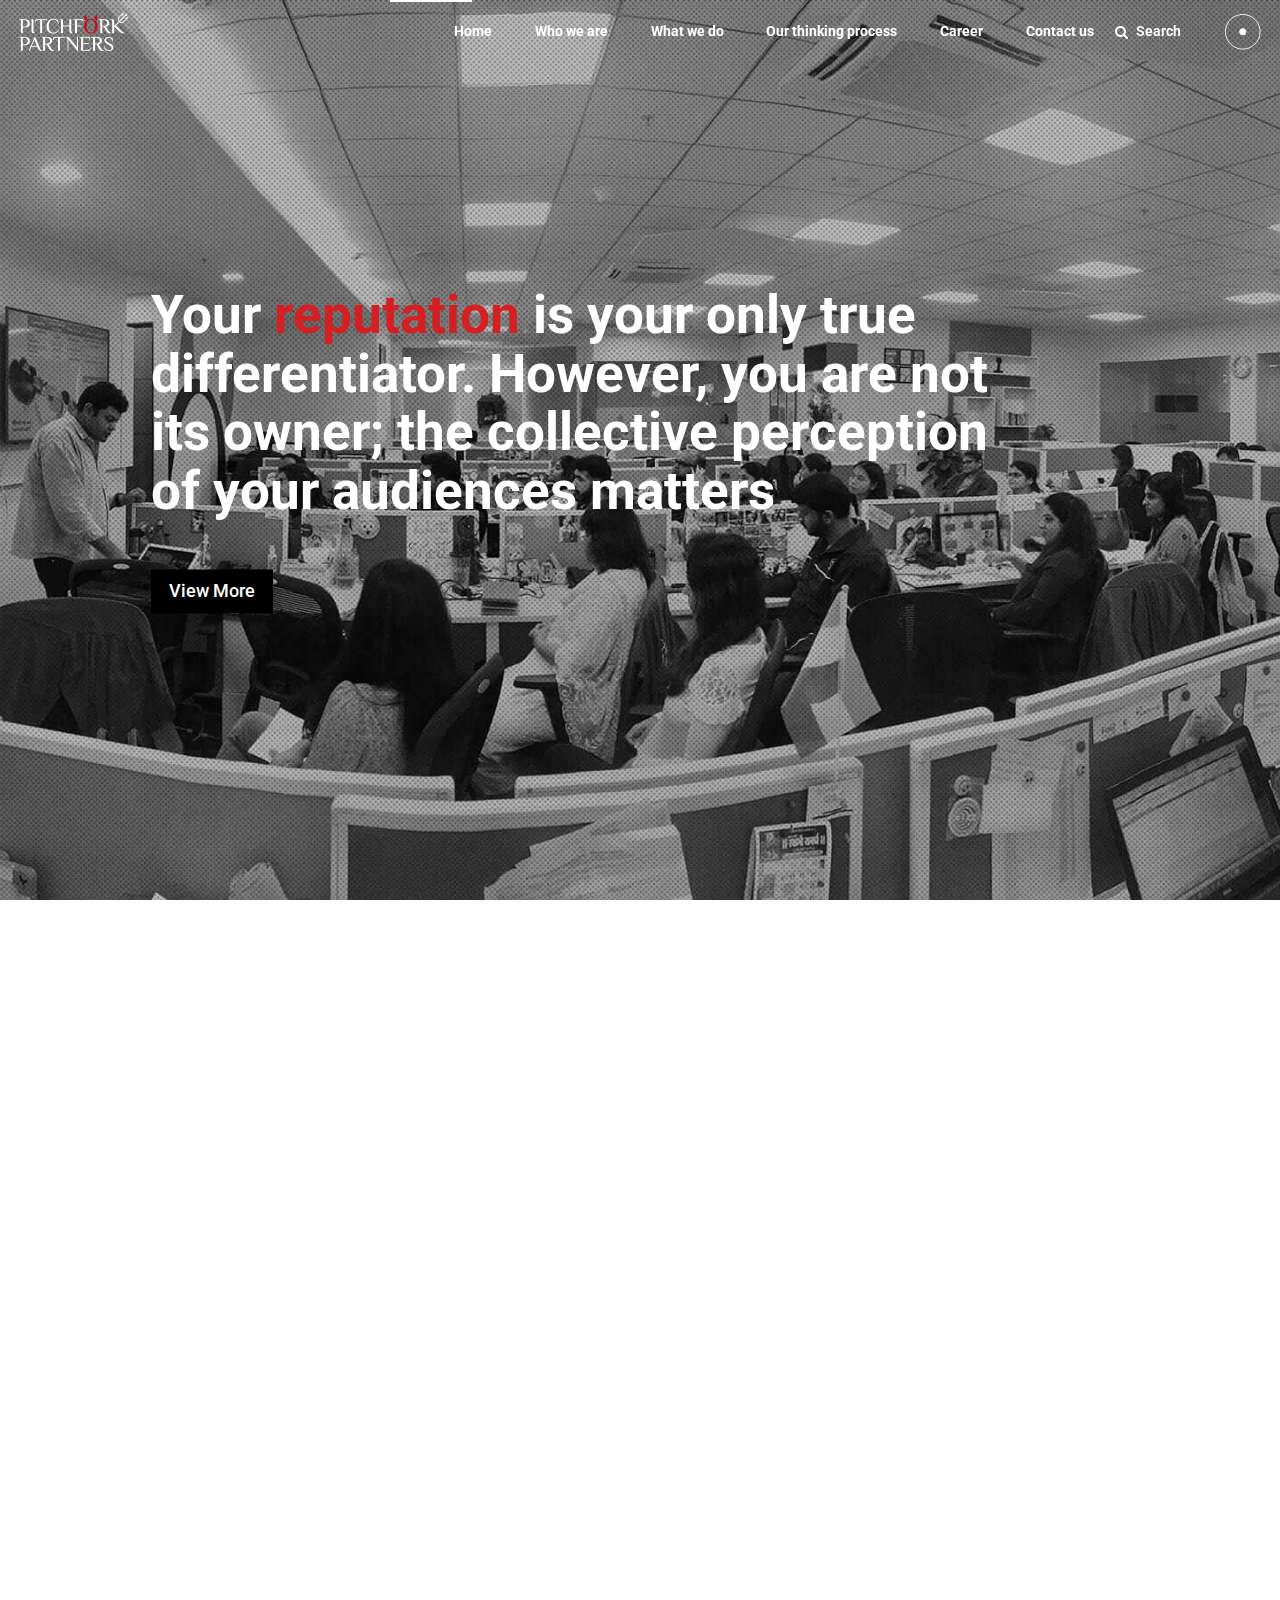
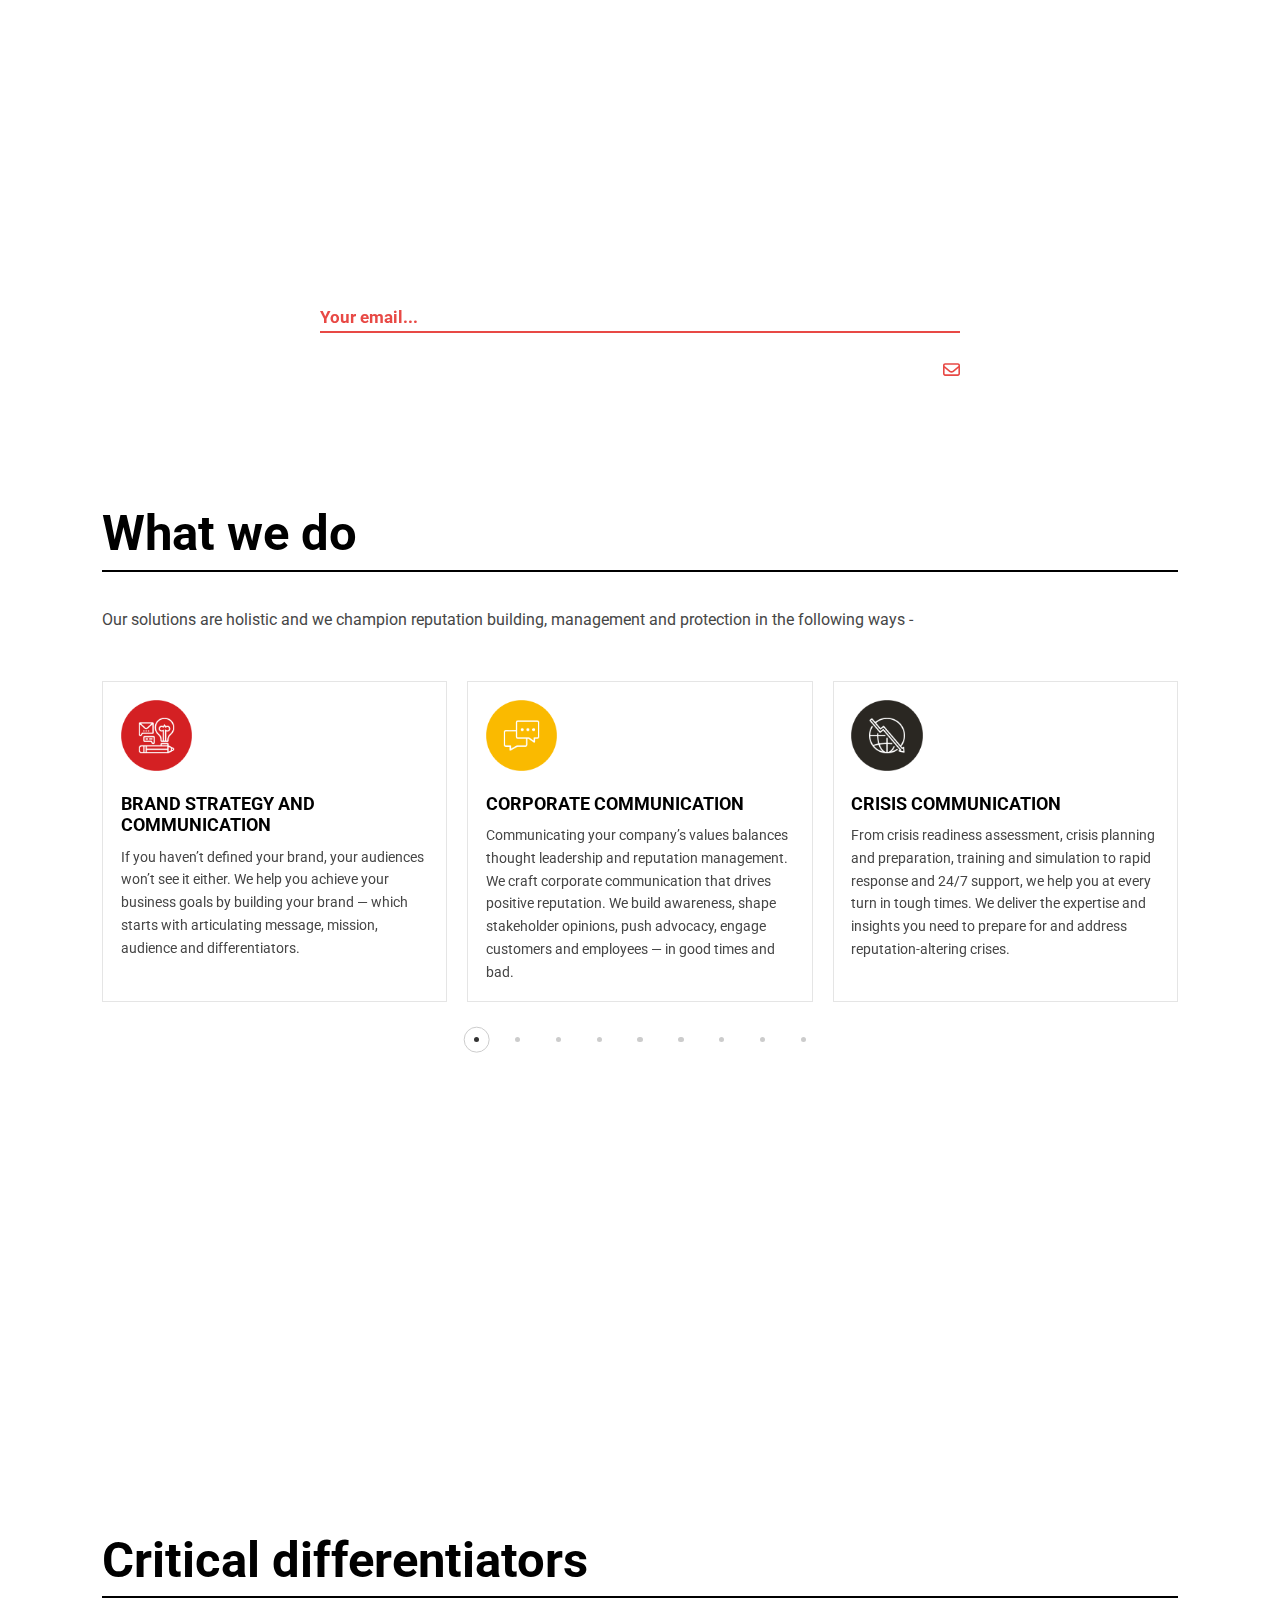
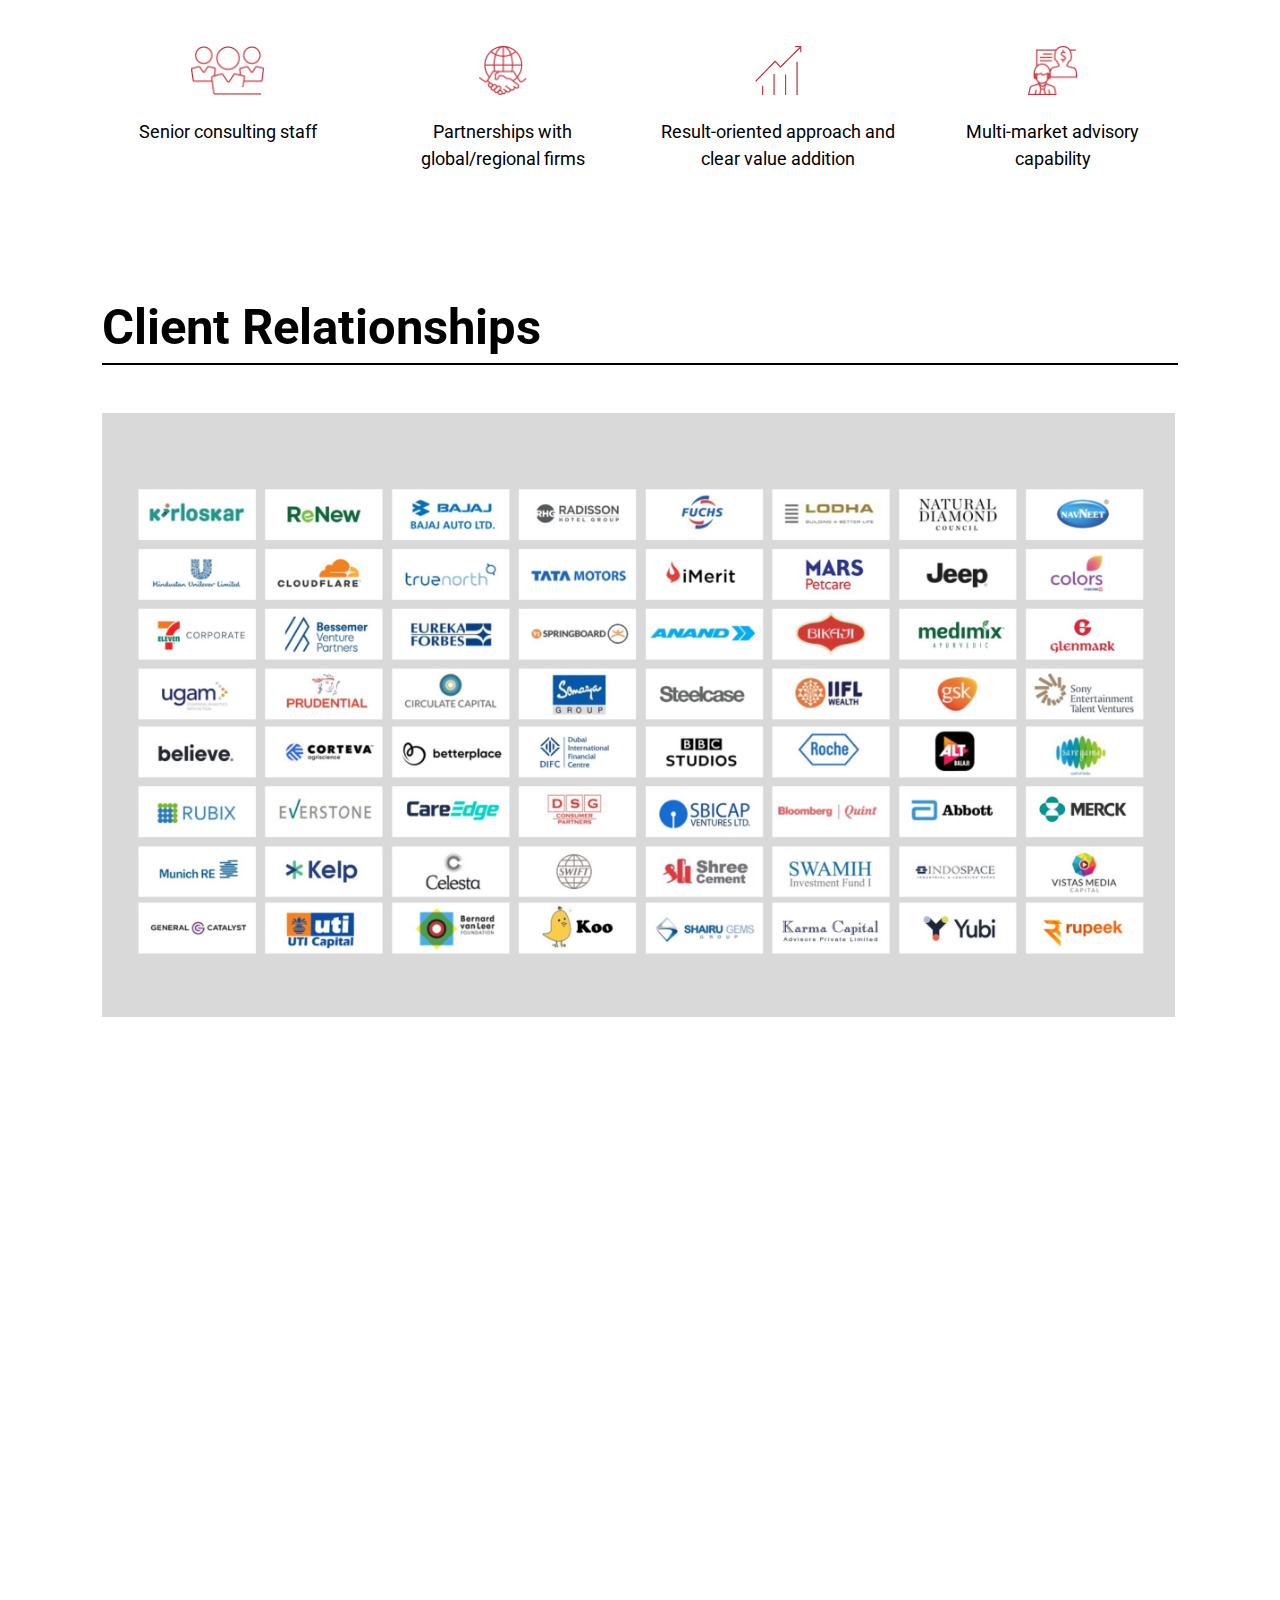
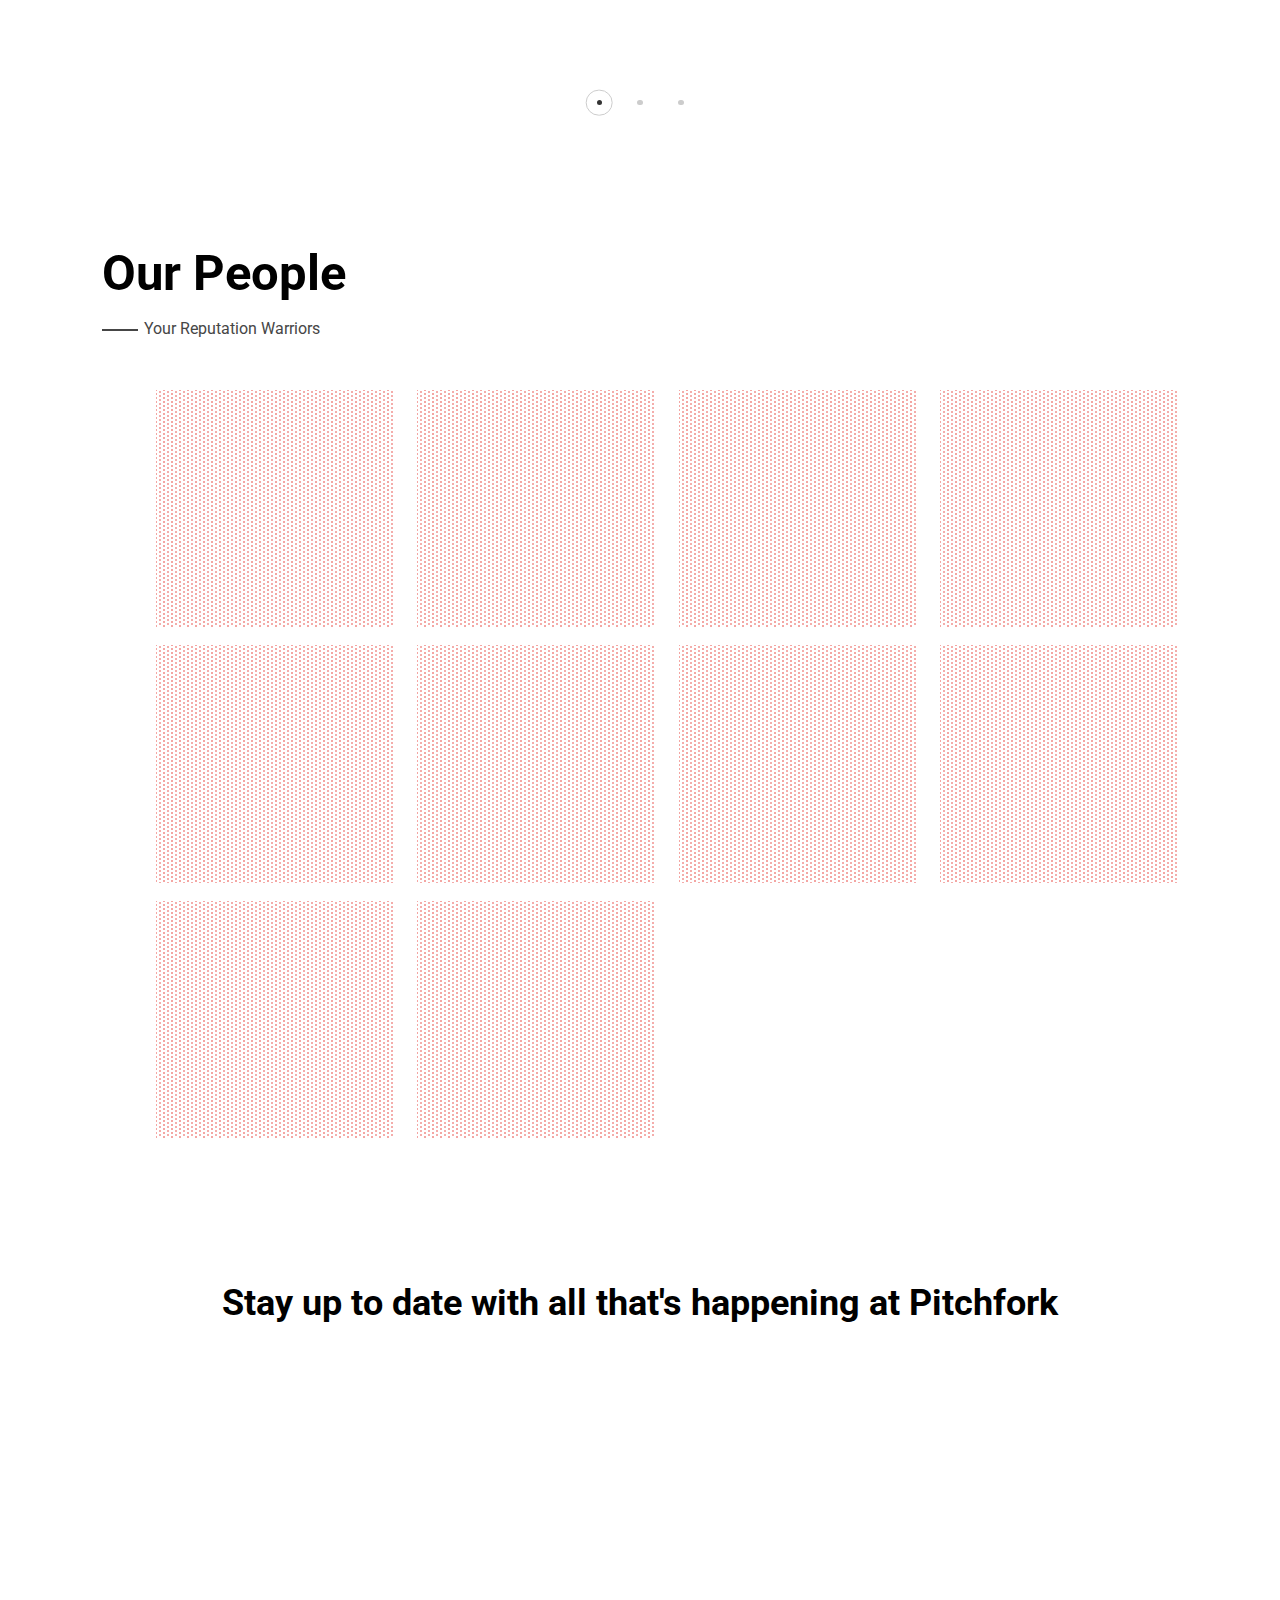
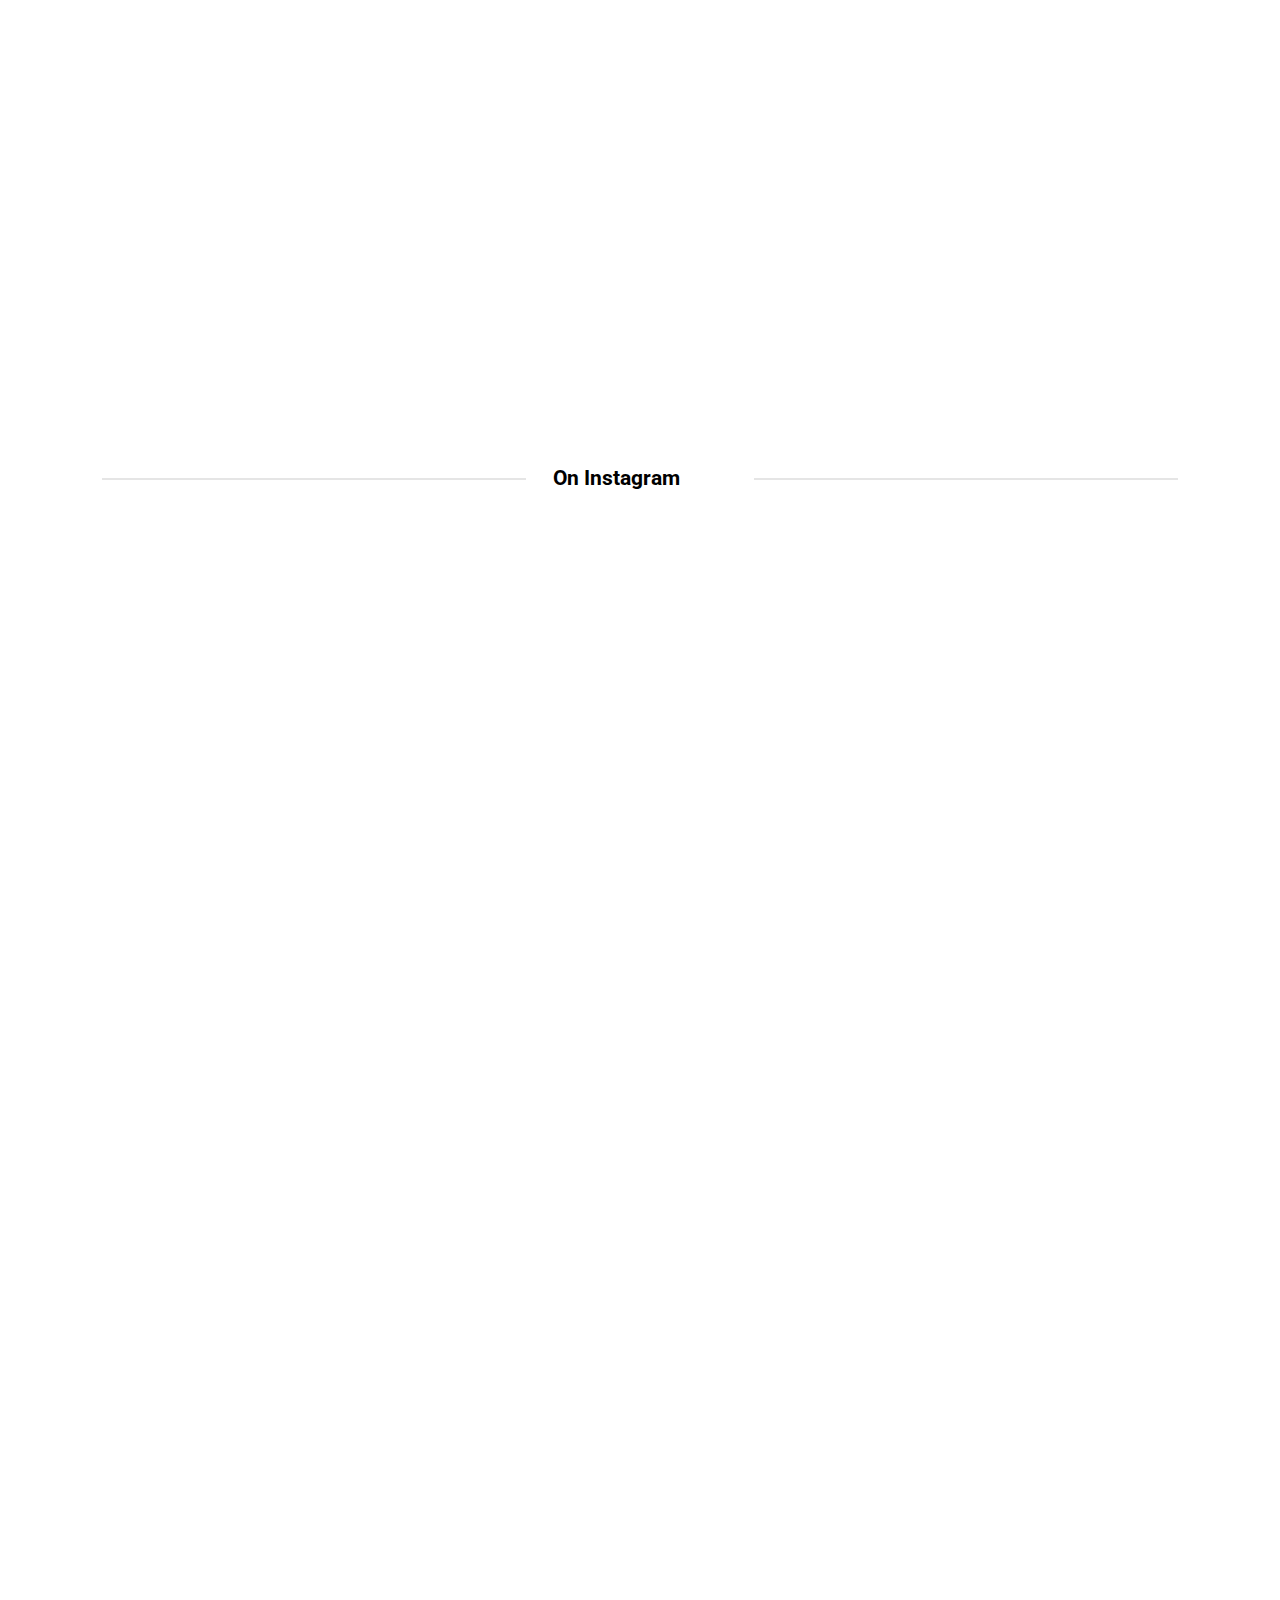
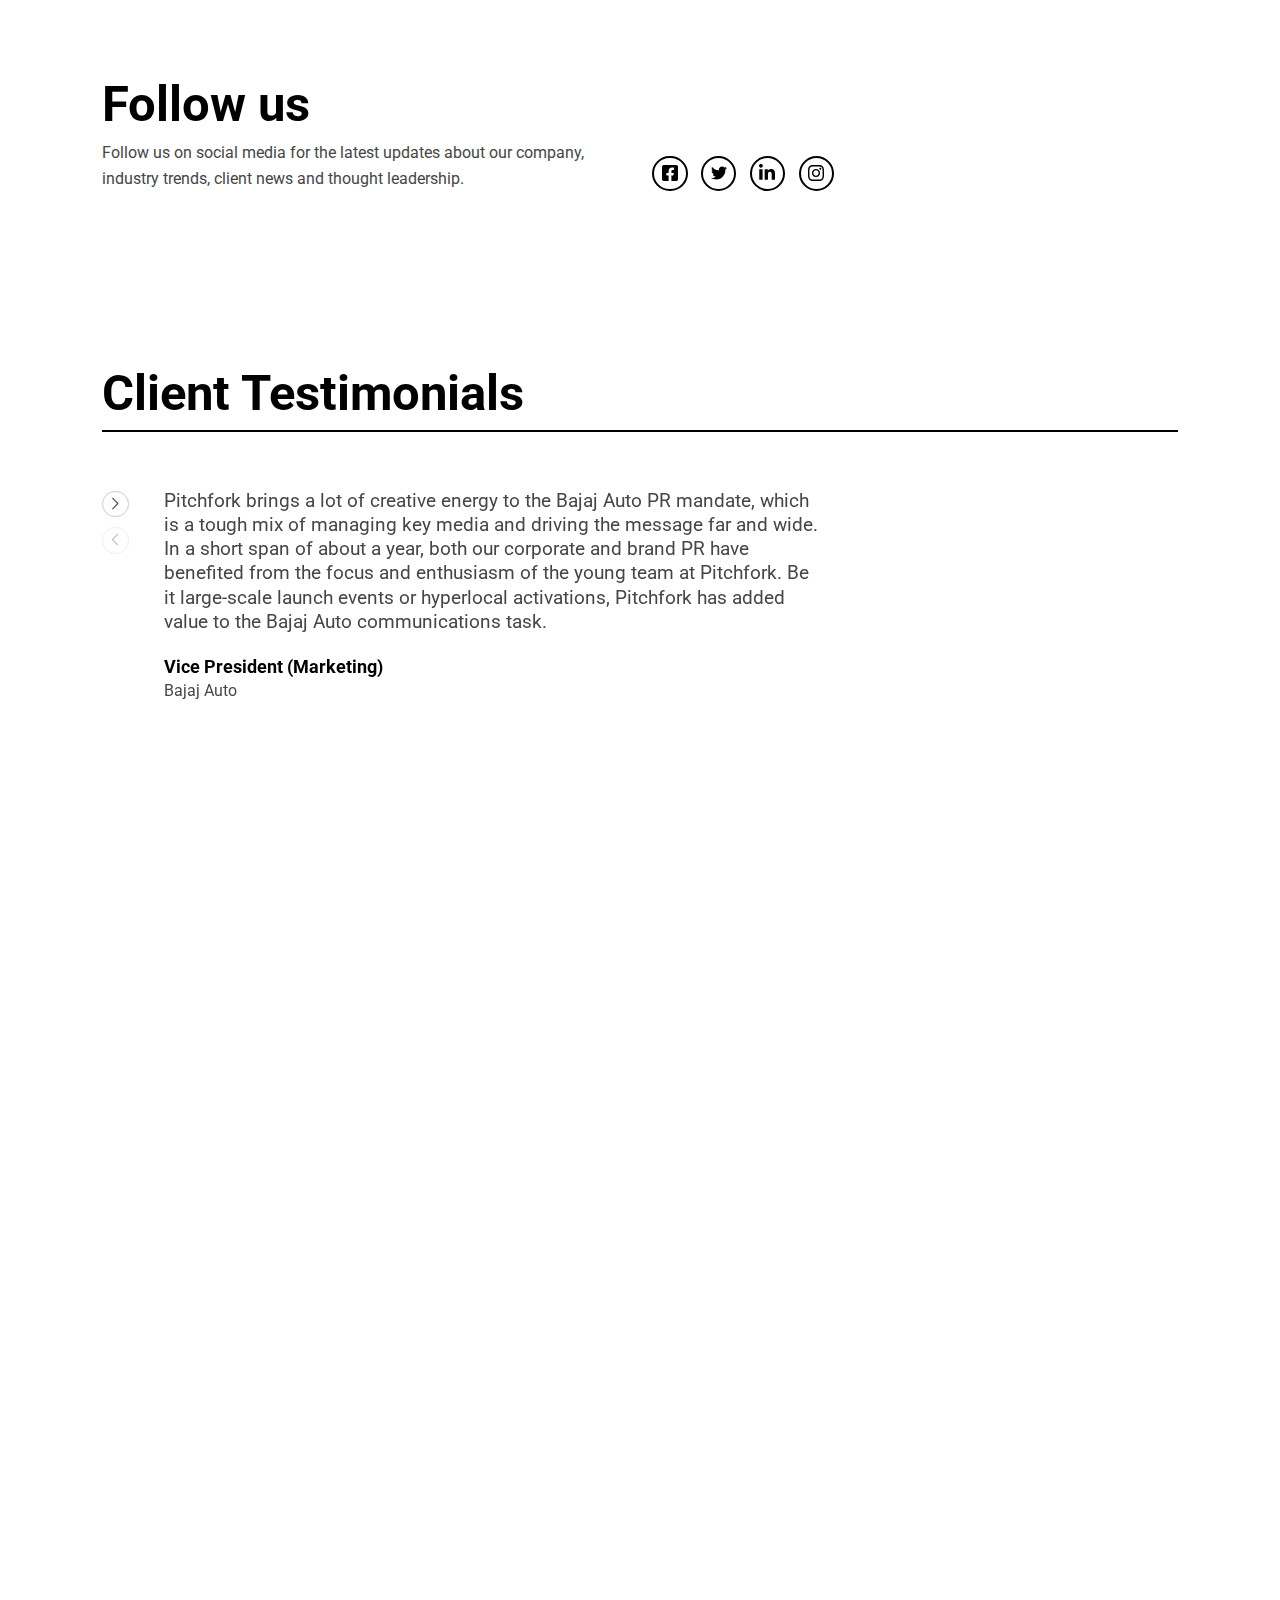
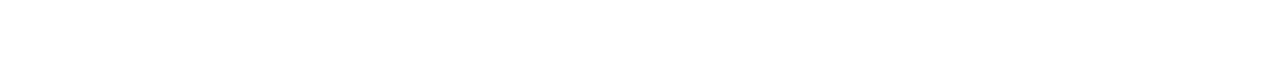
==== commit bbcd7972: "Design Changes" ====
--- a/index.html
+++ b/index.html
@@ -594,7 +594,7 @@
                                 <img src="./assets/images/team/sunil-gautam.jpg" width="210" height="210" loading="lazy" alt="Sunil Gautam">
                             </div>
                             <div class="pp-team-text">
-                                <p class="mb-2">Serial entrepreneur, strategic communications veteran</p>
+                                <p class="mb-1">Serial entrepreneur, strategic communications veteran</p>
                                 <h4 class="mb-0">Sunil Gautam</h4>
                             </div>
                         </div>
@@ -605,7 +605,7 @@
                                 <img src="./assets/images/team/jaideep-shergill.jpg" width="210" height="210" loading="lazy" alt="Jaideep Shergill">
                             </div>
                             <div class="pp-team-text">
-                                <p class="mb-2">Strategic communications veteran, multi-market expert</p>
+                                <p class="mb-1">Strategic communications veteran, multi-market expert</p>
                                 <h4 class="mb-0">Jaideep Shergill</h4>
                             </div>
                         </div>
@@ -616,7 +616,7 @@
                                 <img src="./assets/images/team/pankaj-desai.jpg" width="210" height="210" loading="lazy" alt="Pannkajj D Desai">
                             </div>
                             <div class="pp-team-text">
-                                <p class="mb-2">Business Leadership and Branding Expert</p>
+                                <p class="mb-1">Business Leadership and Branding Expert</p>
                                 <h4 class="mb-0">Pannkajj D Desai</h4>
                             </div>
                         </div>
@@ -627,7 +627,7 @@
                                 <img src="./assets/images/team/ashraf-engineer.jpg" width="210" height="210" loading="lazy" alt="Ashraf Engineer">
                             </div>
                             <div class="pp-team-text">
-                                <p class="mb-2">Strategic marketing and communications expert, insights veteran</p>
+                                <p class="mb-1">Strategic marketing and communications expert, insights veteran</p>
                                 <h4 class="mb-0">Ashraf Engineer</h4>
                             </div>
                         </div>
@@ -638,7 +638,7 @@
                                 <img src="./assets/images/team/daylon.jpg" width="210" height="210" loading="lazy" alt="Daylon D'cruz">
                             </div>
                             <div class="pp-team-text">
-                                <p class="mb-2">Corporate communication strategist, PR and Media Relations Expert</p>
+                                <p class="mb-1">Corporate communication strategist, PR and Media Relations Expert</p>
                                 <h4 class="mb-0">Daylon D'cruz</h4>
                             </div>
                         </div>
@@ -649,7 +649,7 @@
                                 <img src="./assets/images/team/dhara-rajput.jpg" width="210" height="210" loading="lazy" alt="Dhara Rajput">
                             </div>
                             <div class="pp-team-text">
-                                <p class="mb-2">Corporate communication strategist, Public relations expert</p>
+                                <p class="mb-1">Corporate communication strategist, Public relations expert</p>
                                 <h4 class="mb-0">Dhara Rajput</h4>
                             </div>
                         </div>
@@ -660,7 +660,7 @@
                                 <img src="./assets/images/team/rohidas-ugalmugale.png" width="210" height="210" loading="lazy" alt="Rohidas Ugalmugale">
                             </div>
                             <div class="pp-team-text">
-                                <p class="mb-2">Finance and operations specialist</p>
+                                <p class="mb-1">Finance and operations specialist</p>
                                 <h4 class="mb-0">Rohidas Ugalmugale</h4>
                             </div>
                         </div>
@@ -671,7 +671,7 @@
                                 <img src="./assets/images/team/hemani-vadgama.png" width="210" height="210" loading="lazy" alt="Hemani Vadgama">
                             </div>
                             <div class="pp-team-text">
-                                <p class="mb-2">Consumer Communications Expert</p>
+                                <p class="mb-1">Consumer Communications Expert</p>
                                 <h4 class="mb-0">Hemani Vadgama</h4>
                             </div>
                         </div>
@@ -682,7 +682,7 @@
                                 <img src="./assets/images/team/kishor-barua.jpg" width="210" height="210" loading="lazy" alt="Kishor Barua">
                             </div>
                             <div class="pp-team-text">
-                                <p class="mb-2">Communications strategist, PR, and media relations expert</p>
+                                <p class="mb-1">Communications strategist, PR, and media relations expert</p>
                                 <h4 class="mb-0">Kishor Barua</h4>
                             </div>
                         </div>
@@ -693,7 +693,7 @@
                                 <img src="./assets/images/team/mukesh-tharali.jpg" width="210" height="210" loading="lazy" alt="Mukesh Tharali">
                             </div>
                             <div class="pp-team-text">
-                                <p class="mb-2">People Champion</p>
+                                <p class="mb-1">People Champion</p>
                                 <h4 class="mb-0">Mukesh Tharali</h4>
                             </div>
                         </div>
--- a/assets/css/style.css
+++ b/assets/css/style.css
@@ -25,10 +25,14 @@
     text-decoration: none;
     font-size: 1.111rem;
     color: var(--black);
+    -webkit-transition: all 0.6s ease-in-out;
+    -o-transition: all 0.6s ease-in-out;
     transition: all 0.6s ease-in-out;
 }
 a:hover {
     color: var(--pink);
+    -webkit-transition: all 0.6s ease-in-out;
+    -o-transition: all 0.6s ease-in-out;
     transition: all 0.6s ease-in-out;
 }
 :focus {
@@ -70,7 +74,7 @@
 h1, .h1, h2, .h2, h3, .h3, h4, .h4, h5, .h5, h6, .h6 {
     color: var(--black);
     font-weight: 700;
-    line-height: 1.3;
+    line-height: 1.1;
 }
 h1, .h1 {
     font-size: 3.333rem; /* 60 */
@@ -170,11 +174,15 @@
     border-radius: 0;
     font-weight: 500;
     padding: 0.556rem 1.111rem;
+    -webkit-transition: all 0.6s ease-in-out;
+    -o-transition: all 0.6s ease-in-out;
     transition: all 0.6s ease-in-out;
 }
 .btn:hover {
     background-color: #ffffff;
     color: var(--black);
+    -webkit-transition: all 0.6s ease-in-out;
+    -o-transition: all 0.6s ease-in-out;
     transition: all 0.6s ease-in-out;
 }
 
@@ -185,7 +193,11 @@
 }
 
 .pp-social-share {
+    display: -webkit-box;
+    display: -ms-flexbox;
     display: flex;
+    -webkit-box-align: center;
+    -ms-flex-align: center;
     align-items: center;
     list-style: none;
     padding: 0;
@@ -200,8 +212,14 @@
     border-radius: 5.556rem;
     width: 2.222rem;
     height: 2.222rem;
+    display: -webkit-box;
+    display: -ms-flexbox;
     display: flex;
+    -webkit-box-align: center;
+    -ms-flex-align: center;
     align-items: center;
+    -webkit-box-pack: center;
+    -ms-flex-pack: center;
     justify-content: center;
 }
 .pp-social-share li a svg {
@@ -235,7 +253,13 @@
     position: fixed;
     top: -4.222rem;
     background-color: #ffffff;
+    -webkit-transition: -webkit-transform .5s;
+    transition: -webkit-transform .5s;
+    -o-transition: transform .5s;
     transition: transform .5s;
+    transition: transform .5s, -webkit-transform .5s;
+    -webkit-transform: translateY(4.222rem);
+    -ms-transform: translateY(4.222rem);
     transform: translateY(4.222rem);
     border-bottom: 1px solid #bfbfbf;
 }
@@ -400,7 +424,11 @@
     list-style: none;
     padding: 0;
     margin: 0;
+    display: -webkit-box;
+    display: -ms-flexbox;
     display: flex;
+    -webkit-box-align: center;
+    -ms-flex-align: center;
     align-items: center;
 }
 .social-share-inline li:not(:last-child) {
@@ -411,10 +439,14 @@
     height: auto;
 }
 path {
+    -webkit-transition: all 0.6s ease-in-out;
+    -o-transition: all 0.6s ease-in-out;
     transition: all 0.6s ease-in-out;
 }
 a:hover svg path {
     fill: var(--pink);
+    -webkit-transition: all 0.6s ease-in-out;
+    -o-transition: all 0.6s ease-in-out;
     transition: all 0.6s ease-in-out;
 }
 
@@ -448,8 +480,14 @@
 .pp-fullscreen-search-form {
     width: 56%;
     height: 100vh;
+    display: -webkit-box;
+    display: -ms-flexbox;
     display: flex;
+    -webkit-box-align: center;
+    -ms-flex-align: center;
     align-items: center;
+    -webkit-box-pack: center;
+    -ms-flex-pack: center;
     justify-content: center;
     margin: 0 auto;
 }
@@ -529,10 +567,14 @@
     left: 11.111rem;
     width: 70%;
     height: auto;
+    -webkit-transition: all 0.6s ease-in-out;
+    -o-transition: all 0.6s ease-in-out;
     transition: all 0.6s ease-in-out;
 }
 .swiper-slide-active .pp-hero-item .pp-hero-content {
     left: 9.444rem;
+    -webkit-transition: all 0.6s ease-in-out;
+    -o-transition: all 0.6s ease-in-out;
     transition: all 0.6s ease-in-out;
 }
 .hero-slider .swiper-button {
@@ -599,12 +641,12 @@
     100% {
       transform: translate(0, 15px);
     }
-  }
-  @keyframes simple-move {
+}
+@keyframes simple-move {
     100% {
-      transform: translate(0, 15px);
-    }
-  }
+        transform: translate(0, 15px);
+    }
+}
 
 .pp-our-process-text .process-sub-text {
     position: relative;
@@ -834,14 +876,27 @@
 }
 .pp-company-stats-holder {
     position: relative;
+    display: -webkit-box;
+    display: -ms-flexbox;
     display: flex;
+    -ms-flex-wrap: wrap;
     flex-wrap: wrap;
+    -webkit-box-align: center;
+    -ms-flex-align: center;
     align-items: center;
+    -webkit-box-pack: center;
+    -ms-flex-pack: center;
     justify-content: center;
 }
 .pp-company-stats-item {
+    display: -webkit-box;
+    display: -ms-flexbox;
     display: flex;
+    -webkit-box-align: center;
+    -ms-flex-align: center;
     align-items: center;
+    -webkit-box-pack: center;
+    -ms-flex-pack: center;
     justify-content: center;
 }
 .pp-company-stats-inner {
@@ -1105,11 +1160,15 @@
     z-index: 1;
     opacity: 0;
     visibility: hidden;
+    -webkit-transition: all 0.6s ease-in-out;
+    -o-transition: all 0.6s ease-in-out;
     transition: all 0.6s ease-in-out;
 }
 .pp-team-item:hover .pp-team-text {
     opacity: 1;
     visibility: visible;
+    -webkit-transition: all 0.6s ease-in-out;
+    -o-transition: all 0.6s ease-in-out;
     transition: all 0.6s ease-in-out;
 }
 .pp-team-item .pp-team-text h4 {
@@ -1133,11 +1192,11 @@
     font-size: 1.333rem;
 }
 .job-item p {
-    font-size: 0.889rem;
+    font-size: 16px;
 }
 .job-item ul li {
     margin-bottom: 0.556rem;
-    font-size: 0.889rem;
+    font-size: 16px;
 }
 .btn-unlderline:hover {
     background-color: var(--black);
@@ -1216,6 +1275,12 @@
     resize: none;
 }
 /* Career CSS */
+
+/* Contact us CSS */
+.contact-item h5 {
+    line-height: 1.4;
+}
+/* Contact us CSS */
 
 /* Footer CSS */
 .back-to-top {
@@ -1411,6 +1476,7 @@
         opacity: 1;
         visibility: visible;
         background-color: rgba(255, 255, 255, 0.8);
+        bottom: 0;
         width: 100%;
         padding: 10px;
     }
@@ -1520,6 +1586,10 @@
         width: 2rem;
         height: 2rem;
     }
+    .pp-header-logo img {
+        width: auto;
+        height: 38px;
+    }
     /* Header CSS */
 
     /* Hero Block CSS */
@@ -1594,9 +1664,19 @@
         width: 100%;
     }
     .pp-testimonials-quote img {
-        height: 7rem;
+        height: 5rem;
+    }
+    .testimonials-slider {
+        padding-left: 2.7rem;
     }
     /* Testimonials CSS */
+
+    /* Our Thinking CSS */
+    .our-thinking-section .col-md-1 img {
+        width: 4.5rem;
+        height: 4.5rem;
+    }
+    /* Our Thinking CSS */
 
     /* Footer CSS */
     .pp-footer {
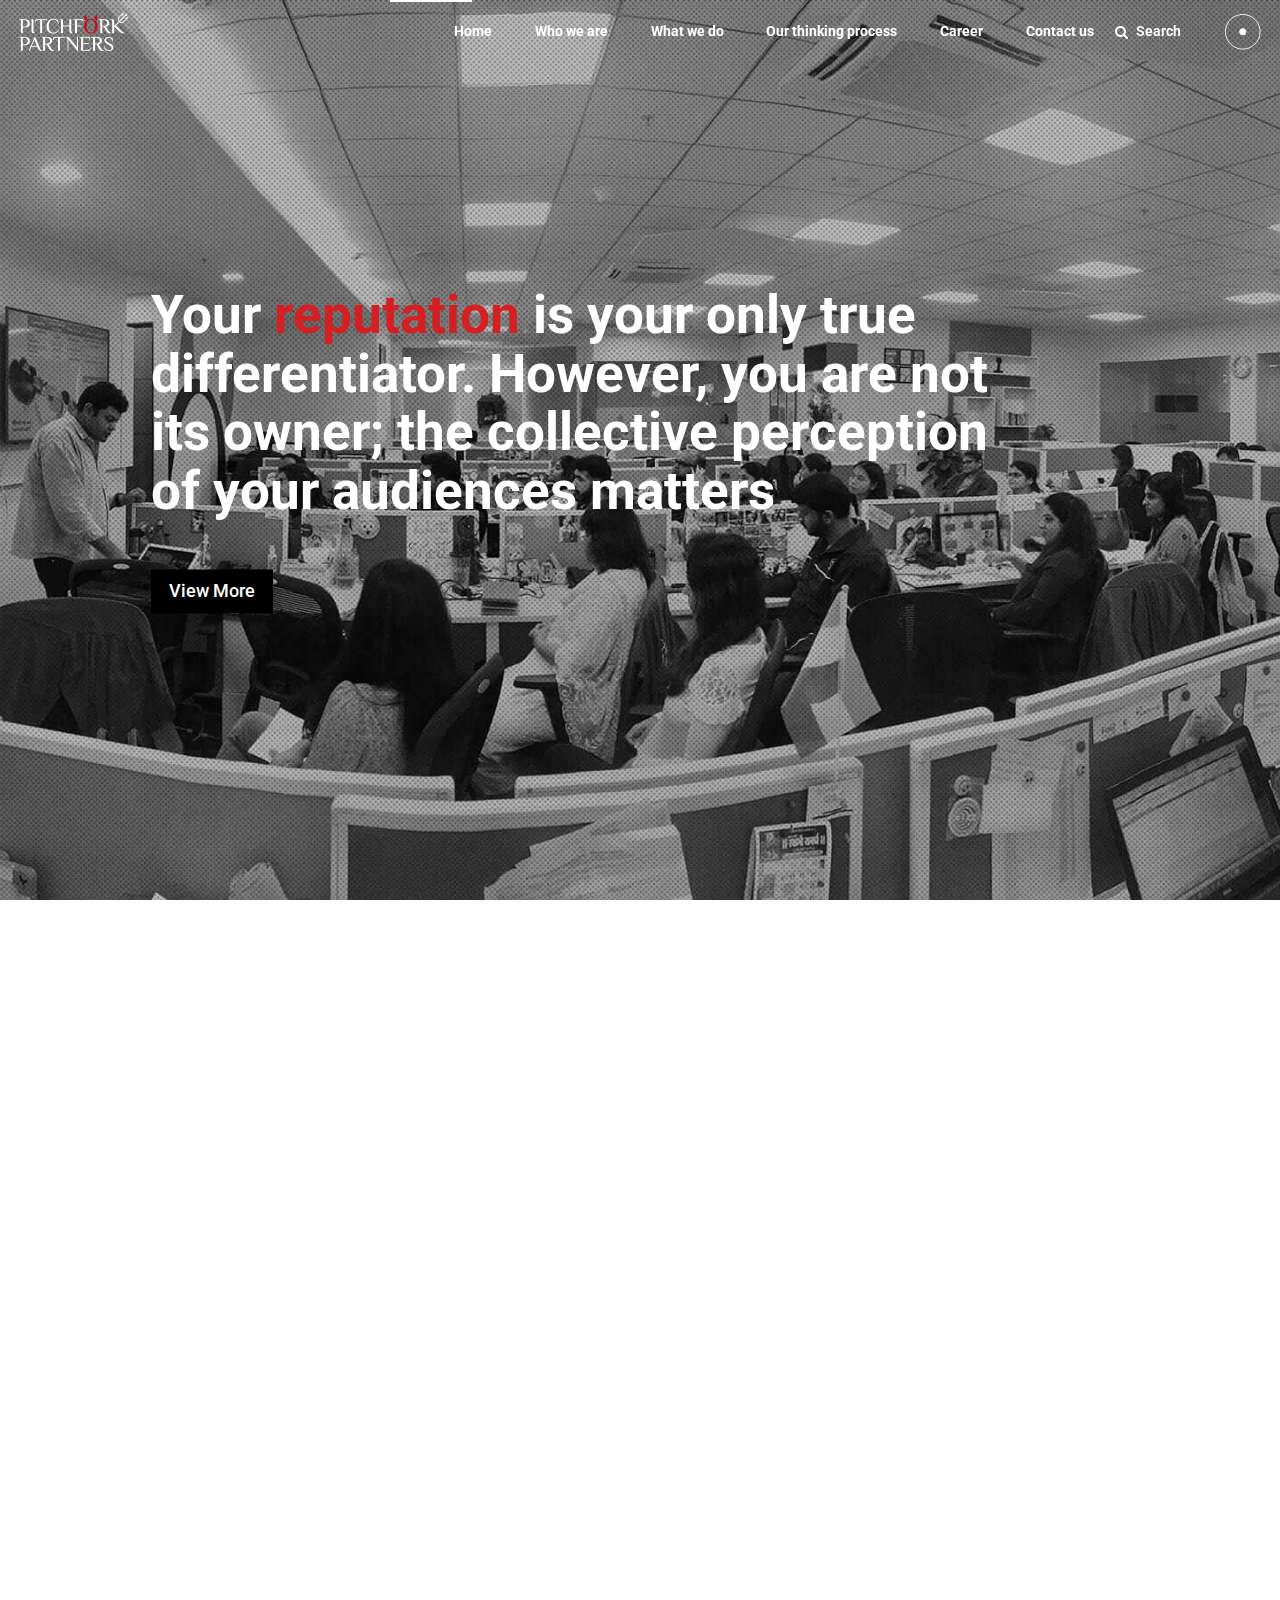
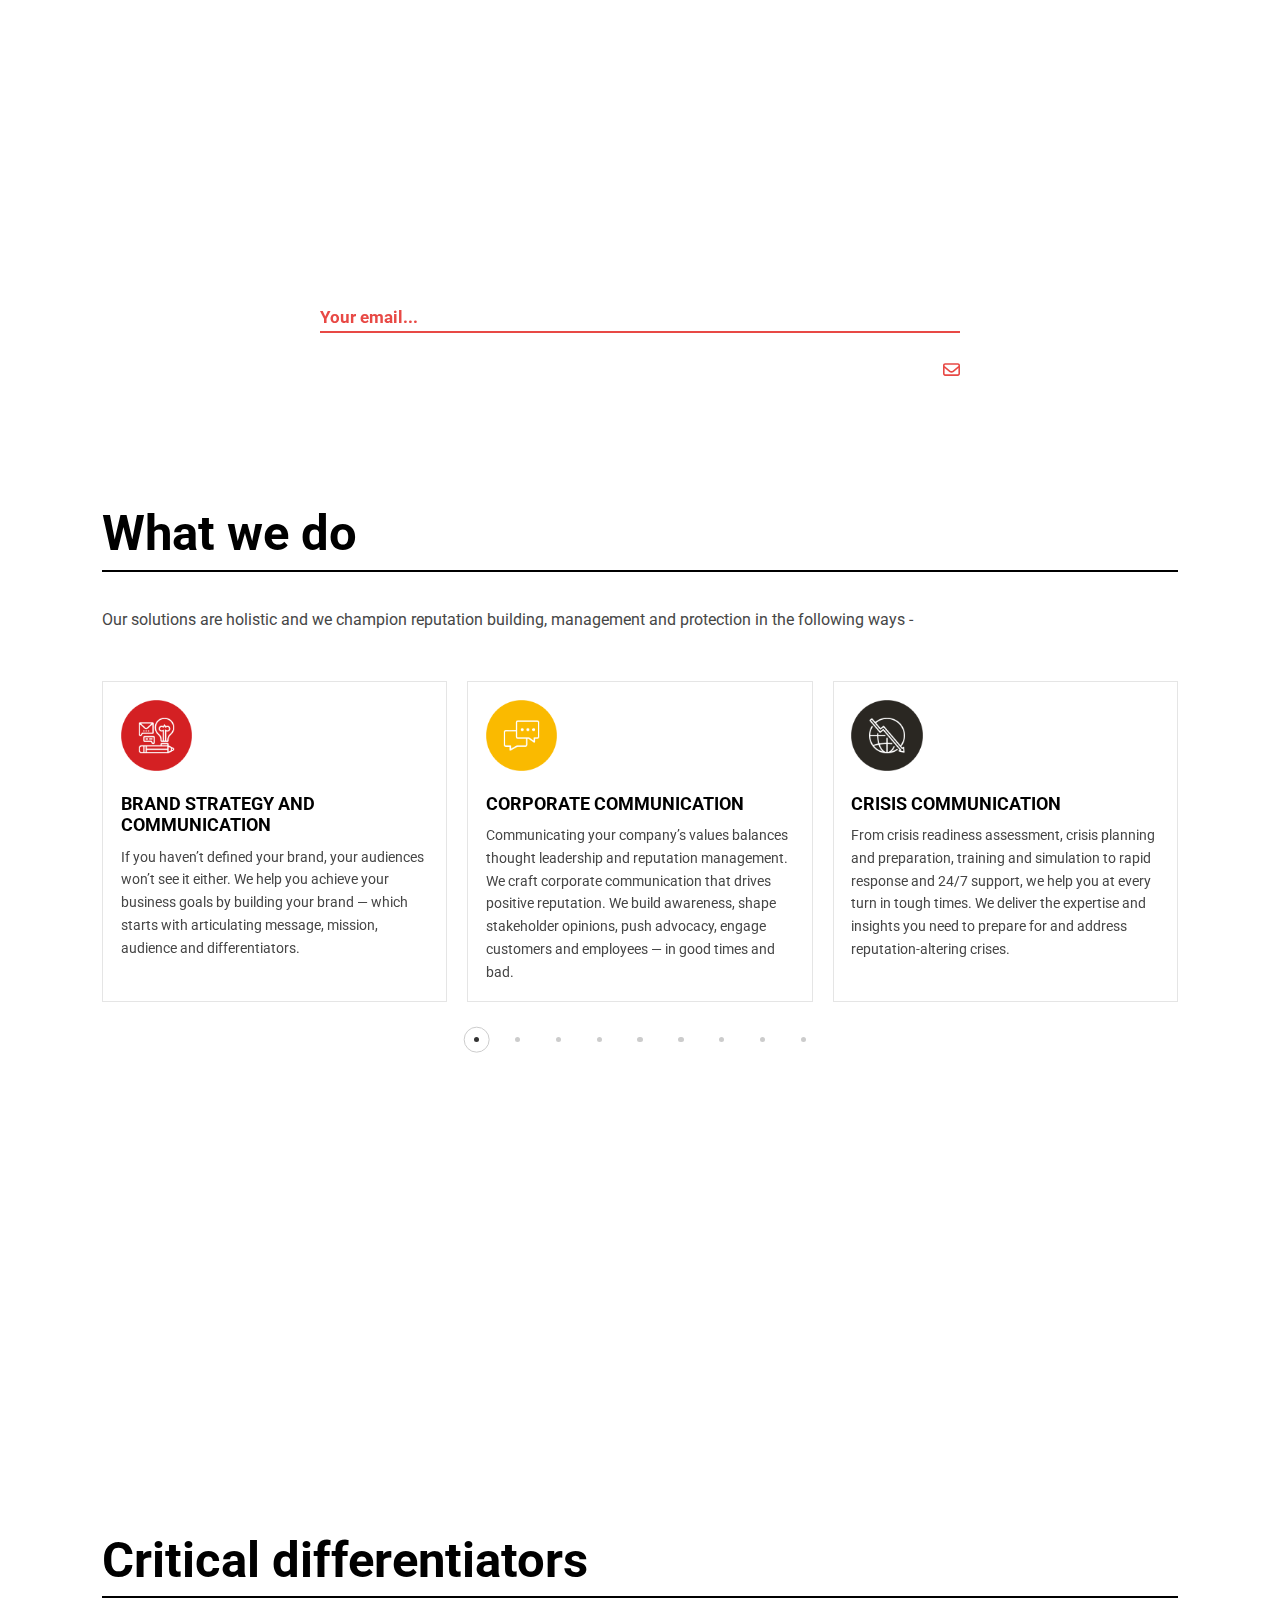
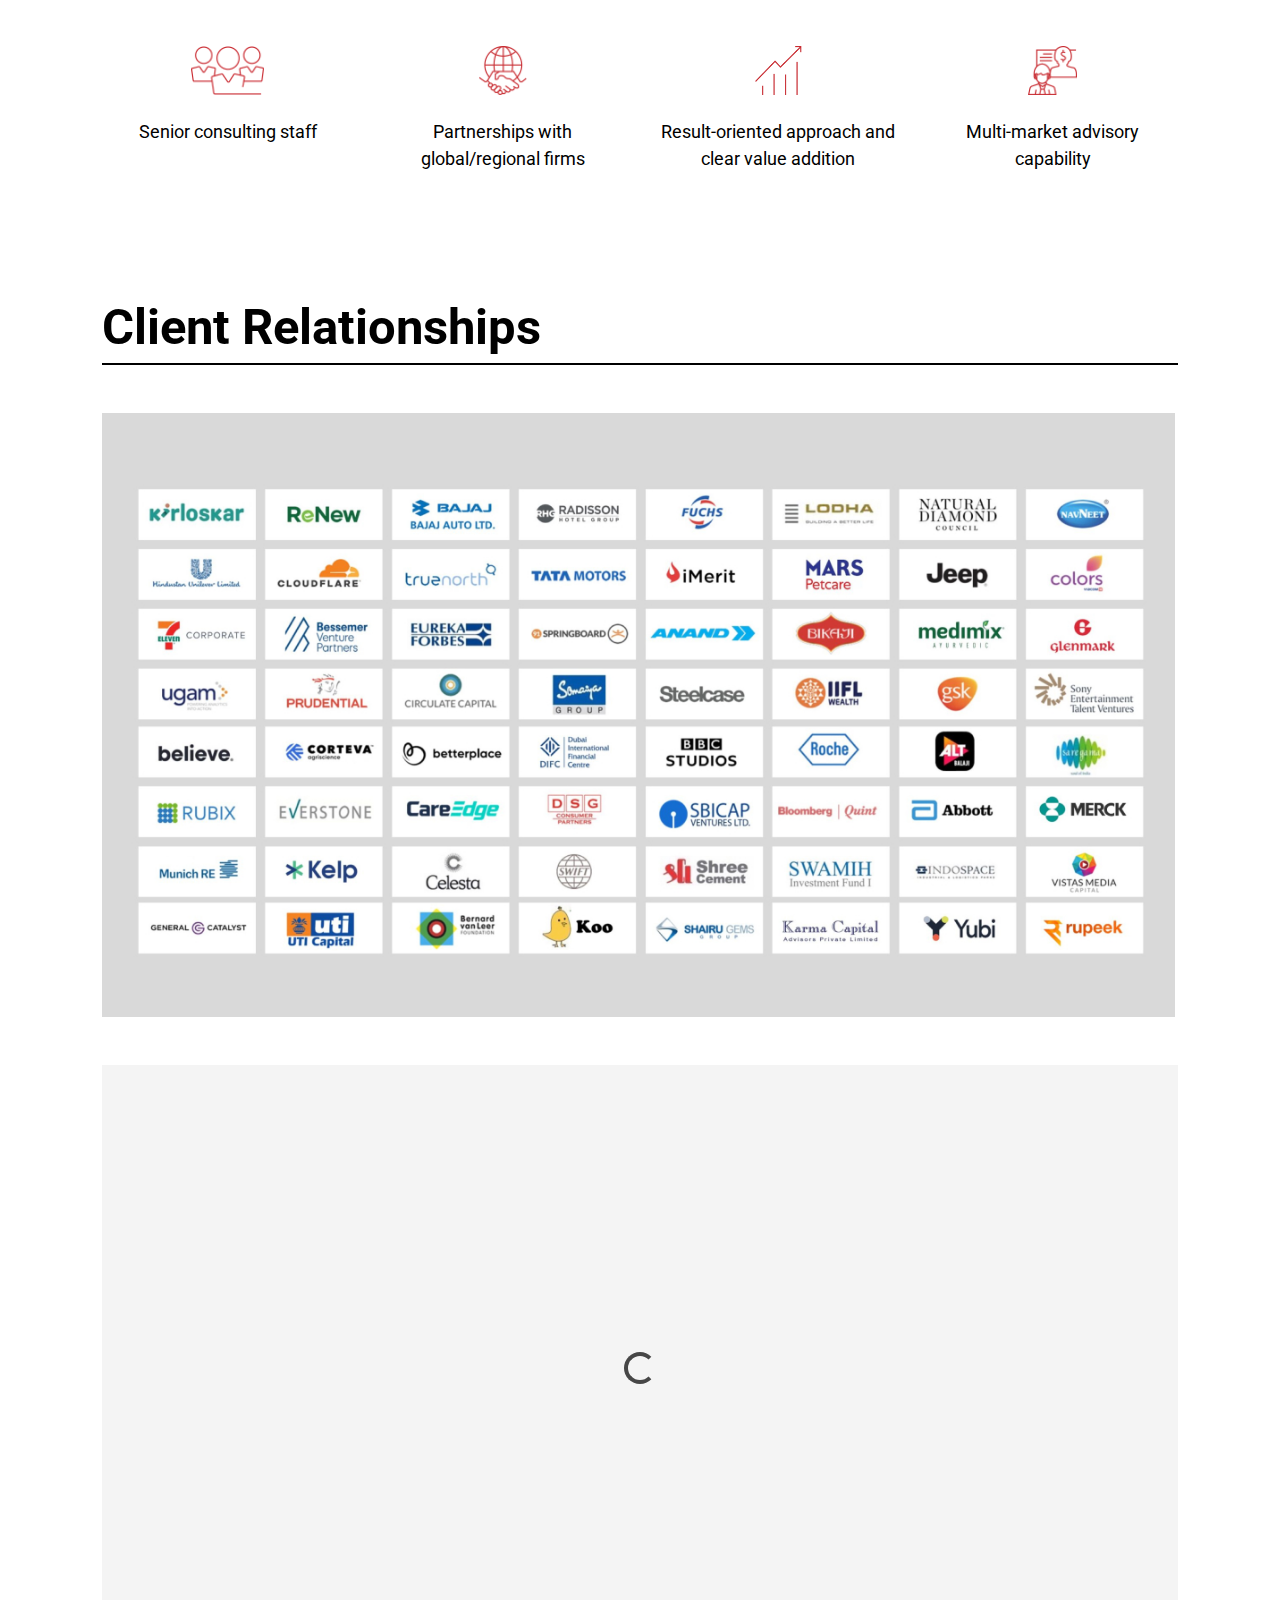
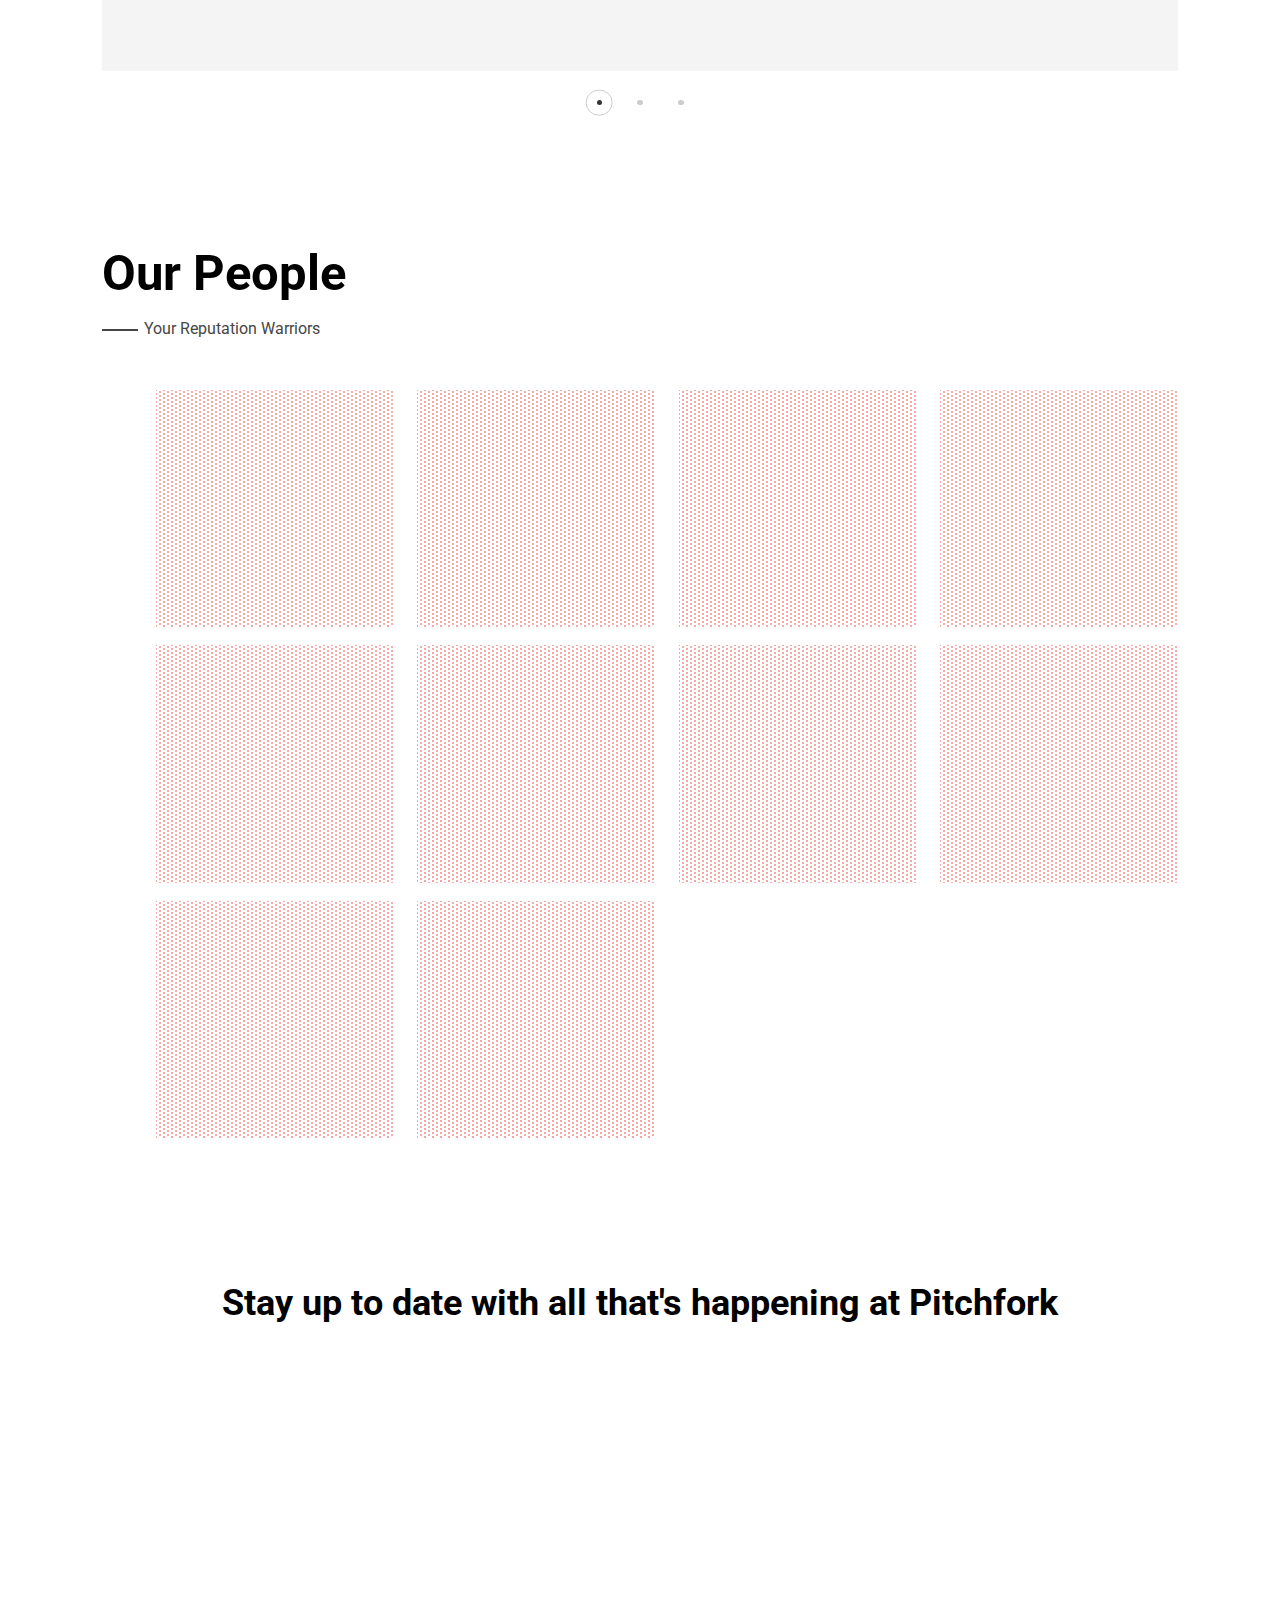
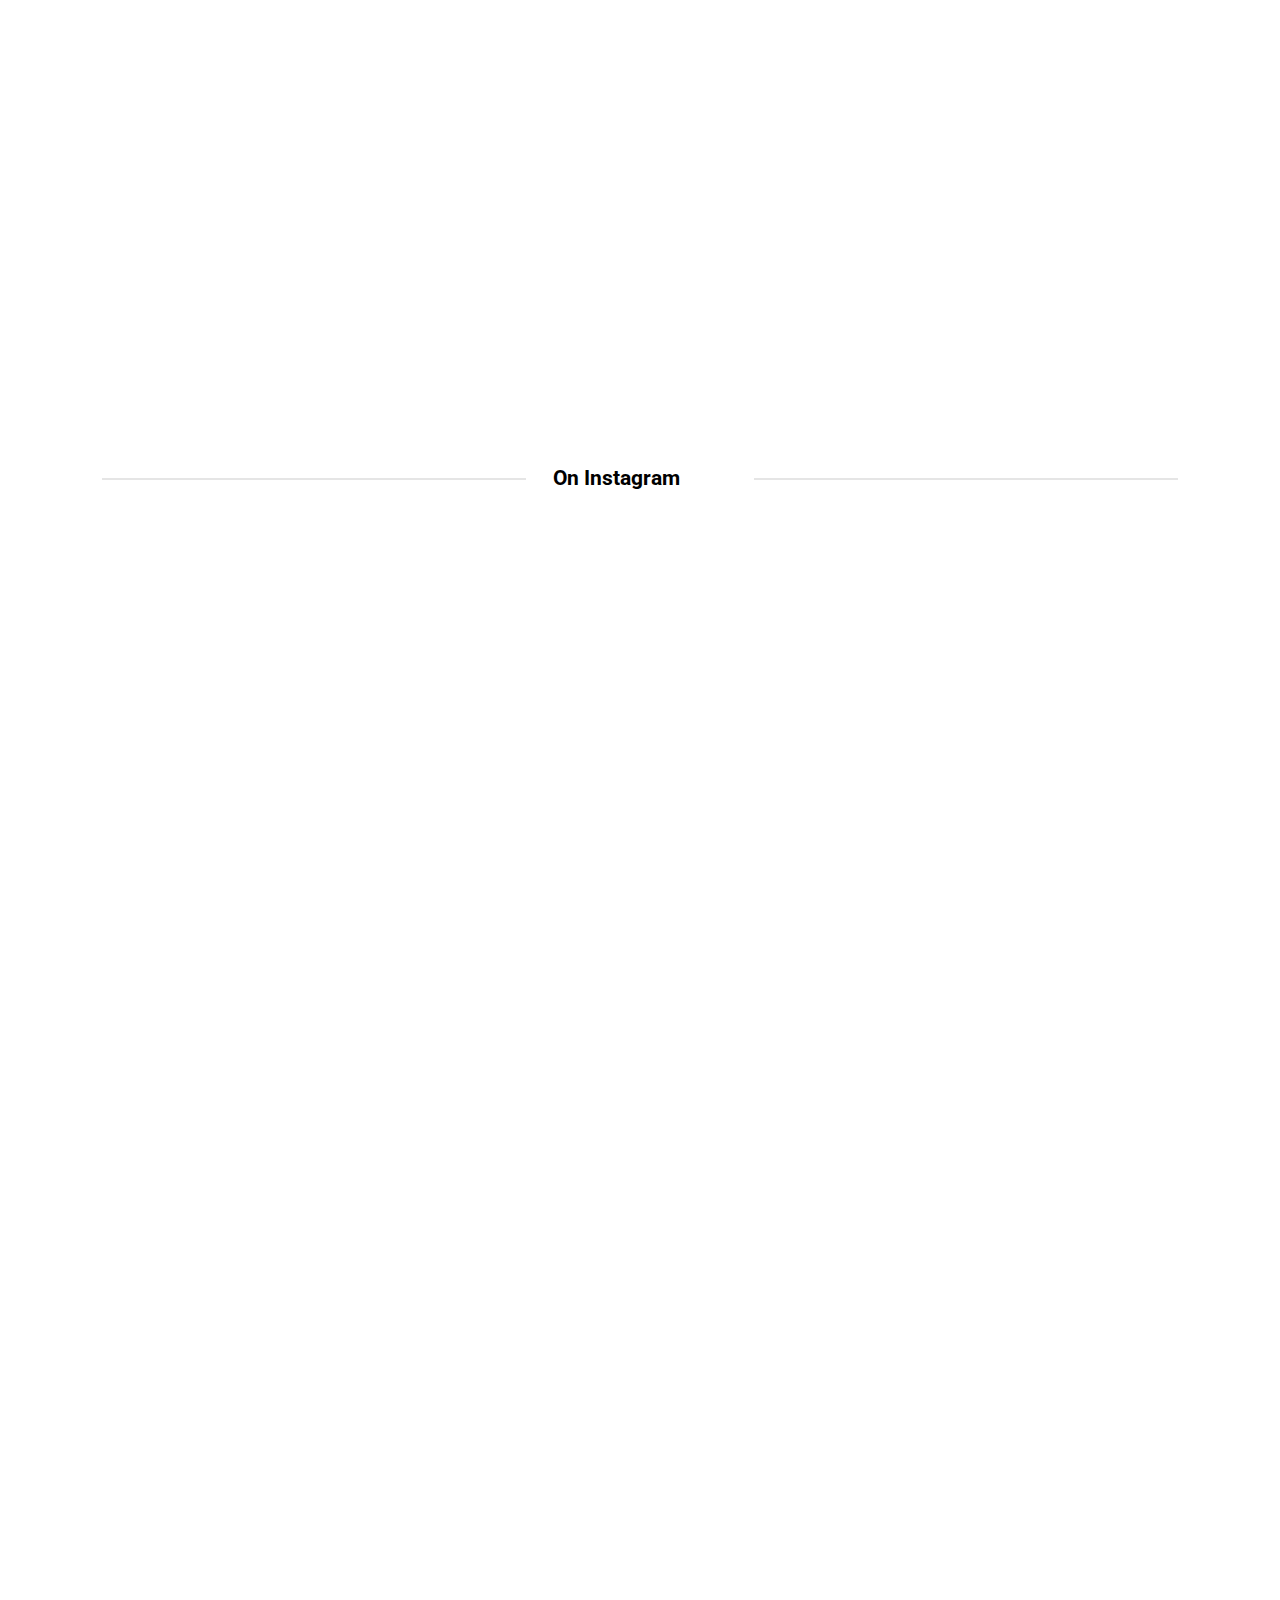
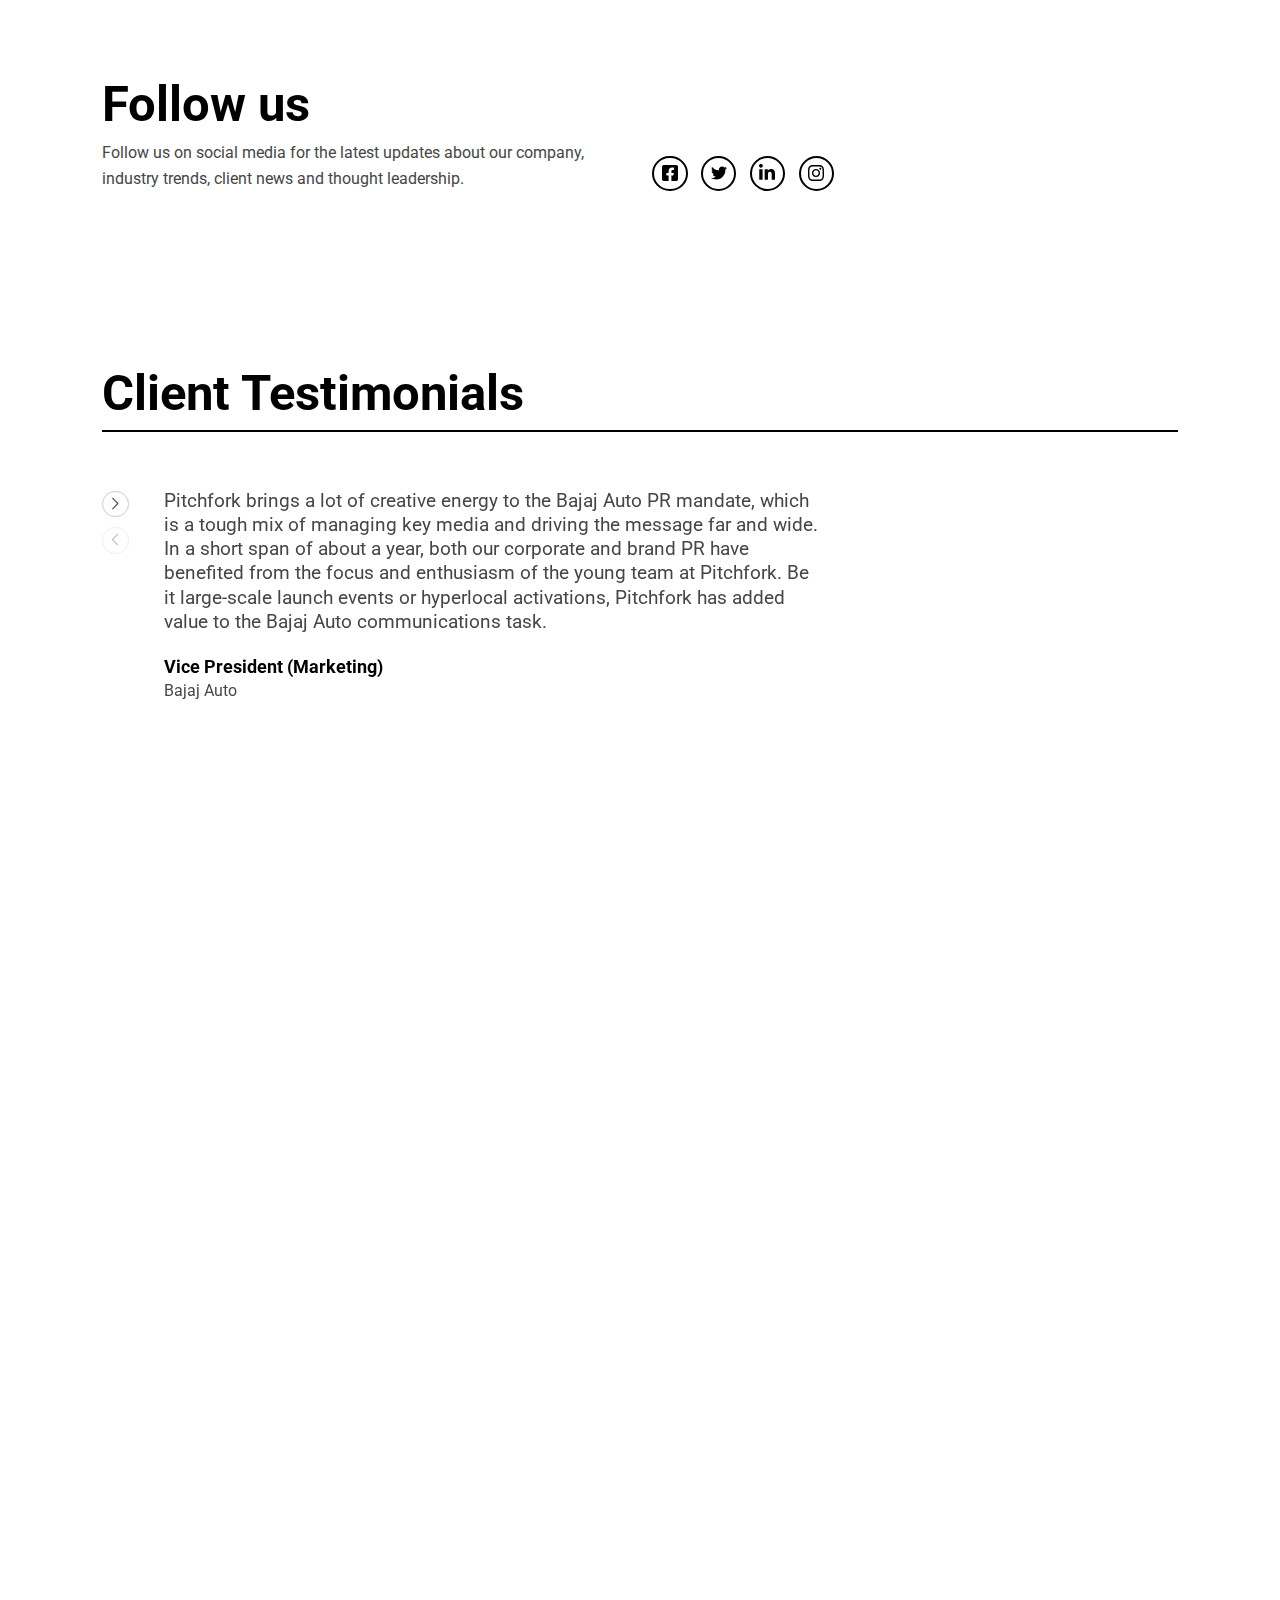
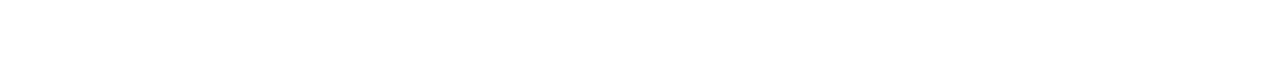
==== commit c323820b: "Design Changes" ====
--- a/index.html
+++ b/index.html
@@ -560,18 +560,24 @@
                 <div class="swiper pp-video-slider mt-5">
                     <div class="swiper-wrapper pb-5">
                         <div class="swiper-slide">
-                            <div class="pp-video-item ratio ratio-16x9">
-                                <iframe width="560" height="315" src="https://www.youtube.com/embed/dwNayOgHOAI" title="YouTube video player" loading="lazy" frameborder="0" allow="accelerometer; autoplay; clipboard-write; encrypted-media; gyroscope; picture-in-picture; web-share" allowfullscreen></iframe>
-                            </div>
-                        </div>
-                        <div class="swiper-slide">
-                            <div class="pp-video-item ratio ratio-16x9">
-                                <iframe width="560" height="315" src="https://www.youtube.com/embed/EupUJiiZG4Y" title="YouTube video player" loading="lazy" frameborder="0" allow="accelerometer; autoplay; clipboard-write; encrypted-media; gyroscope; picture-in-picture; web-share" allowfullscreen></iframe>
-                            </div>
-                        </div>
-                        <div class="swiper-slide">
-                            <div class="pp-video-item ratio ratio-16x9">
-                                <iframe width="560" height="315" src="https://www.youtube.com/embed/zbOs23ZsDMk" title="YouTube video player" loading="lazy" frameborder="0" allow="accelerometer; autoplay; clipboard-write; encrypted-media; gyroscope; picture-in-picture; web-share" allowfullscreen></iframe>
+                            <div id="home-video1" class="pp-video-item bg--grey ratio ratio-16x9">
+                                <div class="loader d-flex align-items-center justify-content-center">
+                                    <div class="spinner-border" role="status"></div>
+                                </div>
+                            </div>
+                        </div>
+                        <div class="swiper-slide">
+                            <div id="home-video2" class="pp-video-item bg--grey ratio ratio-16x9">
+                                <div class="loader d-flex align-items-center justify-content-center">
+                                    <div class="spinner-border" role="status"></div>
+                                </div>
+                            </div>
+                        </div>
+                        <div class="swiper-slide">
+                            <div id="home-video3" class="pp-video-item bg--grey ratio ratio-16x9">
+                                <div class="loader d-flex align-items-center justify-content-center">
+                                    <div class="spinner-border" role="status"></div>
+                                </div>
                             </div>
                         </div>
                     </div>
@@ -840,7 +846,7 @@
                 <div class="col-lg-3 col-md-6">
                     <div class="footer-widget">
                         <div class="footer-logo">
-                            <a href="#"><img src="./assets/images/logo/pitchfork-logo.png" alt="Pitchfork Partners"></a>
+                            <a href="./index.html"><img src="./assets/images/logo/pitchfork-logo.png" width="217" height="76" loading="lazy" alt="Pitchfork Partners"></a>
                         </div>
                         <div class="footer-copyright mt-5">
                             <p class="mb-0">Copyright © 2023 Pitchfork Partners. All Rights Reserved.</p>
@@ -973,5 +979,17 @@
     <script src="./assets/plugins/aos@2.3.1/js/aos.js"></script>
     <!-- Custom Script -->
     <script src="./assets/js/main.js"></script>
+
+    <!-- Video JS for Load Delay -->
+    <script>
+        $(window).bind("load", function() {
+            setTimeout(function() {
+                $('#home-video1').prepend('<iframe width="560" height="315" src="https://www.youtube.com/embed/dwNayOgHOAI" title="YouTube video player" loading="lazy" frameborder="0" allow="accelerometer; autoplay; clipboard-write; encrypted-media; gyroscope; picture-in-picture; web-share" allowfullscreen></iframe>');
+                $('#home-video2').prepend('<iframe width="560" height="315" src="https://www.youtube.com/embed/EupUJiiZG4Y" title="YouTube video player" loading="lazy" frameborder="0" allow="accelerometer; autoplay; clipboard-write; encrypted-media; gyroscope; picture-in-picture; web-share" allowfullscreen></iframe>');
+                $('#home-video3').prepend('<iframe width="560" height="315" src="https://www.youtube.com/embed/zbOs23ZsDMk" title="YouTube video player" loading="lazy" frameborder="0" allow="accelerometer; autoplay; clipboard-write; encrypted-media; gyroscope; picture-in-picture; web-share" allowfullscreen></iframe>');
+                $('.loader').remove();
+            }, 3000);
+        });
+    </script>
 </body>
 </html>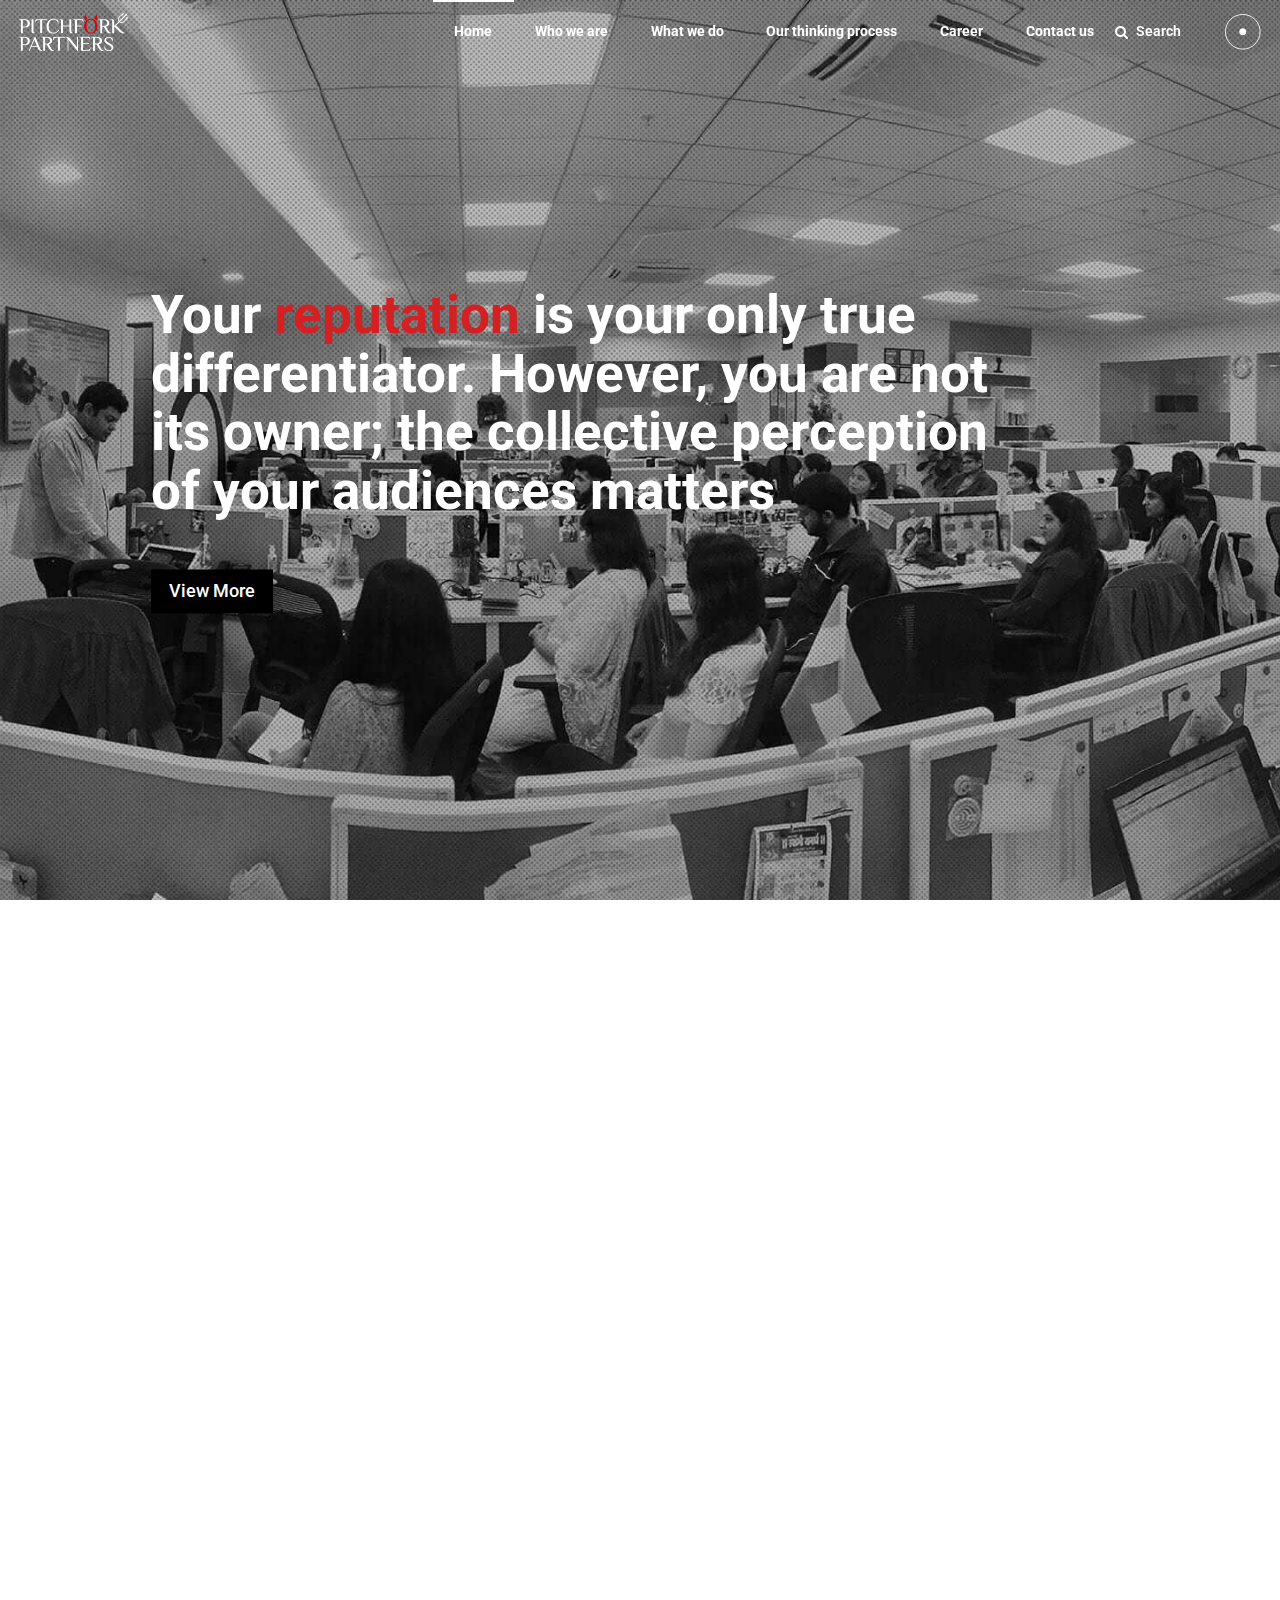
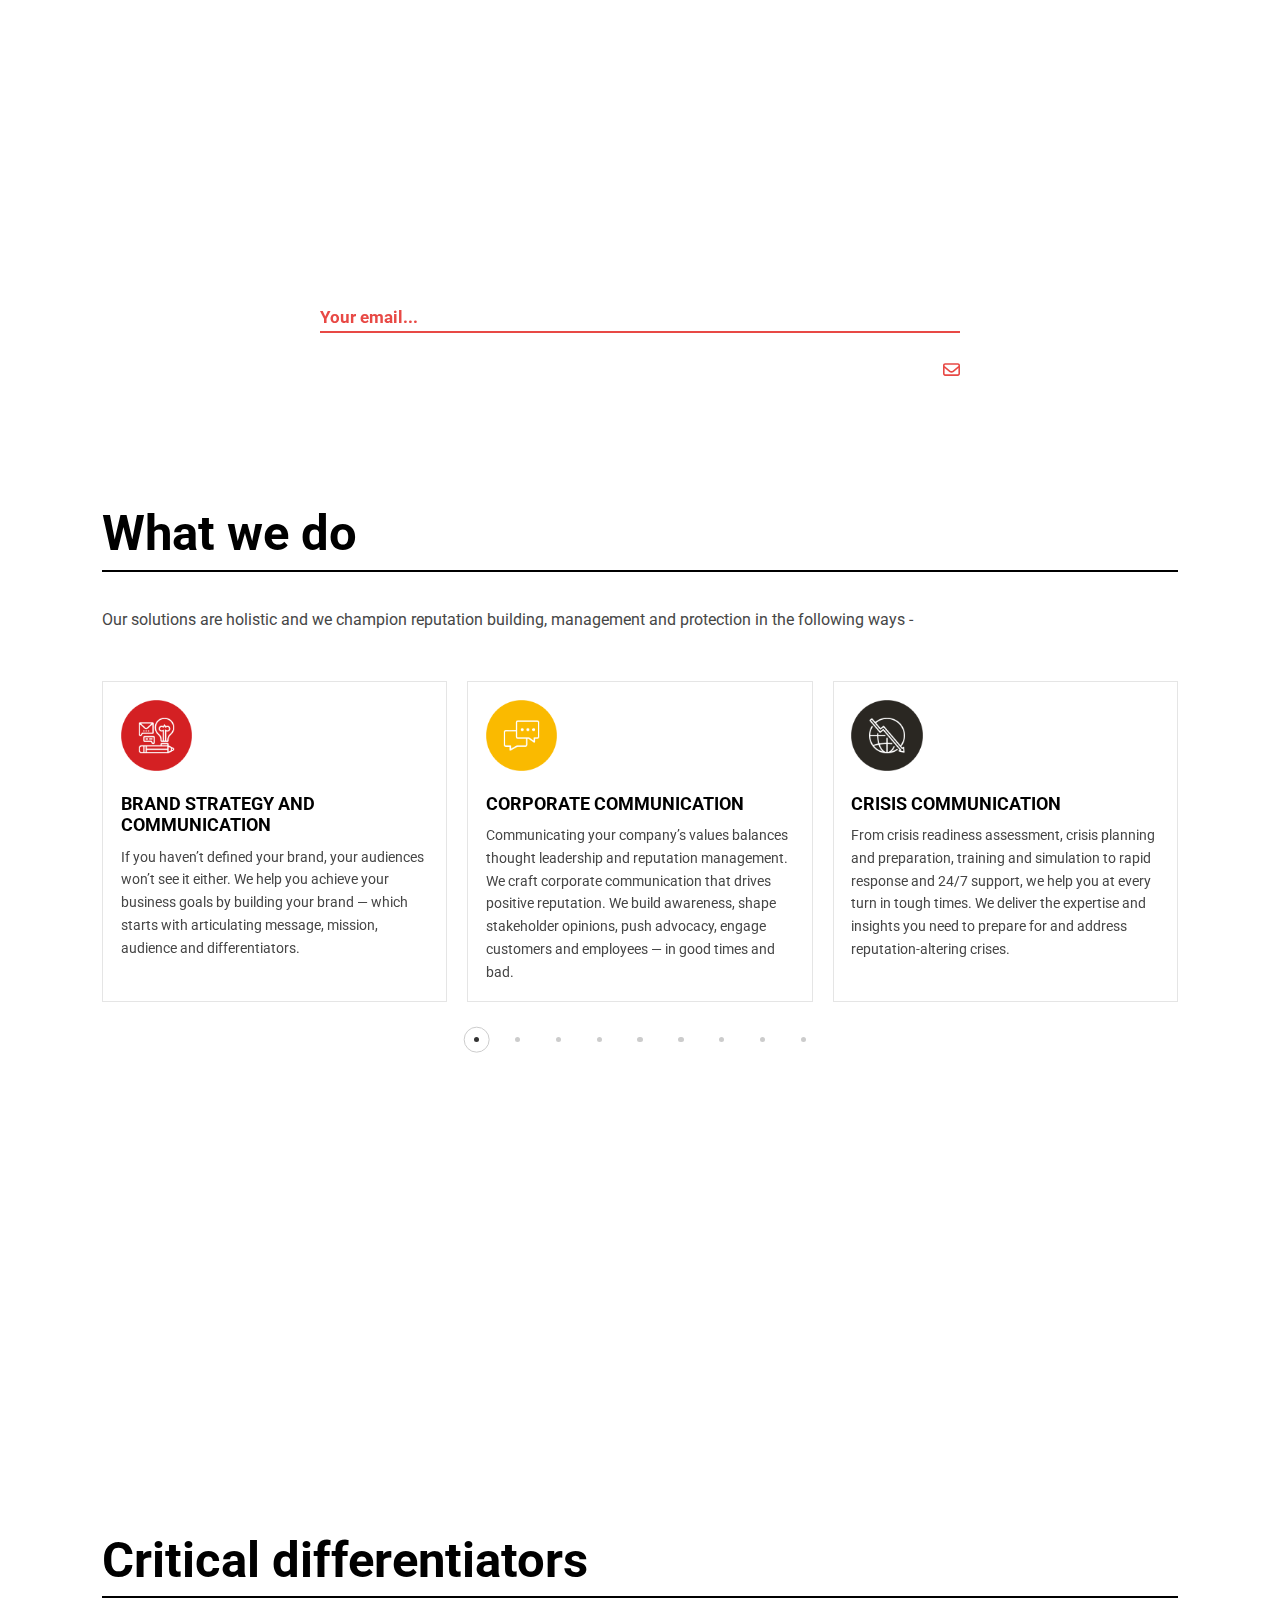
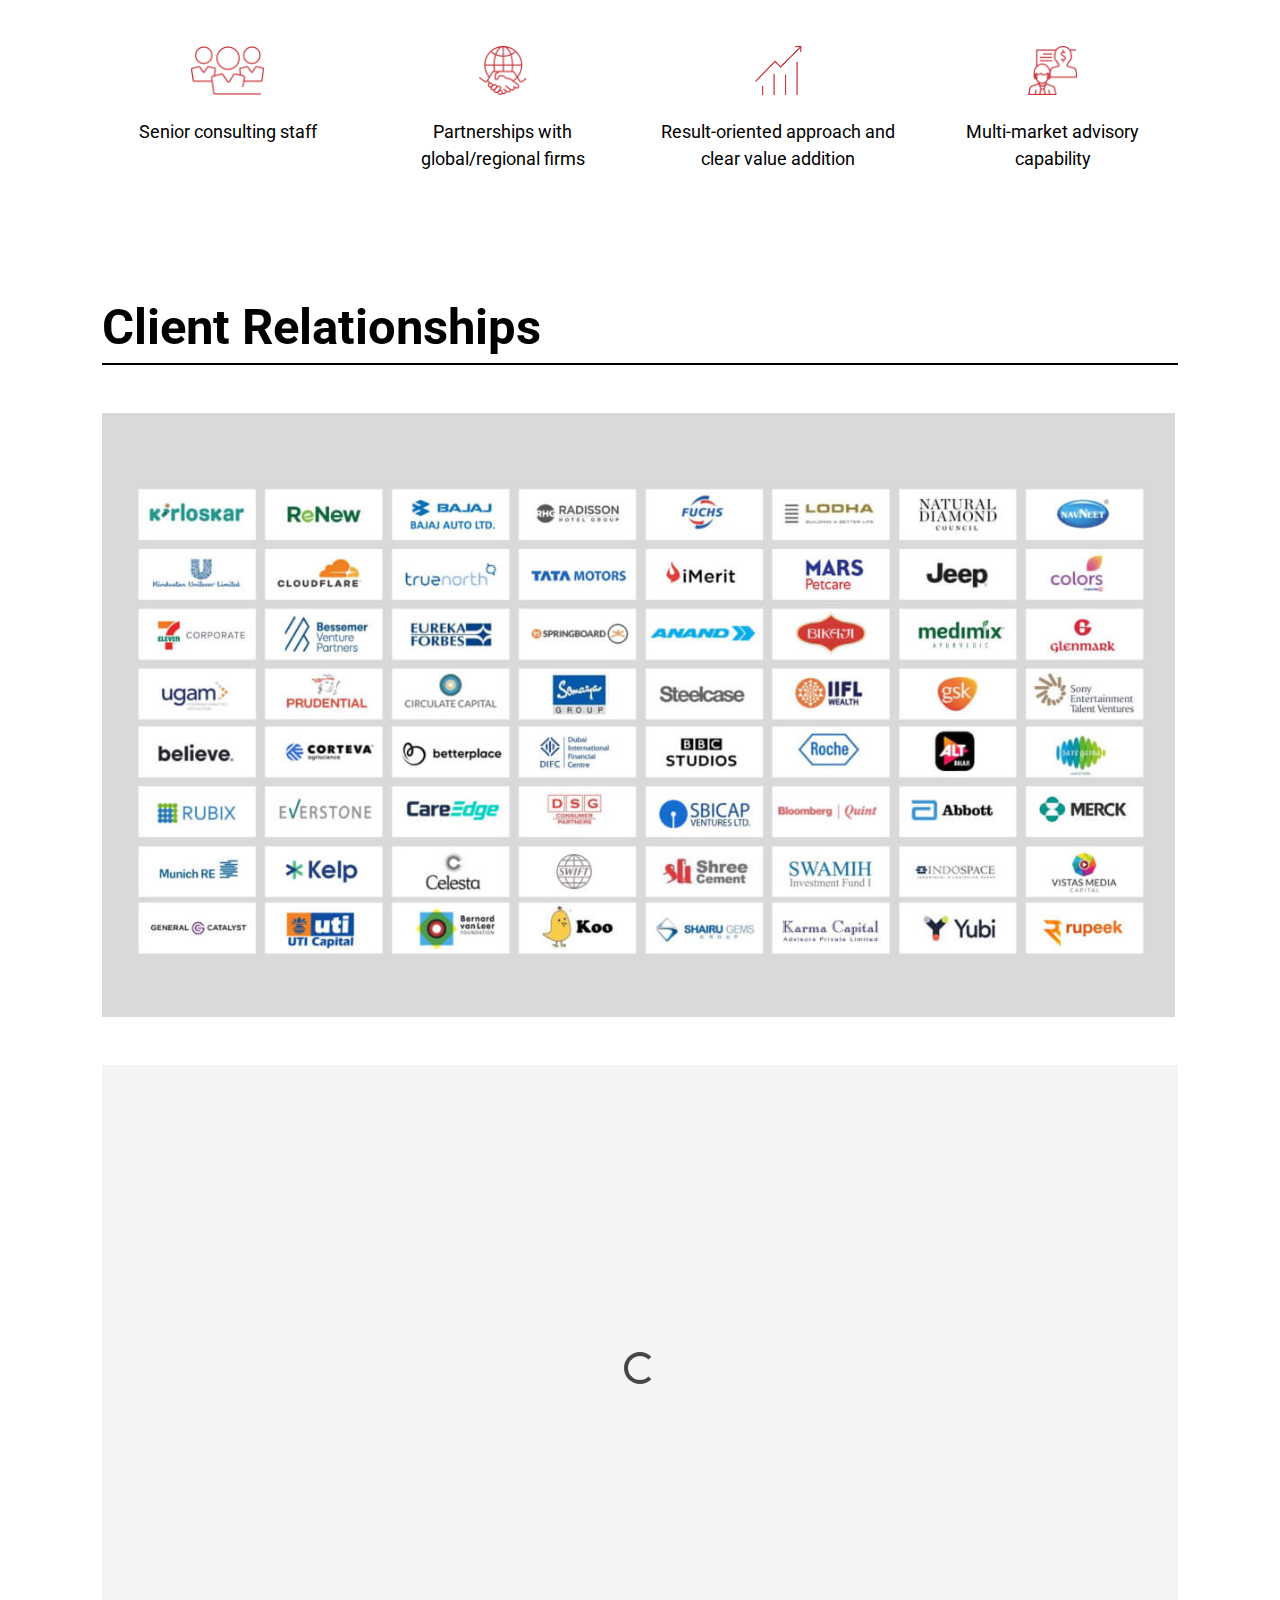
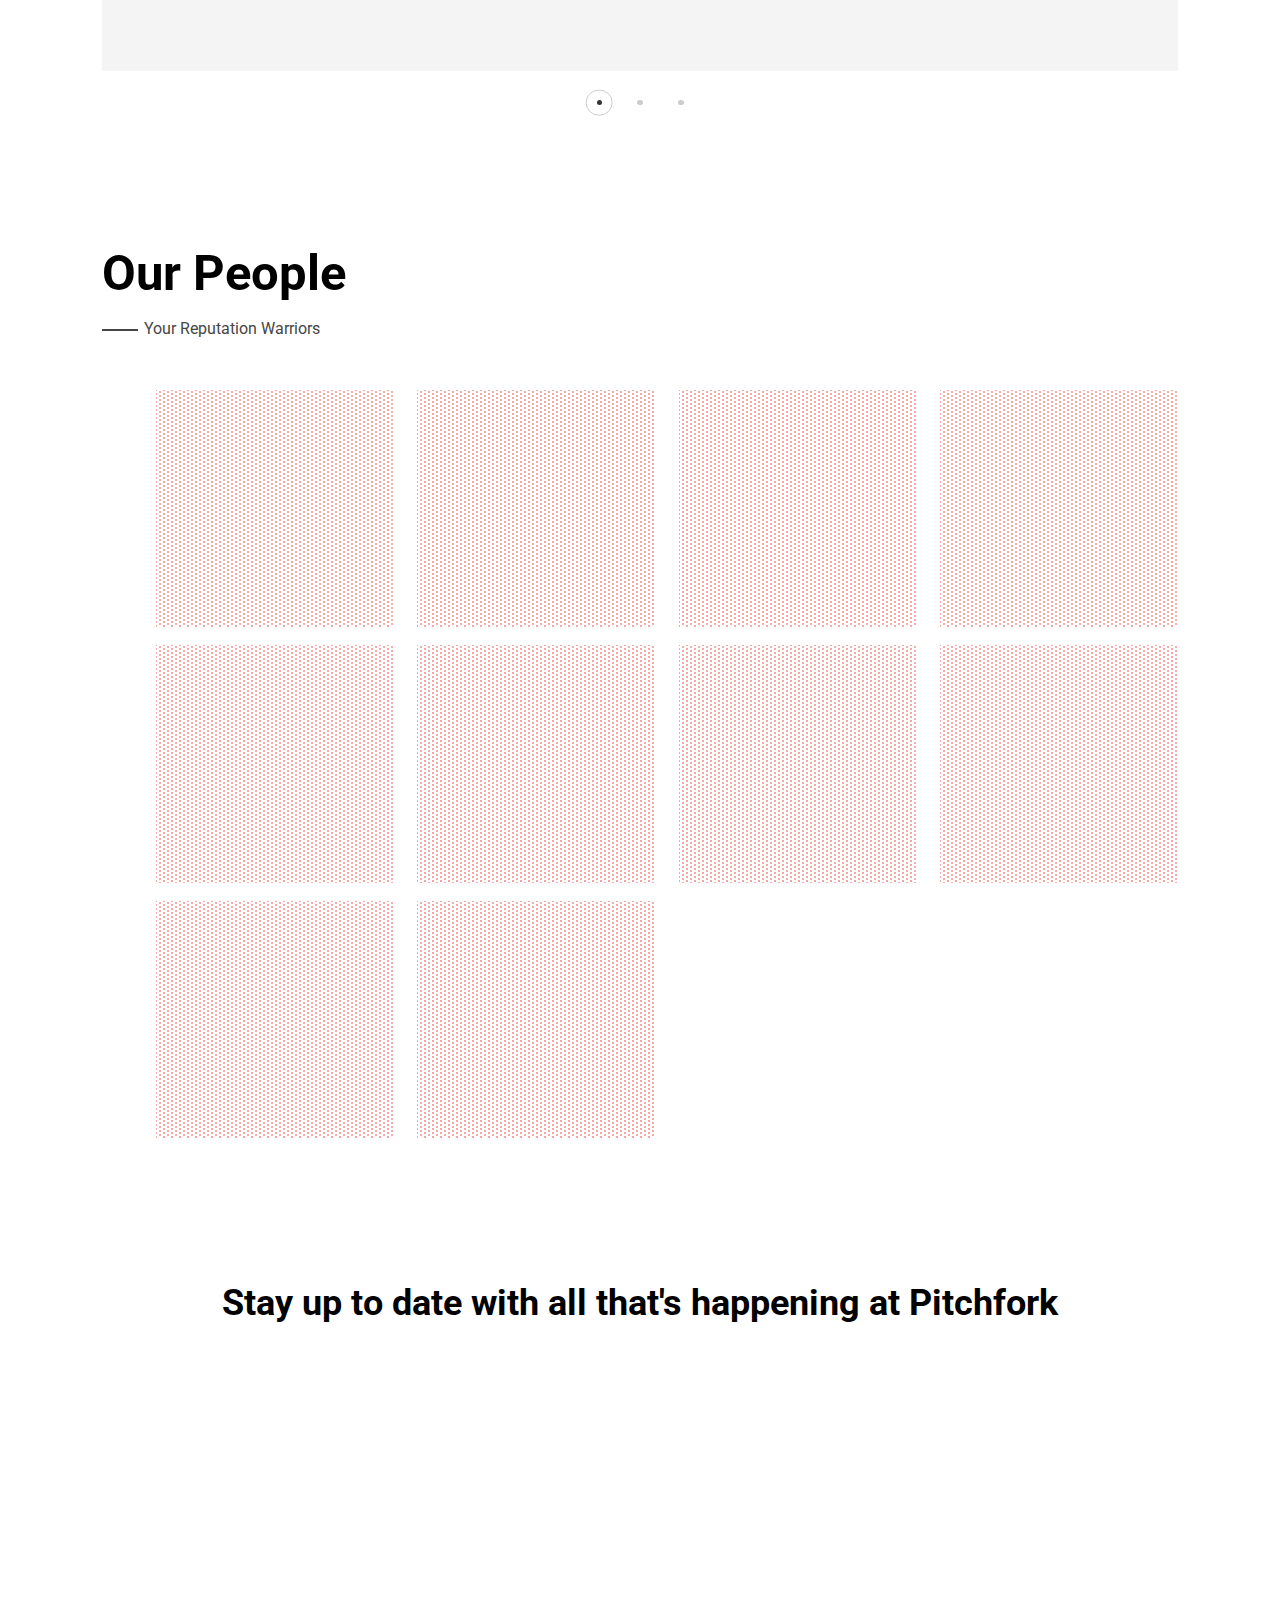
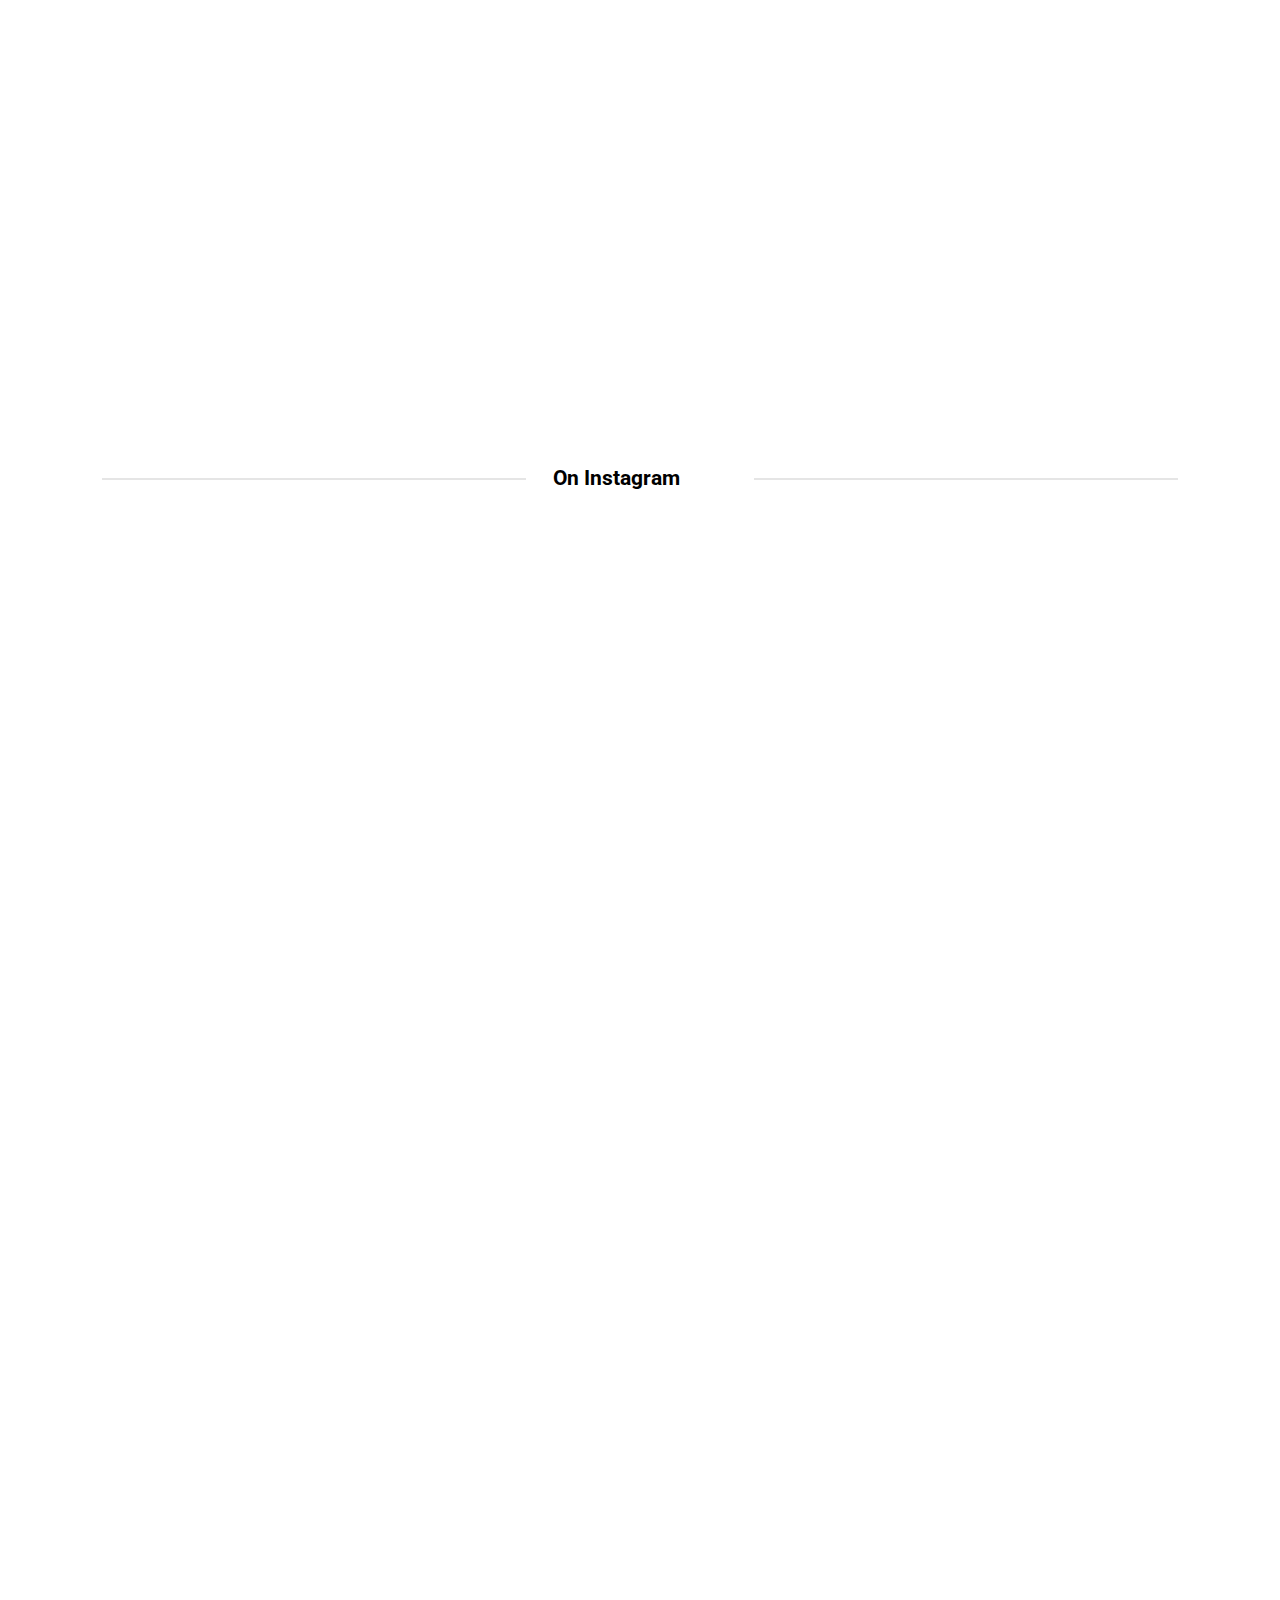
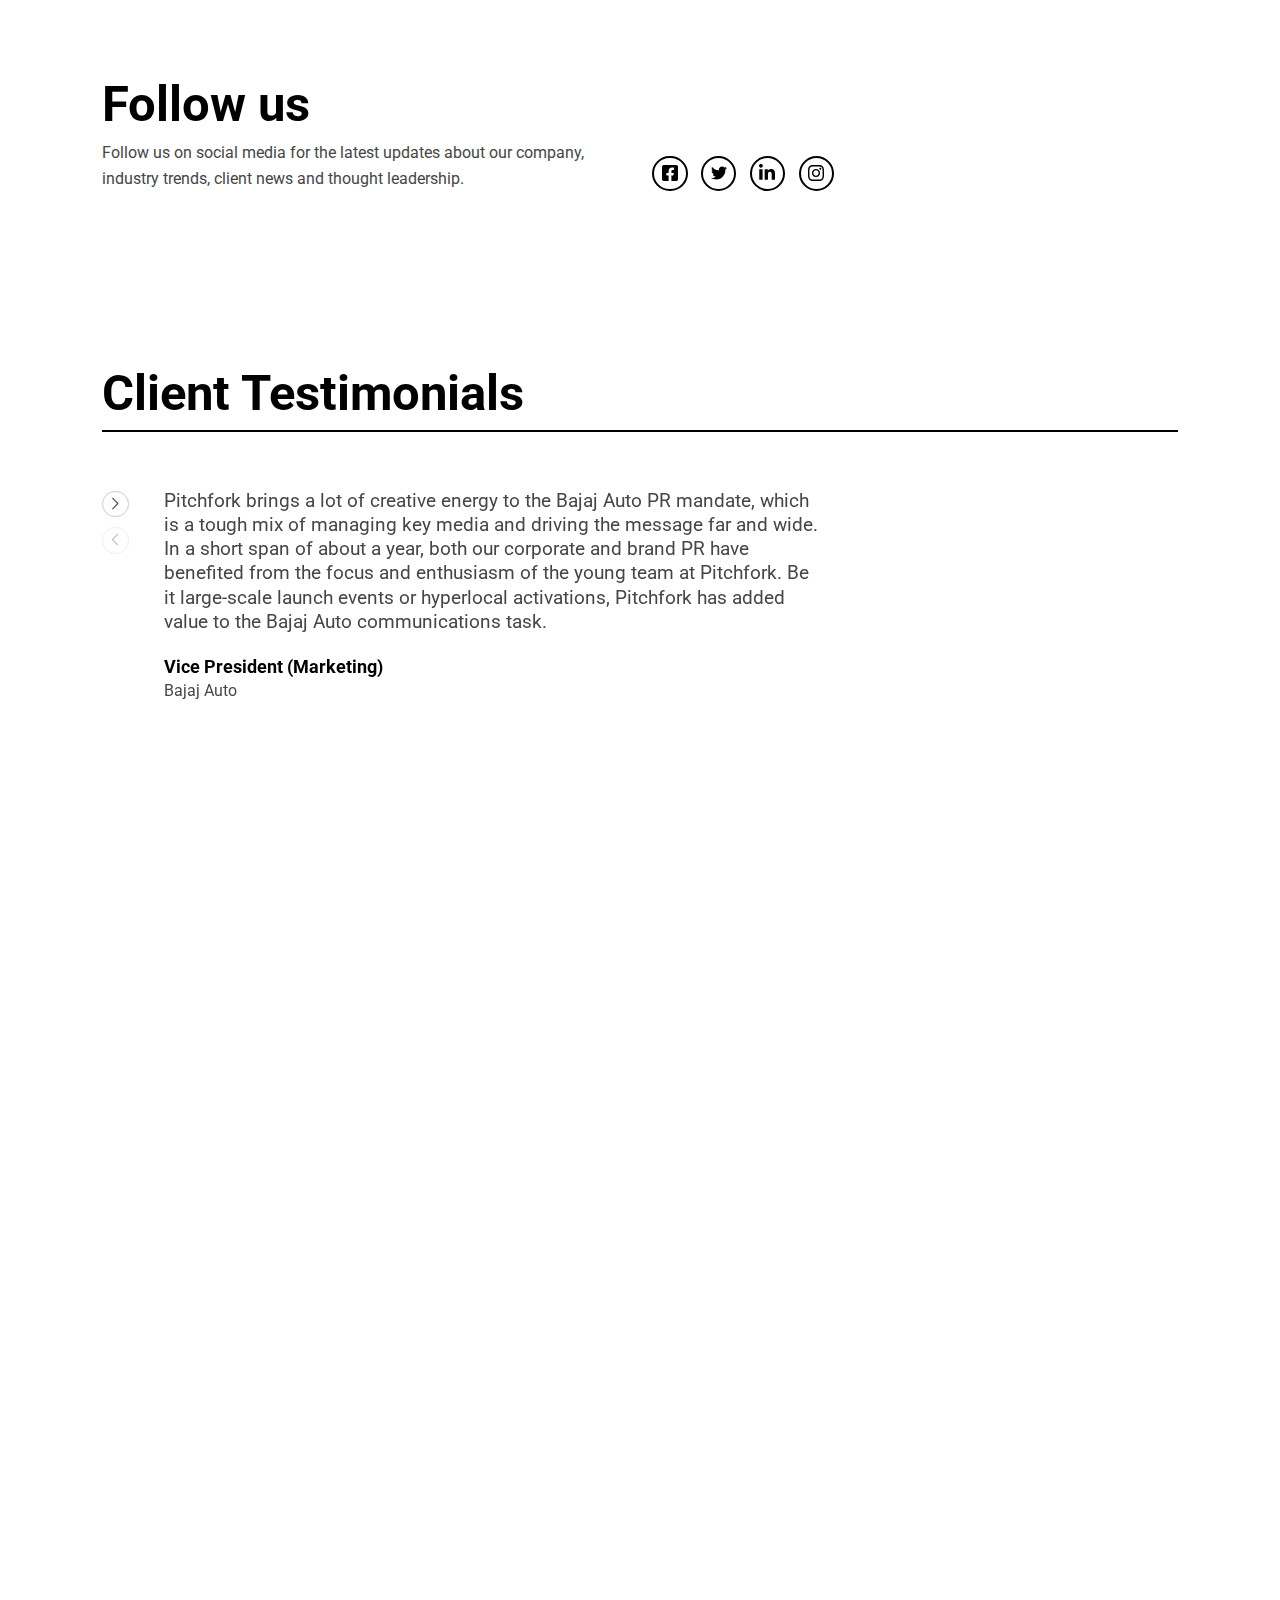
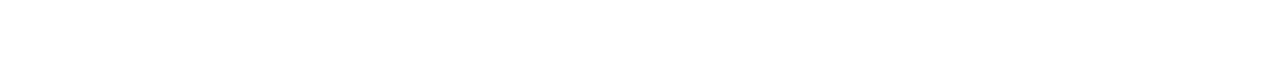
==== commit 4ef36074: "Design Changes" ====
--- a/index.html
+++ b/index.html
@@ -191,7 +191,11 @@
                     <div class="swiper-slide">
                         <div class="pp-hero-item">
                             <div class="pp-hero-image ratio">
-                                <img src="./assets/images/home-hero/slider-03.jpg" width="1920" height="1080" loading="lazy" alt="Hero Banner">
+                                <img src="./assets/images/home-hero/slider-03.jpg" 
+                                    loading="lazy" 
+                                    srcset="./assets/images/home-hero/slider-03-small.jpg 100w,
+                                    ./assets/images/home-hero/slider-03.jpg"
+                                    alt="Hero Banner">
                             </div>
                             <div class="pp-hero-content">
                                 <h2 class="h1 text-white mb-5">Your <span class="text--red">reputation</span> is your only true differentiator. However, you are not its owner; the collective perception of your audiences matters</h2>
@@ -202,7 +206,11 @@
                     <div class="swiper-slide">
                         <div class="pp-hero-item">
                             <div class="pp-hero-image ratio">
-                                <img src="./assets/images/home-hero/slider-02.jpg" width="1920" height="1080" loading="lazy" alt="Hero Banner">
+                                <img src="./assets/images/home-hero/slider-02.jpg" 
+                                    loading="lazy" 
+                                    srcset="./assets/images/home-hero/slider-02-small.jpg 100w,
+                                    ./assets/images/home-hero/slider-02.jpg"
+                                    alt="Hero Banner">
                             </div>
                             <div class="pp-hero-content">
                                 <h2 class="h1 text-white mb-5">We are a <span class="text--red">strategy consultancy</span> committed to taking care of your reputation, from building it to protecting and maintaining it </h2>
@@ -213,7 +221,11 @@
                     <div class="swiper-slide">
                         <div class="pp-hero-item">
                             <div class="pp-hero-image ratio">
-                                <img src="./assets/images/home-hero/slider-01.jpg" width="1920" height="1080" loading="lazy" alt="Hero Banner">
+                                <img src="./assets/images/home-hero/slider-01.jpg" 
+                                    loading="lazy" 
+                                    srcset="./assets/images/home-hero/slider-01-small.jpg 100w,
+                                    ./assets/images/home-hero/slider-01.jpg"
+                                    alt="Hero Banner">
                             </div>
                             <div class="pp-hero-content">
                                 <h2 class="h1 text-white mb-5">We want to <span class="text--red">srewrite </span> the primary purpose of business by championing the building and protection of reputations</h2>
--- a/assets/css/style.css
+++ b/assets/css/style.css
@@ -277,6 +277,26 @@
     padding: 1.333rem;
     font-weight: 700;
     display: inline-block;
+    position: relative;
+}
+.navbar li a:before {
+    content: "";
+    position: absolute;
+    top: 0;
+    left: 0;
+    width: 0;
+    height: 2px;
+    background-color: #ffffff;
+    -webkit-transition: all 0.6s ease-in-out;
+    -o-transition: all 0.6s ease-in-out;
+    transition: all 0.6s ease-in-out;
+}
+.navbar li a:hover:before,
+.navbar li.current-menu-item a:before {
+    width: 100%;
+    -webkit-transition: all 0.6s ease-in-out;
+    -o-transition: all 0.6s ease-in-out;
+    transition: all 0.6s ease-in-out;
 }
 .fixed-header .navbar li a,
 .fixed-header .pp-header-search {
@@ -330,7 +350,6 @@
     overflow: hidden;
     visibility: hidden;
     z-index: 9999;
-    -webkit-backface-visibility: hidden;
     -webkit-box-sizing: border-box;
     box-sizing: border-box;
     -webkit-box-shadow: -3px 0 3px rgba(0,0,0,.04);
